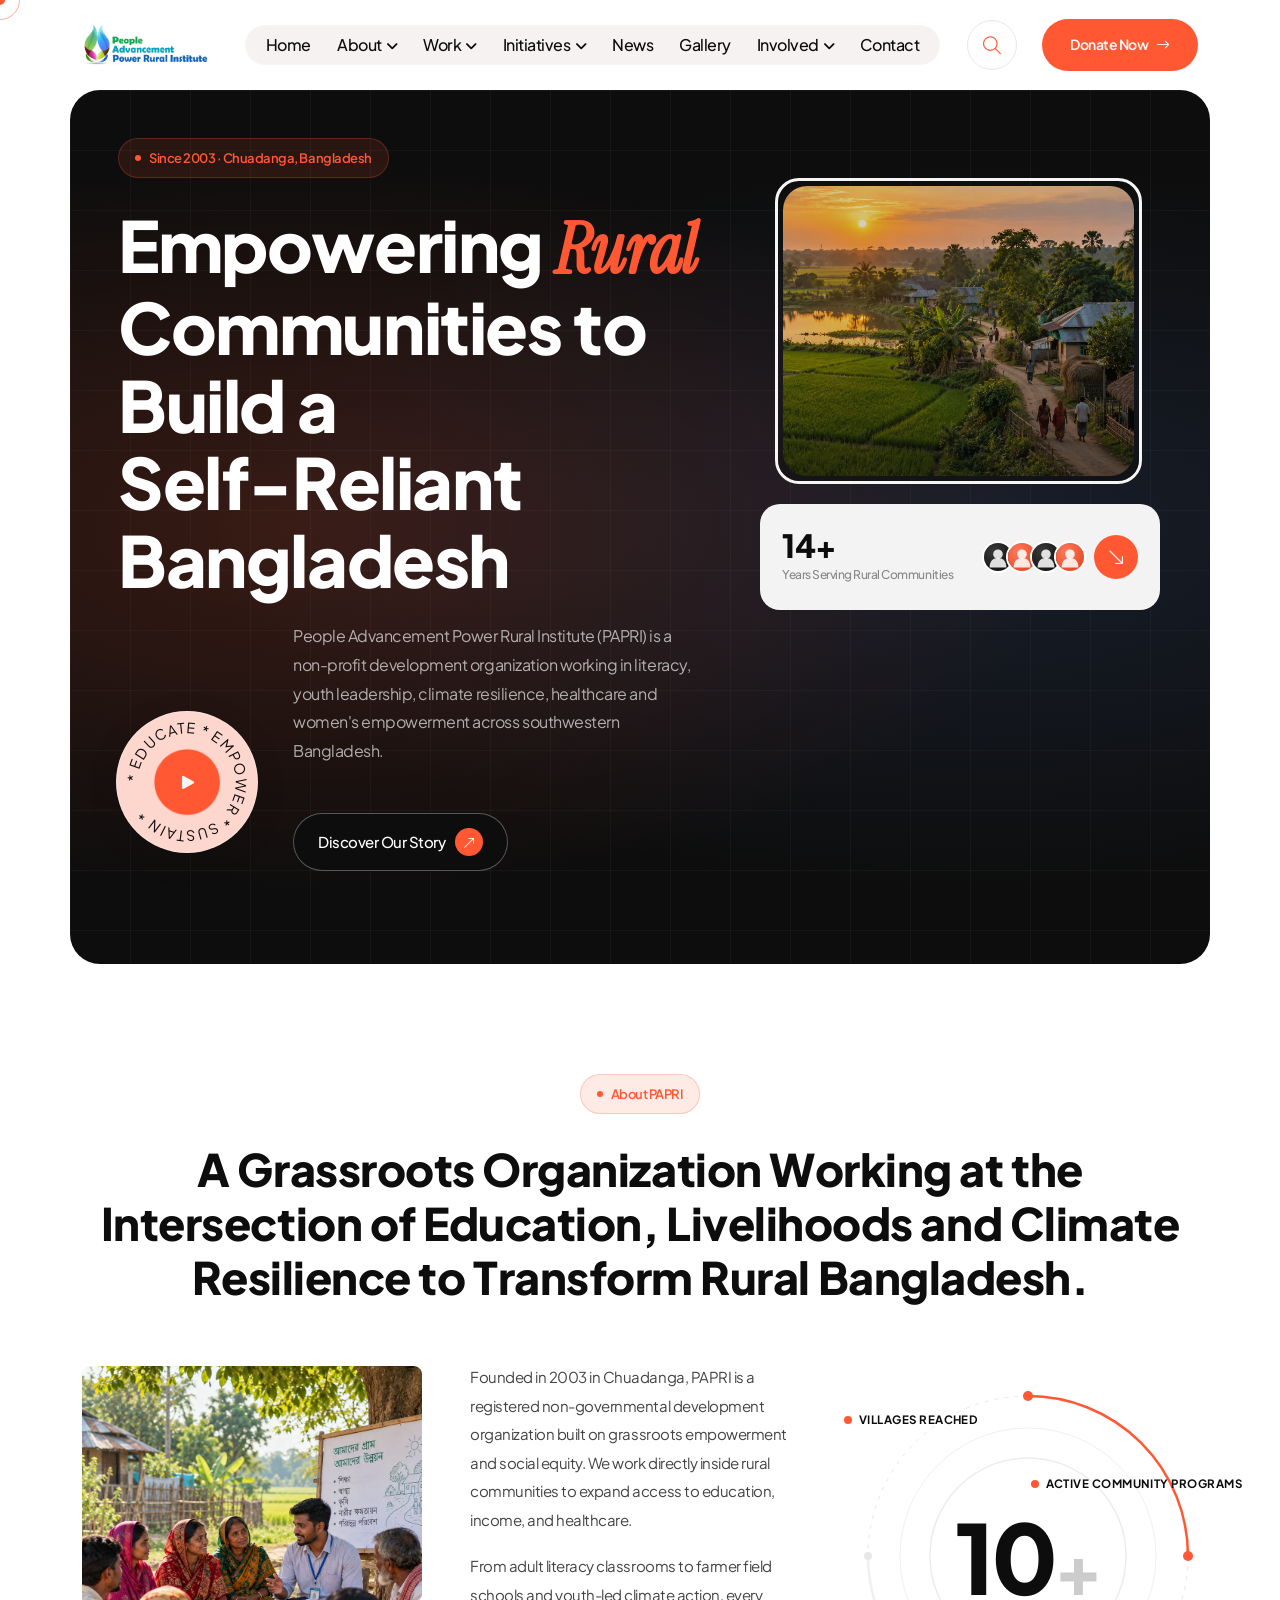
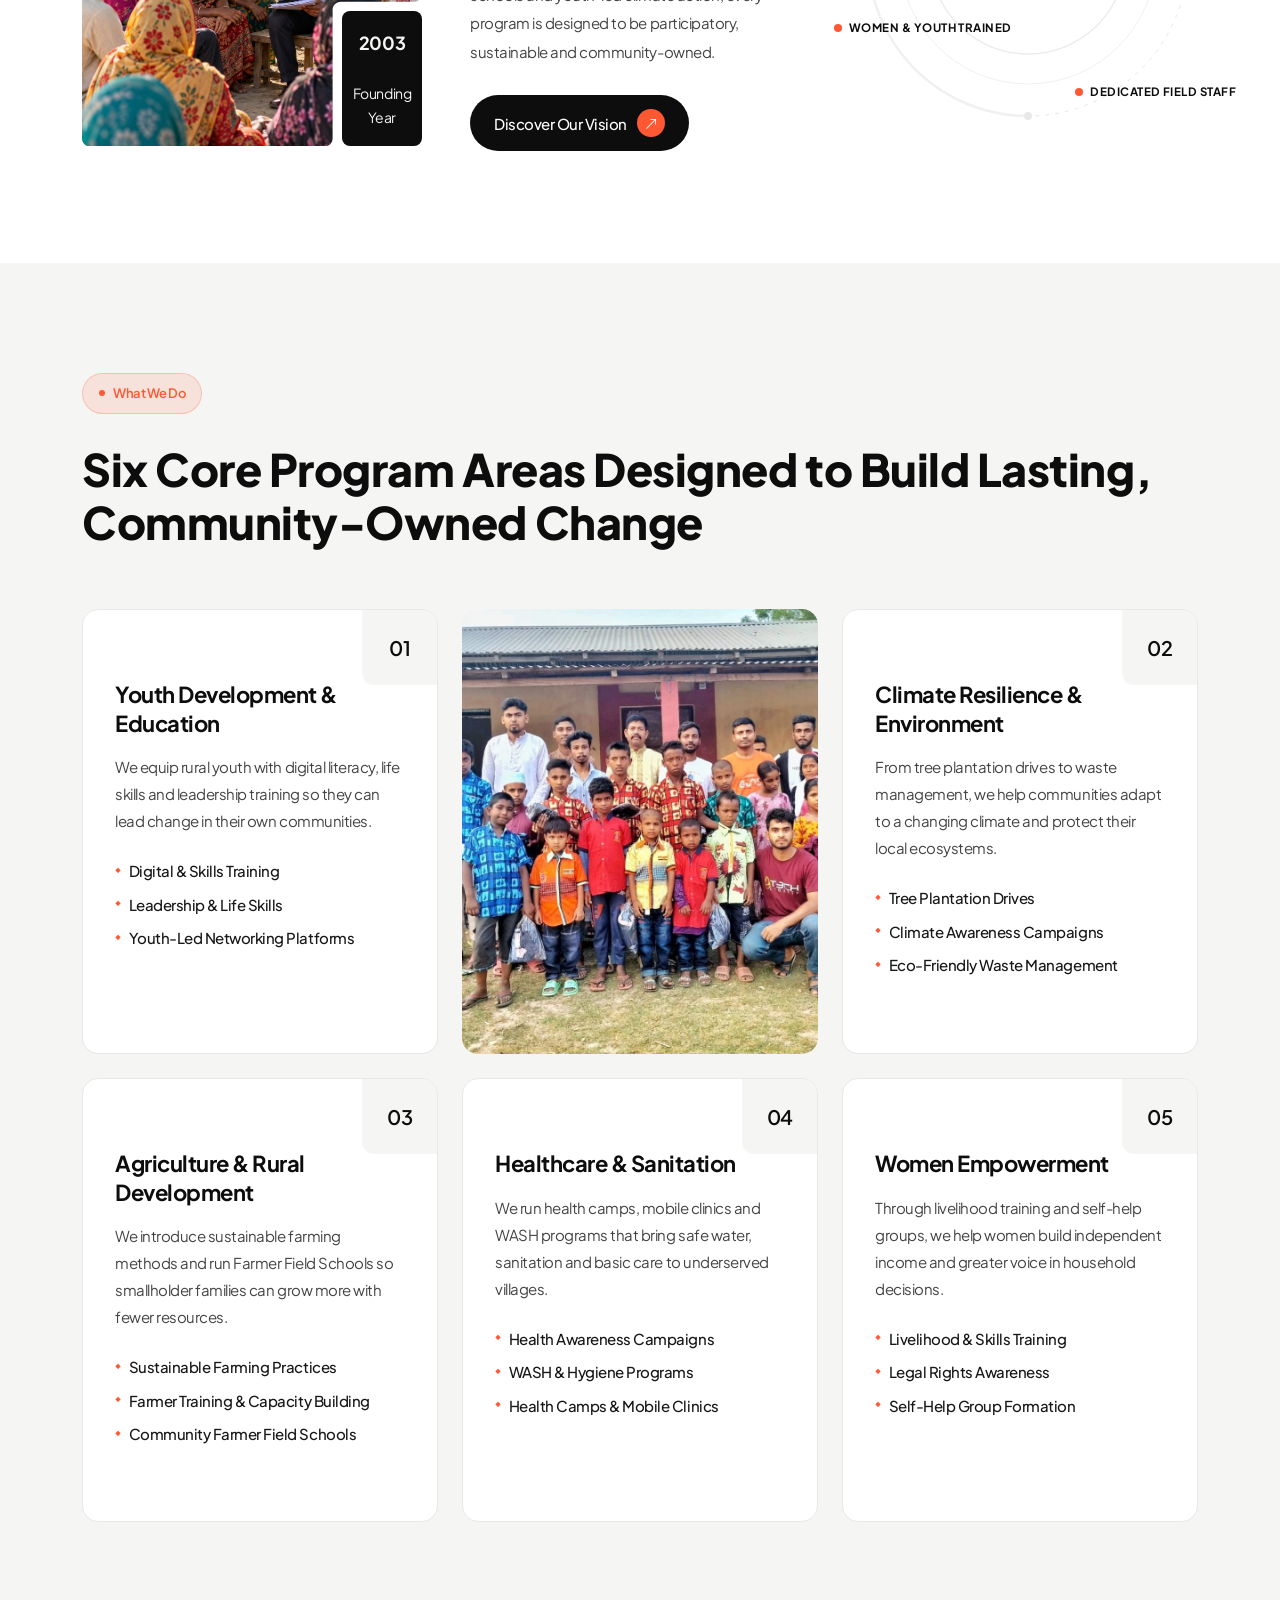
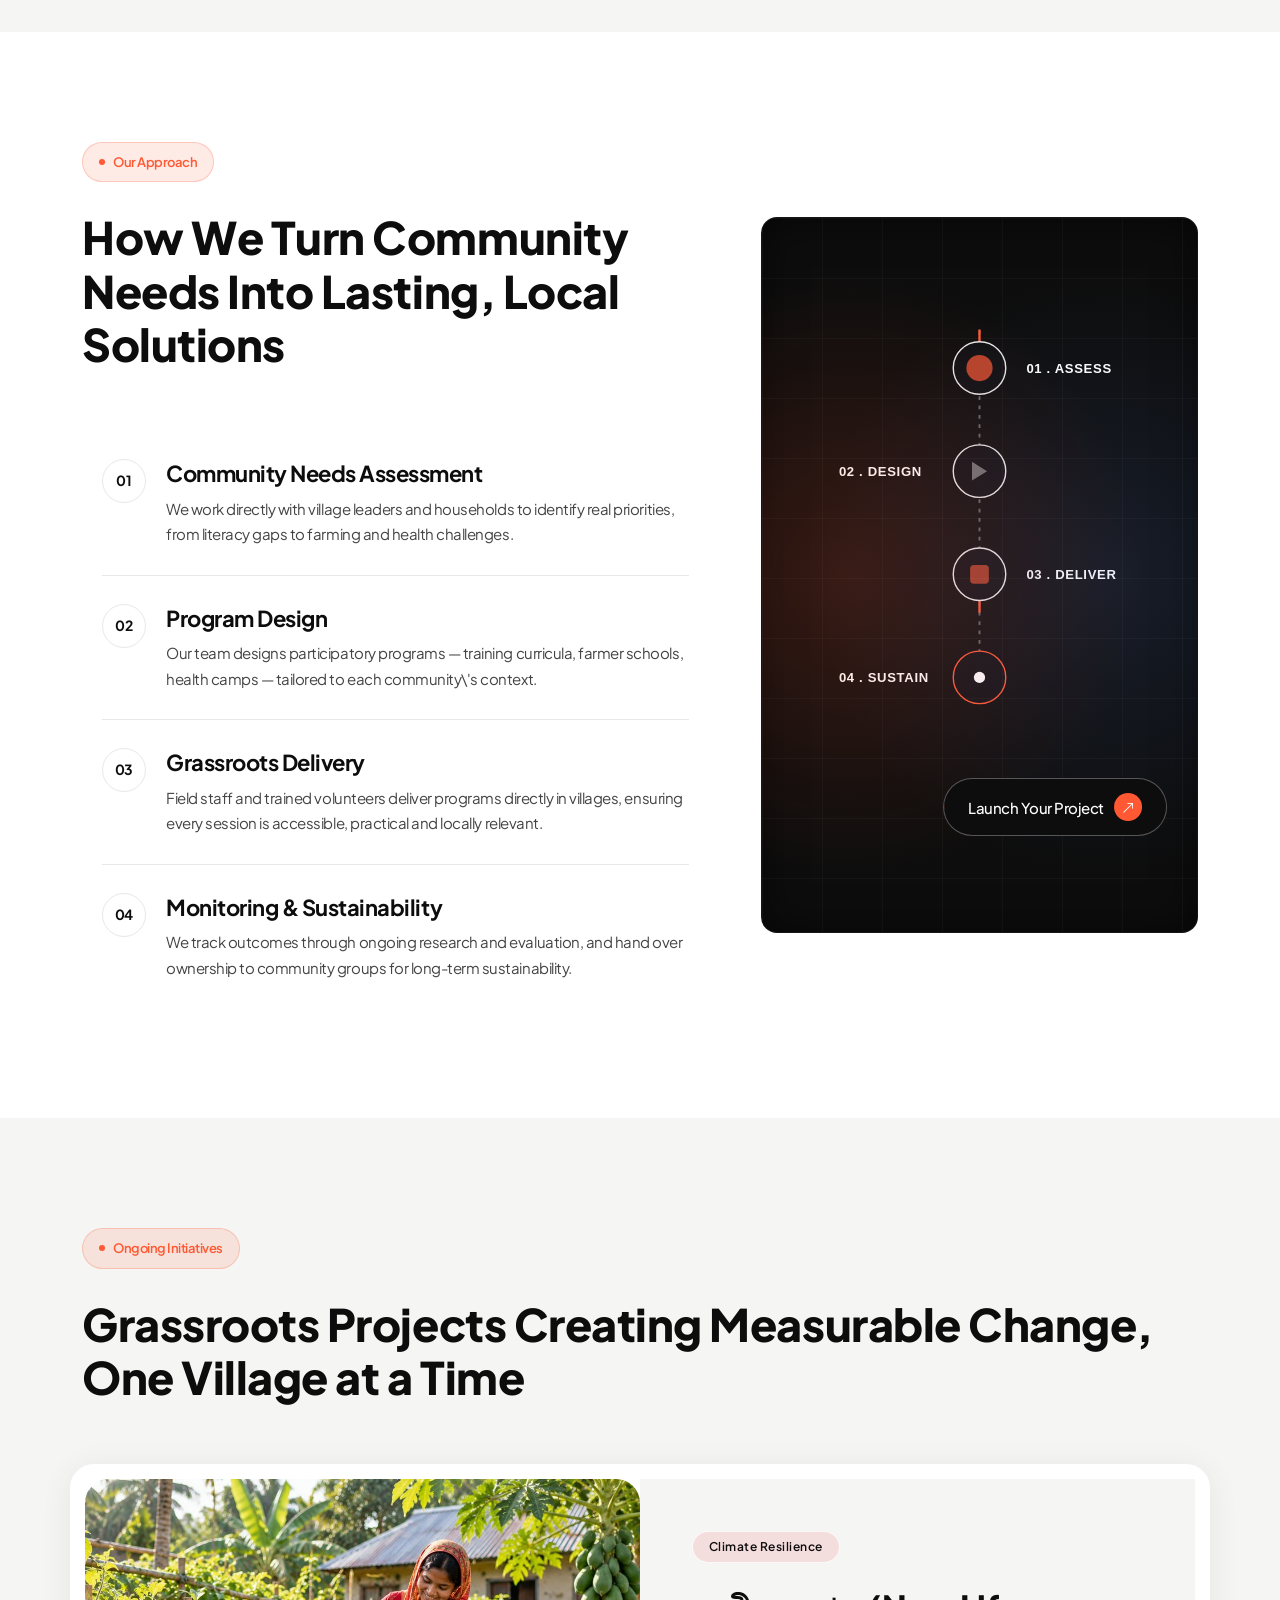
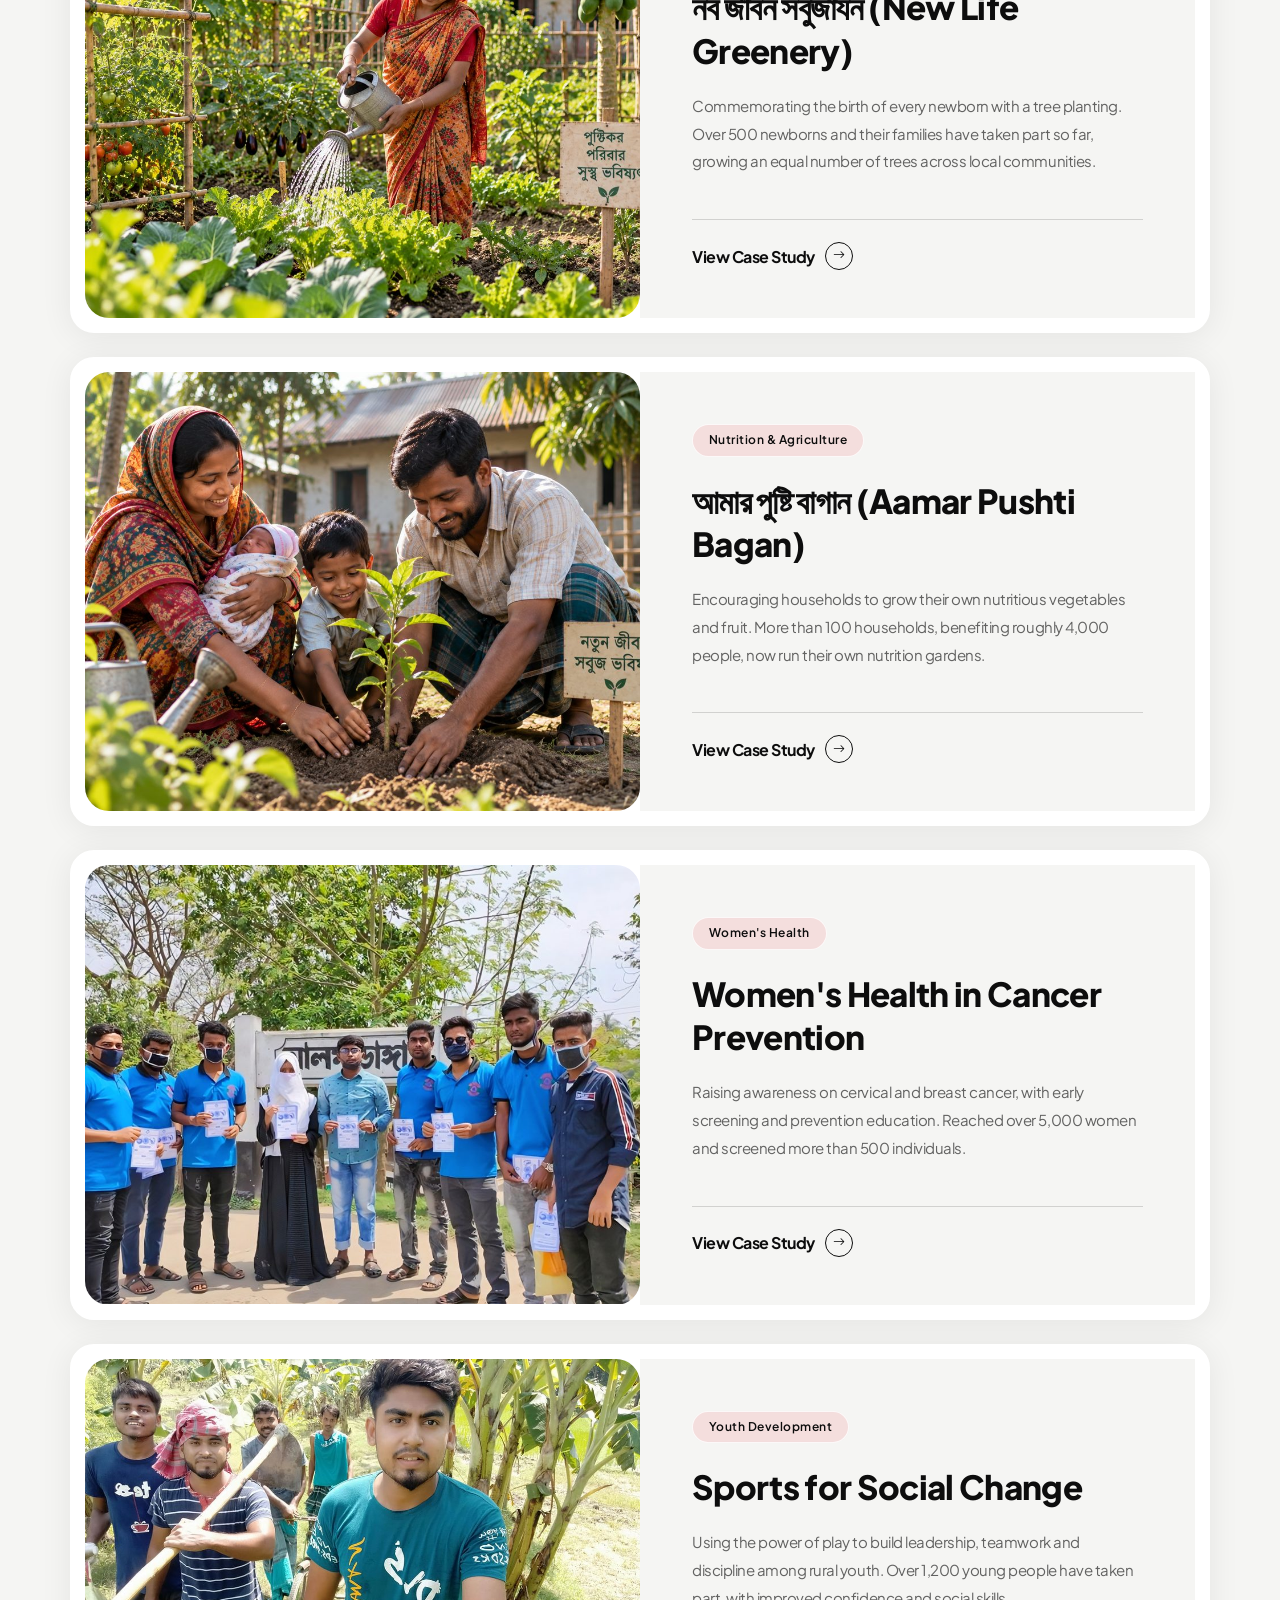
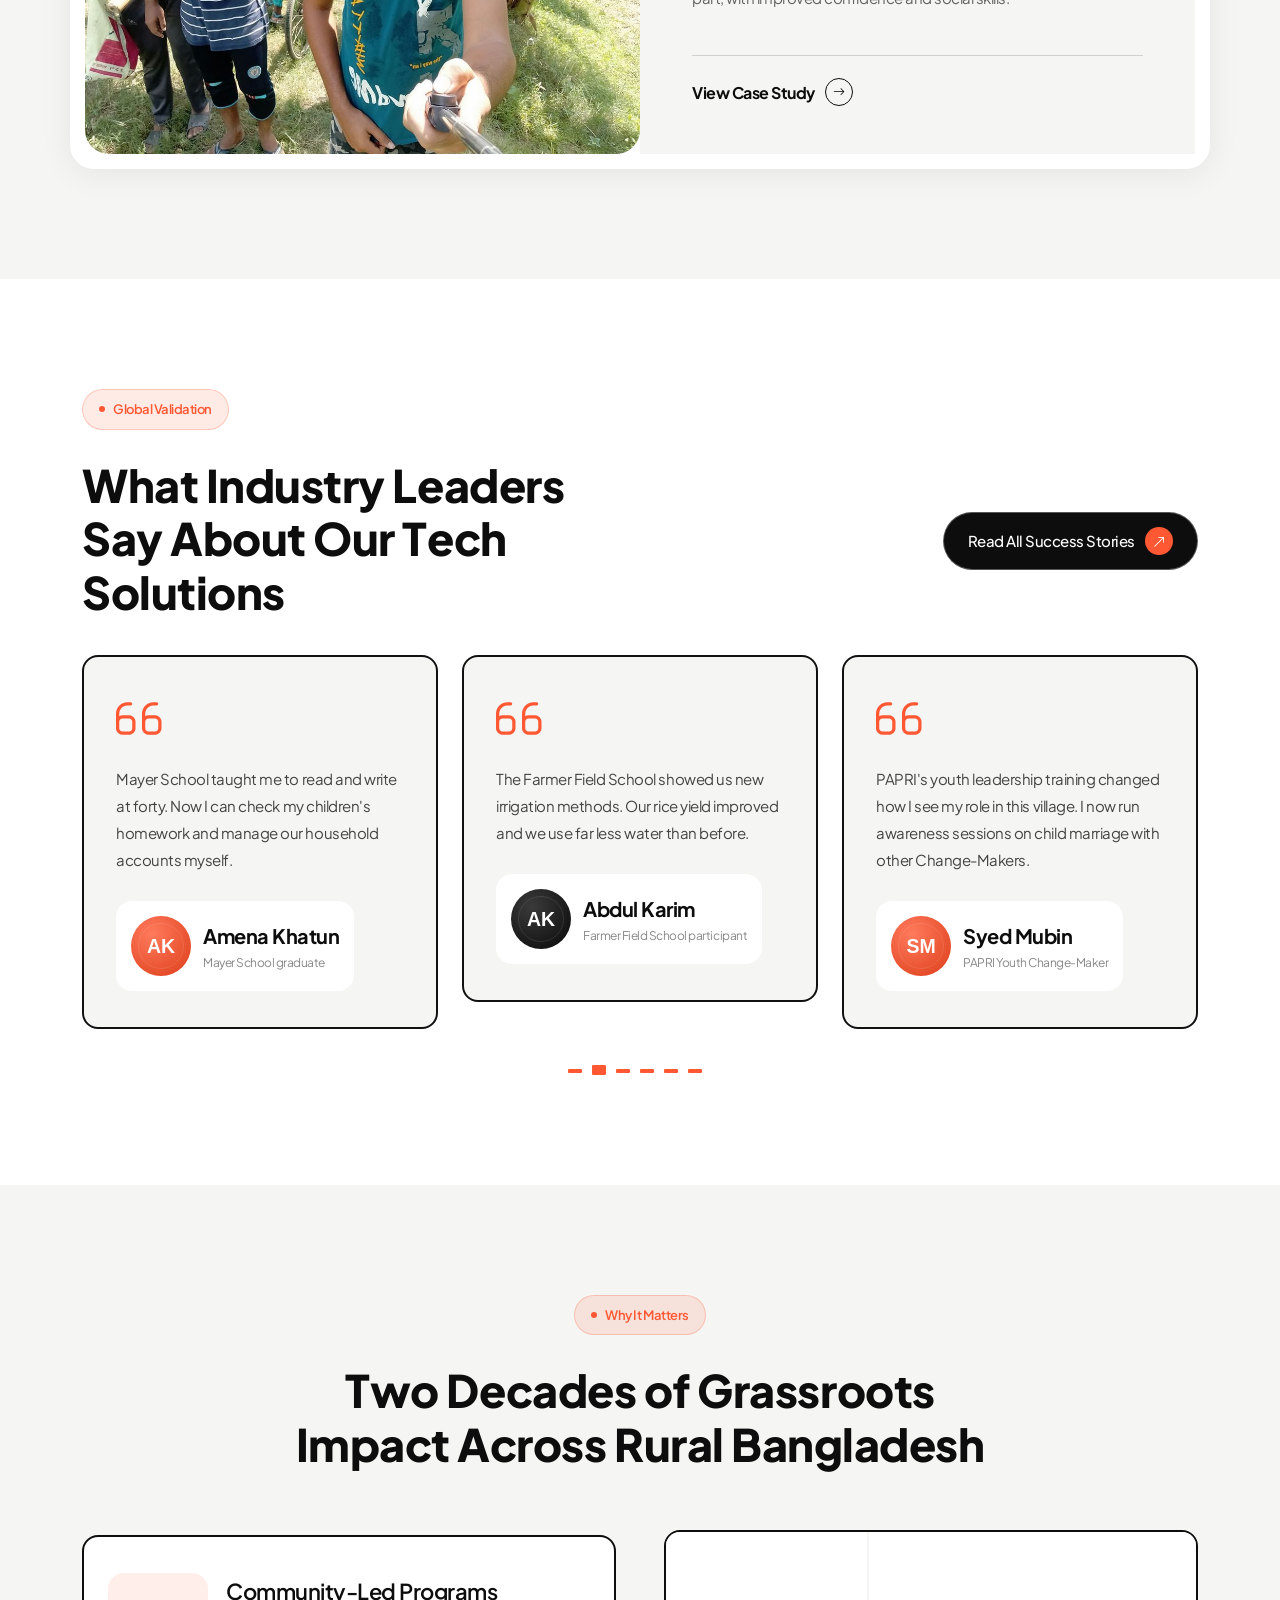
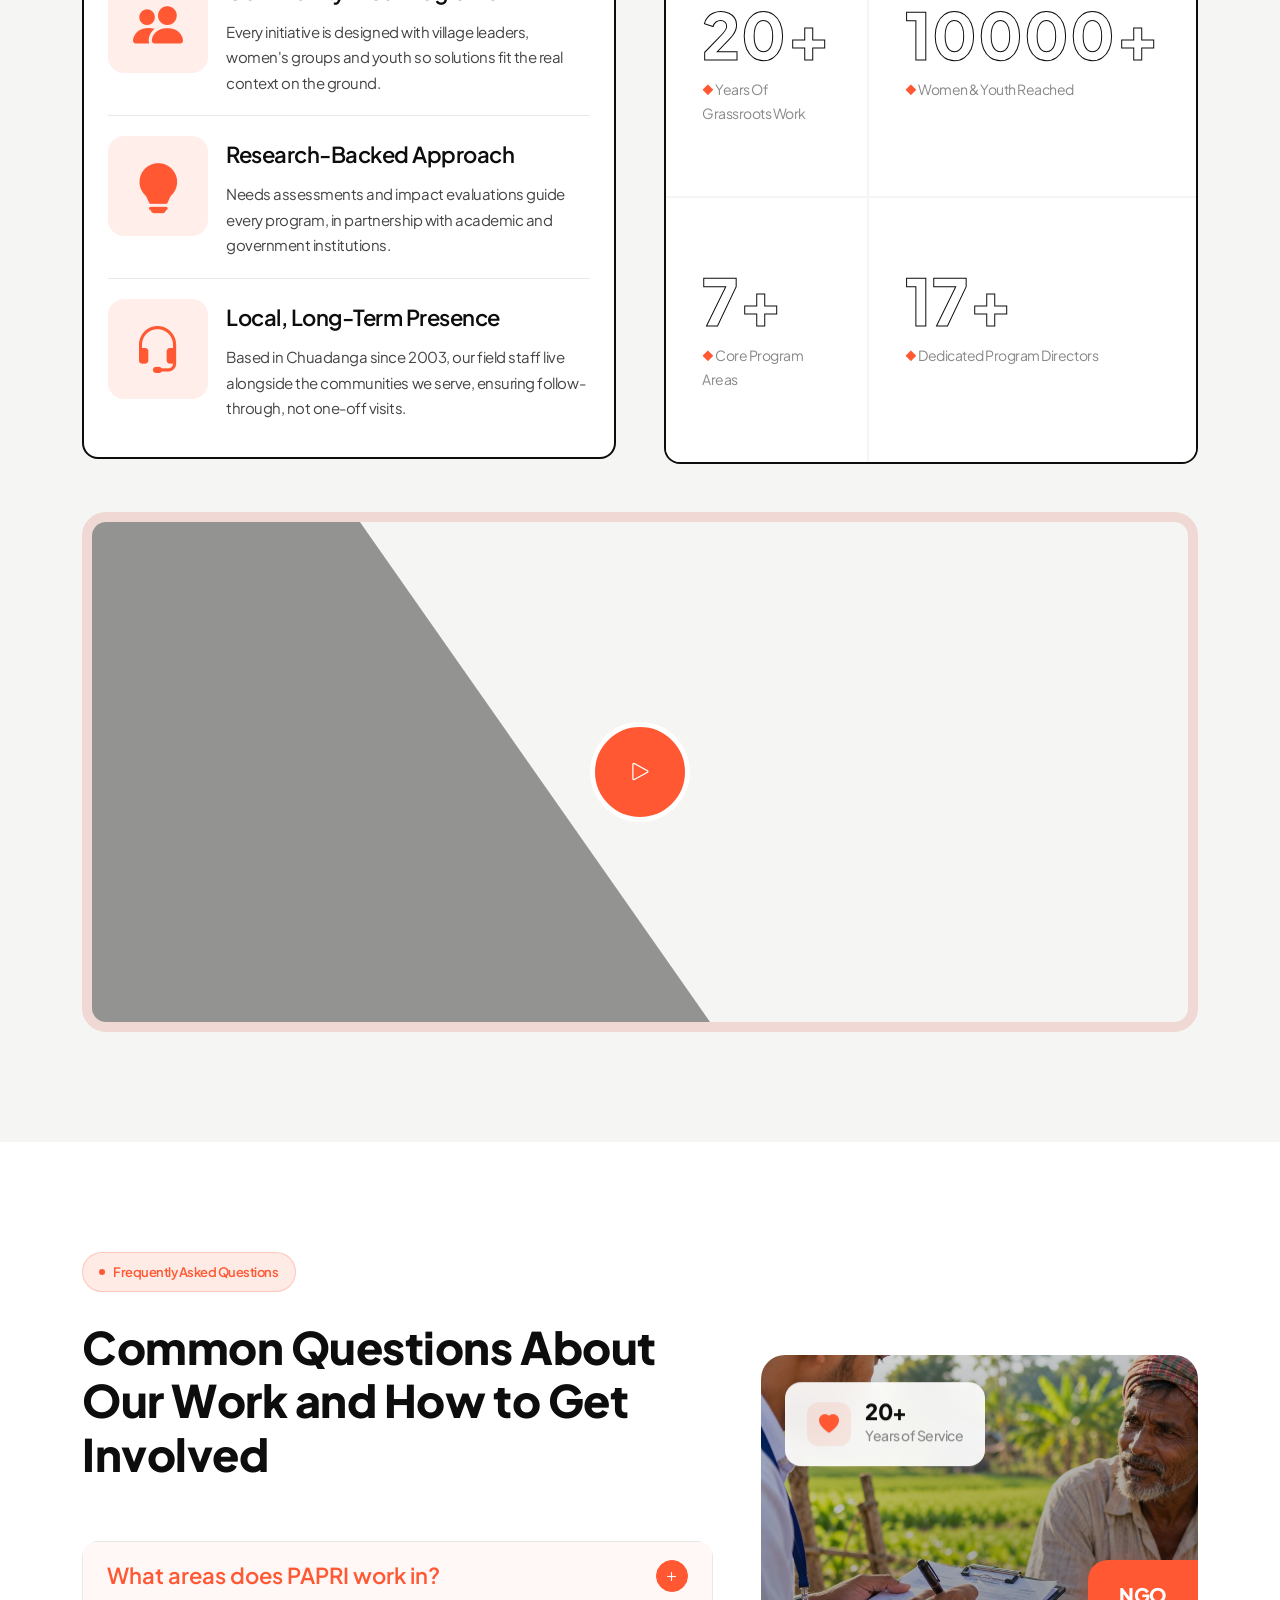
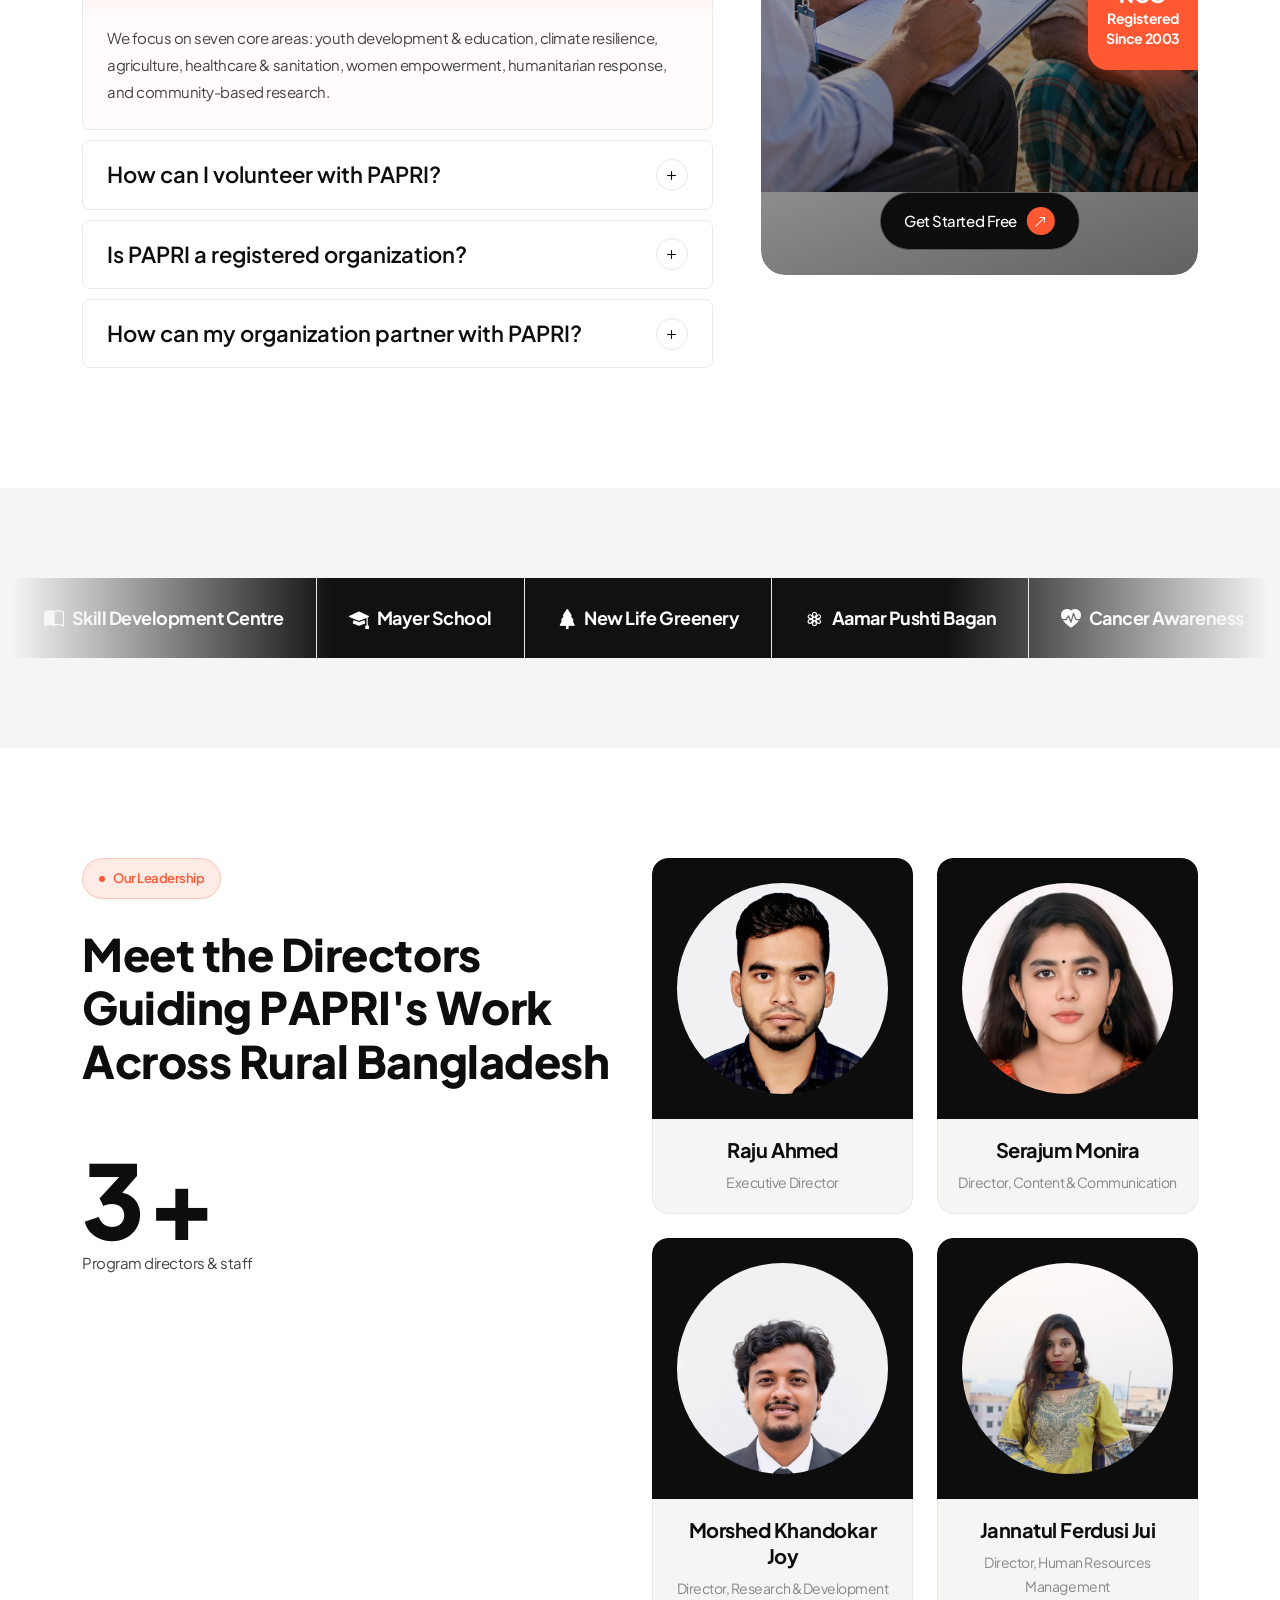
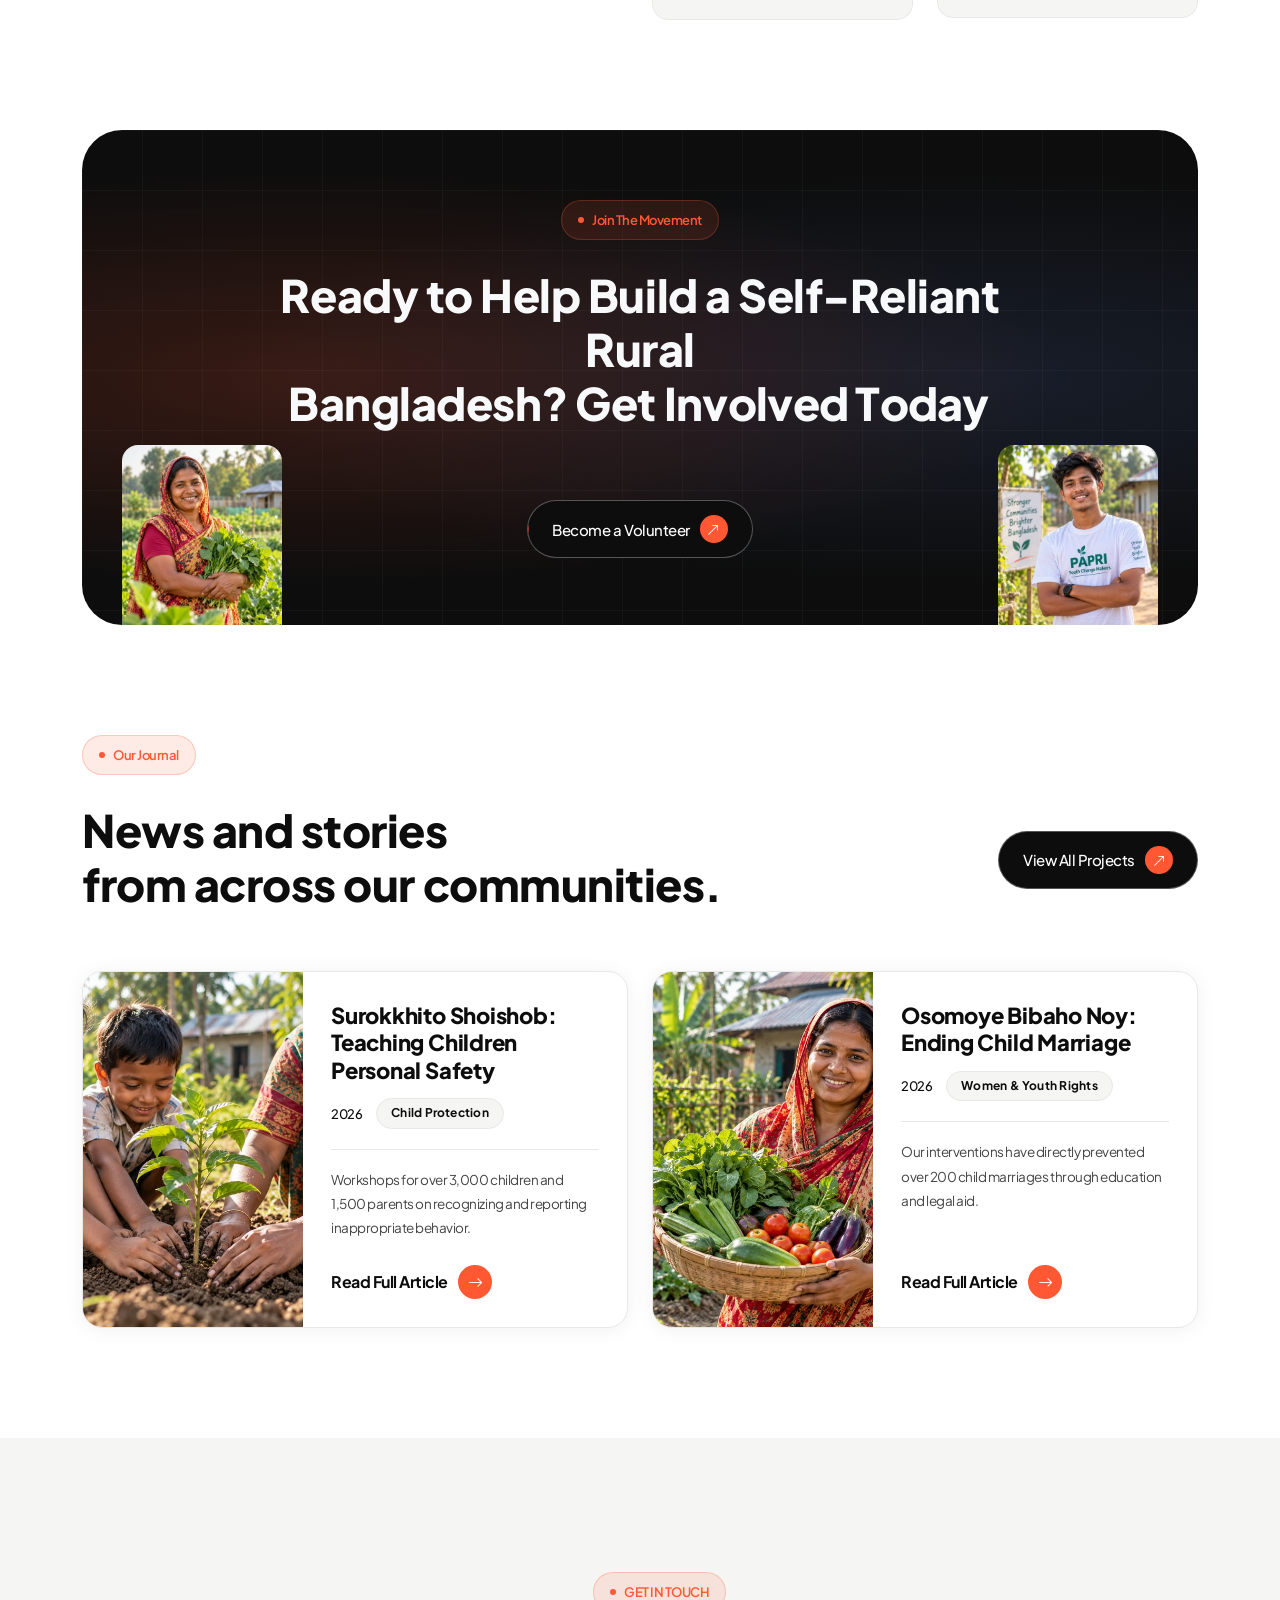
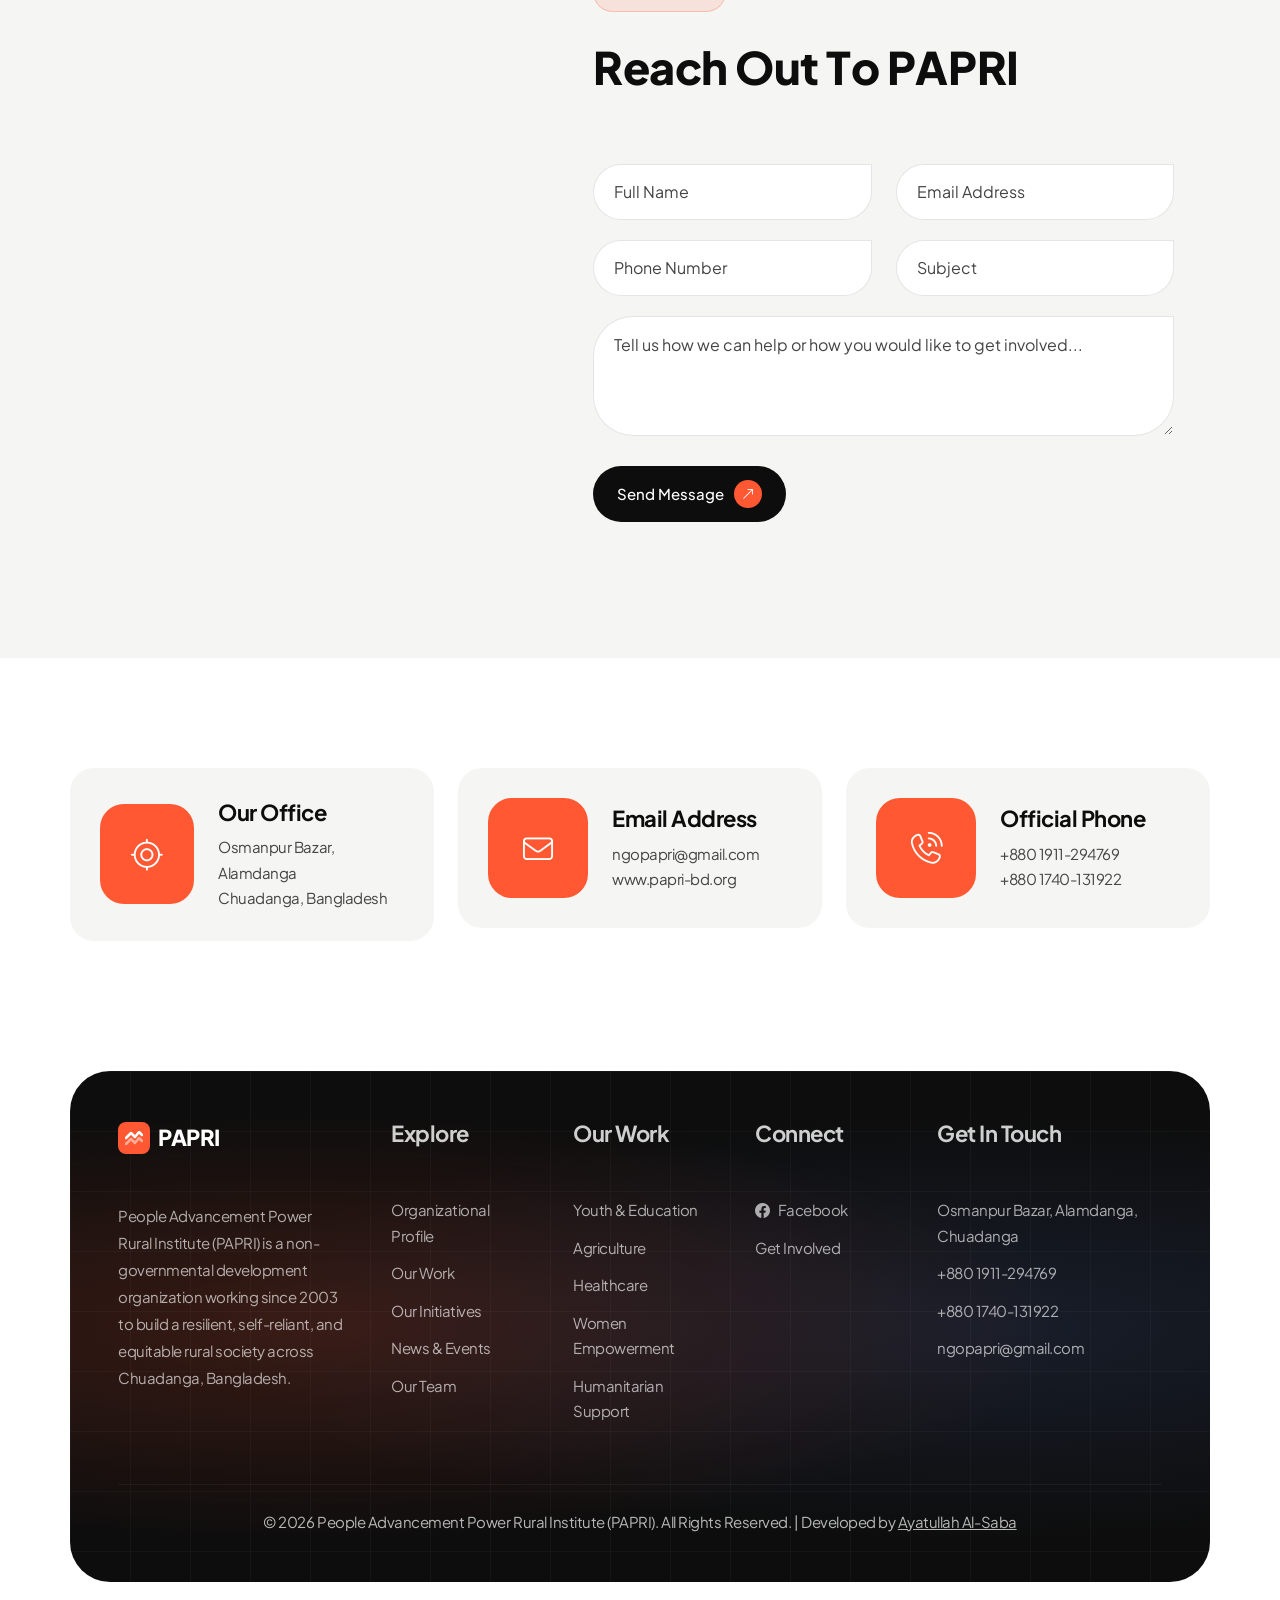
==== index.html @ f5c8bb8b "Final update" ====
<!DOCTYPE html>
<html lang="en">

	<head>
		<!-- Meta -->
		<meta charset="utf-8">
		<meta http-equiv="X-UA-Compatible" content="IE=edge">
		<meta name="viewport" content="width=device-width, initial-scale=1.0">

		<!-- The above 3 meta tags *must* come first in the head; any other head content must come *after* these tags -->

		<!-- SITE TITLE -->
		<title>PAPRI - People Advancement Power Rural Institute | Rural Development NGO, Chuadanga, Bangladesh</title>
		<!-- Favicon -->
		<link rel="shortcut icon" href="assets/img/logo/favicon.png" type="image/png">
		<!-- Latest Bootstrap min CSS -->
		<link rel="stylesheet" href="assets/css/plugin.min.css">
		<link rel="stylesheet" href="assets/fonts/all.min.css">
		<link rel="stylesheet" href="assets/fonts/bootstrap-icons.min.css">
		<link rel="stylesheet" href="assets/css/theme-spacing.min.css">
		<link rel="stylesheet" href="assets/css/style.css">
		<link rel="stylesheet" href="assets/css/responsive.css">
	</head>
	
<body>

	<!--START PAGE WRAPPER-->
	<div class="page-wrapper">
	
		<!-- START PRELOADER -->
		<div id="atf-preloader" class="atf-preloader is-active" aria-hidden="true">
			<div class="atf-preloader__inner">
				<!-- Spinner -->
				<div class="atf-preloader__spinner"></div>
				<!-- Brand Text -->
				<div class="atf-preloader__text">
					<span class="atf-preloader__letter" data-letter="L">L</span>
					<span class="atf-preloader__letter" data-letter="U">U</span>
					<span class="atf-preloader__letter" data-letter="X">X</span>
					<span class="atf-preloader__letter" data-letter="O">O</span>
					<span class="atf-preloader__letter" data-letter="R">R</span>
					<span class="atf-preloader__letter" data-letter="A">A</span>
				</div>	
				<!-- Loading Text -->
				<p class="atf-preloader__loading text-center">Loading...</p>	
			</div>
			<!-- Overlay -->
			<div class="atf-preloader__overlay">
				<div class="atf-preloader__col atf-preloader__col--left">
					<div class="atf-preloader__bg"></div>
				</div>
				<div class="atf-preloader__col atf-preloader__col--left">
					<div class="atf-preloader__bg"></div>
				</div>
				<div class="atf-preloader__col atf-preloader__col--right">
					<div class="atf-preloader__bg"></div>
				</div>
				<div class="atf-preloader__col atf-preloader__col--right">
					<div class="atf-preloader__bg"></div>
				</div>
			</div>
		</div>
		<!-- END PRELOADER	 -->
		
		<!-- CURSOR BODY START -->
		<div class="cursor_body">
			<div class="cursor-in"></div>
			<div class="cursor-out"></div>
		</div>		  
		<!-- CURSOR BODY END -->
		
		<!-- Scroll to top -->
		<div id="scroll-top"><i class="bi bi-arrow-up"></i></div>
				
		<!-- Start Hamburger area  -->
		<div class="atf-hamburger">
			<div class="atf-hamburger-wrapper">
				<div class="atf-hamburger-header d-flex justify-content-between align-items-center mb-50">
					<div class="atf-hamburger-logo">
					   <a href="index.html"><img src="assets/img/logo/logo.png" alt="PAPRI Logo"></a>
					</div>
					<div class="atf-hamburger-close">
					   <button class="atf-hamburger-close-toggle"><i class="fa fa-times"></i></button>
					</div>
				</div>
			 
				<div class="atf-hamburger-menu d-block d-xl-none mb-50">
					<nav></nav>
				</div>
			 

				<div class="atf-hamburger-info mb-50">
					<h3 class="atf-hamburger-sm-title">Our Office</h3>
					<span><a href="tel:+8801911294769"><i class="fa fa-phone me-2"></i> +880 1911-294769</a></span>
					<span><a href="mailto:ngopapri@gmail.com"><i class="fa fa-envelope me-2"></i> ngopapri@gmail.com</a></span>
					<span><a href="#"><i class="fas fa-map-marker-alt me-2"></i> Osmanpur Bazar, Alamdanga, Chuadanga, Bangladesh</a></span>
				</div>
			 
				<div class="atf-hamburger-social mb-50">
					<h3 class="atf-hamburger-sm-title">Follow Us</h3>
					<a href="https://www.facebook.com/profile.php?id=100067459734915"><i class="fab fa-facebook-f"></i></a>
					
				</div>
			</div>
		</div>
		
		<!-- Start Search Area -->
		<div class="atf-searching-area">
			<form class="atf-searching-form">
				<input type="text" name="#0" placeholder="Search ...">
				<button type="submit"><i class="fa-light fa-magnifying-glass"></i></button>
			</form>
		  <button type="button" class="atf-searching-close-btn"><i class="fa-light fa-xmark"></i></button>
		</div>
		<!-- Start Search Area -->

		<div class="atf-hamburger-overlay"></div>
		<!-- End Hamburger area  -->

		<!-- START HEADER SECTION-->
		<header class="atf-header-area">
			<div class="atf-site-header atf-style1 atf-sticky-header">
				<div class="container">
					<div class="row align-items-center">
						<div class="col-xl-2 col-lg-6 col-md-5 col-sm-6 col-6">
							<div class="atf-site-logo">
							   <a href="index.html"><img class="logo-black" src="assets/img/logo/logo.png" alt="PAPRI Logo"></a>
							   <a href="index.html"><img class="logo-white" src="assets/img/logo/logo.png" alt="PAPRI Logo"></a>
							</div>
						</div>
						
						<div class="col-xl-7 d-none d-xl-block">
							<div class="atf-main-menu d-flex justify-content-center">
								<nav class="atf-nav atf-mobile-menu-active atf-onepage-menu">
									<ul class="atf-nav-list">
										<li><a href="index.html">Home</a></li>
										<li class="menu-item-children"><a href="about.html">About</a>
											<ul class="sub-menu">
												<li><a href="about.html">Organizational Profile</a></li>
												<li><a href="about.html#director">Executive Director</a></li>
												<li><a href="team.html">Our Team</a></li>
												<li><a href="about.html#legal">Legal Status &amp; Registration</a></li>
											</ul>
										</li>
										<li class="menu-item-children"><a href="service.html">Work</a>
											<ul class="sub-menu">
												<li><a href="service.html#youth">Youth Development &amp; Education</a></li>
												<li><a href="service.html#climate">Climate Resilience &amp; Environment</a></li>
												<li><a href="service.html#agriculture">Agriculture &amp; Rural Development</a></li>
												<li><a href="service.html#health">Healthcare &amp; Sanitation</a></li>
												<li><a href="service.html#women">Women Empowerment</a></li>
												<li><a href="service.html#humanitarian">Humanitarian Support</a></li>
												<li><a href="service.html#research">Research &amp; Development</a></li>
											</ul>
										</li>
										<li class="menu-item-children"><a href="service-details.html">Initiatives</a>
											<ul class="sub-menu">
												<li><a href="service-details.html#skill">PAPRI Skill Development Centre</a></li>
												<li><a href="service-details.html#mayer">Mayer School</a></li>
											</ul>
										</li>
										<li><a href="blog.html">News</a></li>
										<li><a href="gallery.html">Gallery</a></li>
										<li class="menu-item-children"><a href="client.html">Involved</a>
											<ul class="sub-menu">
												<li><a href="client.html">PAPRI Youth Change-Makers</a></li>
												<li><a href="client.html#board">National Board of PYC</a></li>
												<li><a href="client.html#volunteer">Become a Volunteer</a></li>
											</ul>
										</li>
										<li><a href="contact.html">Contact</a></li>
									</ul>
								</nav>
							</div>
						</div><!-- END COL -->

						<div class="col-xl-3 col-lg-6 col-md-7 col-sm-6 col-6">
							<div class="atf-header-bottom-right d-flex align-items-center justify-content-end">
								<button type="button" class="atf-searching-btn style1 d-none d-md-block">
									<i class="fa-light fa-magnifying-glass"></i>
								 </button>

								<div class="atf-menu-btn d-flex align-items-center">
									<a href="contact.html" class="btn-primary-custom d-none d-md-inline-flex">Donate Now <i class="bi bi-arrow-right"></i></a>
								</div>
								<div class="atf-main-menu-bars d-block d-xl-none">
									<button class="atf-hamburger-toogle">
										<i class="fa-light fa-bars"></i>
									</button>
								</div>
							</div>
						</div><!-- END COL -->
					</div><!-- END ROW -->
				</div><!-- END CONTAINER -->
			</div>
		</header>
		<!-- END HEADER SECTION-->
			
		<main>
		
			<!-- ============ HERO ============ -->
			<section id="hero">
				<div class="container hero-content py-5 px-5 hero-bg-img hero-bg-gradient">
					<div class="row g-5">
						<div class="col-lg-7">
							<!-- 1. Hero Tagline -->
							<div class="hero-tag fade-up">
							  <span></span>
							  Since 2003 &middot; Chuadanga, Bangladesh
							</div>
							<!-- 2. Main Hero Heading -->
							<h1 class="hero-heading anime-style-3">
							  Empowering <em>Rural</em> Communities to Build a Self-Reliant Bangladesh
							</h1>
							<div class="hero-desc-area pl-175">
								<!-- 3. Hero Description -->
								<p class="hero-desc fade-up">
									People Advancement Power Rural Institute (PAPRI) is a non-profit development organization working in literacy, youth leadership, climate resilience, healthcare and women's empowerment across southwestern Bangladesh.
								</p>
								<!-- 4. Action Buttons -->
								<div class="hero-actions fade-up">
									<a href="about.html" class="atf-themes-btn hero-btn">
										Discover Our Story
										<span class="btn-icon"><i class="bi bi-arrow-up-right"></i></span>
									</a>
								</div>
							</div>
						</div>
				  
						<div class="col-lg-5">
							<div class="hero-visual">
								<div class="hero-img-wrap  spread zoom-out overflow-hidden position-relative">
									<img src="assets/img/bg/bg-3.jpg" alt="Rural community in Chuadanga, Bangladesh" loading="eager">
								</div>
							</div>
							<!-- 5. Floating Statistics Card -->
							<div class="hero-float-card fade-up">
								<div class="hero-float-shape d-flex align-items-center justify-content-between">
									<div class="hero-client">
										<span class="float-card-num counter-number">20</span><span class="float-card-num">+</span>
										<div class="float-card-label">Years Serving Rural Communities</div>
									</div>
									<div class="d-flex align-items-center gap-10">
										<div class="float-avatars">
											<img src="[data-uri]" alt="community member">
											<img src="[data-uri]" alt="community member">
											<img src="[data-uri]" alt="community member">
											<img src="[data-uri]" alt="community member">
										</div>
										<div class="icon-btn ms-2"><i class="bi bi-arrow-down-right"></i></div>
									</div>
								</div>
							</div>
						</div>
					  
						<!-- 6. Video Popup & Rotating Circular Text -->
						<a data-rel="lightcase" href="https://www.youtube.com/embed/vZE0j_WCRvI?si=nPgNeHUXqPnEN38R" class="iq-video popup-video mfp-iframe" aria-label="Watch PAPRI introduction video">
							<div class="hero_round_image d-none d-md-block">
								<div class="hero_round_text_area">
									<svg viewBox="0 0 200 200" class="about_round_text">
										<defs>
											<path id="roundarea2" d="M100,100 m-75,0 a75,75 0 1,1 150,0 a75,75 0 1,1 -150,0"></path>
										</defs>
										<text>
											<textPath xlink:href="#roundarea2" startOffset="0%">
												* EDUCATE * EMPOWER * SUSTAIN * </textPath>
										</text>
									</svg>
								</div>
								<span class="center-arrow">
									 <img class="position-relative" src="assets/img/shape/shape-2.png" alt="Play video">
									 <i class="fa-light fa-play"></i>
								</span>
							</div>
						</a>
					</div>
				</div>
			</section>

			<!-- ============ ABOUT ============ -->
			<section id="about" class="section-pad">
				<div class="container">
					<div class="row">
						<!-- 1. Section Title & Main Heading -->
						<div class="section-title text-center">
							<div class="eyebrow fade-up"><span></span>About PAPRI</div>
							<h2 class="section-heading anime-style-3">
							  A Grassroots Organization Working at the Intersection of Education, Livelihoods and Climate Resilience to Transform Rural Bangladesh.
							</h2>
						</div>
					</div>
					
					<div class="row align-items-center g-5 mb-5">
						<!-- 2. Visual Area with Badge -->
						<div class="col-md-6 col-lg-4 text-center fade-left">
							<div class="about-img-area">
							  <svg viewBox="0 0 502 562" class="about-svg">
								<defs>
								  <clipPath id="aboutClip">
									<path d="m502 336.17c0 6.63-5.37 12-12 12h-108c-6.63 0-12 5.38-12 12v189.83c0 6.63-5.37 12-12 12h-346c-6.63 0-12-5.37-12-12v-538c0-6.63 5.37-12 12-12h478c6.63 0 12 5.37 12 12z"/>
								  </clipPath>
								</defs>
								<image 
								  href="assets/img/about/about-1.jpg"
								  width="502"
								  height="562"
								  preserveAspectRatio="xMidYMid slice"
								  clip-path="url(#aboutClip)"
								/>
							  </svg>
							  <div class="about-badge">
								  <div class="about-badge-content">
									<!-- Changed dummy review counter -->
									<strong>2003</strong><br>Founding<br>Year
								  </div>
							  </div>
							</div>
						</div>
					
						<!-- 3. Core Description & Action -->
						<div class="col-md-6 col-lg-4 fade-up">
							<p class="about-text-desc">Founded in 2003 in Chuadanga, PAPRI is a registered non-governmental development organization built on grassroots empowerment and social equity. We work directly inside rural communities to expand access to education, income, and healthcare.</p>
							<p class="about-text-desc">From adult literacy classrooms to farmer field schools and youth-led climate action, every program is designed to be participatory, sustainable and community-owned.</p>
							<a href="about.html" class="atf-themes-btn" id="wwaBtnEl">
							  Discover Our Vision
							  <span class="btn-icon"><i class="bi bi-arrow-up-right"></i></span>
							</a>
						</div>
						
						<!-- 4. Interactive Statistics & Rings -->
						<div class="col-md-12 col-lg-4 text-center">
							<div class="wwa-circle-outer">
								<!-- SVG Ring Geometry -->
								<svg class="wwa-ring" viewBox="0 0 340 340" fill="none" xmlns="http://www.w3.org/2000/svg">
									<circle cx="170" cy="170" r="160" stroke="#e8e8e8" stroke-width="1" stroke-dasharray="4 6"/>
									<circle cx="170" cy="170" r="128" stroke="#f0f0f0" stroke-width="1"/>
									<circle cx="170" cy="170" r="98"  stroke="#ececec" stroke-width="1.5"/>
									<path d="M170 10 A160 160 0 0 1 330 170" stroke="#FF5833" stroke-width="2.5" stroke-linecap="round"/>
									<path d="M170 330 A160 160 0 0 1 10 170"  stroke="#f0f0f0" stroke-width="2.5" stroke-linecap="round"/>
									<circle cx="170" cy="10"  r="5" fill="#FF5833"/>
									<circle cx="330" cy="170" r="5" fill="#FF5833"/>
									<circle cx="170" cy="330" r="4" fill="#e8e8e8"/>
									<circle cx="10"  cy="170" r="4" fill="#e8e8e8"/>
								</svg>

								<!-- Center Counter -->
								<div class="wwa-big-num">
									<span class="n-main counter-number" id="bigNum">20</span><span class="n-plus">+</span>
								</div>

								<!-- Impact Stat Labels -->
								<div class="wwa-stat s1"><span class="dot"></span> Villages Reached</div>
								<div class="wwa-stat s2"><span class="dot"></span> Active Community Programs</div>
								<div class="wwa-stat s3"><span class="dot"></span> Women &amp; Youth Trained</div>
								<div class="wwa-stat s4"><span class="dot"></span> Dedicated Field Staff</div>
							</div>
						</div>
					</div>
				</div>
			</section>

			<!-- ============ SERVICES ============ -->
			<section id="services" class="section-pad">
				<div class="container">
					<div class="row g-4">
						<div class="section-title text-start">
							<div class="eyebrow fade-up"><span></span>What We Do</div>
							<h2 class="section-heading anime-style-3">
								Six Core Program Areas Designed to Build Lasting, Community-Owned Change
							</h2>
						</div>
					</div>
					
					<div class="row g-4">
						<!-- Service 01: Creative Branding & Design -->
						<div class="col-lg-4 col-md-6 fade-up">
							<div class="service-card h-100">
								<!-- 1. Text Content Area (Hidden on Hover) -->
								<div class="service-content-wrap">
									<div class="service-num">01</div>
									<h3>Youth Development &amp; Education</h3>
									<p>We equip rural youth with digital literacy, life skills and leadership training so they can lead change in their own communities.</p>
									<ul class="service-list">
										<li>Digital &amp; Skills Training</li>
										<li>Leadership &amp; Life Skills</li>
										<li>Youth-Led Networking Platforms</li>
									</ul>
								</div>

								<!-- 2. Reveal Image Area (Visible Only on Hover) -->
								<div class="service-center-img">
									<img src="assets/img/service/service-3.jpg" alt="Youth development and education programs">
									<div class="service-center-badge">
										<a href="service.html"><div class="icon-btn"><i class="bi bi-arrow-down-right"></i></div></a>
									</div>
								</div>
							</div>
						</div>


						<div class="col-lg-4 col-md-6 fade-up">
							<div class="service-center-thumb">
								<img src="assets/img/service/service-1.jpg" alt="PAPRI field team at work">
								<div class="service-center-badge-2">
									<a href="#"><div class="icon-btn"><i class="bi bi-arrow-down-right"></i></div></a>
								</div>
							</div>
						</div>

						<div class="col-lg-4 col-md-6 fade-up">
							<div class="service-card h-100">
								<div class="service-content-wrap">
									<div class="service-num">02</div>
									<h3>Climate Resilience &amp; Environment</h3>
									<p>From tree plantation drives to waste management, we help communities adapt to a changing climate and protect their local ecosystems.</p>
									<ul class="service-list">
										<li>Tree Plantation Drives</li>
										<li>Climate Awareness Campaigns</li>
										<li>Eco-Friendly Waste Management</li>
									</ul>
								</div>

								<div class="service-center-img">
									<img src="assets/img/service/service-2.jpg" alt="Tree plantation and climate resilience">
									<div class="service-center-badge">
										<a href="service.html"><div class="icon-btn"><i class="bi bi-arrow-down-right"></i></div></a>
									</div>
								</div>
							</div>
						</div>

						<!-- Service 04: Premium Web Development -->
						<div class="col-lg-4 col-md-6 fade-up">
							<div class="service-card h-100">
								<!-- 1. Text Content Area (Hidden on Hover) -->
								<div class="service-content-wrap">
									<div class="service-num">03</div>
									<h3>Agriculture &amp; Rural Development</h3>
									<p>We introduce sustainable farming methods and run Farmer Field Schools so smallholder families can grow more with fewer resources.</p>
									<ul class="service-list">
										<li>Sustainable Farming Practices</li>
										<li>Farmer Training &amp; Capacity Building</li>
										<li>Community Farmer Field Schools</li>
									</ul>
								</div>

								<!-- 2. Reveal Image Area (Visible Only on Hover) -->
								<div class="service-center-img">
									<img src="assets/img/service/service-4.jpg" alt="Sustainable agriculture and farmer training">
									<div class="service-center-badge">
										<a href="service.html"><div class="icon-btn"><i class="bi bi-arrow-down-right"></i></div></a>
									</div>
								</div>
							</div>
						</div>

						<div class="col-lg-4 col-md-6 fade-up">
							<div class="service-card h-100">
								<div class="service-content-wrap">
									<div class="service-num">04</div>
									<h3>Healthcare &amp; Sanitation</h3>
									<p>We run health camps, mobile clinics and WASH programs that bring safe water, sanitation and basic care to underserved villages.</p>
									<ul class="service-list">
										<li>Health Awareness Campaigns</li>
										<li>WASH &amp; Hygiene Programs</li>
										<li>Health Camps &amp; Mobile Clinics</li>
									</ul>
								</div>

								<div class="service-center-img">
									<img src="assets/img/service/service-5.jpg" alt="Rural healthcare and WASH programs">
									<div class="service-center-badge">
										<a href="service.html"><div class="icon-btn"><i class="bi bi-arrow-down-right"></i></div></a>
									</div>
								</div>
							</div>
						</div>

						<div class="col-lg-4 col-md-6 fade-up">
							<div class="service-card h-100">
								<div class="service-content-wrap">
									<div class="service-num">05</div>
									<h3>Women Empowerment</h3>
									<p>Through livelihood training and self-help groups, we help women build independent income and greater voice in household decisions.</p>
									<ul class="service-list">
										<li>Livelihood &amp; Skills Training</li>
										<li>Legal Rights Awareness</li>
										<li>Self-Help Group Formation</li>
									</ul>
								</div>

								<div class="service-center-img">
									<img src="assets/img/service/service-6.jpg" alt="Women empowerment and livelihood training">
									<div class="service-center-badge">
										<a href="service.html"><div class="icon-btn"><i class="bi bi-arrow-down-right"></i></div></a>
									</div>
								</div>
							</div>
						</div>
					</div>
				</div>
			</section>
			
			<!-- ============ HOW IT WORKS ============ -->
			<section id="how-it-works" class="section-pad">
				<div class="container">
					<div class="row g-5 align-items-center">
						<div class="col-lg-7 col-12 fade-left pe-lg-5">
							<div class="section-title text-start">
								<div class="eyebrow fade-up"><span></span>Our Approach</div>
								<h2 class="section-heading anime-style-3">
									How We Turn Community Needs Into Lasting, Local Solutions
								</h2>
							</div>
							
							<div class="process-steps">
								<div class="process-step">
									<div class="step-num">01</div>
									<div>
										<h3 class="step-title">Community Needs Assessment</h3>
										<div class="step-desc">We work directly with village leaders and households to identify real priorities, from literacy gaps to farming and health challenges.</div>
									</div>
								</div>
								
								<div class="process-step">
									<div class="step-num">02</div>
									<div>
										<h3 class="step-title">Program Design</h3>
										<div class="step-desc">Our team designs participatory programs &mdash; training curricula, farmer schools, health camps &mdash; tailored to each community\'s context.</div>
									</div>
								</div>
								
								<div class="process-step">
									<div class="step-num">03</div>
									<div>
										<h3 class="step-title">Grassroots Delivery</h3>
										<div class="step-desc">Field staff and trained volunteers deliver programs directly in villages, ensuring every session is accessible, practical and locally relevant.</div>
									</div>
								</div>
								
								<div class="process-step">
									<div class="step-num">04</div>
									<div>
										<h3 class="step-title">Monitoring &amp; Sustainability</h3>
										<div class="step-desc">We track outcomes through ongoing research and evaluation, and hand over ownership to community groups for long-term sustainability.</div>
									</div>
								</div>
							</div>
						</div>
						
						<div class="col-lg-5 col-12 fade-right">
							<div class="process-vector-wrapper">
								<svg class="process-svg-canvas" viewBox="0 0 400 500" fill="none" xmlns="http://www.w3.org/2000/svg">
									<path class="svg-flow-line" d="M200 40 V440" stroke="var(--border)" stroke-width="2" stroke-dasharray="4 6" opacity="0.4"/>
									<path class="svg-flow-pulse" d="M200 40 V440" stroke="var(--primary)" stroke-width="2.5" stroke-linecap="round"/>
									
									<circle cx="200" cy="80" r="28" fill="#0d0f12" stroke="var(--border)" stroke-width="1.5"/>
									<circle class="svg-pulse-node" cx="200" cy="80" r="14" fill="var(--primary)" opacity="0.7"/>
									<!-- SVG Text Matched with Step 01 -->
									<text x="250" y="85" fill="#ffffff" font-size="14" font-weight="700" letter-spacing="0.05em">01 . ASSESS</text>
									
									<circle cx="200" cy="190" r="28" fill="#0d0f12" stroke="var(--border)" stroke-width="1.5"/>
									<polygon points="192,180 208,190 192,200" fill="rgba(255,255,255,0.4)"/>
									<!-- SVG Text Matched with Step 02 -->
									<text x="50" y="195" fill="#ffffff" font-size="14" font-weight="700" letter-spacing="0.05em">02 . DESIGN</text>
									
									<circle cx="200" cy="300" r="28" fill="#0d0f12" stroke="var(--border)" stroke-width="1.5"/>
									<rect x="190" y="290" width="20" height="20" rx="4" fill="var(--primary)" opacity="0.6"/>
									<!-- SVG Text Matched with Step 03 -->
									<text x="250" y="305" fill="#ffffff" font-size="14" font-weight="700" letter-spacing="0.05em">03 . DELIVER</text>
									
									<circle cx="200" cy="410" r="28" fill="#0d0f12" stroke="var(--primary)" stroke-width="1.5"/>
									<circle cx="200" cy="410" r="6" fill="#ffffff"/>
									<!-- SVG Text Matched with Step 04 -->
									<text x="50" y="415" fill="#ffffff" font-size="14" font-weight="700" letter-spacing="0.05em">04 . SUSTAIN</text>
								</svg>

								<div class="process-btn-wrap">
									<div class="hero-actions fade-up">
										<a href="contact.html" class="atf-themes-btn hero-btn">
											Launch Your Project
											<span class="btn-icon"><i class="bi bi-arrow-up-right"></i></span>
										</a>
									</div>
								</div>
							</div>
						</div>
					</div>
				</div>
			</section>

			<!-- ============ PORTFOLIO ============ -->
			<section id="portfolio" class="section-pad">
				<div class="container">
					<div class="row g-4">
						<div class="section-title text-start">
							<div class="eyebrow fade-up"><span></span>Ongoing Initiatives</div>
							<h2 class="section-heading anime-style-3">
								Grassroots Projects Creating Measurable Change, One Village at a Time
							</h2>
						</div>
					</div>
					
					<div class="row g-4">
						<!-- Project 01: Predictive Analytics & AI Operations -->
						<div class="portfolio-card fade-up">
							<!-- LEFT: Image -->
							<div class="portfolio-img-side">
								<img src="assets/img/gallery/gallery-1.jpg" alt="New Life Greenery tree plantation project">
							</div>

							<!-- RIGHT: Content -->
							<div class="portfolio-content-side">
								<div>
									<!-- Category -->
									<span class="portfolio-category">Climate Resilience</span>

									<!-- Title -->
									<h2 class="portfolio-title">
										<a class="atf-title-hover" href="blog.html">&#2472;&#2476; &#2460;&#2496;&#2476;&#2472; &#2488;&#2476;&#2497;&#2460;&#2494;&#2479;&#2472; (New Life Greenery)</a>
									</h2>

									<!-- Description -->
									<p class="portfolio-desc">
										Commemorating the birth of every newborn with a tree planting. Over 500 newborns and their families have taken part so far, growing an equal number of trees across local communities.
									</p>
								</div>

								<!-- Read more link -->
								<a href="gallery.html" class="portfolio-link">
									View Case Study
									<span class="portfolio-arrow">
										<i class="bi bi-arrow-right"></i>
									</span>
								</a>
							</div>
						</div>

						<!-- Project 02: NLP & Large Language Models -->
						<div class="portfolio-card fade-up">
							<!-- LEFT: Image -->
							<div class="portfolio-img-side">
								<img src="assets/img/gallery/gallery-2.jpg" alt="Aamar Pushti Bagan nutrition garden project">
							</div>

							<!-- RIGHT: Content -->
							<div class="portfolio-content-side">
								<div>
									<!-- Category -->
									<span class="portfolio-category">Nutrition &amp; Agriculture</span>

									<!-- Title -->
									<h2 class="portfolio-title">
										<a class="atf-title-hover" href="blog.html">&#2438;&#2478;&#2494;&#2480; &#2474;&#2497;&#2487;&#2509;&#2463;&#2495; &#2476;&#2494;&#2455;&#2494;&#2472; (Aamar Pushti Bagan)</a>
									</h2>

									<!-- Description -->
									<p class="portfolio-desc">
										Encouraging households to grow their own nutritious vegetables and fruit. More than 100 households, benefiting roughly 4,000 people, now run their own nutrition gardens.
									</p>
								</div>

								<!-- Read more link -->
								<a href="gallery.html" class="portfolio-link">
									View Case Study
									<span class="portfolio-arrow">
										<i class="bi bi-arrow-right"></i>
									</span>
								</a>
							</div>
						</div>

						<!-- Project 03: Computer Vision & Automation -->
						<div class="portfolio-card fade-up">
							<!-- LEFT: Image -->
							<div class="portfolio-img-side">
								<img src="assets/img/gallery/gallery-3.jpg" alt="Women's cancer awareness and screening project">
							</div>

							<!-- RIGHT: Content -->
							<div class="portfolio-content-side">
								<div>
									<!-- Category -->
									<span class="portfolio-category">Women's Health</span>

									<!-- Title -->
									<h2 class="portfolio-title">
										<a class="atf-title-hover" href="blog.html">Women's Health in Cancer Prevention</a>
									</h2>

									<!-- Description -->
									<p class="portfolio-desc">
										Raising awareness on cervical and breast cancer, with early screening and prevention education. Reached over 5,000 women and screened more than 500 individuals.
									</p>
								</div>

								<!-- Read more link -->
								<a href="gallery.html" class="portfolio-link">
									View Case Study
									<span class="portfolio-arrow">
										<i class="bi bi-arrow-right"></i>
									</span>
								</a>
							</div>
						</div>

						<!-- Project 04: Big Data Frameworks -->
						<div class="portfolio-card fade-up">
							<!-- LEFT: Image -->
							<div class="portfolio-img-side">
								<img src="assets/img/gallery/gallery-4.jpg" alt="Sports for Social Change youth program">
							</div>

							<!-- RIGHT: Content -->
							<div class="portfolio-content-side">
								<div>
									<!-- Category -->
									<span class="portfolio-category">Youth Development</span>

									<!-- Title -->
									<h2 class="portfolio-title">
										<a class="atf-title-hover" href="blog.html">Sports for Social Change</a>
									</h2>

									<!-- Description -->
									<p class="portfolio-desc">
										Using the power of play to build leadership, teamwork and discipline among rural youth. Over 1,200 young people have taken part, with improved confidence and social skills.
									</p>
								</div>

								<!-- Read more link -->
								<a href="gallery.html" class="portfolio-link">
									View Case Study
									<span class="portfolio-arrow">
										<i class="bi bi-arrow-right"></i>
									</span>
								</a>
							</div>
						</div>
					</div>
				</div>
			</section>


			<!-- ============ TESTIMONIALS ============ -->
			<section id="testimonials" class="section-pad">
				<div class="container">
					<div class="row align-items-end">
						<div class="testi-heading ">
							<div class="section-title text-start">
								<div class="eyebrow fade-up"><span></span>Global Validation</div>
								<h2 class="section-heading anime-style-3">
									What Industry Leaders Say About Our Tech Solutions
								</h2>
							</div>
							<div class="testi-heading-btn text-lg-end text-start">
								<a href="client.html" class="atf-themes-btn hero-btn">
									Read All Success Stories
									<span class="btn-icon"><i class="bi bi-arrow-up-right"></i></span>
								</a>
							</div>
						</div>
					</div>
				
					<div class="row g-4 atf__client_slider_active slick-arrow-2" id="testi-row">
						<!-- Testimonial 1 -->
						<div class="col-md-4 fade-up">
							<div class="testimonial-card">
								<span class="quote-icon"><i class="fa-light fa-quote-left"></i></span>
								<p class="testimonial-text">The tailoring training gave me a skill and a small income of my own. For the first time I can help pay for my children's school fees.</p>
								<div class="testimonial-author">
									<img src="[data-uri]" alt="Rahima Begum">
									<div>
										<div class="author-name">Rahima Begum</div>
										<div class="author-role">Skill Development Centre trainee</div>
									</div>
								</div>
							</div>
						</div>

						<!-- Testimonial 2 -->
						<div class="col-md-4 fade-up">
							<div class="testimonial-card">
								<span class="quote-icon"><i class="fa-light fa-quote-left"></i></span>
								<p class="testimonial-text">Mayer School taught me to read and write at forty. Now I can check my children's homework and manage our household accounts myself.</p>
								<div class="testimonial-author">
									<img src="[data-uri]" alt="Amena Khatun">
									<div>
										<div class="author-name">Amena Khatun</div>
										<div class="author-role">Mayer School graduate</div>
									</div>
								</div>
							</div>
						</div>

						<!-- Testimonial 3 -->
						<div class="col-md-4 fade-up">
							<div class="testimonial-card">
								<span class="quote-icon"><i class="fa-light fa-quote-left"></i></span>
								<p class="testimonial-text">The Farmer Field School showed us new irrigation methods. Our rice yield improved and we use far less water than before.</p>
								<div class="testimonial-author">
									<img src="[data-uri]" alt="Abdul Karim">
									<div>
										<div class="author-name">Abdul Karim</div>
										<div class="author-role">Farmer Field School participant</div>
									</div>
								</div>
							</div>
						</div>

						<!-- Testimonial 4 -->
						<div class="col-md-4 fade-up">
							<div class="testimonial-card">
								<span class="quote-icon"><i class="fa-light fa-quote-left"></i></span>
								<p class="testimonial-text">PAPRI's youth leadership training changed how I see my role in this village. I now run awareness sessions on child marriage with other Change-Makers.</p>
								<div class="testimonial-author">
									<img src="[data-uri]" alt="Syed Mubin">
									<div>
										<div class="author-name">Syed Mubin</div>
										<div class="author-role">PAPRI Youth Change-Maker</div>
									</div>
								</div>
							</div>
						</div>

						<!-- Testimonial 5 -->
						<div class="col-md-4 fade-up">
							<div class="testimonial-card">
								<span class="quote-icon"><i class="fa-light fa-quote-left"></i></span>
								<p class="testimonial-text">The health camp caught my hypertension early. The volunteers explained everything patiently and followed up with us for months.</p>
								<div class="testimonial-author">
									<img src="[data-uri]" alt="Nurjahan Begum">
									<div>
										<div class="author-name">Nurjahan Begum</div>
										<div class="author-role">Health camp beneficiary</div>
									</div>
								</div>
							</div>
						</div>

						<!-- Testimonial 6 -->
						<div class="col-md-4 fade-up">
							<div class="testimonial-card">
								<span class="quote-icon"><i class="fa-light fa-quote-left"></i></span>
								<p class="testimonial-text">We planted five fruit trees through the Aamar Pushti Bagan project. My children now eat fresh fruit we grow ourselves.</p>
								<div class="testimonial-author">
									<img src="[data-uri]" alt="Fatema Akter">
									<div>
										<div class="author-name">Fatema Akter</div>
										<div class="author-role">Aamar Pushti Bagan participant</div>
									</div>
								</div>
							</div>
						</div>
					</div>
				</div>
			</section>

			<!-- ============ STATS / WHY CHOOSE US ============ -->
			<section id="stats" class="section-pad">
				<div class="container">
					<div class="row justify-content-center text-center">
						<div class="col-lg-8 fade-left">
							<!-- 1. Section Title & Main Heading -->
							<div class="section-title text-center">
								<div class="eyebrow fade-up"><span></span>Why It Matters</div>
								<h2 class="section-heading anime-style-3">
									Two Decades of Grassroots Impact Across Rural Bangladesh
								</h2>
							</div>
						</div>
					</div>
					<div class="row g-5 align-items-center">
						<div class="col-lg-6 col-12 fade-left">
							<div class="feature-area bg-white px-4 py-3 rounded-4">
								<div class="feature-item">
									<div class="feature-icon"><i class="bi bi-people-fill"></i></div>
									<div>
										<div class="feature-title">Community-Led Programs</div>
										<div class="feature-desc">Every initiative is designed with village leaders, women's groups and youth so solutions fit the real context on the ground.</div>
									</div>
								</div>
								<div class="feature-item">
									<div class="feature-icon"><i class="bi bi-lightbulb-fill"></i></div>
									<div>
										<div class="feature-title">Research-Backed Approach</div>
										<div class="feature-desc">Needs assessments and impact evaluations guide every program, in partnership with academic and government institutions.</div>
									</div>
								</div>
								<div class="feature-item">
									<div class="feature-icon"><i class="bi bi-headset"></i></div>
									<div>
										<div class="feature-title">Local, Long-Term Presence</div>
										<div class="feature-desc">Based in Chuadanga since 2003, our field staff live alongside the communities we serve, ensuring follow-through, not one-off visits.</div>
									</div>
								</div>
							</div>
						</div>
						<div class="col-lg-6 col-12 fade-right">
							<div class="stat-grid">
								<div class="stat-box">
									<div class="stat-number" data-target="20">0+</div>
									<div class="stat-label">Years of Grassroots Work</div>
								</div>
								<div class="stat-box">
									<div class="stat-number" data-target="10000" data-suffix="+">0</div>
									<div class="stat-label">Women &amp; Youth Reached</div>
								</div>
								<div class="stat-box">
									<div class="stat-number" data-target="7">0+</div>
									<div class="stat-label">Core Program Areas</div>
								</div>
								<div class="stat-box">
									<div class="stat-number" data-target="17">0+</div>
									<div class="stat-label">Dedicated Program Directors</div>
								</div>
							</div>
						</div>
						<div class="col-lg-12 fade-left">
							<div class="why-img video-area atf-cover-bg atf_attach_bg" style="background-image: url('assets/img/bg/bg-2.jpg');" aria-label="PAPRI field video">
								<div class="atf-animation-zoom1">
									<a class="atf-video-icon" href="https://www.youtube.com/embed/vZE0j_WCRvI?si=nPgNeHUXqPnEN38R" data-rel="lightcase"><i class="fa-light fa-play"></i></a>
								</div>
							</div>
						</div>
					</div>
				</div>
			</section>

			<!-- ============ FAQ ============ -->
			<section id="faq" class="section-pad bg-white">
				<div class="container">
					<div class="row g-5 align-items-center">
						<div class="col-lg-7 col-12 fade-left">
							<!-- Section Title & Main Heading -->
							<div class="section-title text-start">
								<div class="eyebrow fade-up"><span></span>Frequently Asked Questions</div>
								<h2 class="section-heading anime-style-3">
									Common Questions About Our Work and How to Get Involved
								</h2>
							</div>
							<div class="accordion-custom">
								<!-- FAQ Item 1 (Updated placeholder copy) -->
								<div class="accordion-item-custom">
									<button class="accordion-btn-custom open" data-target="faq1">
										What areas does PAPRI work in?
										<span class="accordion-icon"><i class="bi bi-plus"></i></span>
									</button>
									<div class="accordion-body-custom" id="faq1" style="display:block">
										We focus on seven core areas: youth development &amp; education, climate resilience, agriculture, healthcare &amp; sanitation, women empowerment, humanitarian response, and community-based research.
									</div>
								</div>
								<!-- FAQ Item 2 -->
								<div class="accordion-item-custom">
									<button class="accordion-btn-custom" data-target="faq2">
										How can I volunteer with PAPRI?
										<span class="accordion-icon"><i class="bi bi-plus"></i></span>
									</button>
									<div class="accordion-body-custom" id="faq2">
										Join as a PAPRI Youth Change-Maker or reach out through our Contact page. We welcome volunteers for awareness campaigns, tree plantation drives, health camps and youth programs.
									</div>
								</div>
								<!-- FAQ Item 3 -->
								<div class="accordion-item-custom">
									<button class="accordion-btn-custom" data-target="faq3">
										Is PAPRI a registered organization?
										<span class="accordion-icon"><i class="bi bi-plus"></i></span>
									</button>
									<div class="accordion-body-custom" id="faq3">
										Yes. PAPRI is registered under the Voluntary Social Welfare Agencies Ordinance, 1961, and the Societies Registration Act, 1860, under the Ministry of Social Welfare, Bangladesh.
									</div>
								</div>
								<!-- FAQ Item 4 -->
								<div class="accordion-item-custom">
									<button class="accordion-btn-custom" data-target="faq4">
										How can my organization partner with PAPRI?
										<span class="accordion-icon"><i class="bi bi-plus"></i></span>
									</button>
									<div class="accordion-body-custom" id="faq4">
										We collaborate with academic institutions, government agencies and development partners on joint research, training and field programs. Contact us to discuss a partnership.
									</div>
								</div>
							</div>
						</div>
						<div class="col-lg-5 col-12 fade-right">
							<div class="faq-img-block">
								<!-- Main photo -->
								<img src="assets/img/about/about-2.jpg" alt="PAPRI community program">
								<!-- Overlay -->
								<div class="faq-img-overlay"></div>
								<!-- Floating stat card -->
								<div class="faq-float-stat">
									<div class="stat-icon"><i class="bi bi-heart-fill"></i></div>
									<div>
										<div class="stat-num">20+</div>
										<div class="stat-lbl">Years of Service</div>
									</div>
								</div>
								<!-- Floating badge -->
								<div class="faq-float-badge">
									<strong>NGO</strong>Registered<br>Since 2003
								</div>
								<!-- CTA -->
								<div class="faq-img-cta">
									<a href="contact.html" class="atf-themes-btn hero-btn">
										Get Started Free
										<span class="btn-icon"><i class="bi bi-arrow-up-right"></i></span>
									</a>
								</div>
							</div>
						</div>
					</div>
				</div>
			</section>

			<!-- ============ CLIENT LOGOS TICKER ============ -->
			<div id="clients" class="section-pad-sm">
				<div class="container-fluid">
					<div class="ticker-wrap">
						<div class="ticker-track" id="ticker">
							<!-- Set 1 -->
							<div class="ticker-item"><i class="bi bi-book-half"></i>Skill Development Centre</div>
							<div class="ticker-item"><i class="bi bi-mortarboard-fill"></i>Mayer School</div>
							<div class="ticker-item"><i class="bi bi-tree-fill"></i>New Life Greenery</div>
							<div class="ticker-item"><i class="bi bi-flower3"></i>Aamar Pushti Bagan</div>
							<div class="ticker-item"><i class="bi bi-heart-pulse-fill"></i>Cancer Awareness</div>
							<div class="ticker-item"><i class="bi bi-shield-fill-check"></i>Surokkhito Shoishob</div>
							<div class="ticker-item"><i class="bi bi-people-fill"></i>PAPRI Youth Change-Makers</div>
							
							<!-- Set 2 (Duplicated for Seamless Infinite Loop Animation) -->
							<div class="ticker-item"><i class="bi bi-book-half"></i>Skill Development Centre</div>
							<div class="ticker-item"><i class="bi bi-mortarboard-fill"></i>Mayer School</div>
							<div class="ticker-item"><i class="bi bi-tree-fill"></i>New Life Greenery</div>
							<div class="ticker-item"><i class="bi bi-flower3"></i>Aamar Pushti Bagan</div>
							<div class="ticker-item"><i class="bi bi-heart-pulse-fill"></i>Cancer Awareness</div>
							<div class="ticker-item"><i class="bi bi-shield-fill-check"></i>Surokkhito Shoishob</div>
							<div class="ticker-item"><i class="bi bi-people-fill"></i>PAPRI Youth Change-Makers</div>
						</div>
					</div>
				</div>
			</div>

			<!-- ============ TEAM ============ -->
			<section id="team" class="section-pad">
				<div class="container">
					<div class="row g-4">
						<div class="col-lg-6 col-12 fade-up">
							<!-- Section Title & Main Heading -->
							<div class="section-title text-start team-intro">
								<div class="eyebrow fade-up"><span></span>Our Leadership</div>
								<h2 class="section-heading anime-style-3">
									Meet the Directors Guiding PAPRI's Work Across Rural Bangladesh
								</h2>
								<div class="team-big fade-left text-start">
									<span class="counter-number team-big-num">17</span> <span class="team-big-num">+</span> <p>Program directors &amp; staff</p>
								</div>
							</div>
						</div>
						
						<div class="col-lg-6 col-12 fade-up">
							<div class="row g-4">
								<!-- Member 1: AI Research Lead -->
								<div class="col-6 col-md-6 fade-up">
									<div class="team-card">
										<div class="team-img">
											<img src="assets/img/team/raju-ahmed.jpg" alt="Raju Ahmed">
										</div>
										<div class="team-role-tag">Leadership</div>
										<div class="team-card-body">
											<div class="team-name"><h3><a href="team.html">Raju Ahmed</a></h3></div>
											<div class="team-role">Executive Director</div>
										</div>
									</div>
								</div>
								
								<!-- Member 2: MLOps Engineer -->
								<div class="col-6 col-md-6 fade-up" style="animation-delay:.1s">
									<div class="team-card">
										<div class="team-img">
											<img src="assets/img/team/serajum-monira.jpg" alt="Serajum Monira">
										</div>
										<div class="team-role-tag">Content &amp; Communication</div>
										<div class="team-card-body">
											<div class="team-name"><h3><a href="team.html">Serajum Monira</a></h3></div>
											<div class="team-role">Director, Content &amp; Communication</div>
										</div>
									</div>
								</div>
								
								<!-- Member 3: Data Architect -->
								<div class="col-6 col-md-6 fade-up" style="animation-delay:.2s">
									<div class="team-card">
										<div class="team-img">
											<img src="assets/img/team/morshed-joy.jpg" alt="Morshed Khandokar Joy">
										</div>
										<div class="team-role-tag">Research</div>
										<div class="team-card-body">
											<div class="team-name"><h3><a href="team.html">Morshed Khandokar Joy</a></h3></div>
											<div class="team-role">Director, Research &amp; Development</div>
										</div>
									</div>
								</div>
								
								<!-- Member 4: Product Director -->
								<div class="col-6 col-md-6 fade-up" style="animation-delay:.3s">
									<div class="team-card">
										<div class="team-img">
											<img src="assets/img/team/jannatul-jui.jpg" alt="Jannatul Ferdusi Jui">
										</div>
										<div class="team-role-tag">Human Resources</div>
										<div class="team-card-body">
											<div class="team-name"><h3><a href="team.html">Jannatul Ferdusi Jui</a></h3></div>
											<div class="team-role">Director, Human Resources Management</div>
										</div>
									</div>
								</div>
							</div>
						</div>
					</div>
				</div>
			</section>

			<!-- ============ CTA BANNER ============ -->
			<section id="cta-banner">
				<div class="container">
					<div class="cta-inner">
						<div class="row justify-content-center text-center">
							<div class="col-lg-11 col-12">
								<!-- 1. Section Title & Main Heading -->
								<div class="section-title text-center">
									<div class="eyebrow fade-up"><span></span>Join The Movement</div>
									<h2 class="section-heading anime-style-3 text-light">
										Ready to Help Build a Self-Reliant Rural Bangladesh? Get Involved Today
									</h2>
									<!-- 4. Action Buttons -->
									<div class="cta-actions fade-up">
										<a href="client.html" class="atf-themes-btn hero-btn">
											Become a Volunteer
											<span class="btn-icon"><i class="bi bi-arrow-up-right"></i></span>
										</a>
									</div>
								</div>
							</div>
						</div>
						<!-- Dynamic Contextual Side Images -->
						<div class="cta-side-img left d-none d-lg-block">
							<img src="assets/img/choose/left-cta.jpg" alt="Rural community members in Chuadanga">
						</div>
						<div class="cta-side-img right d-none d-lg-block">
							<img src="assets/img/choose/right-cta.jpg" alt="PAPRI youth change-makers">
						</div>
					</div>
				</div>
			</section>

			<!-- ============ BLOG ============ -->
			<section id="blog" class="section-pad">
				<div class="container">
					<div class="blog-header">
						<div class="section-title text-start">
							<div class="eyebrow fade-up"><span></span>Our Journal</div>
							<h2 class="section-heading anime-style-3">
								News and stories<br>from across our communities.
							</h2>
						</div>
						<div class="testi-heading-btn text-lg-end text-start">
							<a href="blog.html" class="atf-themes-btn hero-btn">
								View All Projects
								<span class="btn-icon"><i class="bi bi-arrow-up-right"></i></span>
							</a>
						</div>
					</div>
					
					<div class="row g-4">
						<!-- Card 1 -->
						<div class="col-lg-6">
							<div class="blog-card" id="bc1">
								<div class="blog-card-img">
									<img src="assets/img/blog/blog-1.jpg" alt="Surokkhito Shoishob child protection program">
								</div>
								<div class="blog-card-body">
									<div>
										<h3 class="blog-card-title">
											<a class="atf-title-hover" href="blog.html">Surokkhito Shoishob: Teaching Children Personal Safety</a>
										</h3>
										<div class="blog-card-meta">
											<span class="blog-meta-date">2026</span>
											<span class="blog-meta-tag">Child Protection</span>
										</div>
										<div class="blog-card-divider"></div>
										<p class="blog-card-excerpt">Workshops for over 3,000 children and 1,500 parents on recognizing and reporting inappropriate behavior.</p>
									</div>
									<a href="blog.html" class="blog-card-link">
										Read Full Article
										<span class="link-arrow"><i class="bi bi-arrow-right"></i></span>
									</a>
								</div>
							</div>
						</div>

						<!-- Card 2 -->
						<div class="col-lg-6">
							<div class="blog-card" id="bc2">
								<div class="blog-card-img">
									<img src="assets/img/blog/blog-2.jpg" alt="Ending child marriage awareness campaign">
								</div>
								<div class="blog-card-body">
									<div>
										<h3 class="blog-card-title">
											<a class="atf-title-hover" href="blog.html">Osomoye Bibaho Noy: Ending Child Marriage</a>
										</h3>
										<div class="blog-card-meta">
											<span class="blog-meta-date">2026</span>
											<span class="blog-meta-tag">Women &amp; Youth Rights</span>
										</div>
										<div class="blog-card-divider"></div>
										<p class="blog-card-excerpt">Our interventions have directly prevented over 200 child marriages through education and legal aid.</p>
									</div>
									<a href="blog.html" class="blog-card-link">
										Read Full Article
										<span class="link-arrow"><i class="bi bi-arrow-right"></i></span>
									</a>
								</div>
							</div>
						</div>
					</div>
				</div>
			</section>
			
			<!-- START CONTACT -->
			<section id="contact" class="atf-contact-area p-relative section-pad">
				<div class="container">
					<div class="row align-items-center">
						<div class="col-lg-5 col-12 mb-lg-40">
							<div class="map">
								<iframe src="https://www.google.com/maps?q=Osmanpur+Bazar,+Alamdanga,+Chuadanga,+Bangladesh&output=embed"  allowfullscreen="" loading="lazy" referrerpolicy="no-referrer-when-downgrade"></iframe>
							</div>
						</div>
						<div class="col-lg-7 col-12 ps-xl-5">
							<form id="contact-form" action="mail.php" method="POST">
								<div class="atf-contact-form">
									<div class="row">
										<!-- Section Title & Main Heading -->
										<div class="section-title text-start team-intro">
											<div class="eyebrow fade-up"><span></span>GET IN TOUCH</div>
											<h2 class="section-heading anime-style-3">
											   Reach Out To PAPRI
											</h2>
										</div>
										<div class="row">
											<div class="col-xl-6 col-lg-6">
												<div class="atf_contact_input">
													<input id="name" type="text" name="name" placeholder="Full Name" required="required">
												</div>
											</div>
											<div class="col-xl-6 col-lg-6">
												<div class="atf_contact_input">
													<input id="mail" type="email" name="email" placeholder="Email Address" required="required">
												</div>
											</div>
											<div class="col-xl-6 col-lg-6">
												<div class="atf_contact_input">
													<input id="phone" type="text" name="phone" placeholder="Phone Number" required="required">
												</div>
											</div>
											<div class="col-xl-6 col-lg-6">
												<div class="atf_contact_input">    
													<input id="subject" type="text" name="subject" placeholder="Subject" required="required">
												</div>
											</div>
										</div>
										<div class="row">
											<div class="col-lg-12 col-xl-12">
												<div class="atf_contact_input">
													<textarea id="message" name="message" placeholder="Tell us how we can help or how you would like to get involved..." rows="4" required="required"></textarea>
												</div>
											</div>
										</div>
									</div><!-- END ROW -->
									<div class="col-lg-12 col-xl-12">
										<div class="atf-contact-btn text-start">
											<button type="submit" class="atf-themes-btn">Send Message
											<span class="btn-icon"><i class="bi bi-arrow-up-right"></i></span>
											</button>
										</div>
									</div>
								</div>
							</form>
							<p class="form-message mt-5"></p>
						</div><!--- END COL -->
					</div><!--- END ROW -->
				</div><!--- END CONTAINER -->
			</section>
			<!-- END CONTACT -->
			
			<!-- START ADDRESS  -->
			<div class="container section-pad">
				<div class="row">
					<div class="col-lg-4 col-md-6">
						<div class="atf-contact-details d-flex align-items-center gap-4 mb-20">
							<div class="atf-contact-icon">
								<i class="fa-light fa-location"></i>
							</div>
							<div class="atf-contact-address">
								<h3>Our Office</h3>
								<p>Osmanpur Bazar, Alamdanga<br>
								Chuadanga, Bangladesh</p>
							</div>
						</div>
					</div>
					<div class="col-lg-4 col-md-6">
						<div class="atf-contact-details d-flex align-items-center gap-4 mb-20">
							<div class="atf-contact-icon">
								<i class="fa-light fa-envelope"></i>
							</div>
							<div class="atf-contact-address">
								<h3>Email Address</h3>
								<p>ngopapri@gmail.com</p>
								<p>www.papri-bd.org</p>
							</div>
						</div>
					</div>
					<div class="col-lg-4 col-md-6">
						<div class="atf-contact-details d-flex align-items-center gap-4 mb-20">
							<div class="atf-contact-icon">
								<i class="fa-light fa-phone-volume"></i>
							</div>
							<div class="atf-contact-address">
								<h3>Official Phone</h3>
								<p>+880 1911-294769</p>
								<p>+880 1740-131922</p>
							</div>
						</div>
					</div><!--- END CONTACT -->
				</div>
			</div>
			<!-- END ADDRESS -->

		</main>

		<!-- ============ FOOTER ============ -->
		<footer id="footer">
			<div class="container footer-area px-5 py-5">
				<div class="row g-5">
					<!-- Brand Column -->
					<div class="col-lg-3 col-md-6">
						<div class="footer-brand">
							<div class="logo-icon"> 
								<svg width="18" height="14" viewBox="0 0 18 14" fill="none">
									<path d="M1 7L6 2L10 6L14 1L17 4" stroke="white" stroke-width="2.5" stroke-linecap="round" stroke-linejoin="round"/>
									<path d="M1 13L6 8L10 12L14 7L17 10" stroke="rgba(255,255,255,.5)" stroke-width="2.5" stroke-linecap="round" stroke-linejoin="round"/>
								</svg>
							</div>
							PAPRI 
						</div>
						<p class="footer-desc">People Advancement Power Rural Institute (PAPRI) is a non-governmental development organization working since 2003 to build a resilient, self-reliant, and equitable rural society across Chuadanga, Bangladesh.</p>
					</div>

					<!-- Quick Links Column -->
					<div class="col-lg-2 col-md-6">
						<div class="footer-col">
							<h3>Explore</h3>
							<ul class="footer-links">
								<li><a href="about.html">Organizational Profile</a></li>
								<li><a href="service.html">Our Work</a></li>
								<li><a href="service-details.html">Our Initiatives</a></li>
								<li><a href="blog.html">News &amp; Events</a></li>
								<li><a href="team.html">Our Team</a></li>
							</ul>
						</div>
					</div>

					<!-- Services Column -->
					<div class="col-lg-2 col-md-6">
						<div class="footer-col">
							<h3>Our Work</h3>
							<ul class="footer-links">
								<li><a href="service.html#youth">Youth &amp; Education</a></li>
								<li><a href="service.html#agriculture">Agriculture</a></li>
								<li><a href="service.html#health">Healthcare</a></li>
								<li><a href="service.html#women">Women Empowerment</a></li>
								<li><a href="service.html#humanitarian">Humanitarian Support</a></li>
							</ul>
						</div>
					</div>

					<!-- Social Media Column -->
					<div class="col-lg-2 col-md-6">
						<div class="footer-col">
							<h3>Connect</h3>
							<ul class="footer-links">
								<li><a href="https://www.facebook.com/profile.php?id=100067459734915"><i class="bi bi-facebook me-2"></i>Facebook</a></li>
								
								<li><a href="client.html">Get Involved</a></li>
							</ul>
						</div>
					</div>

					<!-- Contact Information Column -->
					<div class="col-lg-3 col-md-6">
						<div class="footer-col">
							<h3>Get in Touch</h3>
							<ul class="footer-links">
								<li><a href="https://maps.google.com/?q=Osmanpur+Bazar+Alamdanga+Chuadanga" target="_blank">Osmanpur Bazar, Alamdanga, Chuadanga</a></li>
								<li><a href="tel:+8801911294769">+880 1911-294769</a></li>
								<li><a href="tel:+8801740131922">+880 1740-131922</a></li>
								<li><a href="mailto:ngopapri@gmail.com">ngopapri@gmail.com</a></li>
							</ul>
						</div>
					</div>
				</div>

				<!-- Footer Bottom -->
				<hr class="footer-divider">
				<p class="footer-copy">&copy; 2026 People Advancement Power Rural Institute (PAPRI). All Rights Reserved. | Developed by <a href="#" style="color:inherit;text-decoration:underline;">Ayatullah Al-Saba</a></p>
			</div>
		</footer>
	
	</div>
	<!-- =============================================
	SCRIPTS
	============================================= -->
	<!-- Latest jQuery -->
	<script src="assets/js/jquery.min.js"></script>
	<script src="assets/js/bootstrap.bundle.min.js"></script>
	<script src="assets/js/plugin.min.js"></script>
	<script src="assets/js/gsap.js"></script>
	<script src="assets/js/form-contact.js"></script>
	<script src="assets/js/main.js"></script>
	<script src="assets/js/site-search.js"></script>

</body>
</html>
---- assets/css/plugin.min.css ----
@charset "UTF-8";/*!
 * Bootstrap  v5.3.8 (https://getbootstrap.com/)
 * Copyright 2011-2025 The Bootstrap Authors
 * Licensed under MIT (https://github.com/twbs/bootstrap/blob/main/LICENSE)
 */:root,[data-bs-theme=light]{--bs-blue:#0d6efd;--bs-indigo:#6610f2;--bs-purple:#6f42c1;--bs-pink:#d63384;--bs-red:#dc3545;--bs-orange:#fd7e14;--bs-yellow:#ffc107;--bs-green:#198754;--bs-teal:#20c997;--bs-cyan:#0dcaf0;--bs-black:#000;--bs-white:#fff;--bs-gray:#6c757d;--bs-gray-dark:#343a40;--bs-gray-100:#f8f9fa;--bs-gray-200:#e9ecef;--bs-gray-300:#dee2e6;--bs-gray-400:#ced4da;--bs-gray-500:#adb5bd;--bs-gray-600:#6c757d;--bs-gray-700:#495057;--bs-gray-800:#343a40;--bs-gray-900:#212529;--bs-primary:#0d6efd;--bs-secondary:#6c757d;--bs-success:#198754;--bs-info:#0dcaf0;--bs-warning:#ffc107;--bs-danger:#dc3545;--bs-light:#f8f9fa;--bs-dark:#212529;--bs-primary-rgb:13,110,253;--bs-secondary-rgb:108,117,125;--bs-success-rgb:25,135,84;--bs-info-rgb:13,202,240;--bs-warning-rgb:255,193,7;--bs-danger-rgb:220,53,69;--bs-light-rgb:248,249,250;--bs-dark-rgb:33,37,41;--bs-primary-text-emphasis:#052c65;--bs-secondary-text-emphasis:#2b2f32;--bs-success-text-emphasis:#0a3622;--bs-info-text-emphasis:#055160;--bs-warning-text-emphasis:#664d03;--bs-danger-text-emphasis:#58151c;--bs-light-text-emphasis:#495057;--bs-dark-text-emphasis:#495057;--bs-primary-bg-subtle:#cfe2ff;--bs-secondary-bg-subtle:#e2e3e5;--bs-success-bg-subtle:#d1e7dd;--bs-info-bg-subtle:#cff4fc;--bs-warning-bg-subtle:#fff3cd;--bs-danger-bg-subtle:#f8d7da;--bs-light-bg-subtle:#fcfcfd;--bs-dark-bg-subtle:#ced4da;--bs-primary-border-subtle:#9ec5fe;--bs-secondary-border-subtle:#c4c8cb;--bs-success-border-subtle:#a3cfbb;--bs-info-border-subtle:#9eeaf9;--bs-warning-border-subtle:#ffe69c;--bs-danger-border-subtle:#f1aeb5;--bs-light-border-subtle:#e9ecef;--bs-dark-border-subtle:#adb5bd;--bs-white-rgb:255,255,255;--bs-black-rgb:0,0,0;--bs-font-sans-serif:system-ui,-apple-system,"Segoe UI",Roboto,"Helvetica Neue","Noto Sans","Liberation Sans",Arial,sans-serif,"Apple Color Emoji","Segoe UI Emoji","Segoe UI Symbol","Noto Color Emoji";--bs-font-monospace:SFMono-Regular,Menlo,Monaco,Consolas,"Liberation Mono","Courier New",monospace;--bs-gradient:linear-gradient(180deg, rgba(255, 255, 255, 0.15), rgba(255, 255, 255, 0));--bs-body-font-family:var(--bs-font-sans-serif);--bs-body-font-size:1rem;--bs-body-font-weight:400;--bs-body-line-height:1.5;--bs-body-color:#212529;--bs-body-color-rgb:33,37,41;--bs-body-bg:#fff;--bs-body-bg-rgb:255,255,255;--bs-emphasis-color:#000;--bs-emphasis-color-rgb:0,0,0;--bs-secondary-color:rgba(33, 37, 41, 0.75);--bs-secondary-color-rgb:33,37,41;--bs-secondary-bg:#e9ecef;--bs-secondary-bg-rgb:233,236,239;--bs-tertiary-color:rgba(33, 37, 41, 0.5);--bs-tertiary-color-rgb:33,37,41;--bs-tertiary-bg:#f8f9fa;--bs-tertiary-bg-rgb:248,249,250;--bs-heading-color:inherit;--bs-link-color:#0d6efd;--bs-link-color-rgb:13,110,253;--bs-link-decoration:underline;--bs-link-hover-color:#0a58ca;--bs-link-hover-color-rgb:10,88,202;--bs-code-color:#d63384;--bs-highlight-color:#212529;--bs-highlight-bg:#fff3cd;--bs-border-width:1px;--bs-border-style:solid;--bs-border-color:#dee2e6;--bs-border-color-translucent:rgba(0, 0, 0, 0.175);--bs-border-radius:0.375rem;--bs-border-radius-sm:0.25rem;--bs-border-radius-lg:0.5rem;--bs-border-radius-xl:1rem;--bs-border-radius-xxl:2rem;--bs-border-radius-2xl:var(--bs-border-radius-xxl);--bs-border-radius-pill:50rem;--bs-box-shadow:0 0.5rem 1rem rgba(0, 0, 0, 0.15);--bs-box-shadow-sm:0 0.125rem 0.25rem rgba(0, 0, 0, 0.075);--bs-box-shadow-lg:0 1rem 3rem rgba(0, 0, 0, 0.175);--bs-box-shadow-inset:inset 0 1px 2px rgba(0, 0, 0, 0.075);--bs-focus-ring-width:0.25rem;--bs-focus-ring-opacity:0.25;--bs-focus-ring-color:rgba(13, 110, 253, 0.25);--bs-form-valid-color:#198754;--bs-form-valid-border-color:#198754;--bs-form-invalid-color:#dc3545;--bs-form-invalid-border-color:#dc3545}[data-bs-theme=dark]{color-scheme:dark;--bs-body-color:#dee2e6;--bs-body-color-rgb:222,226,230;--bs-body-bg:#212529;--bs-body-bg-rgb:33,37,41;--bs-emphasis-color:#fff;--bs-emphasis-color-rgb:255,255,255;--bs-secondary-color:rgba(222, 226, 230, 0.75);--bs-secondary-color-rgb:222,226,230;--bs-secondary-bg:#343a40;--bs-secondary-bg-rgb:52,58,64;--bs-tertiary-color:rgba(222, 226, 230, 0.5);--bs-tertiary-color-rgb:222,226,230;--bs-tertiary-bg:#2b3035;--bs-tertiary-bg-rgb:43,48,53;--bs-primary-text-emphasis:#6ea8fe;--bs-secondary-text-emphasis:#a7acb1;--bs-success-text-emphasis:#75b798;--bs-info-text-emphasis:#6edff6;--bs-warning-text-emphasis:#ffda6a;--bs-danger-text-emphasis:#ea868f;--bs-light-text-emphasis:#f8f9fa;--bs-dark-text-emphasis:#dee2e6;--bs-primary-bg-subtle:#031633;--bs-secondary-bg-subtle:#161719;--bs-success-bg-subtle:#051b11;--bs-info-bg-subtle:#032830;--bs-warning-bg-subtle:#332701;--bs-danger-bg-subtle:#2c0b0e;--bs-light-bg-subtle:#343a40;--bs-dark-bg-subtle:#1a1d20;--bs-primary-border-subtle:#084298;--bs-secondary-border-subtle:#41464b;--bs-success-border-subtle:#0f5132;--bs-info-border-subtle:#087990;--bs-warning-border-subtle:#997404;--bs-danger-border-subtle:#842029;--bs-light-border-subtle:#495057;--bs-dark-border-subtle:#343a40;--bs-heading-color:inherit;--bs-link-color:#6ea8fe;--bs-link-hover-color:#8bb9fe;--bs-link-color-rgb:110,168,254;--bs-link-hover-color-rgb:139,185,254;--bs-code-color:#e685b5;--bs-highlight-color:#dee2e6;--bs-highlight-bg:#664d03;--bs-border-color:#495057;--bs-border-color-translucent:rgba(255, 255, 255, 0.15);--bs-form-valid-color:#75b798;--bs-form-valid-border-color:#75b798;--bs-form-invalid-color:#ea868f;--bs-form-invalid-border-color:#ea868f}*,::after,::before{box-sizing:border-box}@media (prefers-reduced-motion:no-preference){:root{scroll-behavior:smooth}}body{margin:0;font-family:var(--bs-body-font-family);font-size:var(--bs-body-font-size);font-weight:var(--bs-body-font-weight);line-height:var(--bs-body-line-height);color:var(--bs-body-color);text-align:var(--bs-body-text-align);background-color:var(--bs-body-bg);-webkit-text-size-adjust:100%;-webkit-tap-highlight-color:transparent}hr{margin:1rem 0;color:inherit;border:0;border-top:var(--bs-border-width) solid;opacity:.25}.h1,.h2,.h3,.h4,.h5,.h6,h1,h2,h3,h4,h5,h6{margin-top:0;margin-bottom:.5rem;font-weight:500;line-height:1.2;color:var(--bs-heading-color)}.h1,h1{font-size:calc(1.375rem + 1.5vw)}@media (min-width:1200px){.h1,h1{font-size:2.5rem}}.h2,h2{font-size:calc(1.325rem + .9vw)}@media (min-width:1200px){.h2,h2{font-size:2rem}}.h3,h3{font-size:calc(1.3rem + .6vw)}@media (min-width:1200px){.h3,h3{font-size:1.75rem}}.h4,h4{font-size:calc(1.275rem + .3vw)}@media (min-width:1200px){.h4,h4{font-size:1.5rem}}.h5,h5{font-size:1.25rem}.h6,h6{font-size:1rem}p{margin-top:0;margin-bottom:1rem}abbr[title]{-webkit-text-decoration:underline dotted;text-decoration:underline dotted;cursor:help;-webkit-text-decoration-skip-ink:none;text-decoration-skip-ink:none}address{margin-bottom:1rem;font-style:normal;line-height:inherit}ol,ul{padding-left:2rem}dl,ol,ul{margin-top:0;margin-bottom:1rem}ol ol,ol ul,ul ol,ul ul{margin-bottom:0}dt{font-weight:700}dd{margin-bottom:.5rem;margin-left:0}blockquote{margin:0 0 1rem}b,strong{font-weight:bolder}.small,small{font-size:.875em}.mark,mark{padding:.1875em;color:var(--bs-highlight-color);background-color:var(--bs-highlight-bg)}sub,sup{position:relative;font-size:.75em;line-height:0;vertical-align:baseline}sub{bottom:-.25em}sup{top:-.5em}a{color:rgba(var(--bs-link-color-rgb),var(--bs-link-opacity,1));text-decoration:underline}a:hover{--bs-link-color-rgb:var(--bs-link-hover-color-rgb)}a:not([href]):not([class]),a:not([href]):not([class]):hover{color:inherit;text-decoration:none}code,kbd,pre,samp{font-family:var(--bs-font-monospace);font-size:1em}pre{display:block;margin-top:0;margin-bottom:1rem;overflow:auto;font-size:.875em}pre code{font-size:inherit;color:inherit;word-break:normal}code{font-size:.875em;color:var(--bs-code-color);word-wrap:break-word}a>code{color:inherit}kbd{padding:.1875rem .375rem;font-size:.875em;color:var(--bs-body-bg);background-color:var(--bs-body-color);border-radius:.25rem}kbd kbd{padding:0;font-size:1em}figure{margin:0 0 1rem}img,svg{vertical-align:middle}table{caption-side:bottom;border-collapse:collapse}caption{padding-top:.5rem;padding-bottom:.5rem;color:var(--bs-secondary-color);text-align:left}th{text-align:inherit;text-align:-webkit-match-parent}tbody,td,tfoot,th,thead,tr{border-color:inherit;border-style:solid;border-width:0}label{display:inline-block}button{border-radius:0}button:focus:not(:focus-visible){outline:0}button,input,optgroup,select,textarea{margin:0;font-family:inherit;font-size:inherit;line-height:inherit}button,select{text-transform:none}[role=button]{cursor:pointer}select{word-wrap:normal}select:disabled{opacity:1}[list]:not([type=date]):not([type=datetime-local]):not([type=month]):not([type=week]):not([type=time])::-webkit-calendar-picker-indicator{display:none!important}[type=button],[type=reset],[type=submit],button{-webkit-appearance:button}[type=button]:not(:disabled),[type=reset]:not(:disabled),[type=submit]:not(:disabled),button:not(:disabled){cursor:pointer}::-moz-focus-inner{padding:0;border-style:none}textarea{resize:vertical}fieldset{min-width:0;padding:0;margin:0;border:0}legend{float:left;width:100%;padding:0;margin-bottom:.5rem;line-height:inherit;font-size:calc(1.275rem + .3vw)}@media (min-width:1200px){legend{font-size:1.5rem}}legend+*{clear:left}::-webkit-datetime-edit-day-field,::-webkit-datetime-edit-fields-wrapper,::-webkit-datetime-edit-hour-field,::-webkit-datetime-edit-minute,::-webkit-datetime-edit-month-field,::-webkit-datetime-edit-text,::-webkit-datetime-edit-year-field{padding:0}::-webkit-inner-spin-button{height:auto}[type=search]{-webkit-appearance:textfield;outline-offset:-2px}[type=search]::-webkit-search-cancel-button{cursor:pointer;filter:grayscale(1)}::-webkit-search-decoration{-webkit-appearance:none}::-webkit-color-swatch-wrapper{padding:0}::-webkit-file-upload-button{font:inherit;-webkit-appearance:button}::file-selector-button{font:inherit;-webkit-appearance:button}output{display:inline-block}iframe{border:0}summary{display:list-item;cursor:pointer}progress{vertical-align:baseline}[hidden]{display:none!important}.lead{font-size:1.25rem;font-weight:300}.display-1{font-weight:300;line-height:1.2;font-size:calc(1.625rem + 4.5vw)}@media (min-width:1200px){.display-1{font-size:5rem}}.display-2{font-weight:300;line-height:1.2;font-size:calc(1.575rem + 3.9vw)}@media (min-width:1200px){.display-2{font-size:4.5rem}}.display-3{font-weight:300;line-height:1.2;font-size:calc(1.525rem + 3.3vw)}@media (min-width:1200px){.display-3{font-size:4rem}}.display-4{font-weight:300;line-height:1.2;font-size:calc(1.475rem + 2.7vw)}@media (min-width:1200px){.display-4{font-size:3.5rem}}.display-5{font-weight:300;line-height:1.2;font-size:calc(1.425rem + 2.1vw)}@media (min-width:1200px){.display-5{font-size:3rem}}.display-6{font-weight:300;line-height:1.2;font-size:calc(1.375rem + 1.5vw)}@media (min-width:1200px){.display-6{font-size:2.5rem}}.list-unstyled{padding-left:0;list-style:none}.list-inline{padding-left:0;list-style:none}.list-inline-item{display:inline-block}.list-inline-item:not(:last-child){margin-right:.5rem}.initialism{font-size:.875em;text-transform:uppercase}.blockquote{margin-bottom:1rem;font-size:1.25rem}.blockquote>:last-child{margin-bottom:0}.blockquote-footer{margin-top:-1rem;margin-bottom:1rem;font-size:.875em;color:#6c757d}.blockquote-footer::before{content:"— "}.img-fluid{max-width:100%;height:auto}.img-thumbnail{padding:.25rem;background-color:var(--bs-body-bg);border:var(--bs-border-width) solid var(--bs-border-color);border-radius:var(--bs-border-radius);max-width:100%;height:auto}.figure{display:inline-block}.figure-img{margin-bottom:.5rem;line-height:1}.figure-caption{font-size:.875em;color:var(--bs-secondary-color)}.container,.container-fluid,.container-lg,.container-md,.container-sm,.container-xl,.container-xxl{--bs-gutter-x:1.5rem;--bs-gutter-y:0;width:100%;padding-right:calc(var(--bs-gutter-x) * .5);padding-left:calc(var(--bs-gutter-x) * .5);margin-right:auto;margin-left:auto}@media (min-width:576px){.container,.container-sm{max-width:540px}}@media (min-width:768px){.container,.container-md,.container-sm{max-width:720px}}@media (min-width:992px){.container,.container-lg,.container-md,.container-sm{max-width:960px}}@media (min-width:1200px){.container,.container-lg,.container-md,.container-sm,.container-xl{max-width:1140px}}@media (min-width:1400px){.container,.container-lg,.container-md,.container-sm,.container-xl,.container-xxl{max-width:1320px}}:root{--bs-breakpoint-xs:0;--bs-breakpoint-sm:576px;--bs-breakpoint-md:768px;--bs-breakpoint-lg:992px;--bs-breakpoint-xl:1200px;--bs-breakpoint-xxl:1400px}.row{--bs-gutter-x:1.5rem;--bs-gutter-y:0;display:flex;flex-wrap:wrap;margin-top:calc(-1 * var(--bs-gutter-y));margin-right:calc(-.5 * var(--bs-gutter-x));margin-left:calc(-.5 * var(--bs-gutter-x))}.row>*{flex-shrink:0;width:100%;max-width:100%;padding-right:calc(var(--bs-gutter-x) * .5);padding-left:calc(var(--bs-gutter-x) * .5);margin-top:var(--bs-gutter-y)}.col{flex:1 0 0}.row-cols-auto>*{flex:0 0 auto;width:auto}.row-cols-1>*{flex:0 0 auto;width:100%}.row-cols-2>*{flex:0 0 auto;width:50%}.row-cols-3>*{flex:0 0 auto;width:33.33333333%}.row-cols-4>*{flex:0 0 auto;width:25%}.row-cols-5>*{flex:0 0 auto;width:20%}.row-cols-6>*{flex:0 0 auto;width:16.66666667%}.col-auto{flex:0 0 auto;width:auto}.col-1{flex:0 0 auto;width:8.33333333%}.col-2{flex:0 0 auto;width:16.66666667%}.col-3{flex:0 0 auto;width:25%}.col-4{flex:0 0 auto;width:33.33333333%}.col-5{flex:0 0 auto;width:41.66666667%}.col-6{flex:0 0 auto;width:50%}.col-7{flex:0 0 auto;width:58.33333333%}.col-8{flex:0 0 auto;width:66.66666667%}.col-9{flex:0 0 auto;width:75%}.col-10{flex:0 0 auto;width:83.33333333%}.col-11{flex:0 0 auto;width:91.66666667%}.col-12{flex:0 0 auto;width:100%}.offset-1{margin-left:8.33333333%}.offset-2{margin-left:16.66666667%}.offset-3{margin-left:25%}.offset-4{margin-left:33.33333333%}.offset-5{margin-left:41.66666667%}.offset-6{margin-left:50%}.offset-7{margin-left:58.33333333%}.offset-8{margin-left:66.66666667%}.offset-9{margin-left:75%}.offset-10{margin-left:83.33333333%}.offset-11{margin-left:91.66666667%}.g-0,.gx-0{--bs-gutter-x:0}.g-0,.gy-0{--bs-gutter-y:0}.g-1,.gx-1{--bs-gutter-x:0.25rem}.g-1,.gy-1{--bs-gutter-y:0.25rem}.g-2,.gx-2{--bs-gutter-x:0.5rem}.g-2,.gy-2{--bs-gutter-y:0.5rem}.g-3,.gx-3{--bs-gutter-x:1rem}.g-3,.gy-3{--bs-gutter-y:1rem}.g-4,.gx-4{--bs-gutter-x:1.5rem}.g-4,.gy-4{--bs-gutter-y:1.5rem}.g-5,.gx-5{--bs-gutter-x:3rem}.g-5,.gy-5{--bs-gutter-y:3rem}@media (min-width:576px){.col-sm{flex:1 0 0}.row-cols-sm-auto>*{flex:0 0 auto;width:auto}.row-cols-sm-1>*{flex:0 0 auto;width:100%}.row-cols-sm-2>*{flex:0 0 auto;width:50%}.row-cols-sm-3>*{flex:0 0 auto;width:33.33333333%}.row-cols-sm-4>*{flex:0 0 auto;width:25%}.row-cols-sm-5>*{flex:0 0 auto;width:20%}.row-cols-sm-6>*{flex:0 0 auto;width:16.66666667%}.col-sm-auto{flex:0 0 auto;width:auto}.col-sm-1{flex:0 0 auto;width:8.33333333%}.col-sm-2{flex:0 0 auto;width:16.66666667%}.col-sm-3{flex:0 0 auto;width:25%}.col-sm-4{flex:0 0 auto;width:33.33333333%}.col-sm-5{flex:0 0 auto;width:41.66666667%}.col-sm-6{flex:0 0 auto;width:50%}.col-sm-7{flex:0 0 auto;width:58.33333333%}.col-sm-8{flex:0 0 auto;width:66.66666667%}.col-sm-9{flex:0 0 auto;width:75%}.col-sm-10{flex:0 0 auto;width:83.33333333%}.col-sm-11{flex:0 0 auto;width:91.66666667%}.col-sm-12{flex:0 0 auto;width:100%}.offset-sm-0{margin-left:0}.offset-sm-1{margin-left:8.33333333%}.offset-sm-2{margin-left:16.66666667%}.offset-sm-3{margin-left:25%}.offset-sm-4{margin-left:33.33333333%}.offset-sm-5{margin-left:41.66666667%}.offset-sm-6{margin-left:50%}.offset-sm-7{margin-left:58.33333333%}.offset-sm-8{margin-left:66.66666667%}.offset-sm-9{margin-left:75%}.offset-sm-10{margin-left:83.33333333%}.offset-sm-11{margin-left:91.66666667%}.g-sm-0,.gx-sm-0{--bs-gutter-x:0}.g-sm-0,.gy-sm-0{--bs-gutter-y:0}.g-sm-1,.gx-sm-1{--bs-gutter-x:0.25rem}.g-sm-1,.gy-sm-1{--bs-gutter-y:0.25rem}.g-sm-2,.gx-sm-2{--bs-gutter-x:0.5rem}.g-sm-2,.gy-sm-2{--bs-gutter-y:0.5rem}.g-sm-3,.gx-sm-3{--bs-gutter-x:1rem}.g-sm-3,.gy-sm-3{--bs-gutter-y:1rem}.g-sm-4,.gx-sm-4{--bs-gutter-x:1.5rem}.g-sm-4,.gy-sm-4{--bs-gutter-y:1.5rem}.g-sm-5,.gx-sm-5{--bs-gutter-x:3rem}.g-sm-5,.gy-sm-5{--bs-gutter-y:3rem}}@media (min-width:768px){.col-md{flex:1 0 0}.row-cols-md-auto>*{flex:0 0 auto;width:auto}.row-cols-md-1>*{flex:0 0 auto;width:100%}.row-cols-md-2>*{flex:0 0 auto;width:50%}.row-cols-md-3>*{flex:0 0 auto;width:33.33333333%}.row-cols-md-4>*{flex:0 0 auto;width:25%}.row-cols-md-5>*{flex:0 0 auto;width:20%}.row-cols-md-6>*{flex:0 0 auto;width:16.66666667%}.col-md-auto{flex:0 0 auto;width:auto}.col-md-1{flex:0 0 auto;width:8.33333333%}.col-md-2{flex:0 0 auto;width:16.66666667%}.col-md-3{flex:0 0 auto;width:25%}.col-md-4{flex:0 0 auto;width:33.33333333%}.col-md-5{flex:0 0 auto;width:41.66666667%}.col-md-6{flex:0 0 auto;width:50%}.col-md-7{flex:0 0 auto;width:58.33333333%}.col-md-8{flex:0 0 auto;width:66.66666667%}.col-md-9{flex:0 0 auto;width:75%}.col-md-10{flex:0 0 auto;width:83.33333333%}.col-md-11{flex:0 0 auto;width:91.66666667%}.col-md-12{flex:0 0 auto;width:100%}.offset-md-0{margin-left:0}.offset-md-1{margin-left:8.33333333%}.offset-md-2{margin-left:16.66666667%}.offset-md-3{margin-left:25%}.offset-md-4{margin-left:33.33333333%}.offset-md-5{margin-left:41.66666667%}.offset-md-6{margin-left:50%}.offset-md-7{margin-left:58.33333333%}.offset-md-8{margin-left:66.66666667%}.offset-md-9{margin-left:75%}.offset-md-10{margin-left:83.33333333%}.offset-md-11{margin-left:91.66666667%}.g-md-0,.gx-md-0{--bs-gutter-x:0}.g-md-0,.gy-md-0{--bs-gutter-y:0}.g-md-1,.gx-md-1{--bs-gutter-x:0.25rem}.g-md-1,.gy-md-1{--bs-gutter-y:0.25rem}.g-md-2,.gx-md-2{--bs-gutter-x:0.5rem}.g-md-2,.gy-md-2{--bs-gutter-y:0.5rem}.g-md-3,.gx-md-3{--bs-gutter-x:1rem}.g-md-3,.gy-md-3{--bs-gutter-y:1rem}.g-md-4,.gx-md-4{--bs-gutter-x:1.5rem}.g-md-4,.gy-md-4{--bs-gutter-y:1.5rem}.g-md-5,.gx-md-5{--bs-gutter-x:3rem}.g-md-5,.gy-md-5{--bs-gutter-y:3rem}}@media (min-width:992px){.col-lg{flex:1 0 0}.row-cols-lg-auto>*{flex:0 0 auto;width:auto}.row-cols-lg-1>*{flex:0 0 auto;width:100%}.row-cols-lg-2>*{flex:0 0 auto;width:50%}.row-cols-lg-3>*{flex:0 0 auto;width:33.33333333%}.row-cols-lg-4>*{flex:0 0 auto;width:25%}.row-cols-lg-5>*{flex:0 0 auto;width:20%}.row-cols-lg-6>*{flex:0 0 auto;width:16.66666667%}.col-lg-auto{flex:0 0 auto;width:auto}.col-lg-1{flex:0 0 auto;width:8.33333333%}.col-lg-2{flex:0 0 auto;width:16.66666667%}.col-lg-3{flex:0 0 auto;width:25%}.col-lg-4{flex:0 0 auto;width:33.33333333%}.col-lg-5{flex:0 0 auto;width:41.66666667%}.col-lg-6{flex:0 0 auto;width:50%}.col-lg-7{flex:0 0 auto;width:58.33333333%}.col-lg-8{flex:0 0 auto;width:66.66666667%}.col-lg-9{flex:0 0 auto;width:75%}.col-lg-10{flex:0 0 auto;width:83.33333333%}.col-lg-11{flex:0 0 auto;width:91.66666667%}.col-lg-12{flex:0 0 auto;width:100%}.offset-lg-0{margin-left:0}.offset-lg-1{margin-left:8.33333333%}.offset-lg-2{margin-left:16.66666667%}.offset-lg-3{margin-left:25%}.offset-lg-4{margin-left:33.33333333%}.offset-lg-5{margin-left:41.66666667%}.offset-lg-6{margin-left:50%}.offset-lg-7{margin-left:58.33333333%}.offset-lg-8{margin-left:66.66666667%}.offset-lg-9{margin-left:75%}.offset-lg-10{margin-left:83.33333333%}.offset-lg-11{margin-left:91.66666667%}.g-lg-0,.gx-lg-0{--bs-gutter-x:0}.g-lg-0,.gy-lg-0{--bs-gutter-y:0}.g-lg-1,.gx-lg-1{--bs-gutter-x:0.25rem}.g-lg-1,.gy-lg-1{--bs-gutter-y:0.25rem}.g-lg-2,.gx-lg-2{--bs-gutter-x:0.5rem}.g-lg-2,.gy-lg-2{--bs-gutter-y:0.5rem}.g-lg-3,.gx-lg-3{--bs-gutter-x:1rem}.g-lg-3,.gy-lg-3{--bs-gutter-y:1rem}.g-lg-4,.gx-lg-4{--bs-gutter-x:1.5rem}.g-lg-4,.gy-lg-4{--bs-gutter-y:1.5rem}.g-lg-5,.gx-lg-5{--bs-gutter-x:3rem}.g-lg-5,.gy-lg-5{--bs-gutter-y:3rem}}@media (min-width:1200px){.col-xl{flex:1 0 0}.row-cols-xl-auto>*{flex:0 0 auto;width:auto}.row-cols-xl-1>*{flex:0 0 auto;width:100%}.row-cols-xl-2>*{flex:0 0 auto;width:50%}.row-cols-xl-3>*{flex:0 0 auto;width:33.33333333%}.row-cols-xl-4>*{flex:0 0 auto;width:25%}.row-cols-xl-5>*{flex:0 0 auto;width:20%}.row-cols-xl-6>*{flex:0 0 auto;width:16.66666667%}.col-xl-auto{flex:0 0 auto;width:auto}.col-xl-1{flex:0 0 auto;width:8.33333333%}.col-xl-2{flex:0 0 auto;width:16.66666667%}.col-xl-3{flex:0 0 auto;width:25%}.col-xl-4{flex:0 0 auto;width:33.33333333%}.col-xl-5{flex:0 0 auto;width:41.66666667%}.col-xl-6{flex:0 0 auto;width:50%}.col-xl-7{flex:0 0 auto;width:58.33333333%}.col-xl-8{flex:0 0 auto;width:66.66666667%}.col-xl-9{flex:0 0 auto;width:75%}.col-xl-10{flex:0 0 auto;width:83.33333333%}.col-xl-11{flex:0 0 auto;width:91.66666667%}.col-xl-12{flex:0 0 auto;width:100%}.offset-xl-0{margin-left:0}.offset-xl-1{margin-left:8.33333333%}.offset-xl-2{margin-left:16.66666667%}.offset-xl-3{margin-left:25%}.offset-xl-4{margin-left:33.33333333%}.offset-xl-5{margin-left:41.66666667%}.offset-xl-6{margin-left:50%}.offset-xl-7{margin-left:58.33333333%}.offset-xl-8{margin-left:66.66666667%}.offset-xl-9{margin-left:75%}.offset-xl-10{margin-left:83.33333333%}.offset-xl-11{margin-left:91.66666667%}.g-xl-0,.gx-xl-0{--bs-gutter-x:0}.g-xl-0,.gy-xl-0{--bs-gutter-y:0}.g-xl-1,.gx-xl-1{--bs-gutter-x:0.25rem}.g-xl-1,.gy-xl-1{--bs-gutter-y:0.25rem}.g-xl-2,.gx-xl-2{--bs-gutter-x:0.5rem}.g-xl-2,.gy-xl-2{--bs-gutter-y:0.5rem}.g-xl-3,.gx-xl-3{--bs-gutter-x:1rem}.g-xl-3,.gy-xl-3{--bs-gutter-y:1rem}.g-xl-4,.gx-xl-4{--bs-gutter-x:1.5rem}.g-xl-4,.gy-xl-4{--bs-gutter-y:1.5rem}.g-xl-5,.gx-xl-5{--bs-gutter-x:3rem}.g-xl-5,.gy-xl-5{--bs-gutter-y:3rem}}@media (min-width:1400px){.col-xxl{flex:1 0 0}.row-cols-xxl-auto>*{flex:0 0 auto;width:auto}.row-cols-xxl-1>*{flex:0 0 auto;width:100%}.row-cols-xxl-2>*{flex:0 0 auto;width:50%}.row-cols-xxl-3>*{flex:0 0 auto;width:33.33333333%}.row-cols-xxl-4>*{flex:0 0 auto;width:25%}.row-cols-xxl-5>*{flex:0 0 auto;width:20%}.row-cols-xxl-6>*{flex:0 0 auto;width:16.66666667%}.col-xxl-auto{flex:0 0 auto;width:auto}.col-xxl-1{flex:0 0 auto;width:8.33333333%}.col-xxl-2{flex:0 0 auto;width:16.66666667%}.col-xxl-3{flex:0 0 auto;width:25%}.col-xxl-4{flex:0 0 auto;width:33.33333333%}.col-xxl-5{flex:0 0 auto;width:41.66666667%}.col-xxl-6{flex:0 0 auto;width:50%}.col-xxl-7{flex:0 0 auto;width:58.33333333%}.col-xxl-8{flex:0 0 auto;width:66.66666667%}.col-xxl-9{flex:0 0 auto;width:75%}.col-xxl-10{flex:0 0 auto;width:83.33333333%}.col-xxl-11{flex:0 0 auto;width:91.66666667%}.col-xxl-12{flex:0 0 auto;width:100%}.offset-xxl-0{margin-left:0}.offset-xxl-1{margin-left:8.33333333%}.offset-xxl-2{margin-left:16.66666667%}.offset-xxl-3{margin-left:25%}.offset-xxl-4{margin-left:33.33333333%}.offset-xxl-5{margin-left:41.66666667%}.offset-xxl-6{margin-left:50%}.offset-xxl-7{margin-left:58.33333333%}.offset-xxl-8{margin-left:66.66666667%}.offset-xxl-9{margin-left:75%}.offset-xxl-10{margin-left:83.33333333%}.offset-xxl-11{margin-left:91.66666667%}.g-xxl-0,.gx-xxl-0{--bs-gutter-x:0}.g-xxl-0,.gy-xxl-0{--bs-gutter-y:0}.g-xxl-1,.gx-xxl-1{--bs-gutter-x:0.25rem}.g-xxl-1,.gy-xxl-1{--bs-gutter-y:0.25rem}.g-xxl-2,.gx-xxl-2{--bs-gutter-x:0.5rem}.g-xxl-2,.gy-xxl-2{--bs-gutter-y:0.5rem}.g-xxl-3,.gx-xxl-3{--bs-gutter-x:1rem}.g-xxl-3,.gy-xxl-3{--bs-gutter-y:1rem}.g-xxl-4,.gx-xxl-4{--bs-gutter-x:1.5rem}.g-xxl-4,.gy-xxl-4{--bs-gutter-y:1.5rem}.g-xxl-5,.gx-xxl-5{--bs-gutter-x:3rem}.g-xxl-5,.gy-xxl-5{--bs-gutter-y:3rem}}.table{--bs-table-color-type:initial;--bs-table-bg-type:initial;--bs-table-color-state:initial;--bs-table-bg-state:initial;--bs-table-color:var(--bs-emphasis-color);--bs-table-bg:var(--bs-body-bg);--bs-table-border-color:var(--bs-border-color);--bs-table-accent-bg:transparent;--bs-table-striped-color:var(--bs-emphasis-color);--bs-table-striped-bg:rgba(var(--bs-emphasis-color-rgb), 0.05);--bs-table-active-color:var(--bs-emphasis-color);--bs-table-active-bg:rgba(var(--bs-emphasis-color-rgb), 0.1);--bs-table-hover-color:var(--bs-emphasis-color);--bs-table-hover-bg:rgba(var(--bs-emphasis-color-rgb), 0.075);width:100%;margin-bottom:1rem;vertical-align:top;border-color:var(--bs-table-border-color)}.table>:not(caption)>*>*{padding:.5rem .5rem;color:var(--bs-table-color-state,var(--bs-table-color-type,var(--bs-table-color)));background-color:var(--bs-table-bg);border-bottom-width:var(--bs-border-width);box-shadow:inset 0 0 0 9999px var(--bs-table-bg-state,var(--bs-table-bg-type,var(--bs-table-accent-bg)))}.table>tbody{vertical-align:inherit}.table>thead{vertical-align:bottom}.table-group-divider{border-top:calc(var(--bs-border-width) * 2) solid currentcolor}.caption-top{caption-side:top}.table-sm>:not(caption)>*>*{padding:.25rem .25rem}.table-bordered>:not(caption)>*{border-width:var(--bs-border-width) 0}.table-bordered>:not(caption)>*>*{border-width:0 var(--bs-border-width)}.table-borderless>:not(caption)>*>*{border-bottom-width:0}.table-borderless>:not(:first-child){border-top-width:0}.table-striped>tbody>tr:nth-of-type(odd)>*{--bs-table-color-type:var(--bs-table-striped-color);--bs-table-bg-type:var(--bs-table-striped-bg)}.table-striped-columns>:not(caption)>tr>:nth-child(2n){--bs-table-color-type:var(--bs-table-striped-color);--bs-table-bg-type:var(--bs-table-striped-bg)}.table-active{--bs-table-color-state:var(--bs-table-active-color);--bs-table-bg-state:var(--bs-table-active-bg)}.table-hover>tbody>tr:hover>*{--bs-table-color-state:var(--bs-table-hover-color);--bs-table-bg-state:var(--bs-table-hover-bg)}.table-primary{--bs-table-color:#000;--bs-table-bg:#cfe2ff;--bs-table-border-color:#a6b5cc;--bs-table-striped-bg:#c5d7f2;--bs-table-striped-color:#000;--bs-table-active-bg:#bacbe6;--bs-table-active-color:#000;--bs-table-hover-bg:#bfd1ec;--bs-table-hover-color:#000;color:var(--bs-table-color);border-color:var(--bs-table-border-color)}.table-secondary{--bs-table-color:#000;--bs-table-bg:#e2e3e5;--bs-table-border-color:#b5b6b7;--bs-table-striped-bg:#d7d8da;--bs-table-striped-color:#000;--bs-table-active-bg:#cbccce;--bs-table-active-color:#000;--bs-table-hover-bg:#d1d2d4;--bs-table-hover-color:#000;color:var(--bs-table-color);border-color:var(--bs-table-border-color)}.table-success{--bs-table-color:#000;--bs-table-bg:#d1e7dd;--bs-table-border-color:#a7b9b1;--bs-table-striped-bg:#c7dbd2;--bs-table-striped-color:#000;--bs-table-active-bg:#bcd0c7;--bs-table-active-color:#000;--bs-table-hover-bg:#c1d6cc;--bs-table-hover-color:#000;color:var(--bs-table-color);border-color:var(--bs-table-border-color)}.table-info{--bs-table-color:#000;--bs-table-bg:#cff4fc;--bs-table-border-color:#a6c3ca;--bs-table-striped-bg:#c5e8ef;--bs-table-striped-color:#000;--bs-table-active-bg:#badce3;--bs-table-active-color:#000;--bs-table-hover-bg:#bfe2e9;--bs-table-hover-color:#000;color:var(--bs-table-color);border-color:var(--bs-table-border-color)}.table-warning{--bs-table-color:#000;--bs-table-bg:#fff3cd;--bs-table-border-color:#ccc2a4;--bs-table-striped-bg:#f2e7c3;--bs-table-striped-color:#000;--bs-table-active-bg:#e6dbb9;--bs-table-active-color:#000;--bs-table-hover-bg:#ece1be;--bs-table-hover-color:#000;color:var(--bs-table-color);border-color:var(--bs-table-border-color)}.table-danger{--bs-table-color:#000;--bs-table-bg:#f8d7da;--bs-table-border-color:#c6acae;--bs-table-striped-bg:#eccccf;--bs-table-striped-color:#000;--bs-table-active-bg:#dfc2c4;--bs-table-active-color:#000;--bs-table-hover-bg:#e5c7ca;--bs-table-hover-color:#000;color:var(--bs-table-color);border-color:var(--bs-table-border-color)}.table-light{--bs-table-color:#000;--bs-table-bg:#f8f9fa;--bs-table-border-color:#c6c7c8;--bs-table-striped-bg:#ecedee;--bs-table-striped-color:#000;--bs-table-active-bg:#dfe0e1;--bs-table-active-color:#000;--bs-table-hover-bg:#e5e6e7;--bs-table-hover-color:#000;color:var(--bs-table-color);border-color:var(--bs-table-border-color)}.table-dark{--bs-table-color:#fff;--bs-table-bg:#212529;--bs-table-border-color:#4d5154;--bs-table-striped-bg:#2c3034;--bs-table-striped-color:#fff;--bs-table-active-bg:#373b3e;--bs-table-active-color:#fff;--bs-table-hover-bg:#323539;--bs-table-hover-color:#fff;color:var(--bs-table-color);border-color:var(--bs-table-border-color)}.table-responsive{overflow-x:auto;-webkit-overflow-scrolling:touch}@media (max-width:575.98px){.table-responsive-sm{overflow-x:auto;-webkit-overflow-scrolling:touch}}@media (max-width:767.98px){.table-responsive-md{overflow-x:auto;-webkit-overflow-scrolling:touch}}@media (max-width:991.98px){.table-responsive-lg{overflow-x:auto;-webkit-overflow-scrolling:touch}}@media (max-width:1199.98px){.table-responsive-xl{overflow-x:auto;-webkit-overflow-scrolling:touch}}@media (max-width:1399.98px){.table-responsive-xxl{overflow-x:auto;-webkit-overflow-scrolling:touch}}.form-label{margin-bottom:.5rem}.col-form-label{padding-top:calc(.375rem + var(--bs-border-width));padding-bottom:calc(.375rem + var(--bs-border-width));margin-bottom:0;font-size:inherit;line-height:1.5}.col-form-label-lg{padding-top:calc(.5rem + var(--bs-border-width));padding-bottom:calc(.5rem + var(--bs-border-width));font-size:1.25rem}.col-form-label-sm{padding-top:calc(.25rem + var(--bs-border-width));padding-bottom:calc(.25rem + var(--bs-border-width));font-size:.875rem}.form-text{margin-top:.25rem;font-size:.875em;color:var(--bs-secondary-color)}.form-control{display:block;width:100%;padding:.375rem .75rem;font-size:1rem;font-weight:400;line-height:1.5;color:var(--bs-body-color);-webkit-appearance:none;-moz-appearance:none;appearance:none;background-color:var(--bs-body-bg);background-clip:padding-box;border:var(--bs-border-width) solid var(--bs-border-color);border-radius:var(--bs-border-radius);transition:border-color .15s ease-in-out,box-shadow .15s ease-in-out}@media (prefers-reduced-motion:reduce){.form-control{transition:none}}.form-control[type=file]{overflow:hidden}.form-control[type=file]:not(:disabled):not([readonly]){cursor:pointer}.form-control:focus{color:var(--bs-body-color);background-color:var(--bs-body-bg);border-color:#86b7fe;outline:0;box-shadow:0 0 0 .25rem rgba(13,110,253,.25)}.form-control::-webkit-date-and-time-value{min-width:85px;height:1.5em;margin:0}.form-control::-webkit-datetime-edit{display:block;padding:0}.form-control::placeholder{color:var(--bs-secondary-color);opacity:1}.form-control:disabled{background-color:var(--bs-secondary-bg);opacity:1}.form-control::-webkit-file-upload-button{padding:.375rem .75rem;margin:-.375rem -.75rem;-webkit-margin-end:.75rem;margin-inline-end:.75rem;color:var(--bs-body-color);background-color:var(--bs-tertiary-bg);pointer-events:none;border-color:inherit;border-style:solid;border-width:0;border-inline-end-width:var(--bs-border-width);border-radius:0;-webkit-transition:color .15s ease-in-out,background-color .15s ease-in-out,border-color .15s ease-in-out,box-shadow .15s ease-in-out;transition:color .15s ease-in-out,background-color .15s ease-in-out,border-color .15s ease-in-out,box-shadow .15s ease-in-out}.form-control::file-selector-button{padding:.375rem .75rem;margin:-.375rem -.75rem;-webkit-margin-end:.75rem;margin-inline-end:.75rem;color:var(--bs-body-color);background-color:var(--bs-tertiary-bg);pointer-events:none;border-color:inherit;border-style:solid;border-width:0;border-inline-end-width:var(--bs-border-width);border-radius:0;transition:color .15s ease-in-out,background-color .15s ease-in-out,border-color .15s ease-in-out,box-shadow .15s ease-in-out}@media (prefers-reduced-motion:reduce){.form-control::-webkit-file-upload-button{-webkit-transition:none;transition:none}.form-control::file-selector-button{transition:none}}.form-control:hover:not(:disabled):not([readonly])::-webkit-file-upload-button{background-color:var(--bs-secondary-bg)}.form-control:hover:not(:disabled):not([readonly])::file-selector-button{background-color:var(--bs-secondary-bg)}.form-control-plaintext{display:block;width:100%;padding:.375rem 0;margin-bottom:0;line-height:1.5;color:var(--bs-body-color);background-color:transparent;border:solid transparent;border-width:var(--bs-border-width) 0}.form-control-plaintext:focus{outline:0}.form-control-plaintext.form-control-lg,.form-control-plaintext.form-control-sm{padding-right:0;padding-left:0}.form-control-sm{min-height:calc(1.5em + .5rem + calc(var(--bs-border-width) * 2));padding:.25rem .5rem;font-size:.875rem;border-radius:var(--bs-border-radius-sm)}.form-control-sm::-webkit-file-upload-button{padding:.25rem .5rem;margin:-.25rem -.5rem;-webkit-margin-end:.5rem;margin-inline-end:.5rem}.form-control-sm::file-selector-button{padding:.25rem .5rem;margin:-.25rem -.5rem;-webkit-margin-end:.5rem;margin-inline-end:.5rem}.form-control-lg{min-height:calc(1.5em + 1rem + calc(var(--bs-border-width) * 2));padding:.5rem 1rem;font-size:1.25rem;border-radius:var(--bs-border-radius-lg)}.form-control-lg::-webkit-file-upload-button{padding:.5rem 1rem;margin:-.5rem -1rem;-webkit-margin-end:1rem;margin-inline-end:1rem}.form-control-lg::file-selector-button{padding:.5rem 1rem;margin:-.5rem -1rem;-webkit-margin-end:1rem;margin-inline-end:1rem}textarea.form-control{min-height:calc(1.5em + .75rem + calc(var(--bs-border-width) * 2))}textarea.form-control-sm{min-height:calc(1.5em + .5rem + calc(var(--bs-border-width) * 2))}textarea.form-control-lg{min-height:calc(1.5em + 1rem + calc(var(--bs-border-width) * 2))}.form-control-color{width:3rem;height:calc(1.5em + .75rem + calc(var(--bs-border-width) * 2));padding:.375rem}.form-control-color:not(:disabled):not([readonly]){cursor:pointer}.form-control-color::-moz-color-swatch{border:0!important;border-radius:var(--bs-border-radius)}.form-control-color::-webkit-color-swatch{border:0!important;border-radius:var(--bs-border-radius)}.form-control-color.form-control-sm{height:calc(1.5em + .5rem + calc(var(--bs-border-width) * 2))}.form-control-color.form-control-lg{height:calc(1.5em + 1rem + calc(var(--bs-border-width) * 2))}.form-select{--bs-form-select-bg-img:url("data:image/svg+xml,%3csvg xmlns='http://www.w3.org/2000/svg' viewBox='0 0 16 16'%3e%3cpath fill='none' stroke='%23343a40' stroke-linecap='round' stroke-linejoin='round' stroke-width='2' d='m2 5 6 6 6-6'/%3e%3c/svg%3e");display:block;width:100%;padding:.375rem 2.25rem .375rem .75rem;font-size:1rem;font-weight:400;line-height:1.5;color:var(--bs-body-color);-webkit-appearance:none;-moz-appearance:none;appearance:none;background-color:var(--bs-body-bg);background-image:var(--bs-form-select-bg-img),var(--bs-form-select-bg-icon,none);background-repeat:no-repeat;background-position:right .75rem center;background-size:16px 12px;border:var(--bs-border-width) solid var(--bs-border-color);border-radius:var(--bs-border-radius);transition:border-color .15s ease-in-out,box-shadow .15s ease-in-out}@media (prefers-reduced-motion:reduce){.form-select{transition:none}}.form-select:focus{border-color:#86b7fe;outline:0;box-shadow:0 0 0 .25rem rgba(13,110,253,.25)}.form-select[multiple],.form-select[size]:not([size="1"]){padding-right:.75rem;background-image:none}.form-select:disabled{background-color:var(--bs-secondary-bg)}.form-select:-moz-focusring{color:transparent;text-shadow:0 0 0 var(--bs-body-color)}.form-select-sm{padding-top:.25rem;padding-bottom:.25rem;padding-left:.5rem;font-size:.875rem;border-radius:var(--bs-border-radius-sm)}.form-select-lg{padding-top:.5rem;padding-bottom:.5rem;padding-left:1rem;font-size:1.25rem;border-radius:var(--bs-border-radius-lg)}[data-bs-theme=dark] .form-select{--bs-form-select-bg-img:url("data:image/svg+xml,%3csvg xmlns='http://www.w3.org/2000/svg' viewBox='0 0 16 16'%3e%3cpath fill='none' stroke='%23dee2e6' stroke-linecap='round' stroke-linejoin='round' stroke-width='2' d='m2 5 6 6 6-6'/%3e%3c/svg%3e")}.form-check{display:block;min-height:1.5rem;padding-left:1.5em;margin-bottom:.125rem}.form-check .form-check-input{float:left;margin-left:-1.5em}.form-check-reverse{padding-right:1.5em;padding-left:0;text-align:right}.form-check-reverse .form-check-input{float:right;margin-right:-1.5em;margin-left:0}.form-check-input{--bs-form-check-bg:var(--bs-body-bg);flex-shrink:0;width:1em;height:1em;margin-top:.25em;vertical-align:top;-webkit-appearance:none;-moz-appearance:none;appearance:none;background-color:var(--bs-form-check-bg);background-image:var(--bs-form-check-bg-image);background-repeat:no-repeat;background-position:center;background-size:contain;border:var(--bs-border-width) solid var(--bs-border-color);-webkit-print-color-adjust:exact;color-adjust:exact;print-color-adjust:exact}.form-check-input[type=checkbox]{border-radius:.25em}.form-check-input[type=radio]{border-radius:50%}.form-check-input:active{filter:brightness(90%)}.form-check-input:focus{border-color:#86b7fe;outline:0;box-shadow:0 0 0 .25rem rgba(13,110,253,.25)}.form-check-input:checked{background-color:#0d6efd;border-color:#0d6efd}.form-check-input:checked[type=checkbox]{--bs-form-check-bg-image:url("data:image/svg+xml,%3csvg xmlns='http://www.w3.org/2000/svg' viewBox='0 0 20 20'%3e%3cpath fill='none' stroke='%23fff' stroke-linecap='round' stroke-linejoin='round' stroke-width='3' d='m6 10 3 3 6-6'/%3e%3c/svg%3e")}.form-check-input:checked[type=radio]{--bs-form-check-bg-image:url("data:image/svg+xml,%3csvg xmlns='http://www.w3.org/2000/svg' viewBox='-4 -4 8 8'%3e%3ccircle r='2' fill='%23fff'/%3e%3c/svg%3e")}.form-check-input[type=checkbox]:indeterminate{background-color:#0d6efd;border-color:#0d6efd;--bs-form-check-bg-image:url("data:image/svg+xml,%3csvg xmlns='http://www.w3.org/2000/svg' viewBox='0 0 20 20'%3e%3cpath fill='none' stroke='%23fff' stroke-linecap='round' stroke-linejoin='round' stroke-width='3' d='M6 10h8'/%3e%3c/svg%3e")}.form-check-input:disabled{pointer-events:none;filter:none;opacity:.5}.form-check-input:disabled~.form-check-label,.form-check-input[disabled]~.form-check-label{cursor:default;opacity:.5}.form-switch{padding-left:2.5em}.form-switch .form-check-input{--bs-form-switch-bg:url("data:image/svg+xml,%3csvg xmlns='http://www.w3.org/2000/svg' viewBox='-4 -4 8 8'%3e%3ccircle r='3' fill='rgba%280, 0, 0, 0.25%29'/%3e%3c/svg%3e");width:2em;margin-left:-2.5em;background-image:var(--bs-form-switch-bg);background-position:left center;border-radius:2em;transition:background-position .15s ease-in-out}@media (prefers-reduced-motion:reduce){.form-switch .form-check-input{transition:none}}.form-switch .form-check-input:focus{--bs-form-switch-bg:url("data:image/svg+xml,%3csvg xmlns='http://www.w3.org/2000/svg' viewBox='-4 -4 8 8'%3e%3ccircle r='3' fill='%2386b7fe'/%3e%3c/svg%3e")}.form-switch .form-check-input:checked{background-position:right center;--bs-form-switch-bg:url("data:image/svg+xml,%3csvg xmlns='http://www.w3.org/2000/svg' viewBox='-4 -4 8 8'%3e%3ccircle r='3' fill='%23fff'/%3e%3c/svg%3e")}.form-switch.form-check-reverse{padding-right:2.5em;padding-left:0}.form-switch.form-check-reverse .form-check-input{margin-right:-2.5em;margin-left:0}.form-check-inline{display:inline-block;margin-right:1rem}.btn-check{position:absolute;clip:rect(0,0,0,0);pointer-events:none}.btn-check:disabled+.btn,.btn-check[disabled]+.btn{pointer-events:none;filter:none;opacity:.65}[data-bs-theme=dark] .form-switch .form-check-input:not(:checked):not(:focus){--bs-form-switch-bg:url("data:image/svg+xml,%3csvg xmlns='http://www.w3.org/2000/svg' viewBox='-4 -4 8 8'%3e%3ccircle r='3' fill='rgba%28255, 255, 255, 0.25%29'/%3e%3c/svg%3e")}.form-range{width:100%;height:1.5rem;padding:0;-webkit-appearance:none;-moz-appearance:none;appearance:none;background-color:transparent}.form-range:focus{outline:0}.form-range:focus::-webkit-slider-thumb{box-shadow:0 0 0 1px #fff,0 0 0 .25rem rgba(13,110,253,.25)}.form-range:focus::-moz-range-thumb{box-shadow:0 0 0 1px #fff,0 0 0 .25rem rgba(13,110,253,.25)}.form-range::-moz-focus-outer{border:0}.form-range::-webkit-slider-thumb{width:1rem;height:1rem;margin-top:-.25rem;-webkit-appearance:none;appearance:none;background-color:#0d6efd;border:0;border-radius:1rem;-webkit-transition:background-color .15s ease-in-out,border-color .15s ease-in-out,box-shadow .15s ease-in-out;transition:background-color .15s ease-in-out,border-color .15s ease-in-out,box-shadow .15s ease-in-out}@media (prefers-reduced-motion:reduce){.form-range::-webkit-slider-thumb{-webkit-transition:none;transition:none}}.form-range::-webkit-slider-thumb:active{background-color:#b6d4fe}.form-range::-webkit-slider-runnable-track{width:100%;height:.5rem;color:transparent;cursor:pointer;background-color:var(--bs-secondary-bg);border-color:transparent;border-radius:1rem}.form-range::-moz-range-thumb{width:1rem;height:1rem;-moz-appearance:none;appearance:none;background-color:#0d6efd;border:0;border-radius:1rem;-moz-transition:background-color .15s ease-in-out,border-color .15s ease-in-out,box-shadow .15s ease-in-out;transition:background-color .15s ease-in-out,border-color .15s ease-in-out,box-shadow .15s ease-in-out}@media (prefers-reduced-motion:reduce){.form-range::-moz-range-thumb{-moz-transition:none;transition:none}}.form-range::-moz-range-thumb:active{background-color:#b6d4fe}.form-range::-moz-range-track{width:100%;height:.5rem;color:transparent;cursor:pointer;background-color:var(--bs-secondary-bg);border-color:transparent;border-radius:1rem}.form-range:disabled{pointer-events:none}.form-range:disabled::-webkit-slider-thumb{background-color:var(--bs-secondary-color)}.form-range:disabled::-moz-range-thumb{background-color:var(--bs-secondary-color)}.form-floating{position:relative}.form-floating>.form-control,.form-floating>.form-control-plaintext,.form-floating>.form-select{height:calc(3.5rem + calc(var(--bs-border-width) * 2));min-height:calc(3.5rem + calc(var(--bs-border-width) * 2));line-height:1.25}.form-floating>label{position:absolute;top:0;left:0;z-index:2;max-width:100%;height:100%;padding:1rem .75rem;overflow:hidden;color:rgba(var(--bs-body-color-rgb),.65);text-align:start;text-overflow:ellipsis;white-space:nowrap;pointer-events:none;border:var(--bs-border-width) solid transparent;transform-origin:0 0;transition:opacity .1s ease-in-out,transform .1s ease-in-out}@media (prefers-reduced-motion:reduce){.form-floating>label{transition:none}}.form-floating>.form-control,.form-floating>.form-control-plaintext{padding:1rem .75rem}.form-floating>.form-control-plaintext::placeholder,.form-floating>.form-control::placeholder{color:transparent}.form-floating>.form-control-plaintext:focus,.form-floating>.form-control-plaintext:not(:placeholder-shown),.form-floating>.form-control:focus,.form-floating>.form-control:not(:placeholder-shown){padding-top:1.625rem;padding-bottom:.625rem}.form-floating>.form-control-plaintext:-webkit-autofill,.form-floating>.form-control:-webkit-autofill{padding-top:1.625rem;padding-bottom:.625rem}.form-floating>.form-select{padding-top:1.625rem;padding-bottom:.625rem;padding-left:.75rem}.form-floating>.form-control-plaintext~label,.form-floating>.form-control:focus~label,.form-floating>.form-control:not(:placeholder-shown)~label,.form-floating>.form-select~label{transform:scale(.85) translateY(-.5rem) translateX(.15rem)}.form-floating>.form-control:-webkit-autofill~label{transform:scale(.85) translateY(-.5rem) translateX(.15rem)}.form-floating>textarea:focus~label::after,.form-floating>textarea:not(:placeholder-shown)~label::after{position:absolute;inset:1rem 0.375rem;z-index:-1;height:1.5em;content:"";background-color:var(--bs-body-bg);border-radius:var(--bs-border-radius)}.form-floating>textarea:disabled~label::after{background-color:var(--bs-secondary-bg)}.form-floating>.form-control-plaintext~label{border-width:var(--bs-border-width) 0}.form-floating>.form-control:disabled~label,.form-floating>:disabled~label{color:#6c757d}.input-group{position:relative;display:flex;flex-wrap:wrap;align-items:stretch;width:100%}.input-group>.form-control,.input-group>.form-floating,.input-group>.form-select{position:relative;flex:1 1 auto;width:1%;min-width:0}.input-group>.form-control:focus,.input-group>.form-floating:focus-within,.input-group>.form-select:focus{z-index:5}.input-group .btn{position:relative;z-index:2}.input-group .btn:focus{z-index:5}.input-group-text{display:flex;align-items:center;padding:.375rem .75rem;font-size:1rem;font-weight:400;line-height:1.5;color:var(--bs-body-color);text-align:center;white-space:nowrap;background-color:var(--bs-tertiary-bg);border:var(--bs-border-width) solid var(--bs-border-color);border-radius:var(--bs-border-radius)}.input-group-lg>.btn,.input-group-lg>.form-control,.input-group-lg>.form-select,.input-group-lg>.input-group-text{padding:.5rem 1rem;font-size:1.25rem;border-radius:var(--bs-border-radius-lg)}.input-group-sm>.btn,.input-group-sm>.form-control,.input-group-sm>.form-select,.input-group-sm>.input-group-text{padding:.25rem .5rem;font-size:.875rem;border-radius:var(--bs-border-radius-sm)}.input-group-lg>.form-select,.input-group-sm>.form-select{padding-right:3rem}.input-group:not(.has-validation)>.dropdown-toggle:nth-last-child(n+3),.input-group:not(.has-validation)>.form-floating:not(:last-child)>.form-control,.input-group:not(.has-validation)>.form-floating:not(:last-child)>.form-select,.input-group:not(.has-validation)>:not(:last-child):not(.dropdown-toggle):not(.dropdown-menu):not(.form-floating){border-top-right-radius:0;border-bottom-right-radius:0}.input-group.has-validation>.dropdown-toggle:nth-last-child(n+4),.input-group.has-validation>.form-floating:nth-last-child(n+3)>.form-control,.input-group.has-validation>.form-floating:nth-last-child(n+3)>.form-select,.input-group.has-validation>:nth-last-child(n+3):not(.dropdown-toggle):not(.dropdown-menu):not(.form-floating){border-top-right-radius:0;border-bottom-right-radius:0}.input-group>:not(:first-child):not(.dropdown-menu):not(.valid-tooltip):not(.valid-feedback):not(.invalid-tooltip):not(.invalid-feedback){margin-left:calc(-1 * var(--bs-border-width));border-top-left-radius:0;border-bottom-left-radius:0}.input-group>.form-floating:not(:first-child)>.form-control,.input-group>.form-floating:not(:first-child)>.form-select{border-top-left-radius:0;border-bottom-left-radius:0}.valid-feedback{display:none;width:100%;margin-top:.25rem;font-size:.875em;color:var(--bs-form-valid-color)}.valid-tooltip{position:absolute;top:100%;z-index:5;display:none;max-width:100%;padding:.25rem .5rem;margin-top:.1rem;font-size:.875rem;color:#fff;background-color:var(--bs-success);border-radius:var(--bs-border-radius)}.is-valid~.valid-feedback,.is-valid~.valid-tooltip,.was-validated :valid~.valid-feedback,.was-validated :valid~.valid-tooltip{display:block}.form-control.is-valid,.was-validated .form-control:valid{border-color:var(--bs-form-valid-border-color);padding-right:calc(1.5em + .75rem);background-image:url("data:image/svg+xml,%3csvg xmlns='http://www.w3.org/2000/svg' viewBox='0 0 8 8'%3e%3cpath fill='%23198754' d='M2.3 6.73.6 4.53c-.4-1.04.46-1.4 1.1-.8l1.1 1.4 3.4-3.8c.6-.63 1.6-.27 1.2.7l-4 4.6c-.43.5-.8.4-1.1.1'/%3e%3c/svg%3e");background-repeat:no-repeat;background-position:right calc(.375em + .1875rem) center;background-size:calc(.75em + .375rem) calc(.75em + .375rem)}.form-control.is-valid:focus,.was-validated .form-control:valid:focus{border-color:var(--bs-form-valid-border-color);box-shadow:0 0 0 .25rem rgba(var(--bs-success-rgb),.25)}.was-validated textarea.form-control:valid,textarea.form-control.is-valid{padding-right:calc(1.5em + .75rem);background-position:top calc(.375em + .1875rem) right calc(.375em + .1875rem)}.form-select.is-valid,.was-validated .form-select:valid{border-color:var(--bs-form-valid-border-color)}.form-select.is-valid:not([multiple]):not([size]),.form-select.is-valid:not([multiple])[size="1"],.was-validated .form-select:valid:not([multiple]):not([size]),.was-validated .form-select:valid:not([multiple])[size="1"]{--bs-form-select-bg-icon:url("data:image/svg+xml,%3csvg xmlns='http://www.w3.org/2000/svg' viewBox='0 0 8 8'%3e%3cpath fill='%23198754' d='M2.3 6.73.6 4.53c-.4-1.04.46-1.4 1.1-.8l1.1 1.4 3.4-3.8c.6-.63 1.6-.27 1.2.7l-4 4.6c-.43.5-.8.4-1.1.1'/%3e%3c/svg%3e");padding-right:4.125rem;background-position:right .75rem center,center right 2.25rem;background-size:16px 12px,calc(.75em + .375rem) calc(.75em + .375rem)}.form-select.is-valid:focus,.was-validated .form-select:valid:focus{border-color:var(--bs-form-valid-border-color);box-shadow:0 0 0 .25rem rgba(var(--bs-success-rgb),.25)}.form-control-color.is-valid,.was-validated .form-control-color:valid{width:calc(3rem + calc(1.5em + .75rem))}.form-check-input.is-valid,.was-validated .form-check-input:valid{border-color:var(--bs-form-valid-border-color)}.form-check-input.is-valid:checked,.was-validated .form-check-input:valid:checked{background-color:var(--bs-form-valid-color)}.form-check-input.is-valid:focus,.was-validated .form-check-input:valid:focus{box-shadow:0 0 0 .25rem rgba(var(--bs-success-rgb),.25)}.form-check-input.is-valid~.form-check-label,.was-validated .form-check-input:valid~.form-check-label{color:var(--bs-form-valid-color)}.form-check-inline .form-check-input~.valid-feedback{margin-left:.5em}.input-group>.form-control:not(:focus).is-valid,.input-group>.form-floating:not(:focus-within).is-valid,.input-group>.form-select:not(:focus).is-valid,.was-validated .input-group>.form-control:not(:focus):valid,.was-validated .input-group>.form-floating:not(:focus-within):valid,.was-validated .input-group>.form-select:not(:focus):valid{z-index:3}.invalid-feedback{display:none;width:100%;margin-top:.25rem;font-size:.875em;color:var(--bs-form-invalid-color)}.invalid-tooltip{position:absolute;top:100%;z-index:5;display:none;max-width:100%;padding:.25rem .5rem;margin-top:.1rem;font-size:.875rem;color:#fff;background-color:var(--bs-danger);border-radius:var(--bs-border-radius)}.is-invalid~.invalid-feedback,.is-invalid~.invalid-tooltip,.was-validated :invalid~.invalid-feedback,.was-validated :invalid~.invalid-tooltip{display:block}.form-control.is-invalid,.was-validated .form-control:invalid{border-color:var(--bs-form-invalid-border-color);padding-right:calc(1.5em + .75rem);background-image:url("data:image/svg+xml,%3csvg xmlns='http://www.w3.org/2000/svg' viewBox='0 0 12 12' width='12' height='12' fill='none' stroke='%23dc3545'%3e%3ccircle cx='6' cy='6' r='4.5'/%3e%3cpath stroke-linejoin='round' d='M5.8 3.6h.4L6 6.5z'/%3e%3ccircle cx='6' cy='8.2' r='.6' fill='%23dc3545' stroke='none'/%3e%3c/svg%3e");background-repeat:no-repeat;background-position:right calc(.375em + .1875rem) center;background-size:calc(.75em + .375rem) calc(.75em + .375rem)}.form-control.is-invalid:focus,.was-validated .form-control:invalid:focus{border-color:var(--bs-form-invalid-border-color);box-shadow:0 0 0 .25rem rgba(var(--bs-danger-rgb),.25)}.was-validated textarea.form-control:invalid,textarea.form-control.is-invalid{padding-right:calc(1.5em + .75rem);background-position:top calc(.375em + .1875rem) right calc(.375em + .1875rem)}.form-select.is-invalid,.was-validated .form-select:invalid{border-color:var(--bs-form-invalid-border-color)}.form-select.is-invalid:not([multiple]):not([size]),.form-select.is-invalid:not([multiple])[size="1"],.was-validated .form-select:invalid:not([multiple]):not([size]),.was-validated .form-select:invalid:not([multiple])[size="1"]{--bs-form-select-bg-icon:url("data:image/svg+xml,%3csvg xmlns='http://www.w3.org/2000/svg' viewBox='0 0 12 12' width='12' height='12' fill='none' stroke='%23dc3545'%3e%3ccircle cx='6' cy='6' r='4.5'/%3e%3cpath stroke-linejoin='round' d='M5.8 3.6h.4L6 6.5z'/%3e%3ccircle cx='6' cy='8.2' r='.6' fill='%23dc3545' stroke='none'/%3e%3c/svg%3e");padding-right:4.125rem;background-position:right .75rem center,center right 2.25rem;background-size:16px 12px,calc(.75em + .375rem) calc(.75em + .375rem)}.form-select.is-invalid:focus,.was-validated .form-select:invalid:focus{border-color:var(--bs-form-invalid-border-color);box-shadow:0 0 0 .25rem rgba(var(--bs-danger-rgb),.25)}.form-control-color.is-invalid,.was-validated .form-control-color:invalid{width:calc(3rem + calc(1.5em + .75rem))}.form-check-input.is-invalid,.was-validated .form-check-input:invalid{border-color:var(--bs-form-invalid-border-color)}.form-check-input.is-invalid:checked,.was-validated .form-check-input:invalid:checked{background-color:var(--bs-form-invalid-color)}.form-check-input.is-invalid:focus,.was-validated .form-check-input:invalid:focus{box-shadow:0 0 0 .25rem rgba(var(--bs-danger-rgb),.25)}.form-check-input.is-invalid~.form-check-label,.was-validated .form-check-input:invalid~.form-check-label{color:var(--bs-form-invalid-color)}.form-check-inline .form-check-input~.invalid-feedback{margin-left:.5em}.input-group>.form-control:not(:focus).is-invalid,.input-group>.form-floating:not(:focus-within).is-invalid,.input-group>.form-select:not(:focus).is-invalid,.was-validated .input-group>.form-control:not(:focus):invalid,.was-validated .input-group>.form-floating:not(:focus-within):invalid,.was-validated .input-group>.form-select:not(:focus):invalid{z-index:4}.btn{--bs-btn-padding-x:0.75rem;--bs-btn-padding-y:0.375rem;--bs-btn-font-family: ;--bs-btn-font-size:1rem;--bs-btn-font-weight:400;--bs-btn-line-height:1.5;--bs-btn-color:var(--bs-body-color);--bs-btn-bg:transparent;--bs-btn-border-width:var(--bs-border-width);--bs-btn-border-color:transparent;--bs-btn-border-radius:var(--bs-border-radius);--bs-btn-hover-border-color:transparent;--bs-btn-box-shadow:inset 0 1px 0 rgba(255, 255, 255, 0.15),0 1px 1px rgba(0, 0, 0, 0.075);--bs-btn-disabled-opacity:0.65;--bs-btn-focus-box-shadow:0 0 0 0.25rem rgba(var(--bs-btn-focus-shadow-rgb), .5);display:inline-block;padding:var(--bs-btn-padding-y) var(--bs-btn-padding-x);font-family:var(--bs-btn-font-family);font-size:var(--bs-btn-font-size);font-weight:var(--bs-btn-font-weight);line-height:var(--bs-btn-line-height);color:var(--bs-btn-color);text-align:center;text-decoration:none;vertical-align:middle;cursor:pointer;-webkit-user-select:none;-moz-user-select:none;user-select:none;border:var(--bs-btn-border-width) solid var(--bs-btn-border-color);border-radius:var(--bs-btn-border-radius);background-color:var(--bs-btn-bg);transition:color .15s ease-in-out,background-color .15s ease-in-out,border-color .15s ease-in-out,box-shadow .15s ease-in-out}@media (prefers-reduced-motion:reduce){.btn{transition:none}}.btn:hover{color:var(--bs-btn-hover-color);background-color:var(--bs-btn-hover-bg);border-color:var(--bs-btn-hover-border-color)}.btn-check+.btn:hover{color:var(--bs-btn-color);background-color:var(--bs-btn-bg);border-color:var(--bs-btn-border-color)}.btn:focus-visible{color:var(--bs-btn-hover-color);background-color:var(--bs-btn-hover-bg);border-color:var(--bs-btn-hover-border-color);outline:0;box-shadow:var(--bs-btn-focus-box-shadow)}.btn-check:focus-visible+.btn{border-color:var(--bs-btn-hover-border-color);outline:0;box-shadow:var(--bs-btn-focus-box-shadow)}.btn-check:checked+.btn,.btn.active,.btn.show,.btn:first-child:active,:not(.btn-check)+.btn:active{color:var(--bs-btn-active-color);background-color:var(--bs-btn-active-bg);border-color:var(--bs-btn-active-border-color)}.btn-check:checked+.btn:focus-visible,.btn.active:focus-visible,.btn.show:focus-visible,.btn:first-child:active:focus-visible,:not(.btn-check)+.btn:active:focus-visible{box-shadow:var(--bs-btn-focus-box-shadow)}.btn-check:checked:focus-visible+.btn{box-shadow:var(--bs-btn-focus-box-shadow)}.btn.disabled,.btn:disabled,fieldset:disabled .btn{color:var(--bs-btn-disabled-color);pointer-events:none;background-color:var(--bs-btn-disabled-bg);border-color:var(--bs-btn-disabled-border-color);opacity:var(--bs-btn-disabled-opacity)}.btn-primary{--bs-btn-color:#fff;--bs-btn-bg:#0d6efd;--bs-btn-border-color:#0d6efd;--bs-btn-hover-color:#fff;--bs-btn-hover-bg:#0b5ed7;--bs-btn-hover-border-color:#0a58ca;--bs-btn-focus-shadow-rgb:49,132,253;--bs-btn-active-color:#fff;--bs-btn-active-bg:#0a58ca;--bs-btn-active-border-color:#0a53be;--bs-btn-active-shadow:inset 0 3px 5px rgba(0, 0, 0, 0.125);--bs-btn-disabled-color:#fff;--bs-btn-disabled-bg:#0d6efd;--bs-btn-disabled-border-color:#0d6efd}.btn-secondary{--bs-btn-color:#fff;--bs-btn-bg:#6c757d;--bs-btn-border-color:#6c757d;--bs-btn-hover-color:#fff;--bs-btn-hover-bg:#5c636a;--bs-btn-hover-border-color:#565e64;--bs-btn-focus-shadow-rgb:130,138,145;--bs-btn-active-color:#fff;--bs-btn-active-bg:#565e64;--bs-btn-active-border-color:#51585e;--bs-btn-active-shadow:inset 0 3px 5px rgba(0, 0, 0, 0.125);--bs-btn-disabled-color:#fff;--bs-btn-disabled-bg:#6c757d;--bs-btn-disabled-border-color:#6c757d}.btn-success{--bs-btn-color:#fff;--bs-btn-bg:#198754;--bs-btn-border-color:#198754;--bs-btn-hover-color:#fff;--bs-btn-hover-bg:#157347;--bs-btn-hover-border-color:#146c43;--bs-btn-focus-shadow-rgb:60,153,110;--bs-btn-active-color:#fff;--bs-btn-active-bg:#146c43;--bs-btn-active-border-color:#13653f;--bs-btn-active-shadow:inset 0 3px 5px rgba(0, 0, 0, 0.125);--bs-btn-disabled-color:#fff;--bs-btn-disabled-bg:#198754;--bs-btn-disabled-border-color:#198754}.btn-info{--bs-btn-color:#000;--bs-btn-bg:#0dcaf0;--bs-btn-border-color:#0dcaf0;--bs-btn-hover-color:#000;--bs-btn-hover-bg:#31d2f2;--bs-btn-hover-border-color:#25cff2;--bs-btn-focus-shadow-rgb:11,172,204;--bs-btn-active-color:#000;--bs-btn-active-bg:#3dd5f3;--bs-btn-active-border-color:#25cff2;--bs-btn-active-shadow:inset 0 3px 5px rgba(0, 0, 0, 0.125);--bs-btn-disabled-color:#000;--bs-btn-disabled-bg:#0dcaf0;--bs-btn-disabled-border-color:#0dcaf0}.btn-warning{--bs-btn-color:#000;--bs-btn-bg:#ffc107;--bs-btn-border-color:#ffc107;--bs-btn-hover-color:#000;--bs-btn-hover-bg:#ffca2c;--bs-btn-hover-border-color:#ffc720;--bs-btn-focus-shadow-rgb:217,164,6;--bs-btn-active-color:#000;--bs-btn-active-bg:#ffcd39;--bs-btn-active-border-color:#ffc720;--bs-btn-active-shadow:inset 0 3px 5px rgba(0, 0, 0, 0.125);--bs-btn-disabled-color:#000;--bs-btn-disabled-bg:#ffc107;--bs-btn-disabled-border-color:#ffc107}.btn-danger{--bs-btn-color:#fff;--bs-btn-bg:#dc3545;--bs-btn-border-color:#dc3545;--bs-btn-hover-color:#fff;--bs-btn-hover-bg:#bb2d3b;--bs-btn-hover-border-color:#b02a37;--bs-btn-focus-shadow-rgb:225,83,97;--bs-btn-active-color:#fff;--bs-btn-active-bg:#b02a37;--bs-btn-active-border-color:#a52834;--bs-btn-active-shadow:inset 0 3px 5px rgba(0, 0, 0, 0.125);--bs-btn-disabled-color:#fff;--bs-btn-disabled-bg:#dc3545;--bs-btn-disabled-border-color:#dc3545}.btn-light{--bs-btn-color:#000;--bs-btn-bg:#f8f9fa;--bs-btn-border-color:#f8f9fa;--bs-btn-hover-color:#000;--bs-btn-hover-bg:#d3d4d5;--bs-btn-hover-border-color:#c6c7c8;--bs-btn-focus-shadow-rgb:211,212,213;--bs-btn-active-color:#000;--bs-btn-active-bg:#c6c7c8;--bs-btn-active-border-color:#babbbc;--bs-btn-active-shadow:inset 0 3px 5px rgba(0, 0, 0, 0.125);--bs-btn-disabled-color:#000;--bs-btn-disabled-bg:#f8f9fa;--bs-btn-disabled-border-color:#f8f9fa}.btn-dark{--bs-btn-color:#fff;--bs-btn-bg:#212529;--bs-btn-border-color:#212529;--bs-btn-hover-color:#fff;--bs-btn-hover-bg:#424649;--bs-btn-hover-border-color:#373b3e;--bs-btn-focus-shadow-rgb:66,70,73;--bs-btn-active-color:#fff;--bs-btn-active-bg:#4d5154;--bs-btn-active-border-color:#373b3e;--bs-btn-active-shadow:inset 0 3px 5px rgba(0, 0, 0, 0.125);--bs-btn-disabled-color:#fff;--bs-btn-disabled-bg:#212529;--bs-btn-disabled-border-color:#212529}.btn-outline-primary{--bs-btn-color:#0d6efd;--bs-btn-border-color:#0d6efd;--bs-btn-hover-color:#fff;--bs-btn-hover-bg:#0d6efd;--bs-btn-hover-border-color:#0d6efd;--bs-btn-focus-shadow-rgb:13,110,253;--bs-btn-active-color:#fff;--bs-btn-active-bg:#0d6efd;--bs-btn-active-border-color:#0d6efd;--bs-btn-active-shadow:inset 0 3px 5px rgba(0, 0, 0, 0.125);--bs-btn-disabled-color:#0d6efd;--bs-btn-disabled-bg:transparent;--bs-btn-disabled-border-color:#0d6efd;--bs-gradient:none}.btn-outline-secondary{--bs-btn-color:#6c757d;--bs-btn-border-color:#6c757d;--bs-btn-hover-color:#fff;--bs-btn-hover-bg:#6c757d;--bs-btn-hover-border-color:#6c757d;--bs-btn-focus-shadow-rgb:108,117,125;--bs-btn-active-color:#fff;--bs-btn-active-bg:#6c757d;--bs-btn-active-border-color:#6c757d;--bs-btn-active-shadow:inset 0 3px 5px rgba(0, 0, 0, 0.125);--bs-btn-disabled-color:#6c757d;--bs-btn-disabled-bg:transparent;--bs-btn-disabled-border-color:#6c757d;--bs-gradient:none}.btn-outline-success{--bs-btn-color:#198754;--bs-btn-border-color:#198754;--bs-btn-hover-color:#fff;--bs-btn-hover-bg:#198754;--bs-btn-hover-border-color:#198754;--bs-btn-focus-shadow-rgb:25,135,84;--bs-btn-active-color:#fff;--bs-btn-active-bg:#198754;--bs-btn-active-border-color:#198754;--bs-btn-active-shadow:inset 0 3px 5px rgba(0, 0, 0, 0.125);--bs-btn-disabled-color:#198754;--bs-btn-disabled-bg:transparent;--bs-btn-disabled-border-color:#198754;--bs-gradient:none}.btn-outline-info{--bs-btn-color:#0dcaf0;--bs-btn-border-color:#0dcaf0;--bs-btn-hover-color:#000;--bs-btn-hover-bg:#0dcaf0;--bs-btn-hover-border-color:#0dcaf0;--bs-btn-focus-shadow-rgb:13,202,240;--bs-btn-active-color:#000;--bs-btn-active-bg:#0dcaf0;--bs-btn-active-border-color:#0dcaf0;--bs-btn-active-shadow:inset 0 3px 5px rgba(0, 0, 0, 0.125);--bs-btn-disabled-color:#0dcaf0;--bs-btn-disabled-bg:transparent;--bs-btn-disabled-border-color:#0dcaf0;--bs-gradient:none}.btn-outline-warning{--bs-btn-color:#ffc107;--bs-btn-border-color:#ffc107;--bs-btn-hover-color:#000;--bs-btn-hover-bg:#ffc107;--bs-btn-hover-border-color:#ffc107;--bs-btn-focus-shadow-rgb:255,193,7;--bs-btn-active-color:#000;--bs-btn-active-bg:#ffc107;--bs-btn-active-border-color:#ffc107;--bs-btn-active-shadow:inset 0 3px 5px rgba(0, 0, 0, 0.125);--bs-btn-disabled-color:#ffc107;--bs-btn-disabled-bg:transparent;--bs-btn-disabled-border-color:#ffc107;--bs-gradient:none}.btn-outline-danger{--bs-btn-color:#dc3545;--bs-btn-border-color:#dc3545;--bs-btn-hover-color:#fff;--bs-btn-hover-bg:#dc3545;--bs-btn-hover-border-color:#dc3545;--bs-btn-focus-shadow-rgb:220,53,69;--bs-btn-active-color:#fff;--bs-btn-active-bg:#dc3545;--bs-btn-active-border-color:#dc3545;--bs-btn-active-shadow:inset 0 3px 5px rgba(0, 0, 0, 0.125);--bs-btn-disabled-color:#dc3545;--bs-btn-disabled-bg:transparent;--bs-btn-disabled-border-color:#dc3545;--bs-gradient:none}.btn-outline-light{--bs-btn-color:#f8f9fa;--bs-btn-border-color:#f8f9fa;--bs-btn-hover-color:#000;--bs-btn-hover-bg:#f8f9fa;--bs-btn-hover-border-color:#f8f9fa;--bs-btn-focus-shadow-rgb:248,249,250;--bs-btn-active-color:#000;--bs-btn-active-bg:#f8f9fa;--bs-btn-active-border-color:#f8f9fa;--bs-btn-active-shadow:inset 0 3px 5px rgba(0, 0, 0, 0.125);--bs-btn-disabled-color:#f8f9fa;--bs-btn-disabled-bg:transparent;--bs-btn-disabled-border-color:#f8f9fa;--bs-gradient:none}.btn-outline-dark{--bs-btn-color:#212529;--bs-btn-border-color:#212529;--bs-btn-hover-color:#fff;--bs-btn-hover-bg:#212529;--bs-btn-hover-border-color:#212529;--bs-btn-focus-shadow-rgb:33,37,41;--bs-btn-active-color:#fff;--bs-btn-active-bg:#212529;--bs-btn-active-border-color:#212529;--bs-btn-active-shadow:inset 0 3px 5px rgba(0, 0, 0, 0.125);--bs-btn-disabled-color:#212529;--bs-btn-disabled-bg:transparent;--bs-btn-disabled-border-color:#212529;--bs-gradient:none}.btn-link{--bs-btn-font-weight:400;--bs-btn-color:var(--bs-link-color);--bs-btn-bg:transparent;--bs-btn-border-color:transparent;--bs-btn-hover-color:var(--bs-link-hover-color);--bs-btn-hover-border-color:transparent;--bs-btn-active-color:var(--bs-link-hover-color);--bs-btn-active-border-color:transparent;--bs-btn-disabled-color:#6c757d;--bs-btn-disabled-border-color:transparent;--bs-btn-box-shadow:0 0 0 #000;--bs-btn-focus-shadow-rgb:49,132,253;text-decoration:underline}.btn-link:focus-visible{color:var(--bs-btn-color)}.btn-link:hover{color:var(--bs-btn-hover-color)}.btn-group-lg>.btn,.btn-lg{--bs-btn-padding-y:0.5rem;--bs-btn-padding-x:1rem;--bs-btn-font-size:1.25rem;--bs-btn-border-radius:var(--bs-border-radius-lg)}.btn-group-sm>.btn,.btn-sm{--bs-btn-padding-y:0.25rem;--bs-btn-padding-x:0.5rem;--bs-btn-font-size:0.875rem;--bs-btn-border-radius:var(--bs-border-radius-sm)}.fade{transition:opacity .15s linear}@media (prefers-reduced-motion:reduce){.fade{transition:none}}.fade:not(.show){opacity:0}.collapse:not(.show){display:none}.collapsing{height:0;overflow:hidden;transition:height .35s ease}@media (prefers-reduced-motion:reduce){.collapsing{transition:none}}.collapsing.collapse-horizontal{width:0;height:auto;transition:width .35s ease}@media (prefers-reduced-motion:reduce){.collapsing.collapse-horizontal{transition:none}}.dropdown,.dropdown-center,.dropend,.dropstart,.dropup,.dropup-center{position:relative}.dropdown-toggle{white-space:nowrap}.dropdown-toggle::after{display:inline-block;margin-left:.255em;vertical-align:.255em;content:"";border-top:.3em solid;border-right:.3em solid transparent;border-bottom:0;border-left:.3em solid transparent}.dropdown-toggle:empty::after{margin-left:0}.dropdown-menu{--bs-dropdown-zindex:1000;--bs-dropdown-min-width:10rem;--bs-dropdown-padding-x:0;--bs-dropdown-padding-y:0.5rem;--bs-dropdown-spacer:0.125rem;--bs-dropdown-font-size:1rem;--bs-dropdown-color:var(--bs-body-color);--bs-dropdown-bg:var(--bs-body-bg);--bs-dropdown-border-color:var(--bs-border-color-translucent);--bs-dropdown-border-radius:var(--bs-border-radius);--bs-dropdown-border-width:var(--bs-border-width);--bs-dropdown-inner-border-radius:calc(var(--bs-border-radius) - var(--bs-border-width));--bs-dropdown-divider-bg:var(--bs-border-color-translucent);--bs-dropdown-divider-margin-y:0.5rem;--bs-dropdown-box-shadow:var(--bs-box-shadow);--bs-dropdown-link-color:var(--bs-body-color);--bs-dropdown-link-hover-color:var(--bs-body-color);--bs-dropdown-link-hover-bg:var(--bs-tertiary-bg);--bs-dropdown-link-active-color:#fff;--bs-dropdown-link-active-bg:#0d6efd;--bs-dropdown-link-disabled-color:var(--bs-tertiary-color);--bs-dropdown-item-padding-x:1rem;--bs-dropdown-item-padding-y:0.25rem;--bs-dropdown-header-color:#6c757d;--bs-dropdown-header-padding-x:1rem;--bs-dropdown-header-padding-y:0.5rem;position:absolute;z-index:var(--bs-dropdown-zindex);display:none;min-width:var(--bs-dropdown-min-width);padding:var(--bs-dropdown-padding-y) var(--bs-dropdown-padding-x);margin:0;font-size:var(--bs-dropdown-font-size);color:var(--bs-dropdown-color);text-align:left;list-style:none;background-color:var(--bs-dropdown-bg);background-clip:padding-box;border:var(--bs-dropdown-border-width) solid var(--bs-dropdown-border-color);border-radius:var(--bs-dropdown-border-radius)}.dropdown-menu[data-bs-popper]{top:100%;left:0;margin-top:var(--bs-dropdown-spacer)}.dropdown-menu-start{--bs-position:start}.dropdown-menu-start[data-bs-popper]{right:auto;left:0}.dropdown-menu-end{--bs-position:end}.dropdown-menu-end[data-bs-popper]{right:0;left:auto}@media (min-width:576px){.dropdown-menu-sm-start{--bs-position:start}.dropdown-menu-sm-start[data-bs-popper]{right:auto;left:0}.dropdown-menu-sm-end{--bs-position:end}.dropdown-menu-sm-end[data-bs-popper]{right:0;left:auto}}@media (min-width:768px){.dropdown-menu-md-start{--bs-position:start}.dropdown-menu-md-start[data-bs-popper]{right:auto;left:0}.dropdown-menu-md-end{--bs-position:end}.dropdown-menu-md-end[data-bs-popper]{right:0;left:auto}}@media (min-width:992px){.dropdown-menu-lg-start{--bs-position:start}.dropdown-menu-lg-start[data-bs-popper]{right:auto;left:0}.dropdown-menu-lg-end{--bs-position:end}.dropdown-menu-lg-end[data-bs-popper]{right:0;left:auto}}@media (min-width:1200px){.dropdown-menu-xl-start{--bs-position:start}.dropdown-menu-xl-start[data-bs-popper]{right:auto;left:0}.dropdown-menu-xl-end{--bs-position:end}.dropdown-menu-xl-end[data-bs-popper]{right:0;left:auto}}@media (min-width:1400px){.dropdown-menu-xxl-start{--bs-position:start}.dropdown-menu-xxl-start[data-bs-popper]{right:auto;left:0}.dropdown-menu-xxl-end{--bs-position:end}.dropdown-menu-xxl-end[data-bs-popper]{right:0;left:auto}}.dropup .dropdown-menu[data-bs-popper]{top:auto;bottom:100%;margin-top:0;margin-bottom:var(--bs-dropdown-spacer)}.dropup .dropdown-toggle::after{display:inline-block;margin-left:.255em;vertical-align:.255em;content:"";border-top:0;border-right:.3em solid transparent;border-bottom:.3em solid;border-left:.3em solid transparent}.dropup .dropdown-toggle:empty::after{margin-left:0}.dropend .dropdown-menu[data-bs-popper]{top:0;right:auto;left:100%;margin-top:0;margin-left:var(--bs-dropdown-spacer)}.dropend .dropdown-toggle::after{display:inline-block;margin-left:.255em;vertical-align:.255em;content:"";border-top:.3em solid transparent;border-right:0;border-bottom:.3em solid transparent;border-left:.3em solid}.dropend .dropdown-toggle:empty::after{margin-left:0}.dropend .dropdown-toggle::after{vertical-align:0}.dropstart .dropdown-menu[data-bs-popper]{top:0;right:100%;left:auto;margin-top:0;margin-right:var(--bs-dropdown-spacer)}.dropstart .dropdown-toggle::after{display:inline-block;margin-left:.255em;vertical-align:.255em;content:""}.dropstart .dropdown-toggle::after{display:none}.dropstart .dropdown-toggle::before{display:inline-block;margin-right:.255em;vertical-align:.255em;content:"";border-top:.3em solid transparent;border-right:.3em solid;border-bottom:.3em solid transparent}.dropstart .dropdown-toggle:empty::after{margin-left:0}.dropstart .dropdown-toggle::before{vertical-align:0}.dropdown-divider{height:0;margin:var(--bs-dropdown-divider-margin-y) 0;overflow:hidden;border-top:1px solid var(--bs-dropdown-divider-bg);opacity:1}.dropdown-item{display:block;width:100%;padding:var(--bs-dropdown-item-padding-y) var(--bs-dropdown-item-padding-x);clear:both;font-weight:400;color:var(--bs-dropdown-link-color);text-align:inherit;text-decoration:none;white-space:nowrap;background-color:transparent;border:0;border-radius:var(--bs-dropdown-item-border-radius,0)}.dropdown-item:focus,.dropdown-item:hover{color:var(--bs-dropdown-link-hover-color);background-color:var(--bs-dropdown-link-hover-bg)}.dropdown-item.active,.dropdown-item:active{color:var(--bs-dropdown-link-active-color);text-decoration:none;background-color:var(--bs-dropdown-link-active-bg)}.dropdown-item.disabled,.dropdown-item:disabled{color:var(--bs-dropdown-link-disabled-color);pointer-events:none;background-color:transparent}.dropdown-menu.show{display:block}.dropdown-header{display:block;padding:var(--bs-dropdown-header-padding-y) var(--bs-dropdown-header-padding-x);margin-bottom:0;font-size:.875rem;color:var(--bs-dropdown-header-color);white-space:nowrap}.dropdown-item-text{display:block;padding:var(--bs-dropdown-item-padding-y) var(--bs-dropdown-item-padding-x);color:var(--bs-dropdown-link-color)}.dropdown-menu-dark{--bs-dropdown-color:#dee2e6;--bs-dropdown-bg:#343a40;--bs-dropdown-border-color:var(--bs-border-color-translucent);--bs-dropdown-box-shadow: ;--bs-dropdown-link-color:#dee2e6;--bs-dropdown-link-hover-color:#fff;--bs-dropdown-divider-bg:var(--bs-border-color-translucent);--bs-dropdown-link-hover-bg:rgba(255, 255, 255, 0.15);--bs-dropdown-link-active-color:#fff;--bs-dropdown-link-active-bg:#0d6efd;--bs-dropdown-link-disabled-color:#adb5bd;--bs-dropdown-header-color:#adb5bd}.btn-group,.btn-group-vertical{position:relative;display:inline-flex;vertical-align:middle}.btn-group-vertical>.btn,.btn-group>.btn{position:relative;flex:1 1 auto}.btn-group-vertical>.btn-check:checked+.btn,.btn-group-vertical>.btn-check:focus+.btn,.btn-group-vertical>.btn.active,.btn-group-vertical>.btn:active,.btn-group-vertical>.btn:focus,.btn-group-vertical>.btn:hover,.btn-group>.btn-check:checked+.btn,.btn-group>.btn-check:focus+.btn,.btn-group>.btn.active,.btn-group>.btn:active,.btn-group>.btn:focus,.btn-group>.btn:hover{z-index:1}.btn-toolbar{display:flex;flex-wrap:wrap;justify-content:flex-start}.btn-toolbar .input-group{width:auto}.btn-group{border-radius:var(--bs-border-radius)}.btn-group>.btn-group:not(:first-child),.btn-group>:not(.btn-check:first-child)+.btn{margin-left:calc(-1 * var(--bs-border-width))}.btn-group>.btn-group:not(:last-child)>.btn,.btn-group>.btn.dropdown-toggle-split:first-child,.btn-group>.btn:not(:last-child):not(.dropdown-toggle){border-top-right-radius:0;border-bottom-right-radius:0}.btn-group>.btn-group:not(:first-child)>.btn,.btn-group>.btn:nth-child(n+3),.btn-group>:not(.btn-check)+.btn{border-top-left-radius:0;border-bottom-left-radius:0}.dropdown-toggle-split{padding-right:.5625rem;padding-left:.5625rem}.dropdown-toggle-split::after,.dropend .dropdown-toggle-split::after,.dropup .dropdown-toggle-split::after{margin-left:0}.dropstart .dropdown-toggle-split::before{margin-right:0}.btn-group-sm>.btn+.dropdown-toggle-split,.btn-sm+.dropdown-toggle-split{padding-right:.375rem;padding-left:.375rem}.btn-group-lg>.btn+.dropdown-toggle-split,.btn-lg+.dropdown-toggle-split{padding-right:.75rem;padding-left:.75rem}.btn-group-vertical{flex-direction:column;align-items:flex-start;justify-content:center}.btn-group-vertical>.btn,.btn-group-vertical>.btn-group{width:100%}.btn-group-vertical>.btn-group:not(:first-child),.btn-group-vertical>.btn:not(:first-child){margin-top:calc(-1 * var(--bs-border-width))}.btn-group-vertical>.btn-group:not(:last-child)>.btn,.btn-group-vertical>.btn:not(:last-child):not(.dropdown-toggle){border-bottom-right-radius:0;border-bottom-left-radius:0}.btn-group-vertical>.btn-group:not(:first-child)>.btn,.btn-group-vertical>.btn:nth-child(n+3),.btn-group-vertical>:not(.btn-check)+.btn{border-top-left-radius:0;border-top-right-radius:0}.nav{--bs-nav-link-padding-x:1rem;--bs-nav-link-padding-y:0.5rem;--bs-nav-link-font-weight: ;--bs-nav-link-color:var(--bs-link-color);--bs-nav-link-hover-color:var(--bs-link-hover-color);--bs-nav-link-disabled-color:var(--bs-secondary-color);display:flex;flex-wrap:wrap;padding-left:0;margin-bottom:0;list-style:none}.nav-link{display:block;padding:var(--bs-nav-link-padding-y) var(--bs-nav-link-padding-x);font-size:var(--bs-nav-link-font-size);font-weight:var(--bs-nav-link-font-weight);color:var(--bs-nav-link-color);text-decoration:none;background:0 0;border:0;transition:color .15s ease-in-out,background-color .15s ease-in-out,border-color .15s ease-in-out}@media (prefers-reduced-motion:reduce){.nav-link{transition:none}}.nav-link:focus,.nav-link:hover{color:var(--bs-nav-link-hover-color)}.nav-link:focus-visible{outline:0;box-shadow:0 0 0 .25rem rgba(13,110,253,.25)}.nav-link.disabled,.nav-link:disabled{color:var(--bs-nav-link-disabled-color);pointer-events:none;cursor:default}.nav-tabs{--bs-nav-tabs-border-width:var(--bs-border-width);--bs-nav-tabs-border-color:var(--bs-border-color);--bs-nav-tabs-border-radius:var(--bs-border-radius);--bs-nav-tabs-link-hover-border-color:var(--bs-secondary-bg) var(--bs-secondary-bg) var(--bs-border-color);--bs-nav-tabs-link-active-color:var(--bs-emphasis-color);--bs-nav-tabs-link-active-bg:var(--bs-body-bg);--bs-nav-tabs-link-active-border-color:var(--bs-border-color) var(--bs-border-color) var(--bs-body-bg);border-bottom:var(--bs-nav-tabs-border-width) solid var(--bs-nav-tabs-border-color)}.nav-tabs .nav-link{margin-bottom:calc(-1 * var(--bs-nav-tabs-border-width));border:var(--bs-nav-tabs-border-width) solid transparent;border-top-left-radius:var(--bs-nav-tabs-border-radius);border-top-right-radius:var(--bs-nav-tabs-border-radius)}.nav-tabs .nav-link:focus,.nav-tabs .nav-link:hover{isolation:isolate;border-color:var(--bs-nav-tabs-link-hover-border-color)}.nav-tabs .nav-item.show .nav-link,.nav-tabs .nav-link.active{color:var(--bs-nav-tabs-link-active-color);background-color:var(--bs-nav-tabs-link-active-bg);border-color:var(--bs-nav-tabs-link-active-border-color)}.nav-tabs .dropdown-menu{margin-top:calc(-1 * var(--bs-nav-tabs-border-width));border-top-left-radius:0;border-top-right-radius:0}.nav-pills{--bs-nav-pills-border-radius:var(--bs-border-radius);--bs-nav-pills-link-active-color:#fff;--bs-nav-pills-link-active-bg:#0d6efd}.nav-pills .nav-link{border-radius:var(--bs-nav-pills-border-radius)}.nav-pills .nav-link.active,.nav-pills .show>.nav-link{color:var(--bs-nav-pills-link-active-color);background-color:var(--bs-nav-pills-link-active-bg)}.nav-underline{--bs-nav-underline-gap:1rem;--bs-nav-underline-border-width:0.125rem;--bs-nav-underline-link-active-color:var(--bs-emphasis-color);gap:var(--bs-nav-underline-gap)}.nav-underline .nav-link{padding-right:0;padding-left:0;border-bottom:var(--bs-nav-underline-border-width) solid transparent}.nav-underline .nav-link:focus,.nav-underline .nav-link:hover{border-bottom-color:currentcolor}.nav-underline .nav-link.active,.nav-underline .show>.nav-link{font-weight:700;color:var(--bs-nav-underline-link-active-color);border-bottom-color:currentcolor}.nav-fill .nav-item,.nav-fill>.nav-link{flex:1 1 auto;text-align:center}.nav-justified .nav-item,.nav-justified>.nav-link{flex-grow:1;flex-basis:0;text-align:center}.nav-fill .nav-item .nav-link,.nav-justified .nav-item .nav-link{width:100%}.tab-content>.tab-pane{display:none}.tab-content>.active{display:block}.navbar{--bs-navbar-padding-x:0;--bs-navbar-padding-y:0.5rem;--bs-navbar-color:rgba(var(--bs-emphasis-color-rgb), 0.65);--bs-navbar-hover-color:rgba(var(--bs-emphasis-color-rgb), 0.8);--bs-navbar-disabled-color:rgba(var(--bs-emphasis-color-rgb), 0.3);--bs-navbar-active-color:rgba(var(--bs-emphasis-color-rgb), 1);--bs-navbar-brand-padding-y:0.3125rem;--bs-navbar-brand-margin-end:1rem;--bs-navbar-brand-font-size:1.25rem;--bs-navbar-brand-color:rgba(var(--bs-emphasis-color-rgb), 1);--bs-navbar-brand-hover-color:rgba(var(--bs-emphasis-color-rgb), 1);--bs-navbar-nav-link-padding-x:0.5rem;--bs-navbar-toggler-padding-y:0.25rem;--bs-navbar-toggler-padding-x:0.75rem;--bs-navbar-toggler-font-size:1.25rem;--bs-navbar-toggler-icon-bg:url("data:image/svg+xml,%3csvg xmlns='http://www.w3.org/2000/svg' viewBox='0 0 30 30'%3e%3cpath stroke='rgba%2833, 37, 41, 0.75%29' stroke-linecap='round' stroke-miterlimit='10' stroke-width='2' d='M4 7h22M4 15h22M4 23h22'/%3e%3c/svg%3e");--bs-navbar-toggler-border-color:rgba(var(--bs-emphasis-color-rgb), 0.15);--bs-navbar-toggler-border-radius:var(--bs-border-radius);--bs-navbar-toggler-focus-width:0.25rem;--bs-navbar-toggler-transition:box-shadow 0.15s ease-in-out;position:relative;display:flex;flex-wrap:wrap;align-items:center;justify-content:space-between;padding:var(--bs-navbar-padding-y) var(--bs-navbar-padding-x)}.navbar>.container,.navbar>.container-fluid,.navbar>.container-lg,.navbar>.container-md,.navbar>.container-sm,.navbar>.container-xl,.navbar>.container-xxl{display:flex;flex-wrap:inherit;align-items:center;justify-content:space-between}.navbar-brand{padding-top:var(--bs-navbar-brand-padding-y);padding-bottom:var(--bs-navbar-brand-padding-y);margin-right:var(--bs-navbar-brand-margin-end);font-size:var(--bs-navbar-brand-font-size);color:var(--bs-navbar-brand-color);text-decoration:none;white-space:nowrap}.navbar-brand:focus,.navbar-brand:hover{color:var(--bs-navbar-brand-hover-color)}.navbar-nav{--bs-nav-link-padding-x:0;--bs-nav-link-padding-y:0.5rem;--bs-nav-link-font-weight: ;--bs-nav-link-color:var(--bs-navbar-color);--bs-nav-link-hover-color:var(--bs-navbar-hover-color);--bs-nav-link-disabled-color:var(--bs-navbar-disabled-color);display:flex;flex-direction:column;padding-left:0;margin-bottom:0;list-style:none}.navbar-nav .nav-link.active,.navbar-nav .nav-link.show{color:var(--bs-navbar-active-color)}.navbar-nav .dropdown-menu{position:static}.navbar-text{padding-top:.5rem;padding-bottom:.5rem;color:var(--bs-navbar-color)}.navbar-text a,.navbar-text a:focus,.navbar-text a:hover{color:var(--bs-navbar-active-color)}.navbar-collapse{flex-grow:1;flex-basis:100%;align-items:center}.navbar-toggler{padding:var(--bs-navbar-toggler-padding-y) var(--bs-navbar-toggler-padding-x);font-size:var(--bs-navbar-toggler-font-size);line-height:1;color:var(--bs-navbar-color);background-color:transparent;border:var(--bs-border-width) solid var(--bs-navbar-toggler-border-color);border-radius:var(--bs-navbar-toggler-border-radius);transition:var(--bs-navbar-toggler-transition)}@media (prefers-reduced-motion:reduce){.navbar-toggler{transition:none}}.navbar-toggler:hover{text-decoration:none}.navbar-toggler:focus{text-decoration:none;outline:0;box-shadow:0 0 0 var(--bs-navbar-toggler-focus-width)}.navbar-toggler-icon{display:inline-block;width:1.5em;height:1.5em;vertical-align:middle;background-image:var(--bs-navbar-toggler-icon-bg);background-repeat:no-repeat;background-position:center;background-size:100%}.navbar-nav-scroll{max-height:var(--bs-scroll-height,75vh);overflow-y:auto}@media (min-width:576px){.navbar-expand-sm{flex-wrap:nowrap;justify-content:flex-start}.navbar-expand-sm .navbar-nav{flex-direction:row}.navbar-expand-sm .navbar-nav .dropdown-menu{position:absolute}.navbar-expand-sm .navbar-nav .nav-link{padding-right:var(--bs-navbar-nav-link-padding-x);padding-left:var(--bs-navbar-nav-link-padding-x)}.navbar-expand-sm .navbar-nav-scroll{overflow:visible}.navbar-expand-sm .navbar-collapse{display:flex!important;flex-basis:auto}.navbar-expand-sm .navbar-toggler{display:none}.navbar-expand-sm .offcanvas{position:static;z-index:auto;flex-grow:1;width:auto!important;height:auto!important;visibility:visible!important;background-color:transparent!important;border:0!important;transform:none!important;transition:none}.navbar-expand-sm .offcanvas .offcanvas-header{display:none}.navbar-expand-sm .offcanvas .offcanvas-body{display:flex;flex-grow:0;padding:0;overflow-y:visible}}@media (min-width:768px){.navbar-expand-md{flex-wrap:nowrap;justify-content:flex-start}.navbar-expand-md .navbar-nav{flex-direction:row}.navbar-expand-md .navbar-nav .dropdown-menu{position:absolute}.navbar-expand-md .navbar-nav .nav-link{padding-right:var(--bs-navbar-nav-link-padding-x);padding-left:var(--bs-navbar-nav-link-padding-x)}.navbar-expand-md .navbar-nav-scroll{overflow:visible}.navbar-expand-md .navbar-collapse{display:flex!important;flex-basis:auto}.navbar-expand-md .navbar-toggler{display:none}.navbar-expand-md .offcanvas{position:static;z-index:auto;flex-grow:1;width:auto!important;height:auto!important;visibility:visible!important;background-color:transparent!important;border:0!important;transform:none!important;transition:none}.navbar-expand-md .offcanvas .offcanvas-header{display:none}.navbar-expand-md .offcanvas .offcanvas-body{display:flex;flex-grow:0;padding:0;overflow-y:visible}}@media (min-width:992px){.navbar-expand-lg{flex-wrap:nowrap;justify-content:flex-start}.navbar-expand-lg .navbar-nav{flex-direction:row}.navbar-expand-lg .navbar-nav .dropdown-menu{position:absolute}.navbar-expand-lg .navbar-nav .nav-link{padding-right:var(--bs-navbar-nav-link-padding-x);padding-left:var(--bs-navbar-nav-link-padding-x)}.navbar-expand-lg .navbar-nav-scroll{overflow:visible}.navbar-expand-lg .navbar-collapse{display:flex!important;flex-basis:auto}.navbar-expand-lg .navbar-toggler{display:none}.navbar-expand-lg .offcanvas{position:static;z-index:auto;flex-grow:1;width:auto!important;height:auto!important;visibility:visible!important;background-color:transparent!important;border:0!important;transform:none!important;transition:none}.navbar-expand-lg .offcanvas .offcanvas-header{display:none}.navbar-expand-lg .offcanvas .offcanvas-body{display:flex;flex-grow:0;padding:0;overflow-y:visible}}@media (min-width:1200px){.navbar-expand-xl{flex-wrap:nowrap;justify-content:flex-start}.navbar-expand-xl .navbar-nav{flex-direction:row}.navbar-expand-xl .navbar-nav .dropdown-menu{position:absolute}.navbar-expand-xl .navbar-nav .nav-link{padding-right:var(--bs-navbar-nav-link-padding-x);padding-left:var(--bs-navbar-nav-link-padding-x)}.navbar-expand-xl .navbar-nav-scroll{overflow:visible}.navbar-expand-xl .navbar-collapse{display:flex!important;flex-basis:auto}.navbar-expand-xl .navbar-toggler{display:none}.navbar-expand-xl .offcanvas{position:static;z-index:auto;flex-grow:1;width:auto!important;height:auto!important;visibility:visible!important;background-color:transparent!important;border:0!important;transform:none!important;transition:none}.navbar-expand-xl .offcanvas .offcanvas-header{display:none}.navbar-expand-xl .offcanvas .offcanvas-body{display:flex;flex-grow:0;padding:0;overflow-y:visible}}@media (min-width:1400px){.navbar-expand-xxl{flex-wrap:nowrap;justify-content:flex-start}.navbar-expand-xxl .navbar-nav{flex-direction:row}.navbar-expand-xxl .navbar-nav .dropdown-menu{position:absolute}.navbar-expand-xxl .navbar-nav .nav-link{padding-right:var(--bs-navbar-nav-link-padding-x);padding-left:var(--bs-navbar-nav-link-padding-x)}.navbar-expand-xxl .navbar-nav-scroll{overflow:visible}.navbar-expand-xxl .navbar-collapse{display:flex!important;flex-basis:auto}.navbar-expand-xxl .navbar-toggler{display:none}.navbar-expand-xxl .offcanvas{position:static;z-index:auto;flex-grow:1;width:auto!important;height:auto!important;visibility:visible!important;background-color:transparent!important;border:0!important;transform:none!important;transition:none}.navbar-expand-xxl .offcanvas .offcanvas-header{display:none}.navbar-expand-xxl .offcanvas .offcanvas-body{display:flex;flex-grow:0;padding:0;overflow-y:visible}}.navbar-expand{flex-wrap:nowrap;justify-content:flex-start}.navbar-expand .navbar-nav{flex-direction:row}.navbar-expand .navbar-nav .dropdown-menu{position:absolute}.navbar-expand .navbar-nav .nav-link{padding-right:var(--bs-navbar-nav-link-padding-x);padding-left:var(--bs-navbar-nav-link-padding-x)}.navbar-expand .navbar-nav-scroll{overflow:visible}.navbar-expand .navbar-collapse{display:flex!important;flex-basis:auto}.navbar-expand .navbar-toggler{display:none}.navbar-expand .offcanvas{position:static;z-index:auto;flex-grow:1;width:auto!important;height:auto!important;visibility:visible!important;background-color:transparent!important;border:0!important;transform:none!important;transition:none}.navbar-expand .offcanvas .offcanvas-header{display:none}.navbar-expand .offcanvas .offcanvas-body{display:flex;flex-grow:0;padding:0;overflow-y:visible}.navbar-dark,.navbar[data-bs-theme=dark]{--bs-navbar-color:rgba(255, 255, 255, 0.55);--bs-navbar-hover-color:rgba(255, 255, 255, 0.75);--bs-navbar-disabled-color:rgba(255, 255, 255, 0.25);--bs-navbar-active-color:#fff;--bs-navbar-brand-color:#fff;--bs-navbar-brand-hover-color:#fff;--bs-navbar-toggler-border-color:rgba(255, 255, 255, 0.1);--bs-navbar-toggler-icon-bg:url("data:image/svg+xml,%3csvg xmlns='http://www.w3.org/2000/svg' viewBox='0 0 30 30'%3e%3cpath stroke='rgba%28255, 255, 255, 0.55%29' stroke-linecap='round' stroke-miterlimit='10' stroke-width='2' d='M4 7h22M4 15h22M4 23h22'/%3e%3c/svg%3e")}[data-bs-theme=dark] .navbar-toggler-icon{--bs-navbar-toggler-icon-bg:url("data:image/svg+xml,%3csvg xmlns='http://www.w3.org/2000/svg' viewBox='0 0 30 30'%3e%3cpath stroke='rgba%28255, 255, 255, 0.55%29' stroke-linecap='round' stroke-miterlimit='10' stroke-width='2' d='M4 7h22M4 15h22M4 23h22'/%3e%3c/svg%3e")}.card{--bs-card-spacer-y:1rem;--bs-card-spacer-x:1rem;--bs-card-title-spacer-y:0.5rem;--bs-card-title-color: ;--bs-card-subtitle-color: ;--bs-card-border-width:var(--bs-border-width);--bs-card-border-color:var(--bs-border-color-translucent);--bs-card-border-radius:var(--bs-border-radius);--bs-card-box-shadow: ;--bs-card-inner-border-radius:calc(var(--bs-border-radius) - (var(--bs-border-width)));--bs-card-cap-padding-y:0.5rem;--bs-card-cap-padding-x:1rem;--bs-card-cap-bg:rgba(var(--bs-body-color-rgb), 0.03);--bs-card-cap-color: ;--bs-card-height: ;--bs-card-color: ;--bs-card-bg:var(--bs-body-bg);--bs-card-img-overlay-padding:1rem;--bs-card-group-margin:0.75rem;position:relative;display:flex;flex-direction:column;min-width:0;height:var(--bs-card-height);color:var(--bs-body-color);word-wrap:break-word;background-color:var(--bs-card-bg);background-clip:border-box;border:var(--bs-card-border-width) solid var(--bs-card-border-color);border-radius:var(--bs-card-border-radius)}.card>hr{margin-right:0;margin-left:0}.card>.list-group{border-top:inherit;border-bottom:inherit}.card>.list-group:first-child{border-top-width:0;border-top-left-radius:var(--bs-card-inner-border-radius);border-top-right-radius:var(--bs-card-inner-border-radius)}.card>.list-group:last-child{border-bottom-width:0;border-bottom-right-radius:var(--bs-card-inner-border-radius);border-bottom-left-radius:var(--bs-card-inner-border-radius)}.card>.card-header+.list-group,.card>.list-group+.card-footer{border-top:0}.card-body{flex:1 1 auto;padding:var(--bs-card-spacer-y) var(--bs-card-spacer-x);color:var(--bs-card-color)}.card-title{margin-bottom:var(--bs-card-title-spacer-y);color:var(--bs-card-title-color)}.card-subtitle{margin-top:calc(-.5 * var(--bs-card-title-spacer-y));margin-bottom:0;color:var(--bs-card-subtitle-color)}.card-text:last-child{margin-bottom:0}.card-link+.card-link{margin-left:var(--bs-card-spacer-x)}.card-header{padding:var(--bs-card-cap-padding-y) var(--bs-card-cap-padding-x);margin-bottom:0;color:var(--bs-card-cap-color);background-color:var(--bs-card-cap-bg);border-bottom:var(--bs-card-border-width) solid var(--bs-card-border-color)}.card-header:first-child{border-radius:var(--bs-card-inner-border-radius) var(--bs-card-inner-border-radius) 0 0}.card-footer{padding:var(--bs-card-cap-padding-y) var(--bs-card-cap-padding-x);color:var(--bs-card-cap-color);background-color:var(--bs-card-cap-bg);border-top:var(--bs-card-border-width) solid var(--bs-card-border-color)}.card-footer:last-child{border-radius:0 0 var(--bs-card-inner-border-radius) var(--bs-card-inner-border-radius)}.card-header-tabs{margin-right:calc(-.5 * var(--bs-card-cap-padding-x));margin-bottom:calc(-1 * var(--bs-card-cap-padding-y));margin-left:calc(-.5 * var(--bs-card-cap-padding-x));border-bottom:0}.card-header-tabs .nav-link.active{background-color:var(--bs-card-bg);border-bottom-color:var(--bs-card-bg)}.card-header-pills{margin-right:calc(-.5 * var(--bs-card-cap-padding-x));margin-left:calc(-.5 * var(--bs-card-cap-padding-x))}.card-img-overlay{position:absolute;top:0;right:0;bottom:0;left:0;padding:var(--bs-card-img-overlay-padding);border-radius:var(--bs-card-inner-border-radius)}.card-img,.card-img-bottom,.card-img-top{width:100%}.card-img,.card-img-top{border-top-left-radius:var(--bs-card-inner-border-radius);border-top-right-radius:var(--bs-card-inner-border-radius)}.card-img,.card-img-bottom{border-bottom-right-radius:var(--bs-card-inner-border-radius);border-bottom-left-radius:var(--bs-card-inner-border-radius)}.card-group>.card{margin-bottom:var(--bs-card-group-margin)}@media (min-width:576px){.card-group{display:flex;flex-flow:row wrap}.card-group>.card{flex:1 0 0;margin-bottom:0}.card-group>.card+.card{margin-left:0;border-left:0}.card-group>.card:not(:last-child){border-top-right-radius:0;border-bottom-right-radius:0}.card-group>.card:not(:last-child)>.card-header,.card-group>.card:not(:last-child)>.card-img-top{border-top-right-radius:0}.card-group>.card:not(:last-child)>.card-footer,.card-group>.card:not(:last-child)>.card-img-bottom{border-bottom-right-radius:0}.card-group>.card:not(:first-child){border-top-left-radius:0;border-bottom-left-radius:0}.card-group>.card:not(:first-child)>.card-header,.card-group>.card:not(:first-child)>.card-img-top{border-top-left-radius:0}.card-group>.card:not(:first-child)>.card-footer,.card-group>.card:not(:first-child)>.card-img-bottom{border-bottom-left-radius:0}}.accordion{--bs-accordion-color:var(--bs-body-color);--bs-accordion-bg:var(--bs-body-bg);--bs-accordion-transition:color 0.15s ease-in-out,background-color 0.15s ease-in-out,border-color 0.15s ease-in-out,box-shadow 0.15s ease-in-out,border-radius 0.15s ease;--bs-accordion-border-color:var(--bs-border-color);--bs-accordion-border-width:var(--bs-border-width);--bs-accordion-border-radius:var(--bs-border-radius);--bs-accordion-inner-border-radius:calc(var(--bs-border-radius) - (var(--bs-border-width)));--bs-accordion-btn-padding-x:1.25rem;--bs-accordion-btn-padding-y:1rem;--bs-accordion-btn-color:var(--bs-body-color);--bs-accordion-btn-bg:var(--bs-accordion-bg);--bs-accordion-btn-icon:url("data:image/svg+xml,%3csvg xmlns='http://www.w3.org/2000/svg' viewBox='0 0 16 16' fill='none' stroke='%23212529' stroke-linecap='round' stroke-linejoin='round'%3e%3cpath d='m2 5 6 6 6-6'/%3e%3c/svg%3e");--bs-accordion-btn-icon-width:1.25rem;--bs-accordion-btn-icon-transform:rotate(-180deg);--bs-accordion-btn-icon-transition:transform 0.2s ease-in-out;--bs-accordion-btn-active-icon:url("data:image/svg+xml,%3csvg xmlns='http://www.w3.org/2000/svg' viewBox='0 0 16 16' fill='none' stroke='%23052c65' stroke-linecap='round' stroke-linejoin='round'%3e%3cpath d='m2 5 6 6 6-6'/%3e%3c/svg%3e");--bs-accordion-btn-focus-box-shadow:0 0 0 0.25rem rgba(13, 110, 253, 0.25);--bs-accordion-body-padding-x:1.25rem;--bs-accordion-body-padding-y:1rem;--bs-accordion-active-color:var(--bs-primary-text-emphasis);--bs-accordion-active-bg:var(--bs-primary-bg-subtle)}.accordion-button{position:relative;display:flex;align-items:center;width:100%;padding:var(--bs-accordion-btn-padding-y) var(--bs-accordion-btn-padding-x);font-size:1rem;color:var(--bs-accordion-btn-color);text-align:left;background-color:var(--bs-accordion-btn-bg);border:0;border-radius:0;overflow-anchor:none;transition:var(--bs-accordion-transition)}@media (prefers-reduced-motion:reduce){.accordion-button{transition:none}}.accordion-button:not(.collapsed){color:var(--bs-accordion-active-color);background-color:var(--bs-accordion-active-bg);box-shadow:inset 0 calc(-1 * var(--bs-accordion-border-width)) 0 var(--bs-accordion-border-color)}.accordion-button:not(.collapsed)::after{background-image:var(--bs-accordion-btn-active-icon);transform:var(--bs-accordion-btn-icon-transform)}.accordion-button::after{flex-shrink:0;width:var(--bs-accordion-btn-icon-width);height:var(--bs-accordion-btn-icon-width);margin-left:auto;content:"";background-image:var(--bs-accordion-btn-icon);background-repeat:no-repeat;background-size:var(--bs-accordion-btn-icon-width);transition:var(--bs-accordion-btn-icon-transition)}@media (prefers-reduced-motion:reduce){.accordion-button::after{transition:none}}.accordion-button:hover{z-index:2}.accordion-button:focus{z-index:3;outline:0;box-shadow:var(--bs-accordion-btn-focus-box-shadow)}.accordion-header{margin-bottom:0}.accordion-item{color:var(--bs-accordion-color);background-color:var(--bs-accordion-bg);border:var(--bs-accordion-border-width) solid var(--bs-accordion-border-color)}.accordion-item:first-of-type{border-top-left-radius:var(--bs-accordion-border-radius);border-top-right-radius:var(--bs-accordion-border-radius)}.accordion-item:first-of-type>.accordion-header .accordion-button{border-top-left-radius:var(--bs-accordion-inner-border-radius);border-top-right-radius:var(--bs-accordion-inner-border-radius)}.accordion-item:not(:first-of-type){border-top:0}.accordion-item:last-of-type{border-bottom-right-radius:var(--bs-accordion-border-radius);border-bottom-left-radius:var(--bs-accordion-border-radius)}.accordion-item:last-of-type>.accordion-header .accordion-button.collapsed{border-bottom-right-radius:var(--bs-accordion-inner-border-radius);border-bottom-left-radius:var(--bs-accordion-inner-border-radius)}.accordion-item:last-of-type>.accordion-collapse{border-bottom-right-radius:var(--bs-accordion-border-radius);border-bottom-left-radius:var(--bs-accordion-border-radius)}.accordion-body{padding:var(--bs-accordion-body-padding-y) var(--bs-accordion-body-padding-x)}.accordion-flush>.accordion-item{border-right:0;border-left:0;border-radius:0}.accordion-flush>.accordion-item:first-child{border-top:0}.accordion-flush>.accordion-item:last-child{border-bottom:0}.accordion-flush>.accordion-item>.accordion-collapse,.accordion-flush>.accordion-item>.accordion-header .accordion-button,.accordion-flush>.accordion-item>.accordion-header .accordion-button.collapsed{border-radius:0}[data-bs-theme=dark] .accordion-button::after{--bs-accordion-btn-icon:url("data:image/svg+xml,%3csvg xmlns='http://www.w3.org/2000/svg' viewBox='0 0 16 16' fill='%236ea8fe'%3e%3cpath fill-rule='evenodd' d='M1.646 4.646a.5.5 0 0 1 .708 0L8 10.293l5.646-5.647a.5.5 0 0 1 .708.708l-6 6a.5.5 0 0 1-.708 0l-6-6a.5.5 0 0 1 0-.708'/%3e%3c/svg%3e");--bs-accordion-btn-active-icon:url("data:image/svg+xml,%3csvg xmlns='http://www.w3.org/2000/svg' viewBox='0 0 16 16' fill='%236ea8fe'%3e%3cpath fill-rule='evenodd' d='M1.646 4.646a.5.5 0 0 1 .708 0L8 10.293l5.646-5.647a.5.5 0 0 1 .708.708l-6 6a.5.5 0 0 1-.708 0l-6-6a.5.5 0 0 1 0-.708'/%3e%3c/svg%3e")}.breadcrumb{--bs-breadcrumb-padding-x:0;--bs-breadcrumb-padding-y:0;--bs-breadcrumb-margin-bottom:1rem;--bs-breadcrumb-bg: ;--bs-breadcrumb-border-radius: ;--bs-breadcrumb-divider-color:var(--bs-secondary-color);--bs-breadcrumb-item-padding-x:0.5rem;--bs-breadcrumb-item-active-color:var(--bs-secondary-color);display:flex;flex-wrap:wrap;padding:var(--bs-breadcrumb-padding-y) var(--bs-breadcrumb-padding-x);margin-bottom:var(--bs-breadcrumb-margin-bottom);font-size:var(--bs-breadcrumb-font-size);list-style:none;background-color:var(--bs-breadcrumb-bg);border-radius:var(--bs-breadcrumb-border-radius)}.breadcrumb-item+.breadcrumb-item{padding-left:var(--bs-breadcrumb-item-padding-x)}.breadcrumb-item+.breadcrumb-item::before{float:left;padding-right:var(--bs-breadcrumb-item-padding-x);color:var(--bs-breadcrumb-divider-color);content:var(--bs-breadcrumb-divider, "/")}.breadcrumb-item.active{color:var(--bs-breadcrumb-item-active-color)}.pagination{--bs-pagination-padding-x:0.75rem;--bs-pagination-padding-y:0.375rem;--bs-pagination-font-size:1rem;--bs-pagination-color:var(--bs-link-color);--bs-pagination-bg:var(--bs-body-bg);--bs-pagination-border-width:var(--bs-border-width);--bs-pagination-border-color:var(--bs-border-color);--bs-pagination-border-radius:var(--bs-border-radius);--bs-pagination-hover-color:var(--bs-link-hover-color);--bs-pagination-hover-bg:var(--bs-tertiary-bg);--bs-pagination-hover-border-color:var(--bs-border-color);--bs-pagination-focus-color:var(--bs-link-hover-color);--bs-pagination-focus-bg:var(--bs-secondary-bg);--bs-pagination-focus-box-shadow:0 0 0 0.25rem rgba(13, 110, 253, 0.25);--bs-pagination-active-color:#fff;--bs-pagination-active-bg:#0d6efd;--bs-pagination-active-border-color:#0d6efd;--bs-pagination-disabled-color:var(--bs-secondary-color);--bs-pagination-disabled-bg:var(--bs-secondary-bg);--bs-pagination-disabled-border-color:var(--bs-border-color);display:flex;padding-left:0;list-style:none}.page-link{position:relative;display:block;padding:var(--bs-pagination-padding-y) var(--bs-pagination-padding-x);font-size:var(--bs-pagination-font-size);color:var(--bs-pagination-color);text-decoration:none;background-color:var(--bs-pagination-bg);border:var(--bs-pagination-border-width) solid var(--bs-pagination-border-color);transition:color .15s ease-in-out,background-color .15s ease-in-out,border-color .15s ease-in-out,box-shadow .15s ease-in-out}@media (prefers-reduced-motion:reduce){.page-link{transition:none}}.page-link:hover{z-index:2;color:var(--bs-pagination-hover-color);background-color:var(--bs-pagination-hover-bg);border-color:var(--bs-pagination-hover-border-color)}.page-link:focus{z-index:3;color:var(--bs-pagination-focus-color);background-color:var(--bs-pagination-focus-bg);outline:0;box-shadow:var(--bs-pagination-focus-box-shadow)}.active>.page-link,.page-link.active{z-index:3;color:var(--bs-pagination-active-color);background-color:var(--bs-pagination-active-bg);border-color:var(--bs-pagination-active-border-color)}.disabled>.page-link,.page-link.disabled{color:var(--bs-pagination-disabled-color);pointer-events:none;background-color:var(--bs-pagination-disabled-bg);border-color:var(--bs-pagination-disabled-border-color)}.page-item:not(:first-child) .page-link{margin-left:calc(-1 * var(--bs-border-width))}.page-item:first-child .page-link{border-top-left-radius:var(--bs-pagination-border-radius);border-bottom-left-radius:var(--bs-pagination-border-radius)}.page-item:last-child .page-link{border-top-right-radius:var(--bs-pagination-border-radius);border-bottom-right-radius:var(--bs-pagination-border-radius)}.pagination-lg{--bs-pagination-padding-x:1.5rem;--bs-pagination-padding-y:0.75rem;--bs-pagination-font-size:1.25rem;--bs-pagination-border-radius:var(--bs-border-radius-lg)}.pagination-sm{--bs-pagination-padding-x:0.5rem;--bs-pagination-padding-y:0.25rem;--bs-pagination-font-size:0.875rem;--bs-pagination-border-radius:var(--bs-border-radius-sm)}.badge{--bs-badge-padding-x:0.65em;--bs-badge-padding-y:0.35em;--bs-badge-font-size:0.75em;--bs-badge-font-weight:700;--bs-badge-color:#fff;--bs-badge-border-radius:var(--bs-border-radius);display:inline-block;padding:var(--bs-badge-padding-y) var(--bs-badge-padding-x);font-size:var(--bs-badge-font-size);font-weight:var(--bs-badge-font-weight);line-height:1;color:var(--bs-badge-color);text-align:center;white-space:nowrap;vertical-align:baseline;border-radius:var(--bs-badge-border-radius)}.badge:empty{display:none}.btn .badge{position:relative;top:-1px}.alert{--bs-alert-bg:transparent;--bs-alert-padding-x:1rem;--bs-alert-padding-y:1rem;--bs-alert-margin-bottom:1rem;--bs-alert-color:inherit;--bs-alert-border-color:transparent;--bs-alert-border:var(--bs-border-width) solid var(--bs-alert-border-color);--bs-alert-border-radius:var(--bs-border-radius);--bs-alert-link-color:inherit;position:relative;padding:var(--bs-alert-padding-y) var(--bs-alert-padding-x);margin-bottom:var(--bs-alert-margin-bottom);color:var(--bs-alert-color);background-color:var(--bs-alert-bg);border:var(--bs-alert-border);border-radius:var(--bs-alert-border-radius)}.alert-heading{color:inherit}.alert-link{font-weight:700;color:var(--bs-alert-link-color)}.alert-dismissible{padding-right:3rem}.alert-dismissible .btn-close{position:absolute;top:0;right:0;z-index:2;padding:1.25rem 1rem}.alert-primary{--bs-alert-color:var(--bs-primary-text-emphasis);--bs-alert-bg:var(--bs-primary-bg-subtle);--bs-alert-border-color:var(--bs-primary-border-subtle);--bs-alert-link-color:var(--bs-primary-text-emphasis)}.alert-secondary{--bs-alert-color:var(--bs-secondary-text-emphasis);--bs-alert-bg:var(--bs-secondary-bg-subtle);--bs-alert-border-color:var(--bs-secondary-border-subtle);--bs-alert-link-color:var(--bs-secondary-text-emphasis)}.alert-success{--bs-alert-color:var(--bs-success-text-emphasis);--bs-alert-bg:var(--bs-success-bg-subtle);--bs-alert-border-color:var(--bs-success-border-subtle);--bs-alert-link-color:var(--bs-success-text-emphasis)}.alert-info{--bs-alert-color:var(--bs-info-text-emphasis);--bs-alert-bg:var(--bs-info-bg-subtle);--bs-alert-border-color:var(--bs-info-border-subtle);--bs-alert-link-color:var(--bs-info-text-emphasis)}.alert-warning{--bs-alert-color:var(--bs-warning-text-emphasis);--bs-alert-bg:var(--bs-warning-bg-subtle);--bs-alert-border-color:var(--bs-warning-border-subtle);--bs-alert-link-color:var(--bs-warning-text-emphasis)}.alert-danger{--bs-alert-color:var(--bs-danger-text-emphasis);--bs-alert-bg:var(--bs-danger-bg-subtle);--bs-alert-border-color:var(--bs-danger-border-subtle);--bs-alert-link-color:var(--bs-danger-text-emphasis)}.alert-light{--bs-alert-color:var(--bs-light-text-emphasis);--bs-alert-bg:var(--bs-light-bg-subtle);--bs-alert-border-color:var(--bs-light-border-subtle);--bs-alert-link-color:var(--bs-light-text-emphasis)}.alert-dark{--bs-alert-color:var(--bs-dark-text-emphasis);--bs-alert-bg:var(--bs-dark-bg-subtle);--bs-alert-border-color:var(--bs-dark-border-subtle);--bs-alert-link-color:var(--bs-dark-text-emphasis)}@keyframes progress-bar-stripes{0%{background-position-x:var(--bs-progress-height)}}.progress,.progress-stacked{--bs-progress-height:1rem;--bs-progress-font-size:0.75rem;--bs-progress-bg:var(--bs-secondary-bg);--bs-progress-border-radius:var(--bs-border-radius);--bs-progress-box-shadow:var(--bs-box-shadow-inset);--bs-progress-bar-color:#fff;--bs-progress-bar-bg:#0d6efd;--bs-progress-bar-transition:width 0.6s ease;display:flex;height:var(--bs-progress-height);overflow:hidden;font-size:var(--bs-progress-font-size);background-color:var(--bs-progress-bg);border-radius:var(--bs-progress-border-radius)}.progress-bar{display:flex;flex-direction:column;justify-content:center;overflow:hidden;color:var(--bs-progress-bar-color);text-align:center;white-space:nowrap;background-color:var(--bs-progress-bar-bg);transition:var(--bs-progress-bar-transition)}@media (prefers-reduced-motion:reduce){.progress-bar{transition:none}}.progress-bar-striped{background-image:linear-gradient(45deg,rgba(255,255,255,.15) 25%,transparent 25%,transparent 50%,rgba(255,255,255,.15) 50%,rgba(255,255,255,.15) 75%,transparent 75%,transparent);background-size:var(--bs-progress-height) var(--bs-progress-height)}.progress-stacked>.progress{overflow:visible}.progress-stacked>.progress>.progress-bar{width:100%}.progress-bar-animated{animation:1s linear infinite progress-bar-stripes}@media (prefers-reduced-motion:reduce){.progress-bar-animated{animation:none}}.list-group{--bs-list-group-color:var(--bs-body-color);--bs-list-group-bg:var(--bs-body-bg);--bs-list-group-border-color:var(--bs-border-color);--bs-list-group-border-width:var(--bs-border-width);--bs-list-group-border-radius:var(--bs-border-radius);--bs-list-group-item-padding-x:1rem;--bs-list-group-item-padding-y:0.5rem;--bs-list-group-action-color:var(--bs-secondary-color);--bs-list-group-action-hover-color:var(--bs-emphasis-color);--bs-list-group-action-hover-bg:var(--bs-tertiary-bg);--bs-list-group-action-active-color:var(--bs-body-color);--bs-list-group-action-active-bg:var(--bs-secondary-bg);--bs-list-group-disabled-color:var(--bs-secondary-color);--bs-list-group-disabled-bg:var(--bs-body-bg);--bs-list-group-active-color:#fff;--bs-list-group-active-bg:#0d6efd;--bs-list-group-active-border-color:#0d6efd;display:flex;flex-direction:column;padding-left:0;margin-bottom:0;border-radius:var(--bs-list-group-border-radius)}.list-group-numbered{list-style-type:none;counter-reset:section}.list-group-numbered>.list-group-item::before{content:counters(section, ".") ". ";counter-increment:section}.list-group-item{position:relative;display:block;padding:var(--bs-list-group-item-padding-y) var(--bs-list-group-item-padding-x);color:var(--bs-list-group-color);text-decoration:none;background-color:var(--bs-list-group-bg);border:var(--bs-list-group-border-width) solid var(--bs-list-group-border-color)}.list-group-item:first-child{border-top-left-radius:inherit;border-top-right-radius:inherit}.list-group-item:last-child{border-bottom-right-radius:inherit;border-bottom-left-radius:inherit}.list-group-item.disabled,.list-group-item:disabled{color:var(--bs-list-group-disabled-color);pointer-events:none;background-color:var(--bs-list-group-disabled-bg)}.list-group-item.active{z-index:2;color:var(--bs-list-group-active-color);background-color:var(--bs-list-group-active-bg);border-color:var(--bs-list-group-active-border-color)}.list-group-item+.list-group-item{border-top-width:0}.list-group-item+.list-group-item.active{margin-top:calc(-1 * var(--bs-list-group-border-width));border-top-width:var(--bs-list-group-border-width)}.list-group-item-action{width:100%;color:var(--bs-list-group-action-color);text-align:inherit}.list-group-item-action:not(.active):focus,.list-group-item-action:not(.active):hover{z-index:1;color:var(--bs-list-group-action-hover-color);text-decoration:none;background-color:var(--bs-list-group-action-hover-bg)}.list-group-item-action:not(.active):active{color:var(--bs-list-group-action-active-color);background-color:var(--bs-list-group-action-active-bg)}.list-group-horizontal{flex-direction:row}.list-group-horizontal>.list-group-item:first-child:not(:last-child){border-bottom-left-radius:var(--bs-list-group-border-radius);border-top-right-radius:0}.list-group-horizontal>.list-group-item:last-child:not(:first-child){border-top-right-radius:var(--bs-list-group-border-radius);border-bottom-left-radius:0}.list-group-horizontal>.list-group-item.active{margin-top:0}.list-group-horizontal>.list-group-item+.list-group-item{border-top-width:var(--bs-list-group-border-width);border-left-width:0}.list-group-horizontal>.list-group-item+.list-group-item.active{margin-left:calc(-1 * var(--bs-list-group-border-width));border-left-width:var(--bs-list-group-border-width)}@media (min-width:576px){.list-group-horizontal-sm{flex-direction:row}.list-group-horizontal-sm>.list-group-item:first-child:not(:last-child){border-bottom-left-radius:var(--bs-list-group-border-radius);border-top-right-radius:0}.list-group-horizontal-sm>.list-group-item:last-child:not(:first-child){border-top-right-radius:var(--bs-list-group-border-radius);border-bottom-left-radius:0}.list-group-horizontal-sm>.list-group-item.active{margin-top:0}.list-group-horizontal-sm>.list-group-item+.list-group-item{border-top-width:var(--bs-list-group-border-width);border-left-width:0}.list-group-horizontal-sm>.list-group-item+.list-group-item.active{margin-left:calc(-1 * var(--bs-list-group-border-width));border-left-width:var(--bs-list-group-border-width)}}@media (min-width:768px){.list-group-horizontal-md{flex-direction:row}.list-group-horizontal-md>.list-group-item:first-child:not(:last-child){border-bottom-left-radius:var(--bs-list-group-border-radius);border-top-right-radius:0}.list-group-horizontal-md>.list-group-item:last-child:not(:first-child){border-top-right-radius:var(--bs-list-group-border-radius);border-bottom-left-radius:0}.list-group-horizontal-md>.list-group-item.active{margin-top:0}.list-group-horizontal-md>.list-group-item+.list-group-item{border-top-width:var(--bs-list-group-border-width);border-left-width:0}.list-group-horizontal-md>.list-group-item+.list-group-item.active{margin-left:calc(-1 * var(--bs-list-group-border-width));border-left-width:var(--bs-list-group-border-width)}}@media (min-width:992px){.list-group-horizontal-lg{flex-direction:row}.list-group-horizontal-lg>.list-group-item:first-child:not(:last-child){border-bottom-left-radius:var(--bs-list-group-border-radius);border-top-right-radius:0}.list-group-horizontal-lg>.list-group-item:last-child:not(:first-child){border-top-right-radius:var(--bs-list-group-border-radius);border-bottom-left-radius:0}.list-group-horizontal-lg>.list-group-item.active{margin-top:0}.list-group-horizontal-lg>.list-group-item+.list-group-item{border-top-width:var(--bs-list-group-border-width);border-left-width:0}.list-group-horizontal-lg>.list-group-item+.list-group-item.active{margin-left:calc(-1 * var(--bs-list-group-border-width));border-left-width:var(--bs-list-group-border-width)}}@media (min-width:1200px){.list-group-horizontal-xl{flex-direction:row}.list-group-horizontal-xl>.list-group-item:first-child:not(:last-child){border-bottom-left-radius:var(--bs-list-group-border-radius);border-top-right-radius:0}.list-group-horizontal-xl>.list-group-item:last-child:not(:first-child){border-top-right-radius:var(--bs-list-group-border-radius);border-bottom-left-radius:0}.list-group-horizontal-xl>.list-group-item.active{margin-top:0}.list-group-horizontal-xl>.list-group-item+.list-group-item{border-top-width:var(--bs-list-group-border-width);border-left-width:0}.list-group-horizontal-xl>.list-group-item+.list-group-item.active{margin-left:calc(-1 * var(--bs-list-group-border-width));border-left-width:var(--bs-list-group-border-width)}}@media (min-width:1400px){.list-group-horizontal-xxl{flex-direction:row}.list-group-horizontal-xxl>.list-group-item:first-child:not(:last-child){border-bottom-left-radius:var(--bs-list-group-border-radius);border-top-right-radius:0}.list-group-horizontal-xxl>.list-group-item:last-child:not(:first-child){border-top-right-radius:var(--bs-list-group-border-radius);border-bottom-left-radius:0}.list-group-horizontal-xxl>.list-group-item.active{margin-top:0}.list-group-horizontal-xxl>.list-group-item+.list-group-item{border-top-width:var(--bs-list-group-border-width);border-left-width:0}.list-group-horizontal-xxl>.list-group-item+.list-group-item.active{margin-left:calc(-1 * var(--bs-list-group-border-width));border-left-width:var(--bs-list-group-border-width)}}.list-group-flush{border-radius:0}.list-group-flush>.list-group-item{border-width:0 0 var(--bs-list-group-border-width)}.list-group-flush>.list-group-item:last-child{border-bottom-width:0}.list-group-item-primary{--bs-list-group-color:var(--bs-primary-text-emphasis);--bs-list-group-bg:var(--bs-primary-bg-subtle);--bs-list-group-border-color:var(--bs-primary-border-subtle);--bs-list-group-action-hover-color:var(--bs-emphasis-color);--bs-list-group-action-hover-bg:var(--bs-primary-border-subtle);--bs-list-group-action-active-color:var(--bs-emphasis-color);--bs-list-group-action-active-bg:var(--bs-primary-border-subtle);--bs-list-group-active-color:var(--bs-primary-bg-subtle);--bs-list-group-active-bg:var(--bs-primary-text-emphasis);--bs-list-group-active-border-color:var(--bs-primary-text-emphasis)}.list-group-item-secondary{--bs-list-group-color:var(--bs-secondary-text-emphasis);--bs-list-group-bg:var(--bs-secondary-bg-subtle);--bs-list-group-border-color:var(--bs-secondary-border-subtle);--bs-list-group-action-hover-color:var(--bs-emphasis-color);--bs-list-group-action-hover-bg:var(--bs-secondary-border-subtle);--bs-list-group-action-active-color:var(--bs-emphasis-color);--bs-list-group-action-active-bg:var(--bs-secondary-border-subtle);--bs-list-group-active-color:var(--bs-secondary-bg-subtle);--bs-list-group-active-bg:var(--bs-secondary-text-emphasis);--bs-list-group-active-border-color:var(--bs-secondary-text-emphasis)}.list-group-item-success{--bs-list-group-color:var(--bs-success-text-emphasis);--bs-list-group-bg:var(--bs-success-bg-subtle);--bs-list-group-border-color:var(--bs-success-border-subtle);--bs-list-group-action-hover-color:var(--bs-emphasis-color);--bs-list-group-action-hover-bg:var(--bs-success-border-subtle);--bs-list-group-action-active-color:var(--bs-emphasis-color);--bs-list-group-action-active-bg:var(--bs-success-border-subtle);--bs-list-group-active-color:var(--bs-success-bg-subtle);--bs-list-group-active-bg:var(--bs-success-text-emphasis);--bs-list-group-active-border-color:var(--bs-success-text-emphasis)}.list-group-item-info{--bs-list-group-color:var(--bs-info-text-emphasis);--bs-list-group-bg:var(--bs-info-bg-subtle);--bs-list-group-border-color:var(--bs-info-border-subtle);--bs-list-group-action-hover-color:var(--bs-emphasis-color);--bs-list-group-action-hover-bg:var(--bs-info-border-subtle);--bs-list-group-action-active-color:var(--bs-emphasis-color);--bs-list-group-action-active-bg:var(--bs-info-border-subtle);--bs-list-group-active-color:var(--bs-info-bg-subtle);--bs-list-group-active-bg:var(--bs-info-text-emphasis);--bs-list-group-active-border-color:var(--bs-info-text-emphasis)}.list-group-item-warning{--bs-list-group-color:var(--bs-warning-text-emphasis);--bs-list-group-bg:var(--bs-warning-bg-subtle);--bs-list-group-border-color:var(--bs-warning-border-subtle);--bs-list-group-action-hover-color:var(--bs-emphasis-color);--bs-list-group-action-hover-bg:var(--bs-warning-border-subtle);--bs-list-group-action-active-color:var(--bs-emphasis-color);--bs-list-group-action-active-bg:var(--bs-warning-border-subtle);--bs-list-group-active-color:var(--bs-warning-bg-subtle);--bs-list-group-active-bg:var(--bs-warning-text-emphasis);--bs-list-group-active-border-color:var(--bs-warning-text-emphasis)}.list-group-item-danger{--bs-list-group-color:var(--bs-danger-text-emphasis);--bs-list-group-bg:var(--bs-danger-bg-subtle);--bs-list-group-border-color:var(--bs-danger-border-subtle);--bs-list-group-action-hover-color:var(--bs-emphasis-color);--bs-list-group-action-hover-bg:var(--bs-danger-border-subtle);--bs-list-group-action-active-color:var(--bs-emphasis-color);--bs-list-group-action-active-bg:var(--bs-danger-border-subtle);--bs-list-group-active-color:var(--bs-danger-bg-subtle);--bs-list-group-active-bg:var(--bs-danger-text-emphasis);--bs-list-group-active-border-color:var(--bs-danger-text-emphasis)}.list-group-item-light{--bs-list-group-color:var(--bs-light-text-emphasis);--bs-list-group-bg:var(--bs-light-bg-subtle);--bs-list-group-border-color:var(--bs-light-border-subtle);--bs-list-group-action-hover-color:var(--bs-emphasis-color);--bs-list-group-action-hover-bg:var(--bs-light-border-subtle);--bs-list-group-action-active-color:var(--bs-emphasis-color);--bs-list-group-action-active-bg:var(--bs-light-border-subtle);--bs-list-group-active-color:var(--bs-light-bg-subtle);--bs-list-group-active-bg:var(--bs-light-text-emphasis);--bs-list-group-active-border-color:var(--bs-light-text-emphasis)}.list-group-item-dark{--bs-list-group-color:var(--bs-dark-text-emphasis);--bs-list-group-bg:var(--bs-dark-bg-subtle);--bs-list-group-border-color:var(--bs-dark-border-subtle);--bs-list-group-action-hover-color:var(--bs-emphasis-color);--bs-list-group-action-hover-bg:var(--bs-dark-border-subtle);--bs-list-group-action-active-color:var(--bs-emphasis-color);--bs-list-group-action-active-bg:var(--bs-dark-border-subtle);--bs-list-group-active-color:var(--bs-dark-bg-subtle);--bs-list-group-active-bg:var(--bs-dark-text-emphasis);--bs-list-group-active-border-color:var(--bs-dark-text-emphasis)}.btn-close{--bs-btn-close-color:#000;--bs-btn-close-bg:url("data:image/svg+xml,%3csvg xmlns='http://www.w3.org/2000/svg' viewBox='0 0 16 16' fill='%23000'%3e%3cpath d='M.293.293a1 1 0 0 1 1.414 0L8 6.586 14.293.293a1 1 0 1 1 1.414 1.414L9.414 8l6.293 6.293a1 1 0 0 1-1.414 1.414L8 9.414l-6.293 6.293a1 1 0 0 1-1.414-1.414L6.586 8 .293 1.707a1 1 0 0 1 0-1.414'/%3e%3c/svg%3e");--bs-btn-close-opacity:0.5;--bs-btn-close-hover-opacity:0.75;--bs-btn-close-focus-shadow:0 0 0 0.25rem rgba(13, 110, 253, 0.25);--bs-btn-close-focus-opacity:1;--bs-btn-close-disabled-opacity:0.25;box-sizing:content-box;width:1em;height:1em;padding:.25em .25em;color:var(--bs-btn-close-color);background:transparent var(--bs-btn-close-bg) center/1em auto no-repeat;filter:var(--bs-btn-close-filter);border:0;border-radius:.375rem;opacity:var(--bs-btn-close-opacity)}.btn-close:hover{color:var(--bs-btn-close-color);text-decoration:none;opacity:var(--bs-btn-close-hover-opacity)}.btn-close:focus{outline:0;box-shadow:var(--bs-btn-close-focus-shadow);opacity:var(--bs-btn-close-focus-opacity)}.btn-close.disabled,.btn-close:disabled{pointer-events:none;-webkit-user-select:none;-moz-user-select:none;user-select:none;opacity:var(--bs-btn-close-disabled-opacity)}.btn-close-white{--bs-btn-close-filter:invert(1) grayscale(100%) brightness(200%)}:root,[data-bs-theme=light]{--bs-btn-close-filter: }[data-bs-theme=dark]{--bs-btn-close-filter:invert(1) grayscale(100%) brightness(200%)}.toast{--bs-toast-zindex:1090;--bs-toast-padding-x:0.75rem;--bs-toast-padding-y:0.5rem;--bs-toast-spacing:1.5rem;--bs-toast-max-width:350px;--bs-toast-font-size:0.875rem;--bs-toast-color: ;--bs-toast-bg:rgba(var(--bs-body-bg-rgb), 0.85);--bs-toast-border-width:var(--bs-border-width);--bs-toast-border-color:var(--bs-border-color-translucent);--bs-toast-border-radius:var(--bs-border-radius);--bs-toast-box-shadow:var(--bs-box-shadow);--bs-toast-header-color:var(--bs-secondary-color);--bs-toast-header-bg:rgba(var(--bs-body-bg-rgb), 0.85);--bs-toast-header-border-color:var(--bs-border-color-translucent);width:var(--bs-toast-max-width);max-width:100%;font-size:var(--bs-toast-font-size);color:var(--bs-toast-color);pointer-events:auto;background-color:var(--bs-toast-bg);background-clip:padding-box;border:var(--bs-toast-border-width) solid var(--bs-toast-border-color);box-shadow:var(--bs-toast-box-shadow);border-radius:var(--bs-toast-border-radius)}.toast.showing{opacity:0}.toast:not(.show){display:none}.toast-container{--bs-toast-zindex:1090;position:absolute;z-index:var(--bs-toast-zindex);width:-webkit-max-content;width:-moz-max-content;width:max-content;max-width:100%;pointer-events:none}.toast-container>:not(:last-child){margin-bottom:var(--bs-toast-spacing)}.toast-header{display:flex;align-items:center;padding:var(--bs-toast-padding-y) var(--bs-toast-padding-x);color:var(--bs-toast-header-color);background-color:var(--bs-toast-header-bg);background-clip:padding-box;border-bottom:var(--bs-toast-border-width) solid var(--bs-toast-header-border-color);border-top-left-radius:calc(var(--bs-toast-border-radius) - var(--bs-toast-border-width));border-top-right-radius:calc(var(--bs-toast-border-radius) - var(--bs-toast-border-width))}.toast-header .btn-close{margin-right:calc(-.5 * var(--bs-toast-padding-x));margin-left:var(--bs-toast-padding-x)}.toast-body{padding:var(--bs-toast-padding-x);word-wrap:break-word}.modal{--bs-modal-zindex:1055;--bs-modal-width:500px;--bs-modal-padding:1rem;--bs-modal-margin:0.5rem;--bs-modal-color:var(--bs-body-color);--bs-modal-bg:var(--bs-body-bg);--bs-modal-border-color:var(--bs-border-color-translucent);--bs-modal-border-width:var(--bs-border-width);--bs-modal-border-radius:var(--bs-border-radius-lg);--bs-modal-box-shadow:var(--bs-box-shadow-sm);--bs-modal-inner-border-radius:calc(var(--bs-border-radius-lg) - (var(--bs-border-width)));--bs-modal-header-padding-x:1rem;--bs-modal-header-padding-y:1rem;--bs-modal-header-padding:1rem 1rem;--bs-modal-header-border-color:var(--bs-border-color);--bs-modal-header-border-width:var(--bs-border-width);--bs-modal-title-line-height:1.5;--bs-modal-footer-gap:0.5rem;--bs-modal-footer-bg: ;--bs-modal-footer-border-color:var(--bs-border-color);--bs-modal-footer-border-width:var(--bs-border-width);position:fixed;top:0;left:0;z-index:var(--bs-modal-zindex);display:none;width:100%;height:100%;overflow-x:hidden;overflow-y:auto;outline:0}.modal-dialog{position:relative;width:auto;margin:var(--bs-modal-margin);pointer-events:none}.modal.fade .modal-dialog{transform:translate(0,-50px);transition:transform .3s ease-out}@media (prefers-reduced-motion:reduce){.modal.fade .modal-dialog{transition:none}}.modal.show .modal-dialog{transform:none}.modal.modal-static .modal-dialog{transform:scale(1.02)}.modal-dialog-scrollable{height:calc(100% - var(--bs-modal-margin) * 2)}.modal-dialog-scrollable .modal-content{max-height:100%;overflow:hidden}.modal-dialog-scrollable .modal-body{overflow-y:auto}.modal-dialog-centered{display:flex;align-items:center;min-height:calc(100% - var(--bs-modal-margin) * 2)}.modal-content{position:relative;display:flex;flex-direction:column;width:100%;color:var(--bs-modal-color);pointer-events:auto;background-color:var(--bs-modal-bg);background-clip:padding-box;border:var(--bs-modal-border-width) solid var(--bs-modal-border-color);border-radius:var(--bs-modal-border-radius);outline:0}.modal-backdrop{--bs-backdrop-zindex:1050;--bs-backdrop-bg:#000;--bs-backdrop-opacity:0.5;position:fixed;top:0;left:0;z-index:var(--bs-backdrop-zindex);width:100vw;height:100vh;background-color:var(--bs-backdrop-bg)}.modal-backdrop.fade{opacity:0}.modal-backdrop.show{opacity:var(--bs-backdrop-opacity)}.modal-header{display:flex;flex-shrink:0;align-items:center;padding:var(--bs-modal-header-padding);border-bottom:var(--bs-modal-header-border-width) solid var(--bs-modal-header-border-color);border-top-left-radius:var(--bs-modal-inner-border-radius);border-top-right-radius:var(--bs-modal-inner-border-radius)}.modal-header .btn-close{padding:calc(var(--bs-modal-header-padding-y) * .5) calc(var(--bs-modal-header-padding-x) * .5);margin-top:calc(-.5 * var(--bs-modal-header-padding-y));margin-right:calc(-.5 * var(--bs-modal-header-padding-x));margin-bottom:calc(-.5 * var(--bs-modal-header-padding-y));margin-left:auto}.modal-title{margin-bottom:0;line-height:var(--bs-modal-title-line-height)}.modal-body{position:relative;flex:1 1 auto;padding:var(--bs-modal-padding)}.modal-footer{display:flex;flex-shrink:0;flex-wrap:wrap;align-items:center;justify-content:flex-end;padding:calc(var(--bs-modal-padding) - var(--bs-modal-footer-gap) * .5);background-color:var(--bs-modal-footer-bg);border-top:var(--bs-modal-footer-border-width) solid var(--bs-modal-footer-border-color);border-bottom-right-radius:var(--bs-modal-inner-border-radius);border-bottom-left-radius:var(--bs-modal-inner-border-radius)}.modal-footer>*{margin:calc(var(--bs-modal-footer-gap) * .5)}@media (min-width:576px){.modal{--bs-modal-margin:1.75rem;--bs-modal-box-shadow:var(--bs-box-shadow)}.modal-dialog{max-width:var(--bs-modal-width);margin-right:auto;margin-left:auto}.modal-sm{--bs-modal-width:300px}}@media (min-width:992px){.modal-lg,.modal-xl{--bs-modal-width:800px}}@media (min-width:1200px){.modal-xl{--bs-modal-width:1140px}}.modal-fullscreen{width:100vw;max-width:none;height:100%;margin:0}.modal-fullscreen .modal-content{height:100%;border:0;border-radius:0}.modal-fullscreen .modal-footer,.modal-fullscreen .modal-header{border-radius:0}.modal-fullscreen .modal-body{overflow-y:auto}@media (max-width:575.98px){.modal-fullscreen-sm-down{width:100vw;max-width:none;height:100%;margin:0}.modal-fullscreen-sm-down .modal-content{height:100%;border:0;border-radius:0}.modal-fullscreen-sm-down .modal-footer,.modal-fullscreen-sm-down .modal-header{border-radius:0}.modal-fullscreen-sm-down .modal-body{overflow-y:auto}}@media (max-width:767.98px){.modal-fullscreen-md-down{width:100vw;max-width:none;height:100%;margin:0}.modal-fullscreen-md-down .modal-content{height:100%;border:0;border-radius:0}.modal-fullscreen-md-down .modal-footer,.modal-fullscreen-md-down .modal-header{border-radius:0}.modal-fullscreen-md-down .modal-body{overflow-y:auto}}@media (max-width:991.98px){.modal-fullscreen-lg-down{width:100vw;max-width:none;height:100%;margin:0}.modal-fullscreen-lg-down .modal-content{height:100%;border:0;border-radius:0}.modal-fullscreen-lg-down .modal-footer,.modal-fullscreen-lg-down .modal-header{border-radius:0}.modal-fullscreen-lg-down .modal-body{overflow-y:auto}}@media (max-width:1199.98px){.modal-fullscreen-xl-down{width:100vw;max-width:none;height:100%;margin:0}.modal-fullscreen-xl-down .modal-content{height:100%;border:0;border-radius:0}.modal-fullscreen-xl-down .modal-footer,.modal-fullscreen-xl-down .modal-header{border-radius:0}.modal-fullscreen-xl-down .modal-body{overflow-y:auto}}@media (max-width:1399.98px){.modal-fullscreen-xxl-down{width:100vw;max-width:none;height:100%;margin:0}.modal-fullscreen-xxl-down .modal-content{height:100%;border:0;border-radius:0}.modal-fullscreen-xxl-down .modal-footer,.modal-fullscreen-xxl-down .modal-header{border-radius:0}.modal-fullscreen-xxl-down .modal-body{overflow-y:auto}}.tooltip{--bs-tooltip-zindex:1080;--bs-tooltip-max-width:200px;--bs-tooltip-padding-x:0.5rem;--bs-tooltip-padding-y:0.25rem;--bs-tooltip-margin: ;--bs-tooltip-font-size:0.875rem;--bs-tooltip-color:var(--bs-body-bg);--bs-tooltip-bg:var(--bs-emphasis-color);--bs-tooltip-border-radius:var(--bs-border-radius);--bs-tooltip-opacity:0.9;--bs-tooltip-arrow-width:0.8rem;--bs-tooltip-arrow-height:0.4rem;z-index:var(--bs-tooltip-zindex);display:block;margin:var(--bs-tooltip-margin);font-family:var(--bs-font-sans-serif);font-style:normal;font-weight:400;line-height:1.5;text-align:left;text-align:start;text-decoration:none;text-shadow:none;text-transform:none;letter-spacing:normal;word-break:normal;white-space:normal;word-spacing:normal;line-break:auto;font-size:var(--bs-tooltip-font-size);word-wrap:break-word;opacity:0}.tooltip.show{opacity:var(--bs-tooltip-opacity)}.tooltip .tooltip-arrow{display:block;width:var(--bs-tooltip-arrow-width);height:var(--bs-tooltip-arrow-height)}.tooltip .tooltip-arrow::before{position:absolute;content:"";border-color:transparent;border-style:solid}.bs-tooltip-auto[data-popper-placement^=top] .tooltip-arrow,.bs-tooltip-top .tooltip-arrow{bottom:calc(-1 * var(--bs-tooltip-arrow-height))}.bs-tooltip-auto[data-popper-placement^=top] .tooltip-arrow::before,.bs-tooltip-top .tooltip-arrow::before{top:-1px;border-width:var(--bs-tooltip-arrow-height) calc(var(--bs-tooltip-arrow-width) * .5) 0;border-top-color:var(--bs-tooltip-bg)}.bs-tooltip-auto[data-popper-placement^=right] .tooltip-arrow,.bs-tooltip-end .tooltip-arrow{left:calc(-1 * var(--bs-tooltip-arrow-height));width:var(--bs-tooltip-arrow-height);height:var(--bs-tooltip-arrow-width)}.bs-tooltip-auto[data-popper-placement^=right] .tooltip-arrow::before,.bs-tooltip-end .tooltip-arrow::before{right:-1px;border-width:calc(var(--bs-tooltip-arrow-width) * .5) var(--bs-tooltip-arrow-height) calc(var(--bs-tooltip-arrow-width) * .5) 0;border-right-color:var(--bs-tooltip-bg)}.bs-tooltip-auto[data-popper-placement^=bottom] .tooltip-arrow,.bs-tooltip-bottom .tooltip-arrow{top:calc(-1 * var(--bs-tooltip-arrow-height))}.bs-tooltip-auto[data-popper-placement^=bottom] .tooltip-arrow::before,.bs-tooltip-bottom .tooltip-arrow::before{bottom:-1px;border-width:0 calc(var(--bs-tooltip-arrow-width) * .5) var(--bs-tooltip-arrow-height);border-bottom-color:var(--bs-tooltip-bg)}.bs-tooltip-auto[data-popper-placement^=left] .tooltip-arrow,.bs-tooltip-start .tooltip-arrow{right:calc(-1 * var(--bs-tooltip-arrow-height));width:var(--bs-tooltip-arrow-height);height:var(--bs-tooltip-arrow-width)}.bs-tooltip-auto[data-popper-placement^=left] .tooltip-arrow::before,.bs-tooltip-start .tooltip-arrow::before{left:-1px;border-width:calc(var(--bs-tooltip-arrow-width) * .5) 0 calc(var(--bs-tooltip-arrow-width) * .5) var(--bs-tooltip-arrow-height);border-left-color:var(--bs-tooltip-bg)}.tooltip-inner{max-width:var(--bs-tooltip-max-width);padding:var(--bs-tooltip-padding-y) var(--bs-tooltip-padding-x);color:var(--bs-tooltip-color);text-align:center;background-color:var(--bs-tooltip-bg);border-radius:var(--bs-tooltip-border-radius)}.popover{--bs-popover-zindex:1070;--bs-popover-max-width:276px;--bs-popover-font-size:0.875rem;--bs-popover-bg:var(--bs-body-bg);--bs-popover-border-width:var(--bs-border-width);--bs-popover-border-color:var(--bs-border-color-translucent);--bs-popover-border-radius:var(--bs-border-radius-lg);--bs-popover-inner-border-radius:calc(var(--bs-border-radius-lg) - var(--bs-border-width));--bs-popover-box-shadow:var(--bs-box-shadow);--bs-popover-header-padding-x:1rem;--bs-popover-header-padding-y:0.5rem;--bs-popover-header-font-size:1rem;--bs-popover-header-color:inherit;--bs-popover-header-bg:var(--bs-secondary-bg);--bs-popover-body-padding-x:1rem;--bs-popover-body-padding-y:1rem;--bs-popover-body-color:var(--bs-body-color);--bs-popover-arrow-width:1rem;--bs-popover-arrow-height:0.5rem;--bs-popover-arrow-border:var(--bs-popover-border-color);z-index:var(--bs-popover-zindex);display:block;max-width:var(--bs-popover-max-width);font-family:var(--bs-font-sans-serif);font-style:normal;font-weight:400;line-height:1.5;text-align:left;text-align:start;text-decoration:none;text-shadow:none;text-transform:none;letter-spacing:normal;word-break:normal;white-space:normal;word-spacing:normal;line-break:auto;font-size:var(--bs-popover-font-size);word-wrap:break-word;background-color:var(--bs-popover-bg);background-clip:padding-box;border:var(--bs-popover-border-width) solid var(--bs-popover-border-color);border-radius:var(--bs-popover-border-radius)}.popover .popover-arrow{display:block;width:var(--bs-popover-arrow-width);height:var(--bs-popover-arrow-height)}.popover .popover-arrow::after,.popover .popover-arrow::before{position:absolute;display:block;content:"";border-color:transparent;border-style:solid;border-width:0}.bs-popover-auto[data-popper-placement^=top]>.popover-arrow,.bs-popover-top>.popover-arrow{bottom:calc(-1 * (var(--bs-popover-arrow-height)) - var(--bs-popover-border-width))}.bs-popover-auto[data-popper-placement^=top]>.popover-arrow::after,.bs-popover-auto[data-popper-placement^=top]>.popover-arrow::before,.bs-popover-top>.popover-arrow::after,.bs-popover-top>.popover-arrow::before{border-width:var(--bs-popover-arrow-height) calc(var(--bs-popover-arrow-width) * .5) 0}.bs-popover-auto[data-popper-placement^=top]>.popover-arrow::before,.bs-popover-top>.popover-arrow::before{bottom:0;border-top-color:var(--bs-popover-arrow-border)}.bs-popover-auto[data-popper-placement^=top]>.popover-arrow::after,.bs-popover-top>.popover-arrow::after{bottom:var(--bs-popover-border-width);border-top-color:var(--bs-popover-bg)}.bs-popover-auto[data-popper-placement^=right]>.popover-arrow,.bs-popover-end>.popover-arrow{left:calc(-1 * (var(--bs-popover-arrow-height)) - var(--bs-popover-border-width));width:var(--bs-popover-arrow-height);height:var(--bs-popover-arrow-width)}.bs-popover-auto[data-popper-placement^=right]>.popover-arrow::after,.bs-popover-auto[data-popper-placement^=right]>.popover-arrow::before,.bs-popover-end>.popover-arrow::after,.bs-popover-end>.popover-arrow::before{border-width:calc(var(--bs-popover-arrow-width) * .5) var(--bs-popover-arrow-height) calc(var(--bs-popover-arrow-width) * .5) 0}.bs-popover-auto[data-popper-placement^=right]>.popover-arrow::before,.bs-popover-end>.popover-arrow::before{left:0;border-right-color:var(--bs-popover-arrow-border)}.bs-popover-auto[data-popper-placement^=right]>.popover-arrow::after,.bs-popover-end>.popover-arrow::after{left:var(--bs-popover-border-width);border-right-color:var(--bs-popover-bg)}.bs-popover-auto[data-popper-placement^=bottom]>.popover-arrow,.bs-popover-bottom>.popover-arrow{top:calc(-1 * (var(--bs-popover-arrow-height)) - var(--bs-popover-border-width))}.bs-popover-auto[data-popper-placement^=bottom]>.popover-arrow::after,.bs-popover-auto[data-popper-placement^=bottom]>.popover-arrow::before,.bs-popover-bottom>.popover-arrow::after,.bs-popover-bottom>.popover-arrow::before{border-width:0 calc(var(--bs-popover-arrow-width) * .5) var(--bs-popover-arrow-height)}.bs-popover-auto[data-popper-placement^=bottom]>.popover-arrow::before,.bs-popover-bottom>.popover-arrow::before{top:0;border-bottom-color:var(--bs-popover-arrow-border)}.bs-popover-auto[data-popper-placement^=bottom]>.popover-arrow::after,.bs-popover-bottom>.popover-arrow::after{top:var(--bs-popover-border-width);border-bottom-color:var(--bs-popover-bg)}.bs-popover-auto[data-popper-placement^=bottom] .popover-header::before,.bs-popover-bottom .popover-header::before{position:absolute;top:0;left:50%;display:block;width:var(--bs-popover-arrow-width);margin-left:calc(-.5 * var(--bs-popover-arrow-width));content:"";border-bottom:var(--bs-popover-border-width) solid var(--bs-popover-header-bg)}.bs-popover-auto[data-popper-placement^=left]>.popover-arrow,.bs-popover-start>.popover-arrow{right:calc(-1 * (var(--bs-popover-arrow-height)) - var(--bs-popover-border-width));width:var(--bs-popover-arrow-height);height:var(--bs-popover-arrow-width)}.bs-popover-auto[data-popper-placement^=left]>.popover-arrow::after,.bs-popover-auto[data-popper-placement^=left]>.popover-arrow::before,.bs-popover-start>.popover-arrow::after,.bs-popover-start>.popover-arrow::before{border-width:calc(var(--bs-popover-arrow-width) * .5) 0 calc(var(--bs-popover-arrow-width) * .5) var(--bs-popover-arrow-height)}.bs-popover-auto[data-popper-placement^=left]>.popover-arrow::before,.bs-popover-start>.popover-arrow::before{right:0;border-left-color:var(--bs-popover-arrow-border)}.bs-popover-auto[data-popper-placement^=left]>.popover-arrow::after,.bs-popover-start>.popover-arrow::after{right:var(--bs-popover-border-width);border-left-color:var(--bs-popover-bg)}.popover-header{padding:var(--bs-popover-header-padding-y) var(--bs-popover-header-padding-x);margin-bottom:0;font-size:var(--bs-popover-header-font-size);color:var(--bs-popover-header-color);background-color:var(--bs-popover-header-bg);border-bottom:var(--bs-popover-border-width) solid var(--bs-popover-border-color);border-top-left-radius:var(--bs-popover-inner-border-radius);border-top-right-radius:var(--bs-popover-inner-border-radius)}.popover-header:empty{display:none}.popover-body{padding:var(--bs-popover-body-padding-y) var(--bs-popover-body-padding-x);color:var(--bs-popover-body-color)}.carousel{position:relative}.carousel.pointer-event{touch-action:pan-y}.carousel-inner{position:relative;width:100%;overflow:hidden}.carousel-inner::after{display:block;clear:both;content:""}.carousel-item{position:relative;display:none;float:left;width:100%;margin-right:-100%;-webkit-backface-visibility:hidden;backface-visibility:hidden;transition:transform .6s ease-in-out}@media (prefers-reduced-motion:reduce){.carousel-item{transition:none}}.carousel-item-next,.carousel-item-prev,.carousel-item.active{display:block}.active.carousel-item-end,.carousel-item-next:not(.carousel-item-start){transform:translateX(100%)}.active.carousel-item-start,.carousel-item-prev:not(.carousel-item-end){transform:translateX(-100%)}.carousel-fade .carousel-item{opacity:0;transition-property:opacity;transform:none}.carousel-fade .carousel-item-next.carousel-item-start,.carousel-fade .carousel-item-prev.carousel-item-end,.carousel-fade .carousel-item.active{z-index:1;opacity:1}.carousel-fade .active.carousel-item-end,.carousel-fade .active.carousel-item-start{z-index:0;opacity:0;transition:opacity 0s .6s}@media (prefers-reduced-motion:reduce){.carousel-fade .active.carousel-item-end,.carousel-fade .active.carousel-item-start{transition:none}}.carousel-control-next,.carousel-control-prev{position:absolute;top:0;bottom:0;z-index:1;display:flex;align-items:center;justify-content:center;width:15%;padding:0;color:#fff;text-align:center;background:0 0;filter:var(--bs-carousel-control-icon-filter);border:0;opacity:.5;transition:opacity .15s ease}@media (prefers-reduced-motion:reduce){.carousel-control-next,.carousel-control-prev{transition:none}}.carousel-control-next:focus,.carousel-control-next:hover,.carousel-control-prev:focus,.carousel-control-prev:hover{color:#fff;text-decoration:none;outline:0;opacity:.9}.carousel-control-prev{left:0}.carousel-control-next{right:0}.carousel-control-next-icon,.carousel-control-prev-icon{display:inline-block;width:2rem;height:2rem;background-repeat:no-repeat;background-position:50%;background-size:100% 100%}.carousel-control-prev-icon{background-image:url("data:image/svg+xml,%3csvg xmlns='http://www.w3.org/2000/svg' viewBox='0 0 16 16' fill='%23fff'%3e%3cpath d='M11.354 1.646a.5.5 0 0 1 0 .708L5.707 8l5.647 5.646a.5.5 0 0 1-.708.708l-6-6a.5.5 0 0 1 0-.708l6-6a.5.5 0 0 1 .708 0'/%3e%3c/svg%3e")}.carousel-control-next-icon{background-image:url("data:image/svg+xml,%3csvg xmlns='http://www.w3.org/2000/svg' viewBox='0 0 16 16' fill='%23fff'%3e%3cpath d='M4.646 1.646a.5.5 0 0 1 .708 0l6 6a.5.5 0 0 1 0 .708l-6 6a.5.5 0 0 1-.708-.708L10.293 8 4.646 2.354a.5.5 0 0 1 0-.708'/%3e%3c/svg%3e")}.carousel-indicators{position:absolute;right:0;bottom:0;left:0;z-index:2;display:flex;justify-content:center;padding:0;margin-right:15%;margin-bottom:1rem;margin-left:15%}.carousel-indicators [data-bs-target]{box-sizing:content-box;flex:0 1 auto;width:30px;height:3px;padding:0;margin-right:3px;margin-left:3px;text-indent:-999px;cursor:pointer;background-color:var(--bs-carousel-indicator-active-bg);background-clip:padding-box;border:0;border-top:10px solid transparent;border-bottom:10px solid transparent;opacity:.5;transition:opacity .6s ease}@media (prefers-reduced-motion:reduce){.carousel-indicators [data-bs-target]{transition:none}}.carousel-indicators .active{opacity:1}.carousel-caption{position:absolute;right:15%;bottom:1.25rem;left:15%;padding-top:1.25rem;padding-bottom:1.25rem;color:var(--bs-carousel-caption-color);text-align:center}.carousel-dark{--bs-carousel-indicator-active-bg:#000;--bs-carousel-caption-color:#000;--bs-carousel-control-icon-filter:invert(1) grayscale(100)}:root,[data-bs-theme=light]{--bs-carousel-indicator-active-bg:#fff;--bs-carousel-caption-color:#fff;--bs-carousel-control-icon-filter: }[data-bs-theme=dark]{--bs-carousel-indicator-active-bg:#000;--bs-carousel-caption-color:#000;--bs-carousel-control-icon-filter:invert(1) grayscale(100)}.spinner-border,.spinner-grow{display:inline-block;flex-shrink:0;width:var(--bs-spinner-width);height:var(--bs-spinner-height);vertical-align:var(--bs-spinner-vertical-align);border-radius:50%;animation:var(--bs-spinner-animation-speed) linear infinite var(--bs-spinner-animation-name)}@keyframes spinner-border{to{transform:rotate(360deg)}}.spinner-border{--bs-spinner-width:2rem;--bs-spinner-height:2rem;--bs-spinner-vertical-align:-0.125em;--bs-spinner-border-width:0.25em;--bs-spinner-animation-speed:0.75s;--bs-spinner-animation-name:spinner-border;border:var(--bs-spinner-border-width) solid currentcolor;border-right-color:transparent}.spinner-border-sm{--bs-spinner-width:1rem;--bs-spinner-height:1rem;--bs-spinner-border-width:0.2em}@keyframes spinner-grow{0%{transform:scale(0)}50%{opacity:1;transform:none}}.spinner-grow{--bs-spinner-width:2rem;--bs-spinner-height:2rem;--bs-spinner-vertical-align:-0.125em;--bs-spinner-animation-speed:0.75s;--bs-spinner-animation-name:spinner-grow;background-color:currentcolor;opacity:0}.spinner-grow-sm{--bs-spinner-width:1rem;--bs-spinner-height:1rem}@media (prefers-reduced-motion:reduce){.spinner-border,.spinner-grow{--bs-spinner-animation-speed:1.5s}}.offcanvas,.offcanvas-lg,.offcanvas-md,.offcanvas-sm,.offcanvas-xl,.offcanvas-xxl{--bs-offcanvas-zindex:1045;--bs-offcanvas-width:400px;--bs-offcanvas-height:30vh;--bs-offcanvas-padding-x:1rem;--bs-offcanvas-padding-y:1rem;--bs-offcanvas-color:var(--bs-body-color);--bs-offcanvas-bg:var(--bs-body-bg);--bs-offcanvas-border-width:var(--bs-border-width);--bs-offcanvas-border-color:var(--bs-border-color-translucent);--bs-offcanvas-box-shadow:var(--bs-box-shadow-sm);--bs-offcanvas-transition:transform 0.3s ease-in-out;--bs-offcanvas-title-line-height:1.5}@media (max-width:575.98px){.offcanvas-sm{position:fixed;bottom:0;z-index:var(--bs-offcanvas-zindex);display:flex;flex-direction:column;max-width:100%;color:var(--bs-offcanvas-color);visibility:hidden;background-color:var(--bs-offcanvas-bg);background-clip:padding-box;outline:0;transition:var(--bs-offcanvas-transition)}}@media (max-width:575.98px) and (prefers-reduced-motion:reduce){.offcanvas-sm{transition:none}}@media (max-width:575.98px){.offcanvas-sm.offcanvas-start{top:0;left:0;width:var(--bs-offcanvas-width);border-right:var(--bs-offcanvas-border-width) solid var(--bs-offcanvas-border-color);transform:translateX(-100%)}.offcanvas-sm.offcanvas-end{top:0;right:0;width:var(--bs-offcanvas-width);border-left:var(--bs-offcanvas-border-width) solid var(--bs-offcanvas-border-color);transform:translateX(100%)}.offcanvas-sm.offcanvas-top{top:0;right:0;left:0;height:var(--bs-offcanvas-height);max-height:100%;border-bottom:var(--bs-offcanvas-border-width) solid var(--bs-offcanvas-border-color);transform:translateY(-100%)}.offcanvas-sm.offcanvas-bottom{right:0;left:0;height:var(--bs-offcanvas-height);max-height:100%;border-top:var(--bs-offcanvas-border-width) solid var(--bs-offcanvas-border-color);transform:translateY(100%)}.offcanvas-sm.show:not(.hiding),.offcanvas-sm.showing{transform:none}.offcanvas-sm.hiding,.offcanvas-sm.show,.offcanvas-sm.showing{visibility:visible}}@media (min-width:576px){.offcanvas-sm{--bs-offcanvas-height:auto;--bs-offcanvas-border-width:0;background-color:transparent!important}.offcanvas-sm .offcanvas-header{display:none}.offcanvas-sm .offcanvas-body{display:flex;flex-grow:0;padding:0;overflow-y:visible;background-color:transparent!important}}@media (max-width:767.98px){.offcanvas-md{position:fixed;bottom:0;z-index:var(--bs-offcanvas-zindex);display:flex;flex-direction:column;max-width:100%;color:var(--bs-offcanvas-color);visibility:hidden;background-color:var(--bs-offcanvas-bg);background-clip:padding-box;outline:0;transition:var(--bs-offcanvas-transition)}}@media (max-width:767.98px) and (prefers-reduced-motion:reduce){.offcanvas-md{transition:none}}@media (max-width:767.98px){.offcanvas-md.offcanvas-start{top:0;left:0;width:var(--bs-offcanvas-width);border-right:var(--bs-offcanvas-border-width) solid var(--bs-offcanvas-border-color);transform:translateX(-100%)}.offcanvas-md.offcanvas-end{top:0;right:0;width:var(--bs-offcanvas-width);border-left:var(--bs-offcanvas-border-width) solid var(--bs-offcanvas-border-color);transform:translateX(100%)}.offcanvas-md.offcanvas-top{top:0;right:0;left:0;height:var(--bs-offcanvas-height);max-height:100%;border-bottom:var(--bs-offcanvas-border-width) solid var(--bs-offcanvas-border-color);transform:translateY(-100%)}.offcanvas-md.offcanvas-bottom{right:0;left:0;height:var(--bs-offcanvas-height);max-height:100%;border-top:var(--bs-offcanvas-border-width) solid var(--bs-offcanvas-border-color);transform:translateY(100%)}.offcanvas-md.show:not(.hiding),.offcanvas-md.showing{transform:none}.offcanvas-md.hiding,.offcanvas-md.show,.offcanvas-md.showing{visibility:visible}}@media (min-width:768px){.offcanvas-md{--bs-offcanvas-height:auto;--bs-offcanvas-border-width:0;background-color:transparent!important}.offcanvas-md .offcanvas-header{display:none}.offcanvas-md .offcanvas-body{display:flex;flex-grow:0;padding:0;overflow-y:visible;background-color:transparent!important}}@media (max-width:991.98px){.offcanvas-lg{position:fixed;bottom:0;z-index:var(--bs-offcanvas-zindex);display:flex;flex-direction:column;max-width:100%;color:var(--bs-offcanvas-color);visibility:hidden;background-color:var(--bs-offcanvas-bg);background-clip:padding-box;outline:0;transition:var(--bs-offcanvas-transition)}}@media (max-width:991.98px) and (prefers-reduced-motion:reduce){.offcanvas-lg{transition:none}}@media (max-width:991.98px){.offcanvas-lg.offcanvas-start{top:0;left:0;width:var(--bs-offcanvas-width);border-right:var(--bs-offcanvas-border-width) solid var(--bs-offcanvas-border-color);transform:translateX(-100%)}.offcanvas-lg.offcanvas-end{top:0;right:0;width:var(--bs-offcanvas-width);border-left:var(--bs-offcanvas-border-width) solid var(--bs-offcanvas-border-color);transform:translateX(100%)}.offcanvas-lg.offcanvas-top{top:0;right:0;left:0;height:var(--bs-offcanvas-height);max-height:100%;border-bottom:var(--bs-offcanvas-border-width) solid var(--bs-offcanvas-border-color);transform:translateY(-100%)}.offcanvas-lg.offcanvas-bottom{right:0;left:0;height:var(--bs-offcanvas-height);max-height:100%;border-top:var(--bs-offcanvas-border-width) solid var(--bs-offcanvas-border-color);transform:translateY(100%)}.offcanvas-lg.show:not(.hiding),.offcanvas-lg.showing{transform:none}.offcanvas-lg.hiding,.offcanvas-lg.show,.offcanvas-lg.showing{visibility:visible}}@media (min-width:992px){.offcanvas-lg{--bs-offcanvas-height:auto;--bs-offcanvas-border-width:0;background-color:transparent!important}.offcanvas-lg .offcanvas-header{display:none}.offcanvas-lg .offcanvas-body{display:flex;flex-grow:0;padding:0;overflow-y:visible;background-color:transparent!important}}@media (max-width:1199.98px){.offcanvas-xl{position:fixed;bottom:0;z-index:var(--bs-offcanvas-zindex);display:flex;flex-direction:column;max-width:100%;color:var(--bs-offcanvas-color);visibility:hidden;background-color:var(--bs-offcanvas-bg);background-clip:padding-box;outline:0;transition:var(--bs-offcanvas-transition)}}@media (max-width:1199.98px) and (prefers-reduced-motion:reduce){.offcanvas-xl{transition:none}}@media (max-width:1199.98px){.offcanvas-xl.offcanvas-start{top:0;left:0;width:var(--bs-offcanvas-width);border-right:var(--bs-offcanvas-border-width) solid var(--bs-offcanvas-border-color);transform:translateX(-100%)}.offcanvas-xl.offcanvas-end{top:0;right:0;width:var(--bs-offcanvas-width);border-left:var(--bs-offcanvas-border-width) solid var(--bs-offcanvas-border-color);transform:translateX(100%)}.offcanvas-xl.offcanvas-top{top:0;right:0;left:0;height:var(--bs-offcanvas-height);max-height:100%;border-bottom:var(--bs-offcanvas-border-width) solid var(--bs-offcanvas-border-color);transform:translateY(-100%)}.offcanvas-xl.offcanvas-bottom{right:0;left:0;height:var(--bs-offcanvas-height);max-height:100%;border-top:var(--bs-offcanvas-border-width) solid var(--bs-offcanvas-border-color);transform:translateY(100%)}.offcanvas-xl.show:not(.hiding),.offcanvas-xl.showing{transform:none}.offcanvas-xl.hiding,.offcanvas-xl.show,.offcanvas-xl.showing{visibility:visible}}@media (min-width:1200px){.offcanvas-xl{--bs-offcanvas-height:auto;--bs-offcanvas-border-width:0;background-color:transparent!important}.offcanvas-xl .offcanvas-header{display:none}.offcanvas-xl .offcanvas-body{display:flex;flex-grow:0;padding:0;overflow-y:visible;background-color:transparent!important}}@media (max-width:1399.98px){.offcanvas-xxl{position:fixed;bottom:0;z-index:var(--bs-offcanvas-zindex);display:flex;flex-direction:column;max-width:100%;color:var(--bs-offcanvas-color);visibility:hidden;background-color:var(--bs-offcanvas-bg);background-clip:padding-box;outline:0;transition:var(--bs-offcanvas-transition)}}@media (max-width:1399.98px) and (prefers-reduced-motion:reduce){.offcanvas-xxl{transition:none}}@media (max-width:1399.98px){.offcanvas-xxl.offcanvas-start{top:0;left:0;width:var(--bs-offcanvas-width);border-right:var(--bs-offcanvas-border-width) solid var(--bs-offcanvas-border-color);transform:translateX(-100%)}.offcanvas-xxl.offcanvas-end{top:0;right:0;width:var(--bs-offcanvas-width);border-left:var(--bs-offcanvas-border-width) solid var(--bs-offcanvas-border-color);transform:translateX(100%)}.offcanvas-xxl.offcanvas-top{top:0;right:0;left:0;height:var(--bs-offcanvas-height);max-height:100%;border-bottom:var(--bs-offcanvas-border-width) solid var(--bs-offcanvas-border-color);transform:translateY(-100%)}.offcanvas-xxl.offcanvas-bottom{right:0;left:0;height:var(--bs-offcanvas-height);max-height:100%;border-top:var(--bs-offcanvas-border-width) solid var(--bs-offcanvas-border-color);transform:translateY(100%)}.offcanvas-xxl.show:not(.hiding),.offcanvas-xxl.showing{transform:none}.offcanvas-xxl.hiding,.offcanvas-xxl.show,.offcanvas-xxl.showing{visibility:visible}}@media (min-width:1400px){.offcanvas-xxl{--bs-offcanvas-height:auto;--bs-offcanvas-border-width:0;background-color:transparent!important}.offcanvas-xxl .offcanvas-header{display:none}.offcanvas-xxl .offcanvas-body{display:flex;flex-grow:0;padding:0;overflow-y:visible;background-color:transparent!important}}.offcanvas{position:fixed;bottom:0;z-index:var(--bs-offcanvas-zindex);display:flex;flex-direction:column;max-width:100%;color:var(--bs-offcanvas-color);visibility:hidden;background-color:var(--bs-offcanvas-bg);background-clip:padding-box;outline:0;transition:var(--bs-offcanvas-transition)}@media (prefers-reduced-motion:reduce){.offcanvas{transition:none}}.offcanvas.offcanvas-start{top:0;left:0;width:var(--bs-offcanvas-width);border-right:var(--bs-offcanvas-border-width) solid var(--bs-offcanvas-border-color);transform:translateX(-100%)}.offcanvas.offcanvas-end{top:0;right:0;width:var(--bs-offcanvas-width);border-left:var(--bs-offcanvas-border-width) solid var(--bs-offcanvas-border-color);transform:translateX(100%)}.offcanvas.offcanvas-top{top:0;right:0;left:0;height:var(--bs-offcanvas-height);max-height:100%;border-bottom:var(--bs-offcanvas-border-width) solid var(--bs-offcanvas-border-color);transform:translateY(-100%)}.offcanvas.offcanvas-bottom{right:0;left:0;height:var(--bs-offcanvas-height);max-height:100%;border-top:var(--bs-offcanvas-border-width) solid var(--bs-offcanvas-border-color);transform:translateY(100%)}.offcanvas.show:not(.hiding),.offcanvas.showing{transform:none}.offcanvas.hiding,.offcanvas.show,.offcanvas.showing{visibility:visible}.offcanvas-backdrop{position:fixed;top:0;left:0;z-index:1040;width:100vw;height:100vh;background-color:#000}.offcanvas-backdrop.fade{opacity:0}.offcanvas-backdrop.show{opacity:.5}.offcanvas-header{display:flex;align-items:center;padding:var(--bs-offcanvas-padding-y) var(--bs-offcanvas-padding-x)}.offcanvas-header .btn-close{padding:calc(var(--bs-offcanvas-padding-y) * .5) calc(var(--bs-offcanvas-padding-x) * .5);margin-top:calc(-.5 * var(--bs-offcanvas-padding-y));margin-right:calc(-.5 * var(--bs-offcanvas-padding-x));margin-bottom:calc(-.5 * var(--bs-offcanvas-padding-y));margin-left:auto}.offcanvas-title{margin-bottom:0;line-height:var(--bs-offcanvas-title-line-height)}.offcanvas-body{flex-grow:1;padding:var(--bs-offcanvas-padding-y) var(--bs-offcanvas-padding-x);overflow-y:auto}.placeholder{display:inline-block;min-height:1em;vertical-align:middle;cursor:wait;background-color:currentcolor;opacity:.5}.placeholder.btn::before{display:inline-block;content:""}.placeholder-xs{min-height:.6em}.placeholder-sm{min-height:.8em}.placeholder-lg{min-height:1.2em}.placeholder-glow .placeholder{animation:placeholder-glow 2s ease-in-out infinite}@keyframes placeholder-glow{50%{opacity:.2}}.placeholder-wave{-webkit-mask-image:linear-gradient(130deg,#000 55%,rgba(0,0,0,0.8) 75%,#000 95%);mask-image:linear-gradient(130deg,#000 55%,rgba(0,0,0,0.8) 75%,#000 95%);-webkit-mask-size:200% 100%;mask-size:200% 100%;animation:placeholder-wave 2s linear infinite}@keyframes placeholder-wave{100%{-webkit-mask-position:-200% 0%;mask-position:-200% 0%}}.clearfix::after{display:block;clear:both;content:""}.text-bg-primary{color:#fff!important;background-color:RGBA(var(--bs-primary-rgb),var(--bs-bg-opacity,1))!important}.text-bg-secondary{color:#fff!important;background-color:RGBA(var(--bs-secondary-rgb),var(--bs-bg-opacity,1))!important}.text-bg-success{color:#fff!important;background-color:RGBA(var(--bs-success-rgb),var(--bs-bg-opacity,1))!important}.text-bg-info{color:#000!important;background-color:RGBA(var(--bs-info-rgb),var(--bs-bg-opacity,1))!important}.text-bg-warning{color:#000!important;background-color:RGBA(var(--bs-warning-rgb),var(--bs-bg-opacity,1))!important}.text-bg-danger{color:#fff!important;background-color:RGBA(var(--bs-danger-rgb),var(--bs-bg-opacity,1))!important}.text-bg-light{color:#000!important;background-color:RGBA(var(--bs-light-rgb),var(--bs-bg-opacity,1))!important}.text-bg-dark{color:#fff!important;background-color:RGBA(var(--bs-dark-rgb),var(--bs-bg-opacity,1))!important}.link-primary{color:RGBA(var(--bs-primary-rgb),var(--bs-link-opacity,1))!important;-webkit-text-decoration-color:RGBA(var(--bs-primary-rgb),var(--bs-link-underline-opacity,1))!important;text-decoration-color:RGBA(var(--bs-primary-rgb),var(--bs-link-underline-opacity,1))!important}.link-primary:focus,.link-primary:hover{color:RGBA(10,88,202,var(--bs-link-opacity,1))!important;-webkit-text-decoration-color:RGBA(10,88,202,var(--bs-link-underline-opacity,1))!important;text-decoration-color:RGBA(10,88,202,var(--bs-link-underline-opacity,1))!important}.link-secondary{color:RGBA(var(--bs-secondary-rgb),var(--bs-link-opacity,1))!important;-webkit-text-decoration-color:RGBA(var(--bs-secondary-rgb),var(--bs-link-underline-opacity,1))!important;text-decoration-color:RGBA(var(--bs-secondary-rgb),var(--bs-link-underline-opacity,1))!important}.link-secondary:focus,.link-secondary:hover{color:RGBA(86,94,100,var(--bs-link-opacity,1))!important;-webkit-text-decoration-color:RGBA(86,94,100,var(--bs-link-underline-opacity,1))!important;text-decoration-color:RGBA(86,94,100,var(--bs-link-underline-opacity,1))!important}.link-success{color:RGBA(var(--bs-success-rgb),var(--bs-link-opacity,1))!important;-webkit-text-decoration-color:RGBA(var(--bs-success-rgb),var(--bs-link-underline-opacity,1))!important;text-decoration-color:RGBA(var(--bs-success-rgb),var(--bs-link-underline-opacity,1))!important}.link-success:focus,.link-success:hover{color:RGBA(20,108,67,var(--bs-link-opacity,1))!important;-webkit-text-decoration-color:RGBA(20,108,67,var(--bs-link-underline-opacity,1))!important;text-decoration-color:RGBA(20,108,67,var(--bs-link-underline-opacity,1))!important}.link-info{color:RGBA(var(--bs-info-rgb),var(--bs-link-opacity,1))!important;-webkit-text-decoration-color:RGBA(var(--bs-info-rgb),var(--bs-link-underline-opacity,1))!important;text-decoration-color:RGBA(var(--bs-info-rgb),var(--bs-link-underline-opacity,1))!important}.link-info:focus,.link-info:hover{color:RGBA(61,213,243,var(--bs-link-opacity,1))!important;-webkit-text-decoration-color:RGBA(61,213,243,var(--bs-link-underline-opacity,1))!important;text-decoration-color:RGBA(61,213,243,var(--bs-link-underline-opacity,1))!important}.link-warning{color:RGBA(var(--bs-warning-rgb),var(--bs-link-opacity,1))!important;-webkit-text-decoration-color:RGBA(var(--bs-warning-rgb),var(--bs-link-underline-opacity,1))!important;text-decoration-color:RGBA(var(--bs-warning-rgb),var(--bs-link-underline-opacity,1))!important}.link-warning:focus,.link-warning:hover{color:RGBA(255,205,57,var(--bs-link-opacity,1))!important;-webkit-text-decoration-color:RGBA(255,205,57,var(--bs-link-underline-opacity,1))!important;text-decoration-color:RGBA(255,205,57,var(--bs-link-underline-opacity,1))!important}.link-danger{color:RGBA(var(--bs-danger-rgb),var(--bs-link-opacity,1))!important;-webkit-text-decoration-color:RGBA(var(--bs-danger-rgb),var(--bs-link-underline-opacity,1))!important;text-decoration-color:RGBA(var(--bs-danger-rgb),var(--bs-link-underline-opacity,1))!important}.link-danger:focus,.link-danger:hover{color:RGBA(176,42,55,var(--bs-link-opacity,1))!important;-webkit-text-decoration-color:RGBA(176,42,55,var(--bs-link-underline-opacity,1))!important;text-decoration-color:RGBA(176,42,55,var(--bs-link-underline-opacity,1))!important}.link-light{color:RGBA(var(--bs-light-rgb),var(--bs-link-opacity,1))!important;-webkit-text-decoration-color:RGBA(var(--bs-light-rgb),var(--bs-link-underline-opacity,1))!important;text-decoration-color:RGBA(var(--bs-light-rgb),var(--bs-link-underline-opacity,1))!important}.link-light:focus,.link-light:hover{color:RGBA(249,250,251,var(--bs-link-opacity,1))!important;-webkit-text-decoration-color:RGBA(249,250,251,var(--bs-link-underline-opacity,1))!important;text-decoration-color:RGBA(249,250,251,var(--bs-link-underline-opacity,1))!important}.link-dark{color:RGBA(var(--bs-dark-rgb),var(--bs-link-opacity,1))!important;-webkit-text-decoration-color:RGBA(var(--bs-dark-rgb),var(--bs-link-underline-opacity,1))!important;text-decoration-color:RGBA(var(--bs-dark-rgb),var(--bs-link-underline-opacity,1))!important}.link-dark:focus,.link-dark:hover{color:RGBA(26,30,33,var(--bs-link-opacity,1))!important;-webkit-text-decoration-color:RGBA(26,30,33,var(--bs-link-underline-opacity,1))!important;text-decoration-color:RGBA(26,30,33,var(--bs-link-underline-opacity,1))!important}.link-body-emphasis{color:RGBA(var(--bs-emphasis-color-rgb),var(--bs-link-opacity,1))!important;-webkit-text-decoration-color:RGBA(var(--bs-emphasis-color-rgb),var(--bs-link-underline-opacity,1))!important;text-decoration-color:RGBA(var(--bs-emphasis-color-rgb),var(--bs-link-underline-opacity,1))!important}.link-body-emphasis:focus,.link-body-emphasis:hover{color:RGBA(var(--bs-emphasis-color-rgb),var(--bs-link-opacity,.75))!important;-webkit-text-decoration-color:RGBA(var(--bs-emphasis-color-rgb),var(--bs-link-underline-opacity,0.75))!important;text-decoration-color:RGBA(var(--bs-emphasis-color-rgb),var(--bs-link-underline-opacity,0.75))!important}.focus-ring:focus{outline:0;box-shadow:var(--bs-focus-ring-x,0) var(--bs-focus-ring-y,0) var(--bs-focus-ring-blur,0) var(--bs-focus-ring-width) var(--bs-focus-ring-color)}.icon-link{display:inline-flex;gap:.375rem;align-items:center;-webkit-text-decoration-color:rgba(var(--bs-link-color-rgb),var(--bs-link-opacity,0.5));text-decoration-color:rgba(var(--bs-link-color-rgb),var(--bs-link-opacity,0.5));text-underline-offset:0.25em;-webkit-backface-visibility:hidden;backface-visibility:hidden}.icon-link>.bi{flex-shrink:0;width:1em;height:1em;fill:currentcolor;transition:.2s ease-in-out transform}@media (prefers-reduced-motion:reduce){.icon-link>.bi{transition:none}}.icon-link-hover:focus-visible>.bi,.icon-link-hover:hover>.bi{transform:var(--bs-icon-link-transform,translate3d(.25em,0,0))}.ratio{position:relative;width:100%}.ratio::before{display:block;padding-top:var(--bs-aspect-ratio);content:""}.ratio>*{position:absolute;top:0;left:0;width:100%;height:100%}.ratio-1x1{--bs-aspect-ratio:100%}.ratio-4x3{--bs-aspect-ratio:75%}.ratio-16x9{--bs-aspect-ratio:56.25%}.ratio-21x9{--bs-aspect-ratio:42.8571428571%}.fixed-top{position:fixed;top:0;right:0;left:0;z-index:1030}.fixed-bottom{position:fixed;right:0;bottom:0;left:0;z-index:1030}.sticky-top{position:-webkit-sticky;position:sticky;top:0;z-index:1020}.sticky-bottom{position:-webkit-sticky;position:sticky;bottom:0;z-index:1020}@media (min-width:576px){.sticky-sm-top{position:-webkit-sticky;position:sticky;top:0;z-index:1020}.sticky-sm-bottom{position:-webkit-sticky;position:sticky;bottom:0;z-index:1020}}@media (min-width:768px){.sticky-md-top{position:-webkit-sticky;position:sticky;top:0;z-index:1020}.sticky-md-bottom{position:-webkit-sticky;position:sticky;bottom:0;z-index:1020}}@media (min-width:992px){.sticky-lg-top{position:-webkit-sticky;position:sticky;top:0;z-index:1020}.sticky-lg-bottom{position:-webkit-sticky;position:sticky;bottom:0;z-index:1020}}@media (min-width:1200px){.sticky-xl-top{position:-webkit-sticky;position:sticky;top:0;z-index:1020}.sticky-xl-bottom{position:-webkit-sticky;position:sticky;bottom:0;z-index:1020}}@media (min-width:1400px){.sticky-xxl-top{position:-webkit-sticky;position:sticky;top:0;z-index:1020}.sticky-xxl-bottom{position:-webkit-sticky;position:sticky;bottom:0;z-index:1020}}.hstack{display:flex;flex-direction:row;align-items:center;align-self:stretch}.vstack{display:flex;flex:1 1 auto;flex-direction:column;align-self:stretch}.visually-hidden,.visually-hidden-focusable:not(:focus):not(:focus-within){width:1px!important;height:1px!important;padding:0!important;margin:-1px!important;overflow:hidden!important;clip:rect(0,0,0,0)!important;white-space:nowrap!important;border:0!important}.visually-hidden-focusable:not(:focus):not(:focus-within):not(caption),.visually-hidden:not(caption){position:absolute!important}.visually-hidden *,.visually-hidden-focusable:not(:focus):not(:focus-within) *{overflow:hidden!important}.stretched-link::after{position:absolute;top:0;right:0;bottom:0;left:0;z-index:1;content:""}.text-truncate{overflow:hidden;text-overflow:ellipsis;white-space:nowrap}.vr{display:inline-block;align-self:stretch;width:var(--bs-border-width);min-height:1em;background-color:currentcolor;opacity:.25}.align-baseline{vertical-align:baseline!important}.align-top{vertical-align:top!important}.align-middle{vertical-align:middle!important}.align-bottom{vertical-align:bottom!important}.align-text-bottom{vertical-align:text-bottom!important}.align-text-top{vertical-align:text-top!important}.float-start{float:left!important}.float-end{float:right!important}.float-none{float:none!important}.object-fit-contain{-o-object-fit:contain!important;object-fit:contain!important}.object-fit-cover{-o-object-fit:cover!important;object-fit:cover!important}.object-fit-fill{-o-object-fit:fill!important;object-fit:fill!important}.object-fit-scale{-o-object-fit:scale-down!important;object-fit:scale-down!important}.object-fit-none{-o-object-fit:none!important;object-fit:none!important}.opacity-0{opacity:0!important}.opacity-25{opacity:.25!important}.opacity-50{opacity:.5!important}.opacity-75{opacity:.75!important}.opacity-100{opacity:1!important}.overflow-auto{overflow:auto!important}.overflow-hidden{overflow:hidden!important}.overflow-visible{overflow:visible!important}.overflow-scroll{overflow:scroll!important}.overflow-x-auto{overflow-x:auto!important}.overflow-x-hidden{overflow-x:hidden!important}.overflow-x-visible{overflow-x:visible!important}.overflow-x-scroll{overflow-x:scroll!important}.overflow-y-auto{overflow-y:auto!important}.overflow-y-hidden{overflow-y:hidden!important}.overflow-y-visible{overflow-y:visible!important}.overflow-y-scroll{overflow-y:scroll!important}.d-inline{display:inline!important}.d-inline-block{display:inline-block!important}.d-block{display:block!important}.d-grid{display:grid!important}.d-inline-grid{display:inline-grid!important}.d-table{display:table!important}.d-table-row{display:table-row!important}.d-table-cell{display:table-cell!important}.d-flex{display:flex!important}.d-inline-flex{display:inline-flex!important}.d-none{display:none!important}.shadow{box-shadow:var(--bs-box-shadow)!important}.shadow-sm{box-shadow:var(--bs-box-shadow-sm)!important}.shadow-lg{box-shadow:var(--bs-box-shadow-lg)!important}.shadow-none{box-shadow:none!important}.focus-ring-primary{--bs-focus-ring-color:rgba(var(--bs-primary-rgb), var(--bs-focus-ring-opacity))}.focus-ring-secondary{--bs-focus-ring-color:rgba(var(--bs-secondary-rgb), var(--bs-focus-ring-opacity))}.focus-ring-success{--bs-focus-ring-color:rgba(var(--bs-success-rgb), var(--bs-focus-ring-opacity))}.focus-ring-info{--bs-focus-ring-color:rgba(var(--bs-info-rgb), var(--bs-focus-ring-opacity))}.focus-ring-warning{--bs-focus-ring-color:rgba(var(--bs-warning-rgb), var(--bs-focus-ring-opacity))}.focus-ring-danger{--bs-focus-ring-color:rgba(var(--bs-danger-rgb), var(--bs-focus-ring-opacity))}.focus-ring-light{--bs-focus-ring-color:rgba(var(--bs-light-rgb), var(--bs-focus-ring-opacity))}.focus-ring-dark{--bs-focus-ring-color:rgba(var(--bs-dark-rgb), var(--bs-focus-ring-opacity))}.position-static{position:static!important}.position-relative{position:relative!important}.position-absolute{position:absolute!important}.position-fixed{position:fixed!important}.position-sticky{position:-webkit-sticky!important;position:sticky!important}.top-0{top:0!important}.top-50{top:50%!important}.top-100{top:100%!important}.bottom-0{bottom:0!important}.bottom-50{bottom:50%!important}.bottom-100{bottom:100%!important}.start-0{left:0!important}.start-50{left:50%!important}.start-100{left:100%!important}.end-0{right:0!important}.end-50{right:50%!important}.end-100{right:100%!important}.translate-middle{transform:translate(-50%,-50%)!important}.translate-middle-x{transform:translateX(-50%)!important}.translate-middle-y{transform:translateY(-50%)!important}.border{border:var(--bs-border-width) var(--bs-border-style) var(--bs-border-color)!important}.border-0{border:0!important}.border-top{border-top:var(--bs-border-width) var(--bs-border-style) var(--bs-border-color)!important}.border-top-0{border-top:0!important}.border-end{border-right:var(--bs-border-width) var(--bs-border-style) var(--bs-border-color)!important}.border-end-0{border-right:0!important}.border-bottom{border-bottom:var(--bs-border-width) var(--bs-border-style) var(--bs-border-color)!important}.border-bottom-0{border-bottom:0!important}.border-start{border-left:var(--bs-border-width) var(--bs-border-style) var(--bs-border-color)!important}.border-start-0{border-left:0!important}.border-primary{--bs-border-opacity:1;border-color:rgba(var(--bs-primary-rgb),var(--bs-border-opacity))!important}.border-secondary{--bs-border-opacity:1;border-color:rgba(var(--bs-secondary-rgb),var(--bs-border-opacity))!important}.border-success{--bs-border-opacity:1;border-color:rgba(var(--bs-success-rgb),var(--bs-border-opacity))!important}.border-info{--bs-border-opacity:1;border-color:rgba(var(--bs-info-rgb),var(--bs-border-opacity))!important}.border-warning{--bs-border-opacity:1;border-color:rgba(var(--bs-warning-rgb),var(--bs-border-opacity))!important}.border-danger{--bs-border-opacity:1;border-color:rgba(var(--bs-danger-rgb),var(--bs-border-opacity))!important}.border-light{--bs-border-opacity:1;border-color:rgba(var(--bs-light-rgb),var(--bs-border-opacity))!important}.border-dark{--bs-border-opacity:1;border-color:rgba(var(--bs-dark-rgb),var(--bs-border-opacity))!important}.border-black{--bs-border-opacity:1;border-color:rgba(var(--bs-black-rgb),var(--bs-border-opacity))!important}.border-white{--bs-border-opacity:1;border-color:rgba(var(--bs-white-rgb),var(--bs-border-opacity))!important}.border-primary-subtle{border-color:var(--bs-primary-border-subtle)!important}.border-secondary-subtle{border-color:var(--bs-secondary-border-subtle)!important}.border-success-subtle{border-color:var(--bs-success-border-subtle)!important}.border-info-subtle{border-color:var(--bs-info-border-subtle)!important}.border-warning-subtle{border-color:var(--bs-warning-border-subtle)!important}.border-danger-subtle{border-color:var(--bs-danger-border-subtle)!important}.border-light-subtle{border-color:var(--bs-light-border-subtle)!important}.border-dark-subtle{border-color:var(--bs-dark-border-subtle)!important}.border-1{border-width:1px!important}.border-2{border-width:2px!important}.border-3{border-width:3px!important}.border-4{border-width:4px!important}.border-5{border-width:5px!important}.border-opacity-10{--bs-border-opacity:0.1}.border-opacity-25{--bs-border-opacity:0.25}.border-opacity-50{--bs-border-opacity:0.5}.border-opacity-75{--bs-border-opacity:0.75}.border-opacity-100{--bs-border-opacity:1}.w-25{width:25%!important}.w-50{width:50%!important}.w-75{width:75%!important}.w-100{width:100%!important}.w-auto{width:auto!important}.mw-100{max-width:100%!important}.vw-100{width:100vw!important}.min-vw-100{min-width:100vw!important}.h-25{height:25%!important}.h-50{height:50%!important}.h-75{height:75%!important}.h-100{height:100%!important}.h-auto{height:auto!important}.mh-100{max-height:100%!important}.vh-100{height:100vh!important}.min-vh-100{min-height:100vh!important}.flex-fill{flex:1 1 auto!important}.flex-row{flex-direction:row!important}.flex-column{flex-direction:column!important}.flex-row-reverse{flex-direction:row-reverse!important}.flex-column-reverse{flex-direction:column-reverse!important}.flex-grow-0{flex-grow:0!important}.flex-grow-1{flex-grow:1!important}.flex-shrink-0{flex-shrink:0!important}.flex-shrink-1{flex-shrink:1!important}.flex-wrap{flex-wrap:wrap!important}.flex-nowrap{flex-wrap:nowrap!important}.flex-wrap-reverse{flex-wrap:wrap-reverse!important}.justify-content-start{justify-content:flex-start!important}.justify-content-end{justify-content:flex-end!important}.justify-content-center{justify-content:center!important}.justify-content-between{justify-content:space-between!important}.justify-content-around{justify-content:space-around!important}.justify-content-evenly{justify-content:space-evenly!important}.align-items-start{align-items:flex-start!important}.align-items-end{align-items:flex-end!important}.align-items-center{align-items:center!important}.align-items-baseline{align-items:baseline!important}.align-items-stretch{align-items:stretch!important}.align-content-start{align-content:flex-start!important}.align-content-end{align-content:flex-end!important}.align-content-center{align-content:center!important}.align-content-between{align-content:space-between!important}.align-content-around{align-content:space-around!important}.align-content-stretch{align-content:stretch!important}.align-self-auto{align-self:auto!important}.align-self-start{align-self:flex-start!important}.align-self-end{align-self:flex-end!important}.align-self-center{align-self:center!important}.align-self-baseline{align-self:baseline!important}.align-self-stretch{align-self:stretch!important}.order-first{order:-1!important}.order-0{order:0!important}.order-1{order:1!important}.order-2{order:2!important}.order-3{order:3!important}.order-4{order:4!important}.order-5{order:5!important}.order-last{order:6!important}.m-0{margin:0!important}.m-1{margin:.25rem!important}.m-2{margin:.5rem!important}.m-3{margin:1rem!important}.m-4{margin:1.5rem!important}.m-5{margin:3rem!important}.m-auto{margin:auto!important}.mx-0{margin-right:0!important;margin-left:0!important}.mx-1{margin-right:.25rem!important;margin-left:.25rem!important}.mx-2{margin-right:.5rem!important;margin-left:.5rem!important}.mx-3{margin-right:1rem!important;margin-left:1rem!important}.mx-4{margin-right:1.5rem!important;margin-left:1.5rem!important}.mx-5{margin-right:3rem!important;margin-left:3rem!important}.mx-auto{margin-right:auto!important;margin-left:auto!important}.my-0{margin-top:0!important;margin-bottom:0!important}.my-1{margin-top:.25rem!important;margin-bottom:.25rem!important}.my-2{margin-top:.5rem!important;margin-bottom:.5rem!important}.my-3{margin-top:1rem!important;margin-bottom:1rem!important}.my-4{margin-top:1.5rem!important;margin-bottom:1.5rem!important}.my-5{margin-top:3rem!important;margin-bottom:3rem!important}.my-auto{margin-top:auto!important;margin-bottom:auto!important}.mt-0{margin-top:0!important}.mt-1{margin-top:.25rem!important}.mt-2{margin-top:.5rem!important}.mt-3{margin-top:1rem!important}.mt-4{margin-top:1.5rem!important}.mt-5{margin-top:3rem!important}.mt-auto{margin-top:auto!important}.me-0{margin-right:0!important}.me-1{margin-right:.25rem!important}.me-2{margin-right:.5rem!important}.me-3{margin-right:1rem!important}.me-4{margin-right:1.5rem!important}.me-5{margin-right:3rem!important}.me-auto{margin-right:auto!important}.mb-0{margin-bottom:0!important}.mb-1{margin-bottom:.25rem!important}.mb-2{margin-bottom:.5rem!important}.mb-3{margin-bottom:1rem!important}.mb-4{margin-bottom:1.5rem!important}.mb-5{margin-bottom:3rem!important}.mb-auto{margin-bottom:auto!important}.ms-0{margin-left:0!important}.ms-1{margin-left:.25rem!important}.ms-2{margin-left:.5rem!important}.ms-3{margin-left:1rem!important}.ms-4{margin-left:1.5rem!important}.ms-5{margin-left:3rem!important}.ms-auto{margin-left:auto!important}.p-0{padding:0!important}.p-1{padding:.25rem!important}.p-2{padding:.5rem!important}.p-3{padding:1rem!important}.p-4{padding:1.5rem!important}.p-5{padding:3rem!important}.px-0{padding-right:0!important;padding-left:0!important}.px-1{padding-right:.25rem!important;padding-left:.25rem!important}.px-2{padding-right:.5rem!important;padding-left:.5rem!important}.px-3{padding-right:1rem!important;padding-left:1rem!important}.px-4{padding-right:1.5rem!important;padding-left:1.5rem!important}.px-5{padding-right:3rem!important;padding-left:3rem!important}.py-0{padding-top:0!important;padding-bottom:0!important}.py-1{padding-top:.25rem!important;padding-bottom:.25rem!important}.py-2{padding-top:.5rem!important;padding-bottom:.5rem!important}.py-3{padding-top:1rem!important;padding-bottom:1rem!important}.py-4{padding-top:1.5rem!important;padding-bottom:1.5rem!important}.py-5{padding-top:3rem!important;padding-bottom:3rem!important}.pt-0{padding-top:0!important}.pt-1{padding-top:.25rem!important}.pt-2{padding-top:.5rem!important}.pt-3{padding-top:1rem!important}.pt-4{padding-top:1.5rem!important}.pt-5{padding-top:3rem!important}.pe-0{padding-right:0!important}.pe-1{padding-right:.25rem!important}.pe-2{padding-right:.5rem!important}.pe-3{padding-right:1rem!important}.pe-4{padding-right:1.5rem!important}.pe-5{padding-right:3rem!important}.pb-0{padding-bottom:0!important}.pb-1{padding-bottom:.25rem!important}.pb-2{padding-bottom:.5rem!important}.pb-3{padding-bottom:1rem!important}.pb-4{padding-bottom:1.5rem!important}.pb-5{padding-bottom:3rem!important}.ps-0{padding-left:0!important}.ps-1{padding-left:.25rem!important}.ps-2{padding-left:.5rem!important}.ps-3{padding-left:1rem!important}.ps-4{padding-left:1.5rem!important}.ps-5{padding-left:3rem!important}.gap-0{gap:0!important}.gap-1{gap:.25rem!important}.gap-2{gap:.5rem!important}.gap-3{gap:1rem!important}.gap-4{gap:1.5rem!important}.gap-5{gap:3rem!important}.row-gap-0{row-gap:0!important}.row-gap-1{row-gap:.25rem!important}.row-gap-2{row-gap:.5rem!important}.row-gap-3{row-gap:1rem!important}.row-gap-4{row-gap:1.5rem!important}.row-gap-5{row-gap:3rem!important}.column-gap-0{-moz-column-gap:0!important;column-gap:0!important}.column-gap-1{-moz-column-gap:0.25rem!important;column-gap:.25rem!important}.column-gap-2{-moz-column-gap:0.5rem!important;column-gap:.5rem!important}.column-gap-3{-moz-column-gap:1rem!important;column-gap:1rem!important}.column-gap-4{-moz-column-gap:1.5rem!important;column-gap:1.5rem!important}.column-gap-5{-moz-column-gap:3rem!important;column-gap:3rem!important}.font-monospace{font-family:var(--bs-font-monospace)!important}.fs-1{font-size:calc(1.375rem + 1.5vw)!important}.fs-2{font-size:calc(1.325rem + .9vw)!important}.fs-3{font-size:calc(1.3rem + .6vw)!important}.fs-4{font-size:calc(1.275rem + .3vw)!important}.fs-5{font-size:1.25rem!important}.fs-6{font-size:1rem!important}.fst-italic{font-style:italic!important}.fst-normal{font-style:normal!important}.fw-lighter{font-weight:lighter!important}.fw-light{font-weight:300!important}.fw-normal{font-weight:400!important}.fw-medium{font-weight:500!important}.fw-semibold{font-weight:600!important}.fw-bold{font-weight:700!important}.fw-bolder{font-weight:bolder!important}.lh-1{line-height:1!important}.lh-sm{line-height:1.25!important}.lh-base{line-height:1.5!important}.lh-lg{line-height:2!important}.text-start{text-align:left!important}.text-end{text-align:right!important}.text-center{text-align:center!important}.text-decoration-none{text-decoration:none!important}.text-decoration-underline{text-decoration:underline!important}.text-decoration-line-through{text-decoration:line-through!important}.text-lowercase{text-transform:lowercase!important}.text-uppercase{text-transform:uppercase!important}.text-capitalize{text-transform:capitalize!important}.text-wrap{white-space:normal!important}.text-nowrap{white-space:nowrap!important}.text-break{word-wrap:break-word!important;word-break:break-word!important}.text-primary{--bs-text-opacity:1;color:rgba(var(--bs-primary-rgb),var(--bs-text-opacity))!important}.text-secondary{--bs-text-opacity:1;color:rgba(var(--bs-secondary-rgb),var(--bs-text-opacity))!important}.text-success{--bs-text-opacity:1;color:rgba(var(--bs-success-rgb),var(--bs-text-opacity))!important}.text-info{--bs-text-opacity:1;color:rgba(var(--bs-info-rgb),var(--bs-text-opacity))!important}.text-warning{--bs-text-opacity:1;color:rgba(var(--bs-warning-rgb),var(--bs-text-opacity))!important}.text-danger{--bs-text-opacity:1;color:rgba(var(--bs-danger-rgb),var(--bs-text-opacity))!important}.text-light{--bs-text-opacity:1;color:rgba(var(--bs-light-rgb),var(--bs-text-opacity))!important}.text-dark{--bs-text-opacity:1;color:rgba(var(--bs-dark-rgb),var(--bs-text-opacity))!important}.text-black{--bs-text-opacity:1;color:rgba(var(--bs-black-rgb),var(--bs-text-opacity))!important}.text-white{--bs-text-opacity:1;color:rgba(var(--bs-white-rgb),var(--bs-text-opacity))!important}.text-body{--bs-text-opacity:1;color:rgba(var(--bs-body-color-rgb),var(--bs-text-opacity))!important}.text-muted{--bs-text-opacity:1;color:var(--bs-secondary-color)!important}.text-black-50{--bs-text-opacity:1;color:rgba(0,0,0,.5)!important}.text-white-50{--bs-text-opacity:1;color:rgba(255,255,255,.5)!important}.text-body-secondary{--bs-text-opacity:1;color:var(--bs-secondary-color)!important}.text-body-tertiary{--bs-text-opacity:1;color:var(--bs-tertiary-color)!important}.text-body-emphasis{--bs-text-opacity:1;color:var(--bs-emphasis-color)!important}.text-reset{--bs-text-opacity:1;color:inherit!important}.text-opacity-25{--bs-text-opacity:0.25}.text-opacity-50{--bs-text-opacity:0.5}.text-opacity-75{--bs-text-opacity:0.75}.text-opacity-100{--bs-text-opacity:1}.text-primary-emphasis{color:var(--bs-primary-text-emphasis)!important}.text-secondary-emphasis{color:var(--bs-secondary-text-emphasis)!important}.text-success-emphasis{color:var(--bs-success-text-emphasis)!important}.text-info-emphasis{color:var(--bs-info-text-emphasis)!important}.text-warning-emphasis{color:var(--bs-warning-text-emphasis)!important}.text-danger-emphasis{color:var(--bs-danger-text-emphasis)!important}.text-light-emphasis{color:var(--bs-light-text-emphasis)!important}.text-dark-emphasis{color:var(--bs-dark-text-emphasis)!important}.link-opacity-10{--bs-link-opacity:0.1}.link-opacity-10-hover:hover{--bs-link-opacity:0.1}.link-opacity-25{--bs-link-opacity:0.25}.link-opacity-25-hover:hover{--bs-link-opacity:0.25}.link-opacity-50{--bs-link-opacity:0.5}.link-opacity-50-hover:hover{--bs-link-opacity:0.5}.link-opacity-75{--bs-link-opacity:0.75}.link-opacity-75-hover:hover{--bs-link-opacity:0.75}.link-opacity-100{--bs-link-opacity:1}.link-opacity-100-hover:hover{--bs-link-opacity:1}.link-offset-1{text-underline-offset:0.125em!important}.link-offset-1-hover:hover{text-underline-offset:0.125em!important}.link-offset-2{text-underline-offset:0.25em!important}.link-offset-2-hover:hover{text-underline-offset:0.25em!important}.link-offset-3{text-underline-offset:0.375em!important}.link-offset-3-hover:hover{text-underline-offset:0.375em!important}.link-underline-primary{--bs-link-underline-opacity:1;-webkit-text-decoration-color:rgba(var(--bs-primary-rgb),var(--bs-link-underline-opacity))!important;text-decoration-color:rgba(var(--bs-primary-rgb),var(--bs-link-underline-opacity))!important}.link-underline-secondary{--bs-link-underline-opacity:1;-webkit-text-decoration-color:rgba(var(--bs-secondary-rgb),var(--bs-link-underline-opacity))!important;text-decoration-color:rgba(var(--bs-secondary-rgb),var(--bs-link-underline-opacity))!important}.link-underline-success{--bs-link-underline-opacity:1;-webkit-text-decoration-color:rgba(var(--bs-success-rgb),var(--bs-link-underline-opacity))!important;text-decoration-color:rgba(var(--bs-success-rgb),var(--bs-link-underline-opacity))!important}.link-underline-info{--bs-link-underline-opacity:1;-webkit-text-decoration-color:rgba(var(--bs-info-rgb),var(--bs-link-underline-opacity))!important;text-decoration-color:rgba(var(--bs-info-rgb),var(--bs-link-underline-opacity))!important}.link-underline-warning{--bs-link-underline-opacity:1;-webkit-text-decoration-color:rgba(var(--bs-warning-rgb),var(--bs-link-underline-opacity))!important;text-decoration-color:rgba(var(--bs-warning-rgb),var(--bs-link-underline-opacity))!important}.link-underline-danger{--bs-link-underline-opacity:1;-webkit-text-decoration-color:rgba(var(--bs-danger-rgb),var(--bs-link-underline-opacity))!important;text-decoration-color:rgba(var(--bs-danger-rgb),var(--bs-link-underline-opacity))!important}.link-underline-light{--bs-link-underline-opacity:1;-webkit-text-decoration-color:rgba(var(--bs-light-rgb),var(--bs-link-underline-opacity))!important;text-decoration-color:rgba(var(--bs-light-rgb),var(--bs-link-underline-opacity))!important}.link-underline-dark{--bs-link-underline-opacity:1;-webkit-text-decoration-color:rgba(var(--bs-dark-rgb),var(--bs-link-underline-opacity))!important;text-decoration-color:rgba(var(--bs-dark-rgb),var(--bs-link-underline-opacity))!important}.link-underline{--bs-link-underline-opacity:1;-webkit-text-decoration-color:rgba(var(--bs-link-color-rgb),var(--bs-link-underline-opacity,1))!important;text-decoration-color:rgba(var(--bs-link-color-rgb),var(--bs-link-underline-opacity,1))!important}.link-underline-opacity-0{--bs-link-underline-opacity:0}.link-underline-opacity-0-hover:hover{--bs-link-underline-opacity:0}.link-underline-opacity-10{--bs-link-underline-opacity:0.1}.link-underline-opacity-10-hover:hover{--bs-link-underline-opacity:0.1}.link-underline-opacity-25{--bs-link-underline-opacity:0.25}.link-underline-opacity-25-hover:hover{--bs-link-underline-opacity:0.25}.link-underline-opacity-50{--bs-link-underline-opacity:0.5}.link-underline-opacity-50-hover:hover{--bs-link-underline-opacity:0.5}.link-underline-opacity-75{--bs-link-underline-opacity:0.75}.link-underline-opacity-75-hover:hover{--bs-link-underline-opacity:0.75}.link-underline-opacity-100{--bs-link-underline-opacity:1}.link-underline-opacity-100-hover:hover{--bs-link-underline-opacity:1}.bg-primary{--bs-bg-opacity:1;background-color:rgba(var(--bs-primary-rgb),var(--bs-bg-opacity))!important}.bg-secondary{--bs-bg-opacity:1;background-color:rgba(var(--bs-secondary-rgb),var(--bs-bg-opacity))!important}.bg-success{--bs-bg-opacity:1;background-color:rgba(var(--bs-success-rgb),var(--bs-bg-opacity))!important}.bg-info{--bs-bg-opacity:1;background-color:rgba(var(--bs-info-rgb),var(--bs-bg-opacity))!important}.bg-warning{--bs-bg-opacity:1;background-color:rgba(var(--bs-warning-rgb),var(--bs-bg-opacity))!important}.bg-danger{--bs-bg-opacity:1;background-color:rgba(var(--bs-danger-rgb),var(--bs-bg-opacity))!important}.bg-light{--bs-bg-opacity:1;background-color:rgba(var(--bs-light-rgb),var(--bs-bg-opacity))!important}.bg-dark{--bs-bg-opacity:1;background-color:rgba(var(--bs-dark-rgb),var(--bs-bg-opacity))!important}.bg-black{--bs-bg-opacity:1;background-color:rgba(var(--bs-black-rgb),var(--bs-bg-opacity))!important}.bg-white{--bs-bg-opacity:1;background-color:rgba(var(--bs-white-rgb),var(--bs-bg-opacity))!important}.bg-body{--bs-bg-opacity:1;background-color:rgba(var(--bs-body-bg-rgb),var(--bs-bg-opacity))!important}.bg-transparent{--bs-bg-opacity:1;background-color:transparent!important}.bg-body-secondary{--bs-bg-opacity:1;background-color:rgba(var(--bs-secondary-bg-rgb),var(--bs-bg-opacity))!important}.bg-body-tertiary{--bs-bg-opacity:1;background-color:rgba(var(--bs-tertiary-bg-rgb),var(--bs-bg-opacity))!important}.bg-opacity-10{--bs-bg-opacity:0.1}.bg-opacity-25{--bs-bg-opacity:0.25}.bg-opacity-50{--bs-bg-opacity:0.5}.bg-opacity-75{--bs-bg-opacity:0.75}.bg-opacity-100{--bs-bg-opacity:1}.bg-primary-subtle{background-color:var(--bs-primary-bg-subtle)!important}.bg-secondary-subtle{background-color:var(--bs-secondary-bg-subtle)!important}.bg-success-subtle{background-color:var(--bs-success-bg-subtle)!important}.bg-info-subtle{background-color:var(--bs-info-bg-subtle)!important}.bg-warning-subtle{background-color:var(--bs-warning-bg-subtle)!important}.bg-danger-subtle{background-color:var(--bs-danger-bg-subtle)!important}.bg-light-subtle{background-color:var(--bs-light-bg-subtle)!important}.bg-dark-subtle{background-color:var(--bs-dark-bg-subtle)!important}.bg-gradient{background-image:var(--bs-gradient)!important}.user-select-all{-webkit-user-select:all!important;-moz-user-select:all!important;user-select:all!important}.user-select-auto{-webkit-user-select:auto!important;-moz-user-select:auto!important;user-select:auto!important}.user-select-none{-webkit-user-select:none!important;-moz-user-select:none!important;user-select:none!important}.pe-none{pointer-events:none!important}.pe-auto{pointer-events:auto!important}.rounded{border-radius:var(--bs-border-radius)!important}.rounded-0{border-radius:0!important}.rounded-1{border-radius:var(--bs-border-radius-sm)!important}.rounded-2{border-radius:var(--bs-border-radius)!important}.rounded-3{border-radius:var(--bs-border-radius-lg)!important}.rounded-4{border-radius:var(--bs-border-radius-xl)!important}.rounded-5{border-radius:var(--bs-border-radius-xxl)!important}.rounded-circle{border-radius:50%!important}.rounded-pill{border-radius:var(--bs-border-radius-pill)!important}.rounded-top{border-top-left-radius:var(--bs-border-radius)!important;border-top-right-radius:var(--bs-border-radius)!important}.rounded-top-0{border-top-left-radius:0!important;border-top-right-radius:0!important}.rounded-top-1{border-top-left-radius:var(--bs-border-radius-sm)!important;border-top-right-radius:var(--bs-border-radius-sm)!important}.rounded-top-2{border-top-left-radius:var(--bs-border-radius)!important;border-top-right-radius:var(--bs-border-radius)!important}.rounded-top-3{border-top-left-radius:var(--bs-border-radius-lg)!important;border-top-right-radius:var(--bs-border-radius-lg)!important}.rounded-top-4{border-top-left-radius:var(--bs-border-radius-xl)!important;border-top-right-radius:var(--bs-border-radius-xl)!important}.rounded-top-5{border-top-left-radius:var(--bs-border-radius-xxl)!important;border-top-right-radius:var(--bs-border-radius-xxl)!important}.rounded-top-circle{border-top-left-radius:50%!important;border-top-right-radius:50%!important}.rounded-top-pill{border-top-left-radius:var(--bs-border-radius-pill)!important;border-top-right-radius:var(--bs-border-radius-pill)!important}.rounded-end{border-top-right-radius:var(--bs-border-radius)!important;border-bottom-right-radius:var(--bs-border-radius)!important}.rounded-end-0{border-top-right-radius:0!important;border-bottom-right-radius:0!important}.rounded-end-1{border-top-right-radius:var(--bs-border-radius-sm)!important;border-bottom-right-radius:var(--bs-border-radius-sm)!important}.rounded-end-2{border-top-right-radius:var(--bs-border-radius)!important;border-bottom-right-radius:var(--bs-border-radius)!important}.rounded-end-3{border-top-right-radius:var(--bs-border-radius-lg)!important;border-bottom-right-radius:var(--bs-border-radius-lg)!important}.rounded-end-4{border-top-right-radius:var(--bs-border-radius-xl)!important;border-bottom-right-radius:var(--bs-border-radius-xl)!important}.rounded-end-5{border-top-right-radius:var(--bs-border-radius-xxl)!important;border-bottom-right-radius:var(--bs-border-radius-xxl)!important}.rounded-end-circle{border-top-right-radius:50%!important;border-bottom-right-radius:50%!important}.rounded-end-pill{border-top-right-radius:var(--bs-border-radius-pill)!important;border-bottom-right-radius:var(--bs-border-radius-pill)!important}.rounded-bottom{border-bottom-right-radius:var(--bs-border-radius)!important;border-bottom-left-radius:var(--bs-border-radius)!important}.rounded-bottom-0{border-bottom-right-radius:0!important;border-bottom-left-radius:0!important}.rounded-bottom-1{border-bottom-right-radius:var(--bs-border-radius-sm)!important;border-bottom-left-radius:var(--bs-border-radius-sm)!important}.rounded-bottom-2{border-bottom-right-radius:var(--bs-border-radius)!important;border-bottom-left-radius:var(--bs-border-radius)!important}.rounded-bottom-3{border-bottom-right-radius:var(--bs-border-radius-lg)!important;border-bottom-left-radius:var(--bs-border-radius-lg)!important}.rounded-bottom-4{border-bottom-right-radius:var(--bs-border-radius-xl)!important;border-bottom-left-radius:var(--bs-border-radius-xl)!important}.rounded-bottom-5{border-bottom-right-radius:var(--bs-border-radius-xxl)!important;border-bottom-left-radius:var(--bs-border-radius-xxl)!important}.rounded-bottom-circle{border-bottom-right-radius:50%!important;border-bottom-left-radius:50%!important}.rounded-bottom-pill{border-bottom-right-radius:var(--bs-border-radius-pill)!important;border-bottom-left-radius:var(--bs-border-radius-pill)!important}.rounded-start{border-bottom-left-radius:var(--bs-border-radius)!important;border-top-left-radius:var(--bs-border-radius)!important}.rounded-start-0{border-bottom-left-radius:0!important;border-top-left-radius:0!important}.rounded-start-1{border-bottom-left-radius:var(--bs-border-radius-sm)!important;border-top-left-radius:var(--bs-border-radius-sm)!important}.rounded-start-2{border-bottom-left-radius:var(--bs-border-radius)!important;border-top-left-radius:var(--bs-border-radius)!important}.rounded-start-3{border-bottom-left-radius:var(--bs-border-radius-lg)!important;border-top-left-radius:var(--bs-border-radius-lg)!important}.rounded-start-4{border-bottom-left-radius:var(--bs-border-radius-xl)!important;border-top-left-radius:var(--bs-border-radius-xl)!important}.rounded-start-5{border-bottom-left-radius:var(--bs-border-radius-xxl)!important;border-top-left-radius:var(--bs-border-radius-xxl)!important}.rounded-start-circle{border-bottom-left-radius:50%!important;border-top-left-radius:50%!important}.rounded-start-pill{border-bottom-left-radius:var(--bs-border-radius-pill)!important;border-top-left-radius:var(--bs-border-radius-pill)!important}.visible{visibility:visible!important}.invisible{visibility:hidden!important}.z-n1{z-index:-1!important}.z-0{z-index:0!important}.z-1{z-index:1!important}.z-2{z-index:2!important}.z-3{z-index:3!important}@media (min-width:576px){.float-sm-start{float:left!important}.float-sm-end{float:right!important}.float-sm-none{float:none!important}.object-fit-sm-contain{-o-object-fit:contain!important;object-fit:contain!important}.object-fit-sm-cover{-o-object-fit:cover!important;object-fit:cover!important}.object-fit-sm-fill{-o-object-fit:fill!important;object-fit:fill!important}.object-fit-sm-scale{-o-object-fit:scale-down!important;object-fit:scale-down!important}.object-fit-sm-none{-o-object-fit:none!important;object-fit:none!important}.d-sm-inline{display:inline!important}.d-sm-inline-block{display:inline-block!important}.d-sm-block{display:block!important}.d-sm-grid{display:grid!important}.d-sm-inline-grid{display:inline-grid!important}.d-sm-table{display:table!important}.d-sm-table-row{display:table-row!important}.d-sm-table-cell{display:table-cell!important}.d-sm-flex{display:flex!important}.d-sm-inline-flex{display:inline-flex!important}.d-sm-none{display:none!important}.flex-sm-fill{flex:1 1 auto!important}.flex-sm-row{flex-direction:row!important}.flex-sm-column{flex-direction:column!important}.flex-sm-row-reverse{flex-direction:row-reverse!important}.flex-sm-column-reverse{flex-direction:column-reverse!important}.flex-sm-grow-0{flex-grow:0!important}.flex-sm-grow-1{flex-grow:1!important}.flex-sm-shrink-0{flex-shrink:0!important}.flex-sm-shrink-1{flex-shrink:1!important}.flex-sm-wrap{flex-wrap:wrap!important}.flex-sm-nowrap{flex-wrap:nowrap!important}.flex-sm-wrap-reverse{flex-wrap:wrap-reverse!important}.justify-content-sm-start{justify-content:flex-start!important}.justify-content-sm-end{justify-content:flex-end!important}.justify-content-sm-center{justify-content:center!important}.justify-content-sm-between{justify-content:space-between!important}.justify-content-sm-around{justify-content:space-around!important}.justify-content-sm-evenly{justify-content:space-evenly!important}.align-items-sm-start{align-items:flex-start!important}.align-items-sm-end{align-items:flex-end!important}.align-items-sm-center{align-items:center!important}.align-items-sm-baseline{align-items:baseline!important}.align-items-sm-stretch{align-items:stretch!important}.align-content-sm-start{align-content:flex-start!important}.align-content-sm-end{align-content:flex-end!important}.align-content-sm-center{align-content:center!important}.align-content-sm-between{align-content:space-between!important}.align-content-sm-around{align-content:space-around!important}.align-content-sm-stretch{align-content:stretch!important}.align-self-sm-auto{align-self:auto!important}.align-self-sm-start{align-self:flex-start!important}.align-self-sm-end{align-self:flex-end!important}.align-self-sm-center{align-self:center!important}.align-self-sm-baseline{align-self:baseline!important}.align-self-sm-stretch{align-self:stretch!important}.order-sm-first{order:-1!important}.order-sm-0{order:0!important}.order-sm-1{order:1!important}.order-sm-2{order:2!important}.order-sm-3{order:3!important}.order-sm-4{order:4!important}.order-sm-5{order:5!important}.order-sm-last{order:6!important}.m-sm-0{margin:0!important}.m-sm-1{margin:.25rem!important}.m-sm-2{margin:.5rem!important}.m-sm-3{margin:1rem!important}.m-sm-4{margin:1.5rem!important}.m-sm-5{margin:3rem!important}.m-sm-auto{margin:auto!important}.mx-sm-0{margin-right:0!important;margin-left:0!important}.mx-sm-1{margin-right:.25rem!important;margin-left:.25rem!important}.mx-sm-2{margin-right:.5rem!important;margin-left:.5rem!important}.mx-sm-3{margin-right:1rem!important;margin-left:1rem!important}.mx-sm-4{margin-right:1.5rem!important;margin-left:1.5rem!important}.mx-sm-5{margin-right:3rem!important;margin-left:3rem!important}.mx-sm-auto{margin-right:auto!important;margin-left:auto!important}.my-sm-0{margin-top:0!important;margin-bottom:0!important}.my-sm-1{margin-top:.25rem!important;margin-bottom:.25rem!important}.my-sm-2{margin-top:.5rem!important;margin-bottom:.5rem!important}.my-sm-3{margin-top:1rem!important;margin-bottom:1rem!important}.my-sm-4{margin-top:1.5rem!important;margin-bottom:1.5rem!important}.my-sm-5{margin-top:3rem!important;margin-bottom:3rem!important}.my-sm-auto{margin-top:auto!important;margin-bottom:auto!important}.mt-sm-0{margin-top:0!important}.mt-sm-1{margin-top:.25rem!important}.mt-sm-2{margin-top:.5rem!important}.mt-sm-3{margin-top:1rem!important}.mt-sm-4{margin-top:1.5rem!important}.mt-sm-5{margin-top:3rem!important}.mt-sm-auto{margin-top:auto!important}.me-sm-0{margin-right:0!important}.me-sm-1{margin-right:.25rem!important}.me-sm-2{margin-right:.5rem!important}.me-sm-3{margin-right:1rem!important}.me-sm-4{margin-right:1.5rem!important}.me-sm-5{margin-right:3rem!important}.me-sm-auto{margin-right:auto!important}.mb-sm-0{margin-bottom:0!important}.mb-sm-1{margin-bottom:.25rem!important}.mb-sm-2{margin-bottom:.5rem!important}.mb-sm-3{margin-bottom:1rem!important}.mb-sm-4{margin-bottom:1.5rem!important}.mb-sm-5{margin-bottom:3rem!important}.mb-sm-auto{margin-bottom:auto!important}.ms-sm-0{margin-left:0!important}.ms-sm-1{margin-left:.25rem!important}.ms-sm-2{margin-left:.5rem!important}.ms-sm-3{margin-left:1rem!important}.ms-sm-4{margin-left:1.5rem!important}.ms-sm-5{margin-left:3rem!important}.ms-sm-auto{margin-left:auto!important}.p-sm-0{padding:0!important}.p-sm-1{padding:.25rem!important}.p-sm-2{padding:.5rem!important}.p-sm-3{padding:1rem!important}.p-sm-4{padding:1.5rem!important}.p-sm-5{padding:3rem!important}.px-sm-0{padding-right:0!important;padding-left:0!important}.px-sm-1{padding-right:.25rem!important;padding-left:.25rem!important}.px-sm-2{padding-right:.5rem!important;padding-left:.5rem!important}.px-sm-3{padding-right:1rem!important;padding-left:1rem!important}.px-sm-4{padding-right:1.5rem!important;padding-left:1.5rem!important}.px-sm-5{padding-right:3rem!important;padding-left:3rem!important}.py-sm-0{padding-top:0!important;padding-bottom:0!important}.py-sm-1{padding-top:.25rem!important;padding-bottom:.25rem!important}.py-sm-2{padding-top:.5rem!important;padding-bottom:.5rem!important}.py-sm-3{padding-top:1rem!important;padding-bottom:1rem!important}.py-sm-4{padding-top:1.5rem!important;padding-bottom:1.5rem!important}.py-sm-5{padding-top:3rem!important;padding-bottom:3rem!important}.pt-sm-0{padding-top:0!important}.pt-sm-1{padding-top:.25rem!important}.pt-sm-2{padding-top:.5rem!important}.pt-sm-3{padding-top:1rem!important}.pt-sm-4{padding-top:1.5rem!important}.pt-sm-5{padding-top:3rem!important}.pe-sm-0{padding-right:0!important}.pe-sm-1{padding-right:.25rem!important}.pe-sm-2{padding-right:.5rem!important}.pe-sm-3{padding-right:1rem!important}.pe-sm-4{padding-right:1.5rem!important}.pe-sm-5{padding-right:3rem!important}.pb-sm-0{padding-bottom:0!important}.pb-sm-1{padding-bottom:.25rem!important}.pb-sm-2{padding-bottom:.5rem!important}.pb-sm-3{padding-bottom:1rem!important}.pb-sm-4{padding-bottom:1.5rem!important}.pb-sm-5{padding-bottom:3rem!important}.ps-sm-0{padding-left:0!important}.ps-sm-1{padding-left:.25rem!important}.ps-sm-2{padding-left:.5rem!important}.ps-sm-3{padding-left:1rem!important}.ps-sm-4{padding-left:1.5rem!important}.ps-sm-5{padding-left:3rem!important}.gap-sm-0{gap:0!important}.gap-sm-1{gap:.25rem!important}.gap-sm-2{gap:.5rem!important}.gap-sm-3{gap:1rem!important}.gap-sm-4{gap:1.5rem!important}.gap-sm-5{gap:3rem!important}.row-gap-sm-0{row-gap:0!important}.row-gap-sm-1{row-gap:.25rem!important}.row-gap-sm-2{row-gap:.5rem!important}.row-gap-sm-3{row-gap:1rem!important}.row-gap-sm-4{row-gap:1.5rem!important}.row-gap-sm-5{row-gap:3rem!important}.column-gap-sm-0{-moz-column-gap:0!important;column-gap:0!important}.column-gap-sm-1{-moz-column-gap:0.25rem!important;column-gap:.25rem!important}.column-gap-sm-2{-moz-column-gap:0.5rem!important;column-gap:.5rem!important}.column-gap-sm-3{-moz-column-gap:1rem!important;column-gap:1rem!important}.column-gap-sm-4{-moz-column-gap:1.5rem!important;column-gap:1.5rem!important}.column-gap-sm-5{-moz-column-gap:3rem!important;column-gap:3rem!important}.text-sm-start{text-align:left!important}.text-sm-end{text-align:right!important}.text-sm-center{text-align:center!important}}@media (min-width:768px){.float-md-start{float:left!important}.float-md-end{float:right!important}.float-md-none{float:none!important}.object-fit-md-contain{-o-object-fit:contain!important;object-fit:contain!important}.object-fit-md-cover{-o-object-fit:cover!important;object-fit:cover!important}.object-fit-md-fill{-o-object-fit:fill!important;object-fit:fill!important}.object-fit-md-scale{-o-object-fit:scale-down!important;object-fit:scale-down!important}.object-fit-md-none{-o-object-fit:none!important;object-fit:none!important}.d-md-inline{display:inline!important}.d-md-inline-block{display:inline-block!important}.d-md-block{display:block!important}.d-md-grid{display:grid!important}.d-md-inline-grid{display:inline-grid!important}.d-md-table{display:table!important}.d-md-table-row{display:table-row!important}.d-md-table-cell{display:table-cell!important}.d-md-flex{display:flex!important}.d-md-inline-flex{display:inline-flex!important}.d-md-none{display:none!important}.flex-md-fill{flex:1 1 auto!important}.flex-md-row{flex-direction:row!important}.flex-md-column{flex-direction:column!important}.flex-md-row-reverse{flex-direction:row-reverse!important}.flex-md-column-reverse{flex-direction:column-reverse!important}.flex-md-grow-0{flex-grow:0!important}.flex-md-grow-1{flex-grow:1!important}.flex-md-shrink-0{flex-shrink:0!important}.flex-md-shrink-1{flex-shrink:1!important}.flex-md-wrap{flex-wrap:wrap!important}.flex-md-nowrap{flex-wrap:nowrap!important}.flex-md-wrap-reverse{flex-wrap:wrap-reverse!important}.justify-content-md-start{justify-content:flex-start!important}.justify-content-md-end{justify-content:flex-end!important}.justify-content-md-center{justify-content:center!important}.justify-content-md-between{justify-content:space-between!important}.justify-content-md-around{justify-content:space-around!important}.justify-content-md-evenly{justify-content:space-evenly!important}.align-items-md-start{align-items:flex-start!important}.align-items-md-end{align-items:flex-end!important}.align-items-md-center{align-items:center!important}.align-items-md-baseline{align-items:baseline!important}.align-items-md-stretch{align-items:stretch!important}.align-content-md-start{align-content:flex-start!important}.align-content-md-end{align-content:flex-end!important}.align-content-md-center{align-content:center!important}.align-content-md-between{align-content:space-between!important}.align-content-md-around{align-content:space-around!important}.align-content-md-stretch{align-content:stretch!important}.align-self-md-auto{align-self:auto!important}.align-self-md-start{align-self:flex-start!important}.align-self-md-end{align-self:flex-end!important}.align-self-md-center{align-self:center!important}.align-self-md-baseline{align-self:baseline!important}.align-self-md-stretch{align-self:stretch!important}.order-md-first{order:-1!important}.order-md-0{order:0!important}.order-md-1{order:1!important}.order-md-2{order:2!important}.order-md-3{order:3!important}.order-md-4{order:4!important}.order-md-5{order:5!important}.order-md-last{order:6!important}.m-md-0{margin:0!important}.m-md-1{margin:.25rem!important}.m-md-2{margin:.5rem!important}.m-md-3{margin:1rem!important}.m-md-4{margin:1.5rem!important}.m-md-5{margin:3rem!important}.m-md-auto{margin:auto!important}.mx-md-0{margin-right:0!important;margin-left:0!important}.mx-md-1{margin-right:.25rem!important;margin-left:.25rem!important}.mx-md-2{margin-right:.5rem!important;margin-left:.5rem!important}.mx-md-3{margin-right:1rem!important;margin-left:1rem!important}.mx-md-4{margin-right:1.5rem!important;margin-left:1.5rem!important}.mx-md-5{margin-right:3rem!important;margin-left:3rem!important}.mx-md-auto{margin-right:auto!important;margin-left:auto!important}.my-md-0{margin-top:0!important;margin-bottom:0!important}.my-md-1{margin-top:.25rem!important;margin-bottom:.25rem!important}.my-md-2{margin-top:.5rem!important;margin-bottom:.5rem!important}.my-md-3{margin-top:1rem!important;margin-bottom:1rem!important}.my-md-4{margin-top:1.5rem!important;margin-bottom:1.5rem!important}.my-md-5{margin-top:3rem!important;margin-bottom:3rem!important}.my-md-auto{margin-top:auto!important;margin-bottom:auto!important}.mt-md-0{margin-top:0!important}.mt-md-1{margin-top:.25rem!important}.mt-md-2{margin-top:.5rem!important}.mt-md-3{margin-top:1rem!important}.mt-md-4{margin-top:1.5rem!important}.mt-md-5{margin-top:3rem!important}.mt-md-auto{margin-top:auto!important}.me-md-0{margin-right:0!important}.me-md-1{margin-right:.25rem!important}.me-md-2{margin-right:.5rem!important}.me-md-3{margin-right:1rem!important}.me-md-4{margin-right:1.5rem!important}.me-md-5{margin-right:3rem!important}.me-md-auto{margin-right:auto!important}.mb-md-0{margin-bottom:0!important}.mb-md-1{margin-bottom:.25rem!important}.mb-md-2{margin-bottom:.5rem!important}.mb-md-3{margin-bottom:1rem!important}.mb-md-4{margin-bottom:1.5rem!important}.mb-md-5{margin-bottom:3rem!important}.mb-md-auto{margin-bottom:auto!important}.ms-md-0{margin-left:0!important}.ms-md-1{margin-left:.25rem!important}.ms-md-2{margin-left:.5rem!important}.ms-md-3{margin-left:1rem!important}.ms-md-4{margin-left:1.5rem!important}.ms-md-5{margin-left:3rem!important}.ms-md-auto{margin-left:auto!important}.p-md-0{padding:0!important}.p-md-1{padding:.25rem!important}.p-md-2{padding:.5rem!important}.p-md-3{padding:1rem!important}.p-md-4{padding:1.5rem!important}.p-md-5{padding:3rem!important}.px-md-0{padding-right:0!important;padding-left:0!important}.px-md-1{padding-right:.25rem!important;padding-left:.25rem!important}.px-md-2{padding-right:.5rem!important;padding-left:.5rem!important}.px-md-3{padding-right:1rem!important;padding-left:1rem!important}.px-md-4{padding-right:1.5rem!important;padding-left:1.5rem!important}.px-md-5{padding-right:3rem!important;padding-left:3rem!important}.py-md-0{padding-top:0!important;padding-bottom:0!important}.py-md-1{padding-top:.25rem!important;padding-bottom:.25rem!important}.py-md-2{padding-top:.5rem!important;padding-bottom:.5rem!important}.py-md-3{padding-top:1rem!important;padding-bottom:1rem!important}.py-md-4{padding-top:1.5rem!important;padding-bottom:1.5rem!important}.py-md-5{padding-top:3rem!important;padding-bottom:3rem!important}.pt-md-0{padding-top:0!important}.pt-md-1{padding-top:.25rem!important}.pt-md-2{padding-top:.5rem!important}.pt-md-3{padding-top:1rem!important}.pt-md-4{padding-top:1.5rem!important}.pt-md-5{padding-top:3rem!important}.pe-md-0{padding-right:0!important}.pe-md-1{padding-right:.25rem!important}.pe-md-2{padding-right:.5rem!important}.pe-md-3{padding-right:1rem!important}.pe-md-4{padding-right:1.5rem!important}.pe-md-5{padding-right:3rem!important}.pb-md-0{padding-bottom:0!important}.pb-md-1{padding-bottom:.25rem!important}.pb-md-2{padding-bottom:.5rem!important}.pb-md-3{padding-bottom:1rem!important}.pb-md-4{padding-bottom:1.5rem!important}.pb-md-5{padding-bottom:3rem!important}.ps-md-0{padding-left:0!important}.ps-md-1{padding-left:.25rem!important}.ps-md-2{padding-left:.5rem!important}.ps-md-3{padding-left:1rem!important}.ps-md-4{padding-left:1.5rem!important}.ps-md-5{padding-left:3rem!important}.gap-md-0{gap:0!important}.gap-md-1{gap:.25rem!important}.gap-md-2{gap:.5rem!important}.gap-md-3{gap:1rem!important}.gap-md-4{gap:1.5rem!important}.gap-md-5{gap:3rem!important}.row-gap-md-0{row-gap:0!important}.row-gap-md-1{row-gap:.25rem!important}.row-gap-md-2{row-gap:.5rem!important}.row-gap-md-3{row-gap:1rem!important}.row-gap-md-4{row-gap:1.5rem!important}.row-gap-md-5{row-gap:3rem!important}.column-gap-md-0{-moz-column-gap:0!important;column-gap:0!important}.column-gap-md-1{-moz-column-gap:0.25rem!important;column-gap:.25rem!important}.column-gap-md-2{-moz-column-gap:0.5rem!important;column-gap:.5rem!important}.column-gap-md-3{-moz-column-gap:1rem!important;column-gap:1rem!important}.column-gap-md-4{-moz-column-gap:1.5rem!important;column-gap:1.5rem!important}.column-gap-md-5{-moz-column-gap:3rem!important;column-gap:3rem!important}.text-md-start{text-align:left!important}.text-md-end{text-align:right!important}.text-md-center{text-align:center!important}}@media (min-width:992px){.float-lg-start{float:left!important}.float-lg-end{float:right!important}.float-lg-none{float:none!important}.object-fit-lg-contain{-o-object-fit:contain!important;object-fit:contain!important}.object-fit-lg-cover{-o-object-fit:cover!important;object-fit:cover!important}.object-fit-lg-fill{-o-object-fit:fill!important;object-fit:fill!important}.object-fit-lg-scale{-o-object-fit:scale-down!important;object-fit:scale-down!important}.object-fit-lg-none{-o-object-fit:none!important;object-fit:none!important}.d-lg-inline{display:inline!important}.d-lg-inline-block{display:inline-block!important}.d-lg-block{display:block!important}.d-lg-grid{display:grid!important}.d-lg-inline-grid{display:inline-grid!important}.d-lg-table{display:table!important}.d-lg-table-row{display:table-row!important}.d-lg-table-cell{display:table-cell!important}.d-lg-flex{display:flex!important}.d-lg-inline-flex{display:inline-flex!important}.d-lg-none{display:none!important}.flex-lg-fill{flex:1 1 auto!important}.flex-lg-row{flex-direction:row!important}.flex-lg-column{flex-direction:column!important}.flex-lg-row-reverse{flex-direction:row-reverse!important}.flex-lg-column-reverse{flex-direction:column-reverse!important}.flex-lg-grow-0{flex-grow:0!important}.flex-lg-grow-1{flex-grow:1!important}.flex-lg-shrink-0{flex-shrink:0!important}.flex-lg-shrink-1{flex-shrink:1!important}.flex-lg-wrap{flex-wrap:wrap!important}.flex-lg-nowrap{flex-wrap:nowrap!important}.flex-lg-wrap-reverse{flex-wrap:wrap-reverse!important}.justify-content-lg-start{justify-content:flex-start!important}.justify-content-lg-end{justify-content:flex-end!important}.justify-content-lg-center{justify-content:center!important}.justify-content-lg-between{justify-content:space-between!important}.justify-content-lg-around{justify-content:space-around!important}.justify-content-lg-evenly{justify-content:space-evenly!important}.align-items-lg-start{align-items:flex-start!important}.align-items-lg-end{align-items:flex-end!important}.align-items-lg-center{align-items:center!important}.align-items-lg-baseline{align-items:baseline!important}.align-items-lg-stretch{align-items:stretch!important}.align-content-lg-start{align-content:flex-start!important}.align-content-lg-end{align-content:flex-end!important}.align-content-lg-center{align-content:center!important}.align-content-lg-between{align-content:space-between!important}.align-content-lg-around{align-content:space-around!important}.align-content-lg-stretch{align-content:stretch!important}.align-self-lg-auto{align-self:auto!important}.align-self-lg-start{align-self:flex-start!important}.align-self-lg-end{align-self:flex-end!important}.align-self-lg-center{align-self:center!important}.align-self-lg-baseline{align-self:baseline!important}.align-self-lg-stretch{align-self:stretch!important}.order-lg-first{order:-1!important}.order-lg-0{order:0!important}.order-lg-1{order:1!important}.order-lg-2{order:2!important}.order-lg-3{order:3!important}.order-lg-4{order:4!important}.order-lg-5{order:5!important}.order-lg-last{order:6!important}.m-lg-0{margin:0!important}.m-lg-1{margin:.25rem!important}.m-lg-2{margin:.5rem!important}.m-lg-3{margin:1rem!important}.m-lg-4{margin:1.5rem!important}.m-lg-5{margin:3rem!important}.m-lg-auto{margin:auto!important}.mx-lg-0{margin-right:0!important;margin-left:0!important}.mx-lg-1{margin-right:.25rem!important;margin-left:.25rem!important}.mx-lg-2{margin-right:.5rem!important;margin-left:.5rem!important}.mx-lg-3{margin-right:1rem!important;margin-left:1rem!important}.mx-lg-4{margin-right:1.5rem!important;margin-left:1.5rem!important}.mx-lg-5{margin-right:3rem!important;margin-left:3rem!important}.mx-lg-auto{margin-right:auto!important;margin-left:auto!important}.my-lg-0{margin-top:0!important;margin-bottom:0!important}.my-lg-1{margin-top:.25rem!important;margin-bottom:.25rem!important}.my-lg-2{margin-top:.5rem!important;margin-bottom:.5rem!important}.my-lg-3{margin-top:1rem!important;margin-bottom:1rem!important}.my-lg-4{margin-top:1.5rem!important;margin-bottom:1.5rem!important}.my-lg-5{margin-top:3rem!important;margin-bottom:3rem!important}.my-lg-auto{margin-top:auto!important;margin-bottom:auto!important}.mt-lg-0{margin-top:0!important}.mt-lg-1{margin-top:.25rem!important}.mt-lg-2{margin-top:.5rem!important}.mt-lg-3{margin-top:1rem!important}.mt-lg-4{margin-top:1.5rem!important}.mt-lg-5{margin-top:3rem!important}.mt-lg-auto{margin-top:auto!important}.me-lg-0{margin-right:0!important}.me-lg-1{margin-right:.25rem!important}.me-lg-2{margin-right:.5rem!important}.me-lg-3{margin-right:1rem!important}.me-lg-4{margin-right:1.5rem!important}.me-lg-5{margin-right:3rem!important}.me-lg-auto{margin-right:auto!important}.mb-lg-0{margin-bottom:0!important}.mb-lg-1{margin-bottom:.25rem!important}.mb-lg-2{margin-bottom:.5rem!important}.mb-lg-3{margin-bottom:1rem!important}.mb-lg-4{margin-bottom:1.5rem!important}.mb-lg-5{margin-bottom:3rem!important}.mb-lg-auto{margin-bottom:auto!important}.ms-lg-0{margin-left:0!important}.ms-lg-1{margin-left:.25rem!important}.ms-lg-2{margin-left:.5rem!important}.ms-lg-3{margin-left:1rem!important}.ms-lg-4{margin-left:1.5rem!important}.ms-lg-5{margin-left:3rem!important}.ms-lg-auto{margin-left:auto!important}.p-lg-0{padding:0!important}.p-lg-1{padding:.25rem!important}.p-lg-2{padding:.5rem!important}.p-lg-3{padding:1rem!important}.p-lg-4{padding:1.5rem!important}.p-lg-5{padding:3rem!important}.px-lg-0{padding-right:0!important;padding-left:0!important}.px-lg-1{padding-right:.25rem!important;padding-left:.25rem!important}.px-lg-2{padding-right:.5rem!important;padding-left:.5rem!important}.px-lg-3{padding-right:1rem!important;padding-left:1rem!important}.px-lg-4{padding-right:1.5rem!important;padding-left:1.5rem!important}.px-lg-5{padding-right:3rem!important;padding-left:3rem!important}.py-lg-0{padding-top:0!important;padding-bottom:0!important}.py-lg-1{padding-top:.25rem!important;padding-bottom:.25rem!important}.py-lg-2{padding-top:.5rem!important;padding-bottom:.5rem!important}.py-lg-3{padding-top:1rem!important;padding-bottom:1rem!important}.py-lg-4{padding-top:1.5rem!important;padding-bottom:1.5rem!important}.py-lg-5{padding-top:3rem!important;padding-bottom:3rem!important}.pt-lg-0{padding-top:0!important}.pt-lg-1{padding-top:.25rem!important}.pt-lg-2{padding-top:.5rem!important}.pt-lg-3{padding-top:1rem!important}.pt-lg-4{padding-top:1.5rem!important}.pt-lg-5{padding-top:3rem!important}.pe-lg-0{padding-right:0!important}.pe-lg-1{padding-right:.25rem!important}.pe-lg-2{padding-right:.5rem!important}.pe-lg-3{padding-right:1rem!important}.pe-lg-4{padding-right:1.5rem!important}.pe-lg-5{padding-right:3rem!important}.pb-lg-0{padding-bottom:0!important}.pb-lg-1{padding-bottom:.25rem!important}.pb-lg-2{padding-bottom:.5rem!important}.pb-lg-3{padding-bottom:1rem!important}.pb-lg-4{padding-bottom:1.5rem!important}.pb-lg-5{padding-bottom:3rem!important}.ps-lg-0{padding-left:0!important}.ps-lg-1{padding-left:.25rem!important}.ps-lg-2{padding-left:.5rem!important}.ps-lg-3{padding-left:1rem!important}.ps-lg-4{padding-left:1.5rem!important}.ps-lg-5{padding-left:3rem!important}.gap-lg-0{gap:0!important}.gap-lg-1{gap:.25rem!important}.gap-lg-2{gap:.5rem!important}.gap-lg-3{gap:1rem!important}.gap-lg-4{gap:1.5rem!important}.gap-lg-5{gap:3rem!important}.row-gap-lg-0{row-gap:0!important}.row-gap-lg-1{row-gap:.25rem!important}.row-gap-lg-2{row-gap:.5rem!important}.row-gap-lg-3{row-gap:1rem!important}.row-gap-lg-4{row-gap:1.5rem!important}.row-gap-lg-5{row-gap:3rem!important}.column-gap-lg-0{-moz-column-gap:0!important;column-gap:0!important}.column-gap-lg-1{-moz-column-gap:0.25rem!important;column-gap:.25rem!important}.column-gap-lg-2{-moz-column-gap:0.5rem!important;column-gap:.5rem!important}.column-gap-lg-3{-moz-column-gap:1rem!important;column-gap:1rem!important}.column-gap-lg-4{-moz-column-gap:1.5rem!important;column-gap:1.5rem!important}.column-gap-lg-5{-moz-column-gap:3rem!important;column-gap:3rem!important}.text-lg-start{text-align:left!important}.text-lg-end{text-align:right!important}.text-lg-center{text-align:center!important}}@media (min-width:1200px){.float-xl-start{float:left!important}.float-xl-end{float:right!important}.float-xl-none{float:none!important}.object-fit-xl-contain{-o-object-fit:contain!important;object-fit:contain!important}.object-fit-xl-cover{-o-object-fit:cover!important;object-fit:cover!important}.object-fit-xl-fill{-o-object-fit:fill!important;object-fit:fill!important}.object-fit-xl-scale{-o-object-fit:scale-down!important;object-fit:scale-down!important}.object-fit-xl-none{-o-object-fit:none!important;object-fit:none!important}.d-xl-inline{display:inline!important}.d-xl-inline-block{display:inline-block!important}.d-xl-block{display:block!important}.d-xl-grid{display:grid!important}.d-xl-inline-grid{display:inline-grid!important}.d-xl-table{display:table!important}.d-xl-table-row{display:table-row!important}.d-xl-table-cell{display:table-cell!important}.d-xl-flex{display:flex!important}.d-xl-inline-flex{display:inline-flex!important}.d-xl-none{display:none!important}.flex-xl-fill{flex:1 1 auto!important}.flex-xl-row{flex-direction:row!important}.flex-xl-column{flex-direction:column!important}.flex-xl-row-reverse{flex-direction:row-reverse!important}.flex-xl-column-reverse{flex-direction:column-reverse!important}.flex-xl-grow-0{flex-grow:0!important}.flex-xl-grow-1{flex-grow:1!important}.flex-xl-shrink-0{flex-shrink:0!important}.flex-xl-shrink-1{flex-shrink:1!important}.flex-xl-wrap{flex-wrap:wrap!important}.flex-xl-nowrap{flex-wrap:nowrap!important}.flex-xl-wrap-reverse{flex-wrap:wrap-reverse!important}.justify-content-xl-start{justify-content:flex-start!important}.justify-content-xl-end{justify-content:flex-end!important}.justify-content-xl-center{justify-content:center!important}.justify-content-xl-between{justify-content:space-between!important}.justify-content-xl-around{justify-content:space-around!important}.justify-content-xl-evenly{justify-content:space-evenly!important}.align-items-xl-start{align-items:flex-start!important}.align-items-xl-end{align-items:flex-end!important}.align-items-xl-center{align-items:center!important}.align-items-xl-baseline{align-items:baseline!important}.align-items-xl-stretch{align-items:stretch!important}.align-content-xl-start{align-content:flex-start!important}.align-content-xl-end{align-content:flex-end!important}.align-content-xl-center{align-content:center!important}.align-content-xl-between{align-content:space-between!important}.align-content-xl-around{align-content:space-around!important}.align-content-xl-stretch{align-content:stretch!important}.align-self-xl-auto{align-self:auto!important}.align-self-xl-start{align-self:flex-start!important}.align-self-xl-end{align-self:flex-end!important}.align-self-xl-center{align-self:center!important}.align-self-xl-baseline{align-self:baseline!important}.align-self-xl-stretch{align-self:stretch!important}.order-xl-first{order:-1!important}.order-xl-0{order:0!important}.order-xl-1{order:1!important}.order-xl-2{order:2!important}.order-xl-3{order:3!important}.order-xl-4{order:4!important}.order-xl-5{order:5!important}.order-xl-last{order:6!important}.m-xl-0{margin:0!important}.m-xl-1{margin:.25rem!important}.m-xl-2{margin:.5rem!important}.m-xl-3{margin:1rem!important}.m-xl-4{margin:1.5rem!important}.m-xl-5{margin:3rem!important}.m-xl-auto{margin:auto!important}.mx-xl-0{margin-right:0!important;margin-left:0!important}.mx-xl-1{margin-right:.25rem!important;margin-left:.25rem!important}.mx-xl-2{margin-right:.5rem!important;margin-left:.5rem!important}.mx-xl-3{margin-right:1rem!important;margin-left:1rem!important}.mx-xl-4{margin-right:1.5rem!important;margin-left:1.5rem!important}.mx-xl-5{margin-right:3rem!important;margin-left:3rem!important}.mx-xl-auto{margin-right:auto!important;margin-left:auto!important}.my-xl-0{margin-top:0!important;margin-bottom:0!important}.my-xl-1{margin-top:.25rem!important;margin-bottom:.25rem!important}.my-xl-2{margin-top:.5rem!important;margin-bottom:.5rem!important}.my-xl-3{margin-top:1rem!important;margin-bottom:1rem!important}.my-xl-4{margin-top:1.5rem!important;margin-bottom:1.5rem!important}.my-xl-5{margin-top:3rem!important;margin-bottom:3rem!important}.my-xl-auto{margin-top:auto!important;margin-bottom:auto!important}.mt-xl-0{margin-top:0!important}.mt-xl-1{margin-top:.25rem!important}.mt-xl-2{margin-top:.5rem!important}.mt-xl-3{margin-top:1rem!important}.mt-xl-4{margin-top:1.5rem!important}.mt-xl-5{margin-top:3rem!important}.mt-xl-auto{margin-top:auto!important}.me-xl-0{margin-right:0!important}.me-xl-1{margin-right:.25rem!important}.me-xl-2{margin-right:.5rem!important}.me-xl-3{margin-right:1rem!important}.me-xl-4{margin-right:1.5rem!important}.me-xl-5{margin-right:3rem!important}.me-xl-auto{margin-right:auto!important}.mb-xl-0{margin-bottom:0!important}.mb-xl-1{margin-bottom:.25rem!important}.mb-xl-2{margin-bottom:.5rem!important}.mb-xl-3{margin-bottom:1rem!important}.mb-xl-4{margin-bottom:1.5rem!important}.mb-xl-5{margin-bottom:3rem!important}.mb-xl-auto{margin-bottom:auto!important}.ms-xl-0{margin-left:0!important}.ms-xl-1{margin-left:.25rem!important}.ms-xl-2{margin-left:.5rem!important}.ms-xl-3{margin-left:1rem!important}.ms-xl-4{margin-left:1.5rem!important}.ms-xl-5{margin-left:3rem!important}.ms-xl-auto{margin-left:auto!important}.p-xl-0{padding:0!important}.p-xl-1{padding:.25rem!important}.p-xl-2{padding:.5rem!important}.p-xl-3{padding:1rem!important}.p-xl-4{padding:1.5rem!important}.p-xl-5{padding:3rem!important}.px-xl-0{padding-right:0!important;padding-left:0!important}.px-xl-1{padding-right:.25rem!important;padding-left:.25rem!important}.px-xl-2{padding-right:.5rem!important;padding-left:.5rem!important}.px-xl-3{padding-right:1rem!important;padding-left:1rem!important}.px-xl-4{padding-right:1.5rem!important;padding-left:1.5rem!important}.px-xl-5{padding-right:3rem!important;padding-left:3rem!important}.py-xl-0{padding-top:0!important;padding-bottom:0!important}.py-xl-1{padding-top:.25rem!important;padding-bottom:.25rem!important}.py-xl-2{padding-top:.5rem!important;padding-bottom:.5rem!important}.py-xl-3{padding-top:1rem!important;padding-bottom:1rem!important}.py-xl-4{padding-top:1.5rem!important;padding-bottom:1.5rem!important}.py-xl-5{padding-top:3rem!important;padding-bottom:3rem!important}.pt-xl-0{padding-top:0!important}.pt-xl-1{padding-top:.25rem!important}.pt-xl-2{padding-top:.5rem!important}.pt-xl-3{padding-top:1rem!important}.pt-xl-4{padding-top:1.5rem!important}.pt-xl-5{padding-top:3rem!important}.pe-xl-0{padding-right:0!important}.pe-xl-1{padding-right:.25rem!important}.pe-xl-2{padding-right:.5rem!important}.pe-xl-3{padding-right:1rem!important}.pe-xl-4{padding-right:1.5rem!important}.pe-xl-5{padding-right:3rem!important}.pb-xl-0{padding-bottom:0!important}.pb-xl-1{padding-bottom:.25rem!important}.pb-xl-2{padding-bottom:.5rem!important}.pb-xl-3{padding-bottom:1rem!important}.pb-xl-4{padding-bottom:1.5rem!important}.pb-xl-5{padding-bottom:3rem!important}.ps-xl-0{padding-left:0!important}.ps-xl-1{padding-left:.25rem!important}.ps-xl-2{padding-left:.5rem!important}.ps-xl-3{padding-left:1rem!important}.ps-xl-4{padding-left:1.5rem!important}.ps-xl-5{padding-left:3rem!important}.gap-xl-0{gap:0!important}.gap-xl-1{gap:.25rem!important}.gap-xl-2{gap:.5rem!important}.gap-xl-3{gap:1rem!important}.gap-xl-4{gap:1.5rem!important}.gap-xl-5{gap:3rem!important}.row-gap-xl-0{row-gap:0!important}.row-gap-xl-1{row-gap:.25rem!important}.row-gap-xl-2{row-gap:.5rem!important}.row-gap-xl-3{row-gap:1rem!important}.row-gap-xl-4{row-gap:1.5rem!important}.row-gap-xl-5{row-gap:3rem!important}.column-gap-xl-0{-moz-column-gap:0!important;column-gap:0!important}.column-gap-xl-1{-moz-column-gap:0.25rem!important;column-gap:.25rem!important}.column-gap-xl-2{-moz-column-gap:0.5rem!important;column-gap:.5rem!important}.column-gap-xl-3{-moz-column-gap:1rem!important;column-gap:1rem!important}.column-gap-xl-4{-moz-column-gap:1.5rem!important;column-gap:1.5rem!important}.column-gap-xl-5{-moz-column-gap:3rem!important;column-gap:3rem!important}.text-xl-start{text-align:left!important}.text-xl-end{text-align:right!important}.text-xl-center{text-align:center!important}}@media (min-width:1400px){.float-xxl-start{float:left!important}.float-xxl-end{float:right!important}.float-xxl-none{float:none!important}.object-fit-xxl-contain{-o-object-fit:contain!important;object-fit:contain!important}.object-fit-xxl-cover{-o-object-fit:cover!important;object-fit:cover!important}.object-fit-xxl-fill{-o-object-fit:fill!important;object-fit:fill!important}.object-fit-xxl-scale{-o-object-fit:scale-down!important;object-fit:scale-down!important}.object-fit-xxl-none{-o-object-fit:none!important;object-fit:none!important}.d-xxl-inline{display:inline!important}.d-xxl-inline-block{display:inline-block!important}.d-xxl-block{display:block!important}.d-xxl-grid{display:grid!important}.d-xxl-inline-grid{display:inline-grid!important}.d-xxl-table{display:table!important}.d-xxl-table-row{display:table-row!important}.d-xxl-table-cell{display:table-cell!important}.d-xxl-flex{display:flex!important}.d-xxl-inline-flex{display:inline-flex!important}.d-xxl-none{display:none!important}.flex-xxl-fill{flex:1 1 auto!important}.flex-xxl-row{flex-direction:row!important}.flex-xxl-column{flex-direction:column!important}.flex-xxl-row-reverse{flex-direction:row-reverse!important}.flex-xxl-column-reverse{flex-direction:column-reverse!important}.flex-xxl-grow-0{flex-grow:0!important}.flex-xxl-grow-1{flex-grow:1!important}.flex-xxl-shrink-0{flex-shrink:0!important}.flex-xxl-shrink-1{flex-shrink:1!important}.flex-xxl-wrap{flex-wrap:wrap!important}.flex-xxl-nowrap{flex-wrap:nowrap!important}.flex-xxl-wrap-reverse{flex-wrap:wrap-reverse!important}.justify-content-xxl-start{justify-content:flex-start!important}.justify-content-xxl-end{justify-content:flex-end!important}.justify-content-xxl-center{justify-content:center!important}.justify-content-xxl-between{justify-content:space-between!important}.justify-content-xxl-around{justify-content:space-around!important}.justify-content-xxl-evenly{justify-content:space-evenly!important}.align-items-xxl-start{align-items:flex-start!important}.align-items-xxl-end{align-items:flex-end!important}.align-items-xxl-center{align-items:center!important}.align-items-xxl-baseline{align-items:baseline!important}.align-items-xxl-stretch{align-items:stretch!important}.align-content-xxl-start{align-content:flex-start!important}.align-content-xxl-end{align-content:flex-end!important}.align-content-xxl-center{align-content:center!important}.align-content-xxl-between{align-content:space-between!important}.align-content-xxl-around{align-content:space-around!important}.align-content-xxl-stretch{align-content:stretch!important}.align-self-xxl-auto{align-self:auto!important}.align-self-xxl-start{align-self:flex-start!important}.align-self-xxl-end{align-self:flex-end!important}.align-self-xxl-center{align-self:center!important}.align-self-xxl-baseline{align-self:baseline!important}.align-self-xxl-stretch{align-self:stretch!important}.order-xxl-first{order:-1!important}.order-xxl-0{order:0!important}.order-xxl-1{order:1!important}.order-xxl-2{order:2!important}.order-xxl-3{order:3!important}.order-xxl-4{order:4!important}.order-xxl-5{order:5!important}.order-xxl-last{order:6!important}.m-xxl-0{margin:0!important}.m-xxl-1{margin:.25rem!important}.m-xxl-2{margin:.5rem!important}.m-xxl-3{margin:1rem!important}.m-xxl-4{margin:1.5rem!important}.m-xxl-5{margin:3rem!important}.m-xxl-auto{margin:auto!important}.mx-xxl-0{margin-right:0!important;margin-left:0!important}.mx-xxl-1{margin-right:.25rem!important;margin-left:.25rem!important}.mx-xxl-2{margin-right:.5rem!important;margin-left:.5rem!important}.mx-xxl-3{margin-right:1rem!important;margin-left:1rem!important}.mx-xxl-4{margin-right:1.5rem!important;margin-left:1.5rem!important}.mx-xxl-5{margin-right:3rem!important;margin-left:3rem!important}.mx-xxl-auto{margin-right:auto!important;margin-left:auto!important}.my-xxl-0{margin-top:0!important;margin-bottom:0!important}.my-xxl-1{margin-top:.25rem!important;margin-bottom:.25rem!important}.my-xxl-2{margin-top:.5rem!important;margin-bottom:.5rem!important}.my-xxl-3{margin-top:1rem!important;margin-bottom:1rem!important}.my-xxl-4{margin-top:1.5rem!important;margin-bottom:1.5rem!important}.my-xxl-5{margin-top:3rem!important;margin-bottom:3rem!important}.my-xxl-auto{margin-top:auto!important;margin-bottom:auto!important}.mt-xxl-0{margin-top:0!important}.mt-xxl-1{margin-top:.25rem!important}.mt-xxl-2{margin-top:.5rem!important}.mt-xxl-3{margin-top:1rem!important}.mt-xxl-4{margin-top:1.5rem!important}.mt-xxl-5{margin-top:3rem!important}.mt-xxl-auto{margin-top:auto!important}.me-xxl-0{margin-right:0!important}.me-xxl-1{margin-right:.25rem!important}.me-xxl-2{margin-right:.5rem!important}.me-xxl-3{margin-right:1rem!important}.me-xxl-4{margin-right:1.5rem!important}.me-xxl-5{margin-right:3rem!important}.me-xxl-auto{margin-right:auto!important}.mb-xxl-0{margin-bottom:0!important}.mb-xxl-1{margin-bottom:.25rem!important}.mb-xxl-2{margin-bottom:.5rem!important}.mb-xxl-3{margin-bottom:1rem!important}.mb-xxl-4{margin-bottom:1.5rem!important}.mb-xxl-5{margin-bottom:3rem!important}.mb-xxl-auto{margin-bottom:auto!important}.ms-xxl-0{margin-left:0!important}.ms-xxl-1{margin-left:.25rem!important}.ms-xxl-2{margin-left:.5rem!important}.ms-xxl-3{margin-left:1rem!important}.ms-xxl-4{margin-left:1.5rem!important}.ms-xxl-5{margin-left:3rem!important}.ms-xxl-auto{margin-left:auto!important}.p-xxl-0{padding:0!important}.p-xxl-1{padding:.25rem!important}.p-xxl-2{padding:.5rem!important}.p-xxl-3{padding:1rem!important}.p-xxl-4{padding:1.5rem!important}.p-xxl-5{padding:3rem!important}.px-xxl-0{padding-right:0!important;padding-left:0!important}.px-xxl-1{padding-right:.25rem!important;padding-left:.25rem!important}.px-xxl-2{padding-right:.5rem!important;padding-left:.5rem!important}.px-xxl-3{padding-right:1rem!important;padding-left:1rem!important}.px-xxl-4{padding-right:1.5rem!important;padding-left:1.5rem!important}.px-xxl-5{padding-right:3rem!important;padding-left:3rem!important}.py-xxl-0{padding-top:0!important;padding-bottom:0!important}.py-xxl-1{padding-top:.25rem!important;padding-bottom:.25rem!important}.py-xxl-2{padding-top:.5rem!important;padding-bottom:.5rem!important}.py-xxl-3{padding-top:1rem!important;padding-bottom:1rem!important}.py-xxl-4{padding-top:1.5rem!important;padding-bottom:1.5rem!important}.py-xxl-5{padding-top:3rem!important;padding-bottom:3rem!important}.pt-xxl-0{padding-top:0!important}.pt-xxl-1{padding-top:.25rem!important}.pt-xxl-2{padding-top:.5rem!important}.pt-xxl-3{padding-top:1rem!important}.pt-xxl-4{padding-top:1.5rem!important}.pt-xxl-5{padding-top:3rem!important}.pe-xxl-0{padding-right:0!important}.pe-xxl-1{padding-right:.25rem!important}.pe-xxl-2{padding-right:.5rem!important}.pe-xxl-3{padding-right:1rem!important}.pe-xxl-4{padding-right:1.5rem!important}.pe-xxl-5{padding-right:3rem!important}.pb-xxl-0{padding-bottom:0!important}.pb-xxl-1{padding-bottom:.25rem!important}.pb-xxl-2{padding-bottom:.5rem!important}.pb-xxl-3{padding-bottom:1rem!important}.pb-xxl-4{padding-bottom:1.5rem!important}.pb-xxl-5{padding-bottom:3rem!important}.ps-xxl-0{padding-left:0!important}.ps-xxl-1{padding-left:.25rem!important}.ps-xxl-2{padding-left:.5rem!important}.ps-xxl-3{padding-left:1rem!important}.ps-xxl-4{padding-left:1.5rem!important}.ps-xxl-5{padding-left:3rem!important}.gap-xxl-0{gap:0!important}.gap-xxl-1{gap:.25rem!important}.gap-xxl-2{gap:.5rem!important}.gap-xxl-3{gap:1rem!important}.gap-xxl-4{gap:1.5rem!important}.gap-xxl-5{gap:3rem!important}.row-gap-xxl-0{row-gap:0!important}.row-gap-xxl-1{row-gap:.25rem!important}.row-gap-xxl-2{row-gap:.5rem!important}.row-gap-xxl-3{row-gap:1rem!important}.row-gap-xxl-4{row-gap:1.5rem!important}.row-gap-xxl-5{row-gap:3rem!important}.column-gap-xxl-0{-moz-column-gap:0!important;column-gap:0!important}.column-gap-xxl-1{-moz-column-gap:0.25rem!important;column-gap:.25rem!important}.column-gap-xxl-2{-moz-column-gap:0.5rem!important;column-gap:.5rem!important}.column-gap-xxl-3{-moz-column-gap:1rem!important;column-gap:1rem!important}.column-gap-xxl-4{-moz-column-gap:1.5rem!important;column-gap:1.5rem!important}.column-gap-xxl-5{-moz-column-gap:3rem!important;column-gap:3rem!important}.text-xxl-start{text-align:left!important}.text-xxl-end{text-align:right!important}.text-xxl-center{text-align:center!important}}@media (min-width:1200px){.fs-1{font-size:2.5rem!important}.fs-2{font-size:2rem!important}.fs-3{font-size:1.75rem!important}.fs-4{font-size:1.5rem!important}}@media print{.d-print-inline{display:inline!important}.d-print-inline-block{display:inline-block!important}.d-print-block{display:block!important}.d-print-grid{display:grid!important}.d-print-inline-grid{display:inline-grid!important}.d-print-table{display:table!important}.d-print-table-row{display:table-row!important}.d-print-table-cell{display:table-cell!important}.d-print-flex{display:flex!important}.d-print-inline-flex{display:inline-flex!important}.d-print-none{display:none!important}}
/*# sourceMappingURL=bootstrap.min.css.map */

@font-face{font-family:lightcase;src:url(../fonts/lightcase.eot?55356177);src:url(../fonts/lightcase.eot?55356177#iefix) format("embedded-opentype"),url(../fonts/lightcase.woff?55356177) format("woff"),url(../fonts/lightcase.ttf?55356177) format("truetype"),url(../fonts/lightcase.svg?55356177#lightcase) format("svg");font-weight:400;font-style:normal}[class*=lightcase-icon-]:before{font-family:lightcase,sans-serif;font-style:normal;font-weight:400;speak:none;display:inline-block;text-decoration:inherit;width:1em;text-align:center;font-variant:normal;text-transform:none;line-height:1em}.lightcase-icon-play:before{content:'\e800'}.lightcase-icon-pause:before{content:'\e801'}.lightcase-icon-close:before{content:'\e802'}.lightcase-icon-prev:before{content:'\e803'}.lightcase-icon-next:before{content:'\e804'}.lightcase-icon-spin:before{content:'\e805'}@-webkit-keyframes lightcase-spin{0%{-webkit-transform:rotate(0);-moz-transform:rotate(0);-o-transform:rotate(0);transform:rotate(0)}100%{-webkit-transform:rotate(359deg);-moz-transform:rotate(359deg);-o-transform:rotate(359deg);transform:rotate(359deg)}}@-moz-keyframes lightcase-spin{0%{-webkit-transform:rotate(0);-moz-transform:rotate(0);-o-transform:rotate(0);transform:rotate(0)}100%{-webkit-transform:rotate(359deg);-moz-transform:rotate(359deg);-o-transform:rotate(359deg);transform:rotate(359deg)}}@-o-keyframes lightcase-spin{0%{-webkit-transform:rotate(0);-moz-transform:rotate(0);-o-transform:rotate(0);transform:rotate(0)}100%{-webkit-transform:rotate(359deg);-moz-transform:rotate(359deg);-o-transform:rotate(359deg);transform:rotate(359deg)}}@-ms-keyframes lightcase-spin{0%{-webkit-transform:rotate(0);-moz-transform:rotate(0);-o-transform:rotate(0);transform:rotate(0)}100%{-webkit-transform:rotate(359deg);-moz-transform:rotate(359deg);-o-transform:rotate(359deg);transform:rotate(359deg)}}@keyframes lightcase-spin{0%{-webkit-transform:rotate(0);-moz-transform:rotate(0);-o-transform:rotate(0);transform:rotate(0)}100%{-webkit-transform:rotate(359deg);-moz-transform:rotate(359deg);-o-transform:rotate(359deg);transform:rotate(359deg)}}#lightcase-case{display:none;position:fixed;z-index:2002;top:50%;left:50%;font-family:arial,sans-serif;font-size:13px;line-height:1.5;text-align:left;text-shadow:0 0 10px rgba(0,0,0,.5)}@media screen and (max-width:640px){html[data-lc-type=ajax] #lightcase-case,html[data-lc-type=inline] #lightcase-case{position:fixed!important;top:0!important;left:0!important;right:0!important;bottom:0!important;margin:0!important;padding:55px 0 70px 0;width:100%!important;height:100%!important;overflow:auto!important}}@media screen and (min-width:641px){html:not([data-lc-type=error]) #lightcase-content{position:relative;z-index:1;text-shadow:none;background-color:#fff;-webkit-box-shadow:0 0 30px rgba(0,0,0,.5);-moz-box-shadow:0 0 30px rgba(0,0,0,.5);-o-box-shadow:0 0 30px rgba(0,0,0,.5);box-shadow:0 0 30px rgba(0,0,0,.5);-webkit-backface-visibility:hidden}}@media screen and (min-width:641px){html[data-lc-type=image] #lightcase-content,html[data-lc-type=video] #lightcase-content{background-color:#333}}html[data-lc-type=ajax] #lightcase-content,html[data-lc-type=error] #lightcase-content,html[data-lc-type=inline] #lightcase-content{-webkit-box-shadow:none;-moz-box-shadow:none;-o-box-shadow:none;box-shadow:none}@media screen and (max-width:640px){html[data-lc-type=ajax] #lightcase-content,html[data-lc-type=error] #lightcase-content,html[data-lc-type=inline] #lightcase-content{position:relative!important;top:auto!important;left:auto!important;width:auto!important;height:auto!important;margin:0!important;padding:0!important;border:none!important;background:0 0!important}}html[data-lc-type=ajax] #lightcase-content .lightcase-contentInner,html[data-lc-type=error] #lightcase-content .lightcase-contentInner,html[data-lc-type=inline] #lightcase-content .lightcase-contentInner{-webkit-box-sizing:border-box;-moz-box-sizing:border-box;-o-box-sizing:border-box;box-sizing:border-box}@media screen and (max-width:640px){html[data-lc-type=ajax] #lightcase-content .lightcase-contentInner,html[data-lc-type=error] #lightcase-content .lightcase-contentInner,html[data-lc-type=inline] #lightcase-content .lightcase-contentInner{padding:15px}html[data-lc-type=ajax] #lightcase-content .lightcase-contentInner,html[data-lc-type=ajax] #lightcase-content .lightcase-contentInner>*,html[data-lc-type=error] #lightcase-content .lightcase-contentInner,html[data-lc-type=error] #lightcase-content .lightcase-contentInner>*,html[data-lc-type=inline] #lightcase-content .lightcase-contentInner,html[data-lc-type=inline] #lightcase-content .lightcase-contentInner>*{width:100%!important;max-width:none!important}html[data-lc-type=ajax] #lightcase-content .lightcase-contentInner>:not(iframe),html[data-lc-type=error] #lightcase-content .lightcase-contentInner>:not(iframe),html[data-lc-type=inline] #lightcase-content .lightcase-contentInner>:not(iframe){height:auto!important;max-height:none!important}}@media screen and (max-width:640px){html.lightcase-isMobileDevice[data-lc-type=iframe] #lightcase-content .lightcase-contentInner iframe{overflow:auto;-webkit-overflow-scrolling:touch}}@media screen and (max-width:640px) and (min-width:641px){html[data-lc-type=image] #lightcase-content .lightcase-contentInner,html[data-lc-type=video] #lightcase-content .lightcase-contentInner{line-height:.75}}html[data-lc-type=image] #lightcase-content .lightcase-contentInner{position:relative;overflow:hidden!important}@media screen and (max-width:640px){html[data-lc-type=ajax] #lightcase-content .lightcase-contentInner .lightcase-inlineWrap,html[data-lc-type=error] #lightcase-content .lightcase-contentInner .lightcase-inlineWrap,html[data-lc-type=inline] #lightcase-content .lightcase-contentInner .lightcase-inlineWrap{position:relative!important;top:auto!important;left:auto!important;width:auto!important;height:auto!important;margin:0!important;padding:0!important;border:none!important;background:0 0!important}}@media screen and (min-width:641px){html:not([data-lc-type=error]) #lightcase-content .lightcase-contentInner .lightcase-inlineWrap{padding:30px;overflow:auto;-webkit-box-sizing:border-box;-moz-box-sizing:border-box;-o-box-sizing:border-box;box-sizing:border-box}}@media screen and (max-width:640px){#lightcase-content h1,#lightcase-content h2,#lightcase-content h3,#lightcase-content h4,#lightcase-content h5,#lightcase-content h6,#lightcase-content p{color:#aaa}}@media screen and (min-width:641px){#lightcase-content h1,#lightcase-content h2,#lightcase-content h3,#lightcase-content h4,#lightcase-content h5,#lightcase-content h6,#lightcase-content p{color:#333}}#lightcase-case p.lightcase-error{margin:0;font-size:17px;text-align:center;white-space:nowrap;overflow:hidden;text-overflow:ellipsis;color:#aaa}@media screen and (max-width:640px){#lightcase-case p.lightcase-error{padding:30px 0}}@media screen and (min-width:641px){#lightcase-case p.lightcase-error{padding:0}}.lightcase-open body{overflow:hidden}.lightcase-isMobileDevice .lightcase-open body{max-width:100%;max-height:100%}#lightcase-info{position:absolute;padding-top:15px}#lightcase-info #lightcase-caption,#lightcase-info #lightcase-title{margin:0;padding:0;line-height:1.5;font-weight:400;text-overflow:ellipsis}#lightcase-info #lightcase-title{font-size:17px;color:#aaa}@media screen and (max-width:640px){#lightcase-info #lightcase-title{position:fixed;top:10px;left:0;max-width:87.5%;padding:5px 15px;background:#333}}#lightcase-info #lightcase-caption{clear:both;font-size:13px;color:#aaa}#lightcase-info #lightcase-sequenceInfo{font-size:11px;color:#aaa}@media screen and (max-width:640px){.lightcase-fullScreenMode #lightcase-info{padding-left:15px;padding-right:15px}html:not([data-lc-type=image]):not([data-lc-type=video]):not([data-lc-type=flash]):not([data-lc-type=error]) #lightcase-info{position:static}}#lightcase-loading{position:fixed;z-index:9999;width:1.123em;height:auto;font-size:38px;line-height:1;text-align:center;text-shadow:none;position:fixed;z-index:2001;top:50%;left:50%;margin-top:-.5em;margin-left:-.5em;opacity:1;font-size:32px;text-shadow:0 0 15px #fff;-moz-transform-origin:50% 53%;-webkit-animation:lightcase-spin .5s infinite linear;-moz-animation:lightcase-spin .5s infinite linear;-o-animation:lightcase-spin .5s infinite linear;animation:lightcase-spin .5s infinite linear}#lightcase-loading,#lightcase-loading:focus{text-decoration:none;color:#fff;-webkit-tap-highlight-color:transparent;-webkit-transition:color,opacity,ease-in-out .25s;-moz-transition:color,opacity,ease-in-out .25s;-o-transition:color,opacity,ease-in-out .25s;transition:color,opacity,ease-in-out .25s}#lightcase-loading>span{display:inline-block;text-indent:-9999px}a[class*=lightcase-icon-]{position:fixed;z-index:9999;width:1.123em;height:auto;font-size:38px;line-height:1;text-align:center;text-shadow:none;outline:0;cursor:pointer}a[class*=lightcase-icon-],a[class*=lightcase-icon-]:focus{text-decoration:none;color:rgba(255,255,255,.6);-webkit-tap-highlight-color:transparent;-webkit-transition:color,opacity,ease-in-out .25s;-moz-transition:color,opacity,ease-in-out .25s;-o-transition:color,opacity,ease-in-out .25s;transition:color,opacity,ease-in-out .25s}a[class*=lightcase-icon-]>span{display:inline-block;text-indent:-9999px}a[class*=lightcase-icon-]:hover{color:#fff;text-shadow:0 0 15px #fff}.lightcase-isMobileDevice a[class*=lightcase-icon-]:hover{color:#aaa;text-shadow:none}a[class*=lightcase-icon-].lightcase-icon-close{position:fixed;top:15px;right:15px;bottom:auto;margin:0;opacity:0;outline:0}a[class*=lightcase-icon-].lightcase-icon-prev{left:15px}a[class*=lightcase-icon-].lightcase-icon-next{right:15px}a[class*=lightcase-icon-].lightcase-icon-pause,a[class*=lightcase-icon-].lightcase-icon-play{left:50%;margin-left:-.5em}@media screen and (min-width:641px){a[class*=lightcase-icon-].lightcase-icon-pause,a[class*=lightcase-icon-].lightcase-icon-play{opacity:0}}@media screen and (max-width:640px){a[class*=lightcase-icon-]{bottom:15px;font-size:24px}}@media screen and (min-width:641px){a[class*=lightcase-icon-]{bottom:50%;margin-bottom:-.5em}#lightcase-case:hover~a[class*=lightcase-icon-],a[class*=lightcase-icon-]:hover{opacity:1}}#lightcase-overlay{display:none;width:100%;min-height:100%;position:fixed;z-index:2000;top:-9999px;bottom:-9999px;left:0;background:#333}@media screen and (max-width:640px){#lightcase-overlay{opacity:1!important}}
/*# sourceMappingURL=lightcase.min.css.map */


.slick-slider{position:relative;display:block;box-sizing:border-box;-webkit-user-select:none;-moz-user-select:none;-ms-user-select:none;user-select:none;-webkit-touch-callout:none;-khtml-user-select:none;-ms-touch-action:pan-y;touch-action:pan-y;-webkit-tap-highlight-color:transparent}.slick-list{position:relative;display:block;overflow:hidden;margin:0;padding:0}.slick-list:focus{outline:0}.slick-list.dragging{cursor:pointer;cursor:hand}.slick-slider .slick-list,.slick-slider .slick-track{-webkit-transform:translate3d(0,0,0);-moz-transform:translate3d(0,0,0);-ms-transform:translate3d(0,0,0);-o-transform:translate3d(0,0,0);transform:translate3d(0,0,0)}.slick-track{position:relative;top:0;left:0;display:block;margin-left:auto;margin-right:auto}.slick-track:after,.slick-track:before{display:table;content:''}.slick-track:after{clear:both}.slick-loading .slick-track{visibility:hidden}.slick-slide{display:none;float:left;height:100%;min-height:1px}[dir=rtl] .slick-slide{float:right}.slick-slide img{display:block}.slick-slide.slick-loading img{display:none}.slick-slide.dragging img{pointer-events:none}.slick-initialized .slick-slide{display:block}.slick-loading .slick-slide{visibility:hidden}.slick-vertical .slick-slide{display:block;height:auto;border:1px solid transparent}.slick-arrow.slick-hidden{display:none}
/*# sourceMappingURL=slick.min.css.map */

/* nice-select */
.nice-select{-webkit-tap-highlight-color:transparent;background-color:#fff;border-radius:5px;border:1px solid #e8e8e8;box-sizing:border-box;clear:both;cursor:pointer;display:block;float:left;font-family:inherit;font-size:14px;font-weight:400;height:42px;line-height:40px;outline:0;padding-left:18px;padding-right:30px;position:relative;text-align:left!important;-webkit-transition:all .2s ease-in-out;transition:all .2s ease-in-out;-webkit-user-select:none;-moz-user-select:none;-ms-user-select:none;user-select:none;white-space:nowrap;width:auto}.nice-select:hover{border-color:#dbdbdb}.nice-select.open,.nice-select:active,.nice-select:focus{border-color:#999}.nice-select:after{border-bottom:2px solid #999;border-right:2px solid #999;content:'';display:block;height:5px;margin-top:-4px;pointer-events:none;position:absolute;right:12px;top:50%;-webkit-transform-origin:66% 66%;-ms-transform-origin:66% 66%;transform-origin:66% 66%;-webkit-transform:rotate(45deg);-ms-transform:rotate(45deg);transform:rotate(45deg);-webkit-transition:all .15s ease-in-out;transition:all .15s ease-in-out;width:5px}.nice-select.open:after{-webkit-transform:rotate(-135deg);-ms-transform:rotate(-135deg);transform:rotate(-135deg)}.nice-select.open .list{opacity:1;pointer-events:auto;-webkit-transform:scale(1) translateY(0);-ms-transform:scale(1) translateY(0);transform:scale(1) translateY(0)}.nice-select.disabled{border-color:#ededed;color:#999;pointer-events:none}.nice-select.disabled:after{border-color:#ccc}.nice-select.wide{width:100%}.nice-select.wide .list{left:0!important;right:0!important}.nice-select.right{float:right}.nice-select.right .list{left:auto;right:0}.nice-select.small{font-size:12px;height:36px;line-height:34px}.nice-select.small:after{height:4px;width:4px}.nice-select.small .option{line-height:34px;min-height:34px}.nice-select .list{background-color:#fff;border-radius:5px;box-shadow:0 0 0 1px rgba(68,68,68,.11);box-sizing:border-box;margin-top:4px;opacity:0;overflow:hidden;padding:0;pointer-events:none;position:absolute;top:100%;left:0;-webkit-transform-origin:50% 0;-ms-transform-origin:50% 0;transform-origin:50% 0;-webkit-transform:scale(.75) translateY(-21px);-ms-transform:scale(.75) translateY(-21px);transform:scale(.75) translateY(-21px);-webkit-transition:all .2s cubic-bezier(.5,0,0,1.25),opacity .15s ease-out;transition:all .2s cubic-bezier(.5,0,0,1.25),opacity .15s ease-out;z-index:9}.nice-select .list:hover .option:not(:hover){background-color:transparent!important}.nice-select .option{cursor:pointer;font-weight:400;line-height:40px;list-style:none;min-height:40px;outline:0;padding-left:18px;padding-right:29px;text-align:left;-webkit-transition:all .2s;transition:all .2s}.nice-select .option.focus,.nice-select .option.selected.focus,.nice-select .option:hover{background-color:#f6f6f6}.nice-select .option.selected{font-weight:700}.nice-select .option.disabled{background-color:transparent;color:#999;cursor:default}.no-csspointerevents .nice-select .list{display:none}.no-csspointerevents .nice-select.open .list{display:block}/*# sourceMappingURL=nice-select.min.css.map */

@charset "UTF-8";/*!
Animate.css - http://daneden.me/animate
Licensed under the MIT license

Copyright (c) 2013 Daniel Eden
*/
.animated{-webkit-animation-duration:1s;animation-duration:1s;-webkit-animation-fill-mode:both;animation-fill-mode:both}.animated.hinge{-webkit-animation-duration:2s;animation-duration:2s}@-webkit-keyframes bounce{0%,100%,20%,50%,80%{-webkit-transform:translateY(0);transform:translateY(0)}40%{-webkit-transform:translateY(-30px);transform:translateY(-30px)}60%{-webkit-transform:translateY(-15px);transform:translateY(-15px)}}@keyframes bounce{0%,100%,20%,50%,80%{-webkit-transform:translateY(0);-ms-transform:translateY(0);transform:translateY(0)}40%{-webkit-transform:translateY(-30px);-ms-transform:translateY(-30px);transform:translateY(-30px)}60%{-webkit-transform:translateY(-15px);-ms-transform:translateY(-15px);transform:translateY(-15px)}}.bounce{-webkit-animation-name:bounce;animation-name:bounce}@-webkit-keyframes flash{0%,100%,50%{opacity:1}25%,75%{opacity:0}}@keyframes flash{0%,100%,50%{opacity:1}25%,75%{opacity:0}}.flash{-webkit-animation-name:flash;animation-name:flash}@-webkit-keyframes pulse{0%,100%{-webkit-transform:scale(1);transform:scale(1)}50%{-webkit-transform:scale(1.1);transform:scale(1.1)}}@keyframes pulse{0%,100%{-webkit-transform:scale(1);-ms-transform:scale(1);transform:scale(1)}50%{-webkit-transform:scale(1.1);-ms-transform:scale(1.1);transform:scale(1.1)}}.pulse{-webkit-animation-name:pulse;animation-name:pulse}@-webkit-keyframes shake{0%,100%{-webkit-transform:translateX(0);transform:translateX(0)}10%,30%,50%,70%,90%{-webkit-transform:translateX(-10px);transform:translateX(-10px)}20%,40%,60%,80%{-webkit-transform:translateX(10px);transform:translateX(10px)}}@keyframes shake{0%,100%{-webkit-transform:translateX(0);-ms-transform:translateX(0);transform:translateX(0)}10%,30%,50%,70%,90%{-webkit-transform:translateX(-10px);-ms-transform:translateX(-10px);transform:translateX(-10px)}20%,40%,60%,80%{-webkit-transform:translateX(10px);-ms-transform:translateX(10px);transform:translateX(10px)}}.shake{-webkit-animation-name:shake;animation-name:shake}@-webkit-keyframes swing{20%{-webkit-transform:rotate(15deg);transform:rotate(15deg)}40%{-webkit-transform:rotate(-10deg);transform:rotate(-10deg)}60%{-webkit-transform:rotate(5deg);transform:rotate(5deg)}80%{-webkit-transform:rotate(-5deg);transform:rotate(-5deg)}100%{-webkit-transform:rotate(0);transform:rotate(0)}}@keyframes swing{20%{-webkit-transform:rotate(15deg);-ms-transform:rotate(15deg);transform:rotate(15deg)}40%{-webkit-transform:rotate(-10deg);-ms-transform:rotate(-10deg);transform:rotate(-10deg)}60%{-webkit-transform:rotate(5deg);-ms-transform:rotate(5deg);transform:rotate(5deg)}80%{-webkit-transform:rotate(-5deg);-ms-transform:rotate(-5deg);transform:rotate(-5deg)}100%{-webkit-transform:rotate(0);-ms-transform:rotate(0);transform:rotate(0)}}.swing{-webkit-transform-origin:top center;-ms-transform-origin:top center;transform-origin:top center;-webkit-animation-name:swing;animation-name:swing}@-webkit-keyframes tada{0%{-webkit-transform:scale(1);transform:scale(1)}10%,20%{-webkit-transform:scale(.9) rotate(-3deg);transform:scale(.9) rotate(-3deg)}30%,50%,70%,90%{-webkit-transform:scale(1.1) rotate(3deg);transform:scale(1.1) rotate(3deg)}40%,60%,80%{-webkit-transform:scale(1.1) rotate(-3deg);transform:scale(1.1) rotate(-3deg)}100%{-webkit-transform:scale(1) rotate(0);transform:scale(1) rotate(0)}}@keyframes tada{0%{-webkit-transform:scale(1);-ms-transform:scale(1);transform:scale(1)}10%,20%{-webkit-transform:scale(.9) rotate(-3deg);-ms-transform:scale(.9) rotate(-3deg);transform:scale(.9) rotate(-3deg)}30%,50%,70%,90%{-webkit-transform:scale(1.1) rotate(3deg);-ms-transform:scale(1.1) rotate(3deg);transform:scale(1.1) rotate(3deg)}40%,60%,80%{-webkit-transform:scale(1.1) rotate(-3deg);-ms-transform:scale(1.1) rotate(-3deg);transform:scale(1.1) rotate(-3deg)}100%{-webkit-transform:scale(1) rotate(0);-ms-transform:scale(1) rotate(0);transform:scale(1) rotate(0)}}.tada{-webkit-animation-name:tada;animation-name:tada}@-webkit-keyframes wobble{0%,100%{-webkit-transform:translateX(0);transform:translateX(0)}15%{-webkit-transform:translateX(-25%) rotate(-5deg);transform:translateX(-25%) rotate(-5deg)}30%{-webkit-transform:translateX(20%) rotate(3deg);transform:translateX(20%) rotate(3deg)}45%{-webkit-transform:translateX(-15%) rotate(-3deg);transform:translateX(-15%) rotate(-3deg)}60%{-webkit-transform:translateX(10%) rotate(2deg);transform:translateX(10%) rotate(2deg)}75%{-webkit-transform:translateX(-5%) rotate(-1deg);transform:translateX(-5%) rotate(-1deg)}}@keyframes wobble{0%,100%{-webkit-transform:translateX(0);-ms-transform:translateX(0);transform:translateX(0)}15%{-webkit-transform:translateX(-25%) rotate(-5deg);-ms-transform:translateX(-25%) rotate(-5deg);transform:translateX(-25%) rotate(-5deg)}30%{-webkit-transform:translateX(20%) rotate(3deg);-ms-transform:translateX(20%) rotate(3deg);transform:translateX(20%) rotate(3deg)}45%{-webkit-transform:translateX(-15%) rotate(-3deg);-ms-transform:translateX(-15%) rotate(-3deg);transform:translateX(-15%) rotate(-3deg)}60%{-webkit-transform:translateX(10%) rotate(2deg);-ms-transform:translateX(10%) rotate(2deg);transform:translateX(10%) rotate(2deg)}75%{-webkit-transform:translateX(-5%) rotate(-1deg);-ms-transform:translateX(-5%) rotate(-1deg);transform:translateX(-5%) rotate(-1deg)}}.wobble{-webkit-animation-name:wobble;animation-name:wobble}@-webkit-keyframes bounceIn{0%{opacity:0;-webkit-transform:scale(.3);transform:scale(.3)}50%{opacity:1;-webkit-transform:scale(1.05);transform:scale(1.05)}70%{-webkit-transform:scale(.9);transform:scale(.9)}100%{-webkit-transform:scale(1);transform:scale(1)}}@keyframes bounceIn{0%{opacity:0;-webkit-transform:scale(.3);-ms-transform:scale(.3);transform:scale(.3)}50%{opacity:1;-webkit-transform:scale(1.05);-ms-transform:scale(1.05);transform:scale(1.05)}70%{-webkit-transform:scale(.9);-ms-transform:scale(.9);transform:scale(.9)}100%{-webkit-transform:scale(1);-ms-transform:scale(1);transform:scale(1)}}.bounceIn{-webkit-animation-name:bounceIn;animation-name:bounceIn}@-webkit-keyframes bounceInDown{0%{opacity:0;-webkit-transform:translateY(-2000px);transform:translateY(-2000px)}60%{opacity:1;-webkit-transform:translateY(30px);transform:translateY(30px)}80%{-webkit-transform:translateY(-10px);transform:translateY(-10px)}100%{-webkit-transform:translateY(0);transform:translateY(0)}}@keyframes bounceInDown{0%{opacity:0;-webkit-transform:translateY(-2000px);-ms-transform:translateY(-2000px);transform:translateY(-2000px)}60%{opacity:1;-webkit-transform:translateY(30px);-ms-transform:translateY(30px);transform:translateY(30px)}80%{-webkit-transform:translateY(-10px);-ms-transform:translateY(-10px);transform:translateY(-10px)}100%{-webkit-transform:translateY(0);-ms-transform:translateY(0);transform:translateY(0)}}.bounceInDown{-webkit-animation-name:bounceInDown;animation-name:bounceInDown}@-webkit-keyframes bounceInLeft{0%{opacity:0;-webkit-transform:translateX(-2000px);transform:translateX(-2000px)}60%{opacity:1;-webkit-transform:translateX(30px);transform:translateX(30px)}80%{-webkit-transform:translateX(-10px);transform:translateX(-10px)}100%{-webkit-transform:translateX(0);transform:translateX(0)}}@keyframes bounceInLeft{0%{opacity:0;-webkit-transform:translateX(-2000px);-ms-transform:translateX(-2000px);transform:translateX(-2000px)}60%{opacity:1;-webkit-transform:translateX(30px);-ms-transform:translateX(30px);transform:translateX(30px)}80%{-webkit-transform:translateX(-10px);-ms-transform:translateX(-10px);transform:translateX(-10px)}100%{-webkit-transform:translateX(0);-ms-transform:translateX(0);transform:translateX(0)}}.bounceInLeft{-webkit-animation-name:bounceInLeft;animation-name:bounceInLeft}@-webkit-keyframes bounceInRight{0%{opacity:0;-webkit-transform:translateX(2000px);transform:translateX(2000px)}60%{opacity:1;-webkit-transform:translateX(-30px);transform:translateX(-30px)}80%{-webkit-transform:translateX(10px);transform:translateX(10px)}100%{-webkit-transform:translateX(0);transform:translateX(0)}}@keyframes bounceInRight{0%{opacity:0;-webkit-transform:translateX(2000px);-ms-transform:translateX(2000px);transform:translateX(2000px)}60%{opacity:1;-webkit-transform:translateX(-30px);-ms-transform:translateX(-30px);transform:translateX(-30px)}80%{-webkit-transform:translateX(10px);-ms-transform:translateX(10px);transform:translateX(10px)}100%{-webkit-transform:translateX(0);-ms-transform:translateX(0);transform:translateX(0)}}.bounceInRight{-webkit-animation-name:bounceInRight;animation-name:bounceInRight}@-webkit-keyframes bounceInUp{0%{opacity:0;-webkit-transform:translateY(2000px);transform:translateY(2000px)}60%{opacity:1;-webkit-transform:translateY(-30px);transform:translateY(-30px)}80%{-webkit-transform:translateY(10px);transform:translateY(10px)}100%{-webkit-transform:translateY(0);transform:translateY(0)}}@keyframes bounceInUp{0%{opacity:0;-webkit-transform:translateY(2000px);-ms-transform:translateY(2000px);transform:translateY(2000px)}60%{opacity:1;-webkit-transform:translateY(-30px);-ms-transform:translateY(-30px);transform:translateY(-30px)}80%{-webkit-transform:translateY(10px);-ms-transform:translateY(10px);transform:translateY(10px)}100%{-webkit-transform:translateY(0);-ms-transform:translateY(0);transform:translateY(0)}}.bounceInUp{-webkit-animation-name:bounceInUp;animation-name:bounceInUp}@-webkit-keyframes bounceOut{0%{-webkit-transform:scale(1);transform:scale(1)}25%{-webkit-transform:scale(.95);transform:scale(.95)}50%{opacity:1;-webkit-transform:scale(1.1);transform:scale(1.1)}100%{opacity:0;-webkit-transform:scale(.3);transform:scale(.3)}}@keyframes bounceOut{0%{-webkit-transform:scale(1);-ms-transform:scale(1);transform:scale(1)}25%{-webkit-transform:scale(.95);-ms-transform:scale(.95);transform:scale(.95)}50%{opacity:1;-webkit-transform:scale(1.1);-ms-transform:scale(1.1);transform:scale(1.1)}100%{opacity:0;-webkit-transform:scale(.3);-ms-transform:scale(.3);transform:scale(.3)}}.bounceOut{-webkit-animation-name:bounceOut;animation-name:bounceOut}@-webkit-keyframes bounceOutDown{0%{-webkit-transform:translateY(0);transform:translateY(0)}20%{opacity:1;-webkit-transform:translateY(-20px);transform:translateY(-20px)}100%{opacity:0;-webkit-transform:translateY(2000px);transform:translateY(2000px)}}@keyframes bounceOutDown{0%{-webkit-transform:translateY(0);-ms-transform:translateY(0);transform:translateY(0)}20%{opacity:1;-webkit-transform:translateY(-20px);-ms-transform:translateY(-20px);transform:translateY(-20px)}100%{opacity:0;-webkit-transform:translateY(2000px);-ms-transform:translateY(2000px);transform:translateY(2000px)}}.bounceOutDown{-webkit-animation-name:bounceOutDown;animation-name:bounceOutDown}@-webkit-keyframes bounceOutLeft{0%{-webkit-transform:translateX(0);transform:translateX(0)}20%{opacity:1;-webkit-transform:translateX(20px);transform:translateX(20px)}100%{opacity:0;-webkit-transform:translateX(-2000px);transform:translateX(-2000px)}}@keyframes bounceOutLeft{0%{-webkit-transform:translateX(0);-ms-transform:translateX(0);transform:translateX(0)}20%{opacity:1;-webkit-transform:translateX(20px);-ms-transform:translateX(20px);transform:translateX(20px)}100%{opacity:0;-webkit-transform:translateX(-2000px);-ms-transform:translateX(-2000px);transform:translateX(-2000px)}}.bounceOutLeft{-webkit-animation-name:bounceOutLeft;animation-name:bounceOutLeft}@-webkit-keyframes bounceOutRight{0%{-webkit-transform:translateX(0);transform:translateX(0)}20%{opacity:1;-webkit-transform:translateX(-20px);transform:translateX(-20px)}100%{opacity:0;-webkit-transform:translateX(2000px);transform:translateX(2000px)}}@keyframes bounceOutRight{0%{-webkit-transform:translateX(0);-ms-transform:translateX(0);transform:translateX(0)}20%{opacity:1;-webkit-transform:translateX(-20px);-ms-transform:translateX(-20px);transform:translateX(-20px)}100%{opacity:0;-webkit-transform:translateX(2000px);-ms-transform:translateX(2000px);transform:translateX(2000px)}}.bounceOutRight{-webkit-animation-name:bounceOutRight;animation-name:bounceOutRight}@-webkit-keyframes bounceOutUp{0%{-webkit-transform:translateY(0);transform:translateY(0)}20%{opacity:1;-webkit-transform:translateY(20px);transform:translateY(20px)}100%{opacity:0;-webkit-transform:translateY(-2000px);transform:translateY(-2000px)}}@keyframes bounceOutUp{0%{-webkit-transform:translateY(0);-ms-transform:translateY(0);transform:translateY(0)}20%{opacity:1;-webkit-transform:translateY(20px);-ms-transform:translateY(20px);transform:translateY(20px)}100%{opacity:0;-webkit-transform:translateY(-2000px);-ms-transform:translateY(-2000px);transform:translateY(-2000px)}}.bounceOutUp{-webkit-animation-name:bounceOutUp;animation-name:bounceOutUp}@-webkit-keyframes fadeIn{0%{opacity:0}100%{opacity:1}}@keyframes fadeIn{0%{opacity:0}100%{opacity:1}}.fadeIn{-webkit-animation-name:fadeIn;animation-name:fadeIn}@-webkit-keyframes fadeInDown{0%{opacity:0;-webkit-transform:translateY(-20px);transform:translateY(-20px)}100%{opacity:1;-webkit-transform:translateY(0);transform:translateY(0)}}@keyframes fadeInDown{0%{opacity:0;-webkit-transform:translateY(-20px);-ms-transform:translateY(-20px);transform:translateY(-20px)}100%{opacity:1;-webkit-transform:translateY(0);-ms-transform:translateY(0);transform:translateY(0)}}.fadeInDown{-webkit-animation-name:fadeInDown;animation-name:fadeInDown}@-webkit-keyframes tickyanimation{0%{-webkit-transform:translateY(-100px);transform:translateY(-100px)}100%{-webkit-transform:translateY(0);transform:translateY(0)}}@keyframes tickyanimation{0%{opacity:0;-webkit-transform:translateY(-20px);-ms-transform:translateY(-20px);transform:translateY(-20px)}100%{opacity:1;-webkit-transform:translateY(0);-ms-transform:translateY(0);transform:translateY(0)}}.tickyanimation{-webkit-animation-name:tickyanimation;animation-name:tickyanimation}@-webkit-keyframes fadeInDownBig{0%{opacity:0;-webkit-transform:translateY(-2000px);transform:translateY(-2000px)}100%{opacity:1;-webkit-transform:translateY(0);transform:translateY(0)}}@keyframes fadeInDownBig{0%{opacity:0;-webkit-transform:translateY(-2000px);-ms-transform:translateY(-2000px);transform:translateY(-2000px)}100%{opacity:1;-webkit-transform:translateY(0);-ms-transform:translateY(0);transform:translateY(0)}}.fadeInDownBig{-webkit-animation-name:fadeInDownBig;animation-name:fadeInDownBig}@-webkit-keyframes fadeInLeft{0%{opacity:0;-webkit-transform:translateX(-20px);transform:translateX(-20px)}100%{opacity:1;-webkit-transform:translateX(0);transform:translateX(0)}}@keyframes fadeInLeft{0%{opacity:0;-webkit-transform:translateX(-20px);-ms-transform:translateX(-20px);transform:translateX(-20px)}100%{opacity:1;-webkit-transform:translateX(0);-ms-transform:translateX(0);transform:translateX(0)}}.fadeInLeft{-webkit-animation-name:fadeInLeft;animation-name:fadeInLeft}@-webkit-keyframes fadeInLeftBig{0%{opacity:0;-webkit-transform:translateX(-2000px);transform:translateX(-2000px)}100%{opacity:1;-webkit-transform:translateX(0);transform:translateX(0)}}@keyframes fadeInLeftBig{0%{opacity:0;-webkit-transform:translateX(-2000px);-ms-transform:translateX(-2000px);transform:translateX(-2000px)}100%{opacity:1;-webkit-transform:translateX(0);-ms-transform:translateX(0);transform:translateX(0)}}.fadeInLeftBig{-webkit-animation-name:fadeInLeftBig;animation-name:fadeInLeftBig}@-webkit-keyframes fadeInRight{0%{opacity:0;-webkit-transform:translateX(20px);transform:translateX(20px)}100%{opacity:1;-webkit-transform:translateX(0);transform:translateX(0)}}@keyframes fadeInRight{0%{opacity:0;-webkit-transform:translateX(20px);-ms-transform:translateX(20px);transform:translateX(20px)}100%{opacity:1;-webkit-transform:translateX(0);-ms-transform:translateX(0);transform:translateX(0)}}.fadeInRight{-webkit-animation-name:fadeInRight;animation-name:fadeInRight}@-webkit-keyframes fadeInRightBig{0%{opacity:0;-webkit-transform:translateX(2000px);transform:translateX(2000px)}100%{opacity:1;-webkit-transform:translateX(0);transform:translateX(0)}}@keyframes fadeInRightBig{0%{opacity:0;-webkit-transform:translateX(2000px);-ms-transform:translateX(2000px);transform:translateX(2000px)}100%{opacity:1;-webkit-transform:translateX(0);-ms-transform:translateX(0);transform:translateX(0)}}.fadeInRightBig{-webkit-animation-name:fadeInRightBig;animation-name:fadeInRightBig}@-webkit-keyframes fadeInUp{0%{opacity:0;-webkit-transform:translateY(20px);transform:translateY(20px)}100%{opacity:1;-webkit-transform:translateY(0);transform:translateY(0)}}@keyframes fadeInUp{0%{opacity:0;-webkit-transform:translateY(20px);-ms-transform:translateY(20px);transform:translateY(20px)}100%{opacity:1;-webkit-transform:translateY(0);-ms-transform:translateY(0);transform:translateY(0)}}.fadeInUp{-webkit-animation-name:fadeInUp;animation-name:fadeInUp}@-webkit-keyframes fadeInUpBig{0%{opacity:0;-webkit-transform:translateY(2000px);transform:translateY(2000px)}100%{opacity:1;-webkit-transform:translateY(0);transform:translateY(0)}}@keyframes fadeInUpBig{0%{opacity:0;-webkit-transform:translateY(2000px);-ms-transform:translateY(2000px);transform:translateY(2000px)}100%{opacity:1;-webkit-transform:translateY(0);-ms-transform:translateY(0);transform:translateY(0)}}.fadeInUpBig{-webkit-animation-name:fadeInUpBig;animation-name:fadeInUpBig}@-webkit-keyframes fadeOut{0%{opacity:1}100%{opacity:0}}@keyframes fadeOut{0%{opacity:1}100%{opacity:0}}.fadeOut{-webkit-animation-name:fadeOut;animation-name:fadeOut}@-webkit-keyframes fadeOutDown{0%{opacity:1;-webkit-transform:translateY(0);transform:translateY(0)}100%{opacity:0;-webkit-transform:translateY(20px);transform:translateY(20px)}}@keyframes fadeOutDown{0%{opacity:1;-webkit-transform:translateY(0);-ms-transform:translateY(0);transform:translateY(0)}100%{opacity:0;-webkit-transform:translateY(20px);-ms-transform:translateY(20px);transform:translateY(20px)}}.fadeOutDown{-webkit-animation-name:fadeOutDown;animation-name:fadeOutDown}@-webkit-keyframes fadeOutDownBig{0%{opacity:1;-webkit-transform:translateY(0);transform:translateY(0)}100%{opacity:0;-webkit-transform:translateY(2000px);transform:translateY(2000px)}}@keyframes fadeOutDownBig{0%{opacity:1;-webkit-transform:translateY(0);-ms-transform:translateY(0);transform:translateY(0)}100%{opacity:0;-webkit-transform:translateY(2000px);-ms-transform:translateY(2000px);transform:translateY(2000px)}}.fadeOutDownBig{-webkit-animation-name:fadeOutDownBig;animation-name:fadeOutDownBig}@-webkit-keyframes fadeOutLeft{0%{opacity:1;-webkit-transform:translateX(0);transform:translateX(0)}100%{opacity:0;-webkit-transform:translateX(-20px);transform:translateX(-20px)}}@keyframes fadeOutLeft{0%{opacity:1;-webkit-transform:translateX(0);-ms-transform:translateX(0);transform:translateX(0)}100%{opacity:0;-webkit-transform:translateX(-20px);-ms-transform:translateX(-20px);transform:translateX(-20px)}}.fadeOutLeft{-webkit-animation-name:fadeOutLeft;animation-name:fadeOutLeft}@-webkit-keyframes fadeOutLeftBig{0%{opacity:1;-webkit-transform:translateX(0);transform:translateX(0)}100%{opacity:0;-webkit-transform:translateX(-2000px);transform:translateX(-2000px)}}@keyframes fadeOutLeftBig{0%{opacity:1;-webkit-transform:translateX(0);-ms-transform:translateX(0);transform:translateX(0)}100%{opacity:0;-webkit-transform:translateX(-2000px);-ms-transform:translateX(-2000px);transform:translateX(-2000px)}}.fadeOutLeftBig{-webkit-animation-name:fadeOutLeftBig;animation-name:fadeOutLeftBig}@-webkit-keyframes fadeOutRight{0%{opacity:1;-webkit-transform:translateX(0);transform:translateX(0)}100%{opacity:0;-webkit-transform:translateX(20px);transform:translateX(20px)}}@keyframes fadeOutRight{0%{opacity:1;-webkit-transform:translateX(0);-ms-transform:translateX(0);transform:translateX(0)}100%{opacity:0;-webkit-transform:translateX(20px);-ms-transform:translateX(20px);transform:translateX(20px)}}.fadeOutRight{-webkit-animation-name:fadeOutRight;animation-name:fadeOutRight}@-webkit-keyframes fadeOutRightBig{0%{opacity:1;-webkit-transform:translateX(0);transform:translateX(0)}100%{opacity:0;-webkit-transform:translateX(2000px);transform:translateX(2000px)}}@keyframes fadeOutRightBig{0%{opacity:1;-webkit-transform:translateX(0);-ms-transform:translateX(0);transform:translateX(0)}100%{opacity:0;-webkit-transform:translateX(2000px);-ms-transform:translateX(2000px);transform:translateX(2000px)}}.fadeOutRightBig{-webkit-animation-name:fadeOutRightBig;animation-name:fadeOutRightBig}@-webkit-keyframes fadeOutUp{0%{opacity:1;-webkit-transform:translateY(0);transform:translateY(0)}100%{opacity:0;-webkit-transform:translateY(-20px);transform:translateY(-20px)}}@keyframes fadeOutUp{0%{opacity:1;-webkit-transform:translateY(0);-ms-transform:translateY(0);transform:translateY(0)}100%{opacity:0;-webkit-transform:translateY(-20px);-ms-transform:translateY(-20px);transform:translateY(-20px)}}.fadeOutUp{-webkit-animation-name:fadeOutUp;animation-name:fadeOutUp}@-webkit-keyframes fadeOutUpBig{0%{opacity:1;-webkit-transform:translateY(0);transform:translateY(0)}100%{opacity:0;-webkit-transform:translateY(-2000px);transform:translateY(-2000px)}}@keyframes fadeOutUpBig{0%{opacity:1;-webkit-transform:translateY(0);-ms-transform:translateY(0);transform:translateY(0)}100%{opacity:0;-webkit-transform:translateY(-2000px);-ms-transform:translateY(-2000px);transform:translateY(-2000px)}}.fadeOutUpBig{-webkit-animation-name:fadeOutUpBig;animation-name:fadeOutUpBig}@-webkit-keyframes flip{0%{-webkit-transform:perspective(400px) translateZ(0) rotateY(0) scale(1);transform:perspective(400px) translateZ(0) rotateY(0) scale(1);-webkit-animation-timing-function:ease-out;animation-timing-function:ease-out}40%{-webkit-transform:perspective(400px) translateZ(150px) rotateY(170deg) scale(1);transform:perspective(400px) translateZ(150px) rotateY(170deg) scale(1);-webkit-animation-timing-function:ease-out;animation-timing-function:ease-out}50%{-webkit-transform:perspective(400px) translateZ(150px) rotateY(190deg) scale(1);transform:perspective(400px) translateZ(150px) rotateY(190deg) scale(1);-webkit-animation-timing-function:ease-in;animation-timing-function:ease-in}80%{-webkit-transform:perspective(400px) translateZ(0) rotateY(360deg) scale(.95);transform:perspective(400px) translateZ(0) rotateY(360deg) scale(.95);-webkit-animation-timing-function:ease-in;animation-timing-function:ease-in}100%{-webkit-transform:perspective(400px) translateZ(0) rotateY(360deg) scale(1);transform:perspective(400px) translateZ(0) rotateY(360deg) scale(1);-webkit-animation-timing-function:ease-in;animation-timing-function:ease-in}}@keyframes flip{0%{-webkit-transform:perspective(400px) translateZ(0) rotateY(0) scale(1);-ms-transform:perspective(400px) translateZ(0) rotateY(0) scale(1);transform:perspective(400px) translateZ(0) rotateY(0) scale(1);-webkit-animation-timing-function:ease-out;animation-timing-function:ease-out}40%{-webkit-transform:perspective(400px) translateZ(150px) rotateY(170deg) scale(1);-ms-transform:perspective(400px) translateZ(150px) rotateY(170deg) scale(1);transform:perspective(400px) translateZ(150px) rotateY(170deg) scale(1);-webkit-animation-timing-function:ease-out;animation-timing-function:ease-out}50%{-webkit-transform:perspective(400px) translateZ(150px) rotateY(190deg) scale(1);-ms-transform:perspective(400px) translateZ(150px) rotateY(190deg) scale(1);transform:perspective(400px) translateZ(150px) rotateY(190deg) scale(1);-webkit-animation-timing-function:ease-in;animation-timing-function:ease-in}80%{-webkit-transform:perspective(400px) translateZ(0) rotateY(360deg) scale(.95);-ms-transform:perspective(400px) translateZ(0) rotateY(360deg) scale(.95);transform:perspective(400px) translateZ(0) rotateY(360deg) scale(.95);-webkit-animation-timing-function:ease-in;animation-timing-function:ease-in}100%{-webkit-transform:perspective(400px) translateZ(0) rotateY(360deg) scale(1);-ms-transform:perspective(400px) translateZ(0) rotateY(360deg) scale(1);transform:perspective(400px) translateZ(0) rotateY(360deg) scale(1);-webkit-animation-timing-function:ease-in;animation-timing-function:ease-in}}.animated.flip{-webkit-backface-visibility:visible;-ms-backface-visibility:visible;backface-visibility:visible;-webkit-animation-name:flip;animation-name:flip}@-webkit-keyframes flipInX{0%{-webkit-transform:perspective(400px) rotateX(90deg);transform:perspective(400px) rotateX(90deg);opacity:0}40%{-webkit-transform:perspective(400px) rotateX(-10deg);transform:perspective(400px) rotateX(-10deg)}70%{-webkit-transform:perspective(400px) rotateX(10deg);transform:perspective(400px) rotateX(10deg)}100%{-webkit-transform:perspective(400px) rotateX(0);transform:perspective(400px) rotateX(0);opacity:1}}@keyframes flipInX{0%{-webkit-transform:perspective(400px) rotateX(90deg);-ms-transform:perspective(400px) rotateX(90deg);transform:perspective(400px) rotateX(90deg);opacity:0}40%{-webkit-transform:perspective(400px) rotateX(-10deg);-ms-transform:perspective(400px) rotateX(-10deg);transform:perspective(400px) rotateX(-10deg)}70%{-webkit-transform:perspective(400px) rotateX(10deg);-ms-transform:perspective(400px) rotateX(10deg);transform:perspective(400px) rotateX(10deg)}100%{-webkit-transform:perspective(400px) rotateX(0);-ms-transform:perspective(400px) rotateX(0);transform:perspective(400px) rotateX(0);opacity:1}}.flipInX{-webkit-backface-visibility:visible!important;-ms-backface-visibility:visible!important;backface-visibility:visible!important;-webkit-animation-name:flipInX;animation-name:flipInX}.flipInY,.flipOutX{-webkit-backface-visibility:visible!important;-ms-backface-visibility:visible!important}@-webkit-keyframes flipInY{0%{-webkit-transform:perspective(400px) rotateY(90deg);transform:perspective(400px) rotateY(90deg);opacity:0}40%{-webkit-transform:perspective(400px) rotateY(-10deg);transform:perspective(400px) rotateY(-10deg)}70%{-webkit-transform:perspective(400px) rotateY(10deg);transform:perspective(400px) rotateY(10deg)}100%{-webkit-transform:perspective(400px) rotateY(0);transform:perspective(400px) rotateY(0);opacity:1}}@keyframes flipInY{0%{-webkit-transform:perspective(400px) rotateY(90deg);-ms-transform:perspective(400px) rotateY(90deg);transform:perspective(400px) rotateY(90deg);opacity:0}40%{-webkit-transform:perspective(400px) rotateY(-10deg);-ms-transform:perspective(400px) rotateY(-10deg);transform:perspective(400px) rotateY(-10deg)}70%{-webkit-transform:perspective(400px) rotateY(10deg);-ms-transform:perspective(400px) rotateY(10deg);transform:perspective(400px) rotateY(10deg)}100%{-webkit-transform:perspective(400px) rotateY(0);-ms-transform:perspective(400px) rotateY(0);transform:perspective(400px) rotateY(0);opacity:1}}.flipInY{backface-visibility:visible!important;-webkit-animation-name:flipInY;animation-name:flipInY}@-webkit-keyframes flipOutX{0%{-webkit-transform:perspective(400px) rotateX(0);transform:perspective(400px) rotateX(0);opacity:1}100%{-webkit-transform:perspective(400px) rotateX(90deg);transform:perspective(400px) rotateX(90deg);opacity:0}}@keyframes flipOutX{0%{-webkit-transform:perspective(400px) rotateX(0);-ms-transform:perspective(400px) rotateX(0);transform:perspective(400px) rotateX(0);opacity:1}100%{-webkit-transform:perspective(400px) rotateX(90deg);-ms-transform:perspective(400px) rotateX(90deg);transform:perspective(400px) rotateX(90deg);opacity:0}}.flipOutX{-webkit-animation-name:flipOutX;animation-name:flipOutX;backface-visibility:visible!important}@-webkit-keyframes flipOutY{0%{-webkit-transform:perspective(400px) rotateY(0);transform:perspective(400px) rotateY(0);opacity:1}100%{-webkit-transform:perspective(400px) rotateY(90deg);transform:perspective(400px) rotateY(90deg);opacity:0}}@keyframes flipOutY{0%{-webkit-transform:perspective(400px) rotateY(0);-ms-transform:perspective(400px) rotateY(0);transform:perspective(400px) rotateY(0);opacity:1}100%{-webkit-transform:perspective(400px) rotateY(90deg);-ms-transform:perspective(400px) rotateY(90deg);transform:perspective(400px) rotateY(90deg);opacity:0}}.flipOutY{-webkit-backface-visibility:visible!important;-ms-backface-visibility:visible!important;backface-visibility:visible!important;-webkit-animation-name:flipOutY;animation-name:flipOutY}@-webkit-keyframes lightSpeedIn{0%{-webkit-transform:translateX(100%) skewX(-30deg);transform:translateX(100%) skewX(-30deg);opacity:0}60%{-webkit-transform:translateX(-20%) skewX(30deg);transform:translateX(-20%) skewX(30deg);opacity:1}80%{-webkit-transform:translateX(0) skewX(-15deg);transform:translateX(0) skewX(-15deg);opacity:1}100%{-webkit-transform:translateX(0) skewX(0);transform:translateX(0) skewX(0);opacity:1}}@keyframes lightSpeedIn{0%{-webkit-transform:translateX(100%) skewX(-30deg);-ms-transform:translateX(100%) skewX(-30deg);transform:translateX(100%) skewX(-30deg);opacity:0}60%{-webkit-transform:translateX(-20%) skewX(30deg);-ms-transform:translateX(-20%) skewX(30deg);transform:translateX(-20%) skewX(30deg);opacity:1}80%{-webkit-transform:translateX(0) skewX(-15deg);-ms-transform:translateX(0) skewX(-15deg);transform:translateX(0) skewX(-15deg);opacity:1}100%{-webkit-transform:translateX(0) skewX(0);-ms-transform:translateX(0) skewX(0);transform:translateX(0) skewX(0);opacity:1}}.lightSpeedIn{-webkit-animation-name:lightSpeedIn;animation-name:lightSpeedIn;-webkit-animation-timing-function:ease-out;animation-timing-function:ease-out}@-webkit-keyframes lightSpeedOut{0%{-webkit-transform:translateX(0) skewX(0);transform:translateX(0) skewX(0);opacity:1}100%{-webkit-transform:translateX(100%) skewX(-30deg);transform:translateX(100%) skewX(-30deg);opacity:0}}@keyframes lightSpeedOut{0%{-webkit-transform:translateX(0) skewX(0);-ms-transform:translateX(0) skewX(0);transform:translateX(0) skewX(0);opacity:1}100%{-webkit-transform:translateX(100%) skewX(-30deg);-ms-transform:translateX(100%) skewX(-30deg);transform:translateX(100%) skewX(-30deg);opacity:0}}.lightSpeedOut{-webkit-animation-name:lightSpeedOut;animation-name:lightSpeedOut;-webkit-animation-timing-function:ease-in;animation-timing-function:ease-in}@-webkit-keyframes rotateIn{0%{-webkit-transform-origin:center center;transform-origin:center center;-webkit-transform:rotate(-200deg);transform:rotate(-200deg);opacity:0}100%{-webkit-transform-origin:center center;transform-origin:center center;-webkit-transform:rotate(0);transform:rotate(0);opacity:1}}@keyframes rotateIn{0%{-webkit-transform-origin:center center;-ms-transform-origin:center center;transform-origin:center center;-webkit-transform:rotate(-200deg);-ms-transform:rotate(-200deg);transform:rotate(-200deg);opacity:0}100%{-webkit-transform-origin:center center;-ms-transform-origin:center center;transform-origin:center center;-webkit-transform:rotate(0);-ms-transform:rotate(0);transform:rotate(0);opacity:1}}.rotateIn{-webkit-animation-name:rotateIn;animation-name:rotateIn}@-webkit-keyframes rotateInDownLeft{0%{-webkit-transform-origin:left bottom;transform-origin:left bottom;-webkit-transform:rotate(-90deg);transform:rotate(-90deg);opacity:0}100%{-webkit-transform-origin:left bottom;transform-origin:left bottom;-webkit-transform:rotate(0);transform:rotate(0);opacity:1}}@keyframes rotateInDownLeft{0%{-webkit-transform-origin:left bottom;-ms-transform-origin:left bottom;transform-origin:left bottom;-webkit-transform:rotate(-90deg);-ms-transform:rotate(-90deg);transform:rotate(-90deg);opacity:0}100%{-webkit-transform-origin:left bottom;-ms-transform-origin:left bottom;transform-origin:left bottom;-webkit-transform:rotate(0);-ms-transform:rotate(0);transform:rotate(0);opacity:1}}.rotateInDownLeft{-webkit-animation-name:rotateInDownLeft;animation-name:rotateInDownLeft}@-webkit-keyframes rotateInDownRight{0%{-webkit-transform-origin:right bottom;transform-origin:right bottom;-webkit-transform:rotate(90deg);transform:rotate(90deg);opacity:0}100%{-webkit-transform-origin:right bottom;transform-origin:right bottom;-webkit-transform:rotate(0);transform:rotate(0);opacity:1}}@keyframes rotateInDownRight{0%{-webkit-transform-origin:right bottom;-ms-transform-origin:right bottom;transform-origin:right bottom;-webkit-transform:rotate(90deg);-ms-transform:rotate(90deg);transform:rotate(90deg);opacity:0}100%{-webkit-transform-origin:right bottom;-ms-transform-origin:right bottom;transform-origin:right bottom;-webkit-transform:rotate(0);-ms-transform:rotate(0);transform:rotate(0);opacity:1}}.rotateInDownRight{-webkit-animation-name:rotateInDownRight;animation-name:rotateInDownRight}@-webkit-keyframes rotateInUpLeft{0%{-webkit-transform-origin:left bottom;transform-origin:left bottom;-webkit-transform:rotate(90deg);transform:rotate(90deg);opacity:0}100%{-webkit-transform-origin:left bottom;transform-origin:left bottom;-webkit-transform:rotate(0);transform:rotate(0);opacity:1}}@keyframes rotateInUpLeft{0%{-webkit-transform-origin:left bottom;-ms-transform-origin:left bottom;transform-origin:left bottom;-webkit-transform:rotate(90deg);-ms-transform:rotate(90deg);transform:rotate(90deg);opacity:0}100%{-webkit-transform-origin:left bottom;-ms-transform-origin:left bottom;transform-origin:left bottom;-webkit-transform:rotate(0);-ms-transform:rotate(0);transform:rotate(0);opacity:1}}.rotateInUpLeft{-webkit-animation-name:rotateInUpLeft;animation-name:rotateInUpLeft}@-webkit-keyframes rotateInUpRight{0%{-webkit-transform-origin:right bottom;transform-origin:right bottom;-webkit-transform:rotate(-90deg);transform:rotate(-90deg);opacity:0}100%{-webkit-transform-origin:right bottom;transform-origin:right bottom;-webkit-transform:rotate(0);transform:rotate(0);opacity:1}}@keyframes rotateInUpRight{0%{-webkit-transform-origin:right bottom;-ms-transform-origin:right bottom;transform-origin:right bottom;-webkit-transform:rotate(-90deg);-ms-transform:rotate(-90deg);transform:rotate(-90deg);opacity:0}100%{-webkit-transform-origin:right bottom;-ms-transform-origin:right bottom;transform-origin:right bottom;-webkit-transform:rotate(0);-ms-transform:rotate(0);transform:rotate(0);opacity:1}}.rotateInUpRight{-webkit-animation-name:rotateInUpRight;animation-name:rotateInUpRight}@-webkit-keyframes rotateOut{0%{-webkit-transform-origin:center center;transform-origin:center center;-webkit-transform:rotate(0);transform:rotate(0);opacity:1}100%{-webkit-transform-origin:center center;transform-origin:center center;-webkit-transform:rotate(200deg);transform:rotate(200deg);opacity:0}}@keyframes rotateOut{0%{-webkit-transform-origin:center center;-ms-transform-origin:center center;transform-origin:center center;-webkit-transform:rotate(0);-ms-transform:rotate(0);transform:rotate(0);opacity:1}100%{-webkit-transform-origin:center center;-ms-transform-origin:center center;transform-origin:center center;-webkit-transform:rotate(200deg);-ms-transform:rotate(200deg);transform:rotate(200deg);opacity:0}}.rotateOut{-webkit-animation-name:rotateOut;animation-name:rotateOut}@-webkit-keyframes rotateOutDownLeft{0%{-webkit-transform-origin:left bottom;transform-origin:left bottom;-webkit-transform:rotate(0);transform:rotate(0);opacity:1}100%{-webkit-transform-origin:left bottom;transform-origin:left bottom;-webkit-transform:rotate(90deg);transform:rotate(90deg);opacity:0}}@keyframes rotateOutDownLeft{0%{-webkit-transform-origin:left bottom;-ms-transform-origin:left bottom;transform-origin:left bottom;-webkit-transform:rotate(0);-ms-transform:rotate(0);transform:rotate(0);opacity:1}100%{-webkit-transform-origin:left bottom;-ms-transform-origin:left bottom;transform-origin:left bottom;-webkit-transform:rotate(90deg);-ms-transform:rotate(90deg);transform:rotate(90deg);opacity:0}}.rotateOutDownLeft{-webkit-animation-name:rotateOutDownLeft;animation-name:rotateOutDownLeft}@-webkit-keyframes rotateOutDownRight{0%{-webkit-transform-origin:right bottom;transform-origin:right bottom;-webkit-transform:rotate(0);transform:rotate(0);opacity:1}100%{-webkit-transform-origin:right bottom;transform-origin:right bottom;-webkit-transform:rotate(-90deg);transform:rotate(-90deg);opacity:0}}@keyframes rotateOutDownRight{0%{-webkit-transform-origin:right bottom;-ms-transform-origin:right bottom;transform-origin:right bottom;-webkit-transform:rotate(0);-ms-transform:rotate(0);transform:rotate(0);opacity:1}100%{-webkit-transform-origin:right bottom;-ms-transform-origin:right bottom;transform-origin:right bottom;-webkit-transform:rotate(-90deg);-ms-transform:rotate(-90deg);transform:rotate(-90deg);opacity:0}}.rotateOutDownRight{-webkit-animation-name:rotateOutDownRight;animation-name:rotateOutDownRight}@-webkit-keyframes rotateOutUpLeft{0%{-webkit-transform-origin:left bottom;transform-origin:left bottom;-webkit-transform:rotate(0);transform:rotate(0);opacity:1}100%{-webkit-transform-origin:left bottom;transform-origin:left bottom;-webkit-transform:rotate(-90deg);transform:rotate(-90deg);opacity:0}}@keyframes rotateOutUpLeft{0%{-webkit-transform-origin:left bottom;-ms-transform-origin:left bottom;transform-origin:left bottom;-webkit-transform:rotate(0);-ms-transform:rotate(0);transform:rotate(0);opacity:1}100%{-webkit-transform-origin:left bottom;-ms-transform-origin:left bottom;transform-origin:left bottom;-webkit-transform:rotate(-90deg);-ms-transform:rotate(-90deg);transform:rotate(-90deg);opacity:0}}.rotateOutUpLeft{-webkit-animation-name:rotateOutUpLeft;animation-name:rotateOutUpLeft}@-webkit-keyframes rotateOutUpRight{0%{-webkit-transform-origin:right bottom;transform-origin:right bottom;-webkit-transform:rotate(0);transform:rotate(0);opacity:1}100%{-webkit-transform-origin:right bottom;transform-origin:right bottom;-webkit-transform:rotate(90deg);transform:rotate(90deg);opacity:0}}@keyframes rotateOutUpRight{0%{-webkit-transform-origin:right bottom;-ms-transform-origin:right bottom;transform-origin:right bottom;-webkit-transform:rotate(0);-ms-transform:rotate(0);transform:rotate(0);opacity:1}100%{-webkit-transform-origin:right bottom;-ms-transform-origin:right bottom;transform-origin:right bottom;-webkit-transform:rotate(90deg);-ms-transform:rotate(90deg);transform:rotate(90deg);opacity:0}}.rotateOutUpRight{-webkit-animation-name:rotateOutUpRight;animation-name:rotateOutUpRight}@-webkit-keyframes slideInDown{0%{opacity:0;-webkit-transform:translateY(-2000px);transform:translateY(-2000px)}100%{-webkit-transform:translateY(0);transform:translateY(0)}}@keyframes slideInDown{0%{opacity:0;-webkit-transform:translateY(-2000px);-ms-transform:translateY(-2000px);transform:translateY(-2000px)}100%{-webkit-transform:translateY(0);-ms-transform:translateY(0);transform:translateY(0)}}.slideInDown{-webkit-animation-name:slideInDown;animation-name:slideInDown}@-webkit-keyframes slideInLeft{0%{opacity:0;-webkit-transform:translateX(-2000px);transform:translateX(-2000px)}100%{-webkit-transform:translateX(0);transform:translateX(0)}}@keyframes slideInLeft{0%{opacity:0;-webkit-transform:translateX(-2000px);-ms-transform:translateX(-2000px);transform:translateX(-2000px)}100%{-webkit-transform:translateX(0);-ms-transform:translateX(0);transform:translateX(0)}}.slideInLeft{-webkit-animation-name:slideInLeft;animation-name:slideInLeft}@-webkit-keyframes slideInRight{0%{opacity:0;-webkit-transform:translateX(2000px);transform:translateX(2000px)}100%{-webkit-transform:translateX(0);transform:translateX(0)}}@keyframes slideInRight{0%{opacity:0;-webkit-transform:translateX(2000px);-ms-transform:translateX(2000px);transform:translateX(2000px)}100%{-webkit-transform:translateX(0);-ms-transform:translateX(0);transform:translateX(0)}}.slideInRight{-webkit-animation-name:slideInRight;animation-name:slideInRight}@-webkit-keyframes slideOutLeft{0%{-webkit-transform:translateX(0);transform:translateX(0)}100%{opacity:0;-webkit-transform:translateX(-2000px);transform:translateX(-2000px)}}@keyframes slideOutLeft{0%{-webkit-transform:translateX(0);-ms-transform:translateX(0);transform:translateX(0)}100%{opacity:0;-webkit-transform:translateX(-2000px);-ms-transform:translateX(-2000px);transform:translateX(-2000px)}}.slideOutLeft{-webkit-animation-name:slideOutLeft;animation-name:slideOutLeft}@-webkit-keyframes slideOutRight{0%{-webkit-transform:translateX(0);transform:translateX(0)}100%{opacity:0;-webkit-transform:translateX(2000px);transform:translateX(2000px)}}@keyframes slideOutRight{0%{-webkit-transform:translateX(0);-ms-transform:translateX(0);transform:translateX(0)}100%{opacity:0;-webkit-transform:translateX(2000px);-ms-transform:translateX(2000px);transform:translateX(2000px)}}.slideOutRight{-webkit-animation-name:slideOutRight;animation-name:slideOutRight}@-webkit-keyframes slideOutUp{0%{-webkit-transform:translateY(0);transform:translateY(0)}100%{opacity:0;-webkit-transform:translateY(-2000px);transform:translateY(-2000px)}}@keyframes slideOutUp{0%{-webkit-transform:translateY(0);-ms-transform:translateY(0);transform:translateY(0)}100%{opacity:0;-webkit-transform:translateY(-2000px);-ms-transform:translateY(-2000px);transform:translateY(-2000px)}}.slideOutUp{-webkit-animation-name:slideOutUp;animation-name:slideOutUp}@-webkit-keyframes hinge{0%{-webkit-transform:rotate(0);transform:rotate(0);-webkit-transform-origin:top left;transform-origin:top left;-webkit-animation-timing-function:ease-in-out;animation-timing-function:ease-in-out}20%,60%{-webkit-transform:rotate(80deg);transform:rotate(80deg);-webkit-transform-origin:top left;transform-origin:top left;-webkit-animation-timing-function:ease-in-out;animation-timing-function:ease-in-out}40%{-webkit-transform:rotate(60deg);transform:rotate(60deg);-webkit-transform-origin:top left;transform-origin:top left;-webkit-animation-timing-function:ease-in-out;animation-timing-function:ease-in-out}80%{-webkit-transform:rotate(60deg) translateY(0);transform:rotate(60deg) translateY(0);opacity:1;-webkit-transform-origin:top left;transform-origin:top left;-webkit-animation-timing-function:ease-in-out;animation-timing-function:ease-in-out}100%{-webkit-transform:translateY(700px);transform:translateY(700px);opacity:0}}@keyframes hinge{0%{-webkit-transform:rotate(0);-ms-transform:rotate(0);transform:rotate(0);-webkit-transform-origin:top left;-ms-transform-origin:top left;transform-origin:top left;-webkit-animation-timing-function:ease-in-out;animation-timing-function:ease-in-out}20%,60%{-webkit-transform:rotate(80deg);-ms-transform:rotate(80deg);transform:rotate(80deg);-webkit-transform-origin:top left;-ms-transform-origin:top left;transform-origin:top left;-webkit-animation-timing-function:ease-in-out;animation-timing-function:ease-in-out}40%{-webkit-transform:rotate(60deg);-ms-transform:rotate(60deg);transform:rotate(60deg);-webkit-transform-origin:top left;-ms-transform-origin:top left;transform-origin:top left;-webkit-animation-timing-function:ease-in-out;animation-timing-function:ease-in-out}80%{-webkit-transform:rotate(60deg) translateY(0);-ms-transform:rotate(60deg) translateY(0);transform:rotate(60deg) translateY(0);opacity:1;-webkit-transform-origin:top left;-ms-transform-origin:top left;transform-origin:top left;-webkit-animation-timing-function:ease-in-out;animation-timing-function:ease-in-out}100%{-webkit-transform:translateY(700px);-ms-transform:translateY(700px);transform:translateY(700px);opacity:0}}.hinge{-webkit-animation-name:hinge;animation-name:hinge}@-webkit-keyframes rollIn{0%{opacity:0;-webkit-transform:translateX(-100%) rotate(-120deg);transform:translateX(-100%) rotate(-120deg)}100%{opacity:1;-webkit-transform:translateX(0) rotate(0);transform:translateX(0) rotate(0)}}@keyframes rollIn{0%{opacity:0;-webkit-transform:translateX(-100%) rotate(-120deg);-ms-transform:translateX(-100%) rotate(-120deg);transform:translateX(-100%) rotate(-120deg)}100%{opacity:1;-webkit-transform:translateX(0) rotate(0);-ms-transform:translateX(0) rotate(0);transform:translateX(0) rotate(0)}}.rollIn{-webkit-animation-name:rollIn;animation-name:rollIn}@-webkit-keyframes rollOut{0%{opacity:1;-webkit-transform:translateX(0) rotate(0);transform:translateX(0) rotate(0)}100%{opacity:0;-webkit-transform:translateX(100%) rotate(120deg);transform:translateX(100%) rotate(120deg)}}@keyframes rollOut{0%{opacity:1;-webkit-transform:translateX(0) rotate(0);-ms-transform:translateX(0) rotate(0);transform:translateX(0) rotate(0)}100%{opacity:0;-webkit-transform:translateX(100%) rotate(120deg);-ms-transform:translateX(100%) rotate(120deg);transform:translateX(100%) rotate(120deg)}}.rollOut{-webkit-animation-name:rollOut;animation-name:rollOut}@-webkit-keyframes zoomIn{from{opacity:0;-webkit-transform:scale3d(.3,.3,.3);transform:scale3d(.3,.3,.3)}50%{opacity:1}}@keyframes zoomIn{from{opacity:0;-webkit-transform:scale3d(.3,.3,.3);transform:scale3d(.3,.3,.3)}50%{opacity:1}}.zoomIn{-webkit-animation-name:zoomIn;animation-name:zoomIn}@-webkit-keyframes zoomInDown{from{opacity:0;-webkit-transform:scale3d(.1,.1,.1) translate3d(0,-1000px,0);transform:scale3d(.1,.1,.1) translate3d(0,-1000px,0);-webkit-animation-timing-function:cubic-bezier(0.550,0.055,0.675,0.190);animation-timing-function:cubic-bezier(0.550,0.055,0.675,0.190)}60%{opacity:1;-webkit-transform:scale3d(.475,.475,.475) translate3d(0,60px,0);transform:scale3d(.475,.475,.475) translate3d(0,60px,0);-webkit-animation-timing-function:cubic-bezier(0.175,0.885,0.320,1);animation-timing-function:cubic-bezier(0.175,0.885,0.320,1)}}@keyframes zoomInDown{from{opacity:0;-webkit-transform:scale3d(.1,.1,.1) translate3d(0,-1000px,0);transform:scale3d(.1,.1,.1) translate3d(0,-1000px,0);-webkit-animation-timing-function:cubic-bezier(0.550,0.055,0.675,0.190);animation-timing-function:cubic-bezier(0.550,0.055,0.675,0.190)}60%{opacity:1;-webkit-transform:scale3d(.475,.475,.475) translate3d(0,60px,0);transform:scale3d(.475,.475,.475) translate3d(0,60px,0);-webkit-animation-timing-function:cubic-bezier(0.175,0.885,0.320,1);animation-timing-function:cubic-bezier(0.175,0.885,0.320,1)}}.zoomInDown{-webkit-animation-name:zoomInDown;animation-name:zoomInDown}@-webkit-keyframes zoomInLeft{from{opacity:0;-webkit-transform:scale3d(.1,.1,.1) translate3d(-1000px,0,0);transform:scale3d(.1,.1,.1) translate3d(-1000px,0,0);-webkit-animation-timing-function:cubic-bezier(0.550,0.055,0.675,0.190);animation-timing-function:cubic-bezier(0.550,0.055,0.675,0.190)}60%{opacity:1;-webkit-transform:scale3d(.475,.475,.475) translate3d(10px,0,0);transform:scale3d(.475,.475,.475) translate3d(10px,0,0);-webkit-animation-timing-function:cubic-bezier(0.175,0.885,0.320,1);animation-timing-function:cubic-bezier(0.175,0.885,0.320,1)}}@keyframes zoomInLeft{from{opacity:0;-webkit-transform:scale3d(.1,.1,.1) translate3d(-1000px,0,0);transform:scale3d(.1,.1,.1) translate3d(-1000px,0,0);-webkit-animation-timing-function:cubic-bezier(0.550,0.055,0.675,0.190);animation-timing-function:cubic-bezier(0.550,0.055,0.675,0.190)}60%{opacity:1;-webkit-transform:scale3d(.475,.475,.475) translate3d(10px,0,0);transform:scale3d(.475,.475,.475) translate3d(10px,0,0);-webkit-animation-timing-function:cubic-bezier(0.175,0.885,0.320,1);animation-timing-function:cubic-bezier(0.175,0.885,0.320,1)}}.zoomInLeft{-webkit-animation-name:zoomInLeft;animation-name:zoomInLeft}@-webkit-keyframes zoomInRight{from{opacity:0;-webkit-transform:scale3d(.1,.1,.1) translate3d(1000px,0,0);transform:scale3d(.1,.1,.1) translate3d(1000px,0,0);-webkit-animation-timing-function:cubic-bezier(0.550,0.055,0.675,0.190);animation-timing-function:cubic-bezier(0.550,0.055,0.675,0.190)}60%{opacity:1;-webkit-transform:scale3d(.475,.475,.475) translate3d(-10px,0,0);transform:scale3d(.475,.475,.475) translate3d(-10px,0,0);-webkit-animation-timing-function:cubic-bezier(0.175,0.885,0.320,1);animation-timing-function:cubic-bezier(0.175,0.885,0.320,1)}}@keyframes zoomInRight{from{opacity:0;-webkit-transform:scale3d(.1,.1,.1) translate3d(1000px,0,0);transform:scale3d(.1,.1,.1) translate3d(1000px,0,0);-webkit-animation-timing-function:cubic-bezier(0.550,0.055,0.675,0.190);animation-timing-function:cubic-bezier(0.550,0.055,0.675,0.190)}60%{opacity:1;-webkit-transform:scale3d(.475,.475,.475) translate3d(-10px,0,0);transform:scale3d(.475,.475,.475) translate3d(-10px,0,0);-webkit-animation-timing-function:cubic-bezier(0.175,0.885,0.320,1);animation-timing-function:cubic-bezier(0.175,0.885,0.320,1)}}.zoomInRight{-webkit-animation-name:zoomInRight;animation-name:zoomInRight}@-webkit-keyframes zoomInUp{from{opacity:0;-webkit-transform:scale3d(.1,.1,.1) translate3d(0,1000px,0);transform:scale3d(.1,.1,.1) translate3d(0,1000px,0);-webkit-animation-timing-function:cubic-bezier(0.550,0.055,0.675,0.190);animation-timing-function:cubic-bezier(0.550,0.055,0.675,0.190)}60%{opacity:1;-webkit-transform:scale3d(.475,.475,.475) translate3d(0,-60px,0);transform:scale3d(.475,.475,.475) translate3d(0,-60px,0);-webkit-animation-timing-function:cubic-bezier(0.175,0.885,0.320,1);animation-timing-function:cubic-bezier(0.175,0.885,0.320,1)}}@keyframes zoomInUp{from{opacity:0;-webkit-transform:scale3d(.1,.1,.1) translate3d(0,1000px,0);transform:scale3d(.1,.1,.1) translate3d(0,1000px,0);-webkit-animation-timing-function:cubic-bezier(0.550,0.055,0.675,0.190);animation-timing-function:cubic-bezier(0.550,0.055,0.675,0.190)}60%{opacity:1;-webkit-transform:scale3d(.475,.475,.475) translate3d(0,-60px,0);transform:scale3d(.475,.475,.475) translate3d(0,-60px,0);-webkit-animation-timing-function:cubic-bezier(0.175,0.885,0.320,1);animation-timing-function:cubic-bezier(0.175,0.885,0.320,1)}}.zoomInUp{-webkit-animation-name:zoomInUp;animation-name:zoomInUp}@-webkit-keyframes zoomOut{from{opacity:1}50%{opacity:0;-webkit-transform:scale3d(.3,.3,.3);transform:scale3d(.3,.3,.3)}to{opacity:0}}@keyframes zoomOut{from{opacity:1}50%{opacity:0;-webkit-transform:scale3d(.3,.3,.3);transform:scale3d(.3,.3,.3)}to{opacity:0}}.zoomOut{-webkit-animation-name:zoomOut;animation-name:zoomOut}@-webkit-keyframes zoomOutDown{40%{opacity:1;-webkit-transform:scale3d(.475,.475,.475) translate3d(0,-60px,0);transform:scale3d(.475,.475,.475) translate3d(0,-60px,0);-webkit-animation-timing-function:cubic-bezier(0.550,0.055,0.675,0.190);animation-timing-function:cubic-bezier(0.550,0.055,0.675,0.190)}to{opacity:0;-webkit-transform:scale3d(.1,.1,.1) translate3d(0,2000px,0);transform:scale3d(.1,.1,.1) translate3d(0,2000px,0);-webkit-transform-origin:center bottom;transform-origin:center bottom;-webkit-animation-timing-function:cubic-bezier(0.175,0.885,0.320,1);animation-timing-function:cubic-bezier(0.175,0.885,0.320,1)}}@keyframes zoomOutDown{40%{opacity:1;-webkit-transform:scale3d(.475,.475,.475) translate3d(0,-60px,0);transform:scale3d(.475,.475,.475) translate3d(0,-60px,0);-webkit-animation-timing-function:cubic-bezier(0.550,0.055,0.675,0.190);animation-timing-function:cubic-bezier(0.550,0.055,0.675,0.190)}to{opacity:0;-webkit-transform:scale3d(.1,.1,.1) translate3d(0,2000px,0);transform:scale3d(.1,.1,.1) translate3d(0,2000px,0);-webkit-transform-origin:center bottom;transform-origin:center bottom;-webkit-animation-timing-function:cubic-bezier(0.175,0.885,0.320,1);animation-timing-function:cubic-bezier(0.175,0.885,0.320,1)}}.zoomOutDown{-webkit-animation-name:zoomOutDown;animation-name:zoomOutDown}@-webkit-keyframes zoomOutLeft{40%{opacity:1;-webkit-transform:scale3d(.475,.475,.475) translate3d(42px,0,0);transform:scale3d(.475,.475,.475) translate3d(42px,0,0)}to{opacity:0;-webkit-transform:scale(.1) translate3d(-2000px,0,0);transform:scale(.1) translate3d(-2000px,0,0);-webkit-transform-origin:left center;transform-origin:left center}}@keyframes zoomOutLeft{40%{opacity:1;-webkit-transform:scale3d(.475,.475,.475) translate3d(42px,0,0);transform:scale3d(.475,.475,.475) translate3d(42px,0,0)}to{opacity:0;-webkit-transform:scale(.1) translate3d(-2000px,0,0);transform:scale(.1) translate3d(-2000px,0,0);-webkit-transform-origin:left center;transform-origin:left center}}.zoomOutLeft{-webkit-animation-name:zoomOutLeft;animation-name:zoomOutLeft}@-webkit-keyframes zoomOutRight{40%{opacity:1;-webkit-transform:scale3d(.475,.475,.475) translate3d(-42px,0,0);transform:scale3d(.475,.475,.475) translate3d(-42px,0,0)}to{opacity:0;-webkit-transform:scale(.1) translate3d(2000px,0,0);transform:scale(.1) translate3d(2000px,0,0);-webkit-transform-origin:right center;transform-origin:right center}}@keyframes zoomOutRight{40%{opacity:1;-webkit-transform:scale3d(.475,.475,.475) translate3d(-42px,0,0);transform:scale3d(.475,.475,.475) translate3d(-42px,0,0)}to{opacity:0;-webkit-transform:scale(.1) translate3d(2000px,0,0);transform:scale(.1) translate3d(2000px,0,0);-webkit-transform-origin:right center;transform-origin:right center}}.zoomOutRight{-webkit-animation-name:zoomOutRight;animation-name:zoomOutRight}@-webkit-keyframes zoomOutUp{40%{opacity:1;-webkit-transform:scale3d(.475,.475,.475) translate3d(0,60px,0);transform:scale3d(.475,.475,.475) translate3d(0,60px,0);-webkit-animation-timing-function:cubic-bezier(0.550,0.055,0.675,0.190);animation-timing-function:cubic-bezier(0.550,0.055,0.675,0.190)}to{opacity:0;-webkit-transform:scale3d(.1,.1,.1) translate3d(0,-2000px,0);transform:scale3d(.1,.1,.1) translate3d(0,-2000px,0);-webkit-transform-origin:center bottom;transform-origin:center bottom;-webkit-animation-timing-function:cubic-bezier(0.175,0.885,0.320,1);animation-timing-function:cubic-bezier(0.175,0.885,0.320,1)}}@keyframes zoomOutUp{40%{opacity:1;-webkit-transform:scale3d(.475,.475,.475) translate3d(0,60px,0);transform:scale3d(.475,.475,.475) translate3d(0,60px,0);-webkit-animation-timing-function:cubic-bezier(0.550,0.055,0.675,0.190);animation-timing-function:cubic-bezier(0.550,0.055,0.675,0.190)}to{opacity:0;-webkit-transform:scale3d(.1,.1,.1) translate3d(0,-2000px,0);transform:scale3d(.1,.1,.1) translate3d(0,-2000px,0);-webkit-transform-origin:center bottom;transform-origin:center bottom;-webkit-animation-timing-function:cubic-bezier(0.175,0.885,0.320,1);animation-timing-function:cubic-bezier(0.175,0.885,0.320,1)}}.zoomOutUp{-webkit-animation-name:zoomOutUp;animation-name:zoomOutUp}
---- assets/css/theme-spacing.min.css ----
.mt-5{margin-top:5px!important}.mt-10{margin-top:10px}.mt-15{margin-top:15px}.mt-20{margin-top:20px}.mt-25{margin-top:25px}.mt-30{margin-top:30px}.mt-35{margin-top:35px}.mt-40{margin-top:40px}.mt-45{margin-top:45px}.mt-50{margin-top:50px}.mt-55{margin-top:55px}.mt-60{margin-top:60px}.mt-65{margin-top:65px}.mt-70{margin-top:70px}.mt-75{margin-top:75px}.mt-80{margin-top:80px}.mt-85{margin-top:85px}.mt-90{margin-top:90px}.mt-95{margin-top:95px}.mt-100{margin-top:100px}.mt-105{margin-top:105px}.mt-110{margin-top:110px}.mt-115{margin-top:115px}.mt-120{margin-top:120px}.mt-125{margin-top:125px}.mt-130{margin-top:130px}.mt-135{margin-top:135px}.mt-140{margin-top:140px}.mt-145{margin-top:145px}.mt-150{margin-top:150px}.mt-155{margin-top:155px}.mt-160{margin-top:160px}.mt-165{margin-top:165px}.mt-170{margin-top:170px}.mt-175{margin-top:175px}.mt-180{margin-top:180px}.mt-185{margin-top:185px}.mt-190{margin-top:190px}.mt-195{margin-top:195px}.mt-200{margin-top:200px}.mb-5{margin-bottom:5px!important}.mb-10{margin-bottom:10px}.mb-15{margin-bottom:15px}.mb-20{margin-bottom:20px}.mb-25{margin-bottom:25px}.mb-30{margin-bottom:30px}.mb-35{margin-bottom:35px}.mb-40{margin-bottom:40px}.mb-45{margin-bottom:45px}.mb-50{margin-bottom:50px}.mb-55{margin-bottom:55px}.mb-60{margin-bottom:60px}.mb-65{margin-bottom:65px}.mb-70{margin-bottom:70px}.mb-75{margin-bottom:75px}.mb-80{margin-bottom:80px}.mb-85{margin-bottom:85px}.mb-90{margin-bottom:90px}.mb-95{margin-bottom:95px}.mb-100{margin-bottom:100px}.mb-105{margin-bottom:105px}.mb-110{margin-bottom:110px}.mb-115{margin-bottom:115px}.mb-120{margin-bottom:120px}.mb-125{margin-bottom:125px}.mb-130{margin-bottom:130px}.mb-135{margin-bottom:135px}.mb-140{margin-bottom:140px}.mb-145{margin-bottom:145px}.mb-150{margin-bottom:150px}.mb-155{margin-bottom:155px}.mb-160{margin-bottom:160px}.mb-165{margin-bottom:165px}.mb-170{margin-bottom:170px}.mb-175{margin-bottom:175px}.mb-180{margin-bottom:180px}.mb-185{margin-bottom:185px}.mb-190{margin-bottom:190px}.mb-195{margin-bottom:195px}.mb-200{margin-bottom:200px}.ml-5{margin-left:5px}.ml-10{margin-left:10px}.ml-15{margin-left:15px}.ml-20{margin-left:20px}.ml-25{margin-left:25px}.ml-30{margin-left:30px}.ml-35{margin-left:35px}.ml-40{margin-left:40px}.ml-45{margin-left:45px}.ml-50{margin-left:50px}.ml-55{margin-left:55px}.ml-60{margin-left:60px}.ml-65{margin-left:65px}.ml-70{margin-left:70px}.ml-75{margin-left:75px}.ml-80{margin-left:80px}.ml-85{margin-left:85px}.ml-90{margin-left:90px}.ml-95{margin-left:95px}.ml-100{margin-left:100px}.ml-105{margin-left:105px}.ml-110{margin-left:110px}.ml-115{margin-left:115px}.ml-120{margin-left:120px}.ml-125{margin-left:125px}.ml-130{margin-left:130px}.ml-135{margin-left:135px}.ml-140{margin-left:140px}.ml-145{margin-left:145px}.ml-150{margin-left:150px}.ml-155{margin-left:155px}.ml-160{margin-left:160px}.ml-165{margin-left:165px}.ml-170{margin-left:170px}.ml-175{margin-left:175px}.ml-180{margin-left:180px}.ml-185{margin-left:185px}.ml-190{margin-left:190px}.ml-195{margin-left:195px}.ml-200{margin-left:200px}.mr-5{margin-right:5px}.mr-10{margin-right:10px}.mr-15{margin-right:15px}.mr-20{margin-right:20px}.mr-25{margin-right:25px}.mr-30{margin-right:30px}.mr-35{margin-right:35px}.mr-40{margin-right:40px}.mr-45{margin-right:45px}.mr-50{margin-right:50px}.mr-55{margin-right:55px}.mr-60{margin-right:60px}.mr-65{margin-right:65px}.mr-70{margin-right:70px}.mr-75{margin-right:75px}.mr-80{margin-right:80px}.mr-85{margin-right:85px}.mr-90{margin-right:90px}.mr-95{margin-right:95px}.mr-100{margin-right:100px}.mr-105{margin-right:105px}.mr-110{margin-right:110px}.mr-115{margin-right:115px}.mr-120{margin-right:120px}.mr-125{margin-right:125px}.mr-130{margin-right:130px}.mr-135{margin-right:135px}.mr-140{margin-right:140px}.mr-145{margin-right:145px}.mr-150{margin-right:150px}.mr-155{margin-right:155px}.mr-160{margin-right:160px}.mr-165{margin-right:165px}.mr-170{margin-right:170px}.mr-175{margin-right:175px}.mr-180{margin-right:180px}.mr-185{margin-right:185px}.mr-190{margin-right:190px}.mr-195{margin-right:195px}.mr-200{margin-right:200px}.pt-5{padding-top:5px!important}.pt-10{padding-top:10px}.pt-15{padding-top:15px}.pt-20{padding-top:20px}.pt-25{padding-top:25px}.pt-30{padding-top:30px}.pt-35{padding-top:35px}.pt-40{padding-top:40px}.pt-45{padding-top:45px}.pt-50{padding-top:50px}.pt-55{padding-top:55px}.pt-60{padding-top:60px}.pt-65{padding-top:65px}.pt-70{padding-top:70px}.pt-75{padding-top:75px}.pt-80{padding-top:80px}.pt-85{padding-top:85px}.pt-90{padding-top:90px}.pt-95{padding-top:95px}.pt-100{padding-top:100px}.pt-105{padding-top:105px}.pt-110{padding-top:110px}.pt-115{padding-top:115px}.pt-120{padding-top:120px}.pt-125{padding-top:125px}.pt-130{padding-top:130px}.pt-135{padding-top:135px}.pt-140{padding-top:140px}.pt-145{padding-top:145px}.pt-150{padding-top:150px}.pt-155{padding-top:155px}.pt-160{padding-top:160px}.pt-165{padding-top:165px}.pt-170{padding-top:170px}.pt-175{padding-top:175px}.pt-180{padding-top:180px}.pt-185{padding-top:185px}.pt-190{padding-top:190px}.pt-195{padding-top:195px}.pt-200{padding-top:200px}.pb-5{padding-bottom:5px!important}.pb-10{padding-bottom:10px}.pb-15{padding-bottom:15px}.pb-20{padding-bottom:20px}.pb-25{padding-bottom:25px}.pb-30{padding-bottom:30px}.pb-35{padding-bottom:35px}.pb-40{padding-bottom:40px}.pb-45{padding-bottom:45px}.pb-50{padding-bottom:50px}.pb-55{padding-bottom:55px}.pb-60{padding-bottom:60px}.pb-65{padding-bottom:65px}.pb-70{padding-bottom:70px}.pb-75{padding-bottom:75px}.pb-80{padding-bottom:80px}.pb-85{padding-bottom:85px}.pb-90{padding-bottom:90px}.pb-95{padding-bottom:95px}.pb-100{padding-bottom:100px}.pb-105{padding-bottom:105px}.pb-110{padding-bottom:110px}.pb-115{padding-bottom:115px}.pb-120{padding-bottom:120px}.pb-125{padding-bottom:125px}.pb-130{padding-bottom:130px}.pb-135{padding-bottom:135px}.pb-140{padding-bottom:140px}.pb-145{padding-bottom:145px}.pb-150{padding-bottom:150px}.pb-155{padding-bottom:155px}.pb-160{padding-bottom:160px}.pb-165{padding-bottom:165px}.pb-170{padding-bottom:170px}.pb-175{padding-bottom:175px}.pb-180{padding-bottom:180px}.pb-185{padding-bottom:185px}.pb-190{padding-bottom:190px}.pb-195{padding-bottom:195px}.pb-200{padding-bottom:200px}.pl-5{padding-left:5px}.pl-10{padding-left:10px}.pl-15{padding-left:15px}.pl-20{padding-left:20px}.pl-25{padding-left:25px}.pl-30{padding-left:30px}.pl-35{padding-left:35px}.pl-40{padding-left:40px}.pl-45{padding-left:45px}.pl-50{padding-left:50px}.pl-55{padding-left:55px}.pl-60{padding-left:60px}.pl-65{padding-left:65px}.pl-70{padding-left:70px}.pl-75{padding-left:75px}.pl-80{padding-left:80px}.pl-85{padding-left:85px}.pl-90{padding-left:90px}.pl-95{padding-left:95px}.pl-100{padding-left:100px}.pl-105{padding-left:105px}.pl-110{padding-left:110px}.pl-115{padding-left:115px}.pl-120{padding-left:120px}.pl-125{padding-left:125px}.pl-130{padding-left:130px}.pl-135{padding-left:135px}.pl-140{padding-left:140px}.pl-145{padding-left:145px}.pl-150{padding-left:150px}.pl-155{padding-left:155px}.pl-160{padding-left:160px}.pl-165{padding-left:165px}.pl-170{padding-left:170px}.pl-175{padding-left:175px}.pl-180{padding-left:180px}.pl-185{padding-left:185px}.pl-190{padding-left:190px}.pl-195{padding-left:195px}.pl-200{padding-left:200px}.pr-5{padding-right:5px}.pr-10{padding-right:10px}.pr-15{padding-right:15px}.pr-20{padding-right:20px}.pr-25{padding-right:25px}.pr-30{padding-right:30px}.pr-35{padding-right:35px}.pr-40{padding-right:40px}.pr-45{padding-right:45px}.pr-50{padding-right:50px}.pr-55{padding-right:55px}.pr-60{padding-right:60px}.pr-65{padding-right:65px}.pr-70{padding-right:70px}.pr-75{padding-right:75px}.pr-80{padding-right:80px}.pr-85{padding-right:85px}.pr-90{padding-right:90px}.pr-95{padding-right:95px}.pr-100{padding-right:100px}.pr-105{padding-right:105px}.pr-110{padding-right:110px}.pr-115{padding-right:115px}.pr-120{padding-right:120px}.pr-125{padding-right:125px}.pr-130{padding-right:130px}.pr-135{padding-right:135px}.pr-140{padding-right:140px}.pr-145{padding-right:145px}.pr-150{padding-right:150px}.pr-155{padding-right:155px}.pr-160{padding-right:160px}.pr-165{padding-right:165px}.pr-170{padding-right:170px}.pr-175{padding-right:175px}.pr-180{padding-right:180px}.pr-185{padding-right:185px}.pr-190{padding-right:190px}.pr-195{padding-right:195px}.pr-200{padding-right:200px}
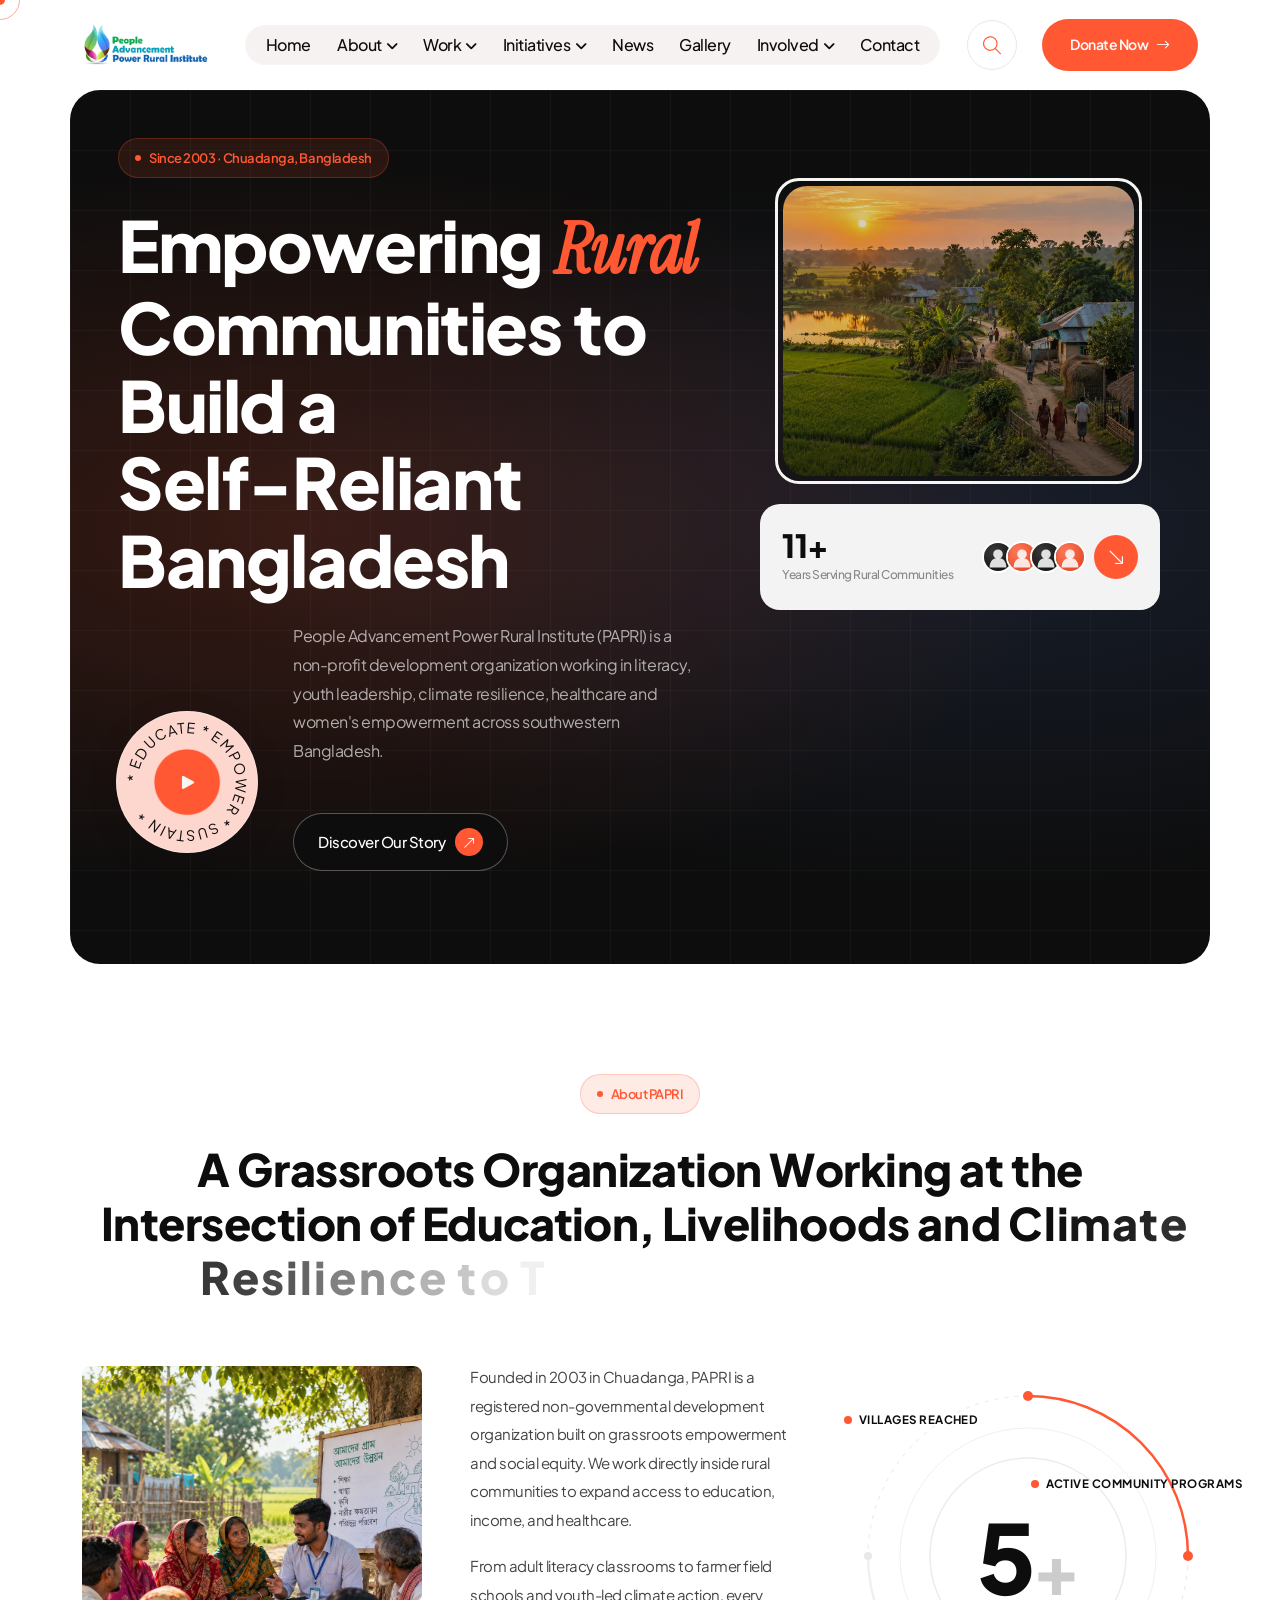
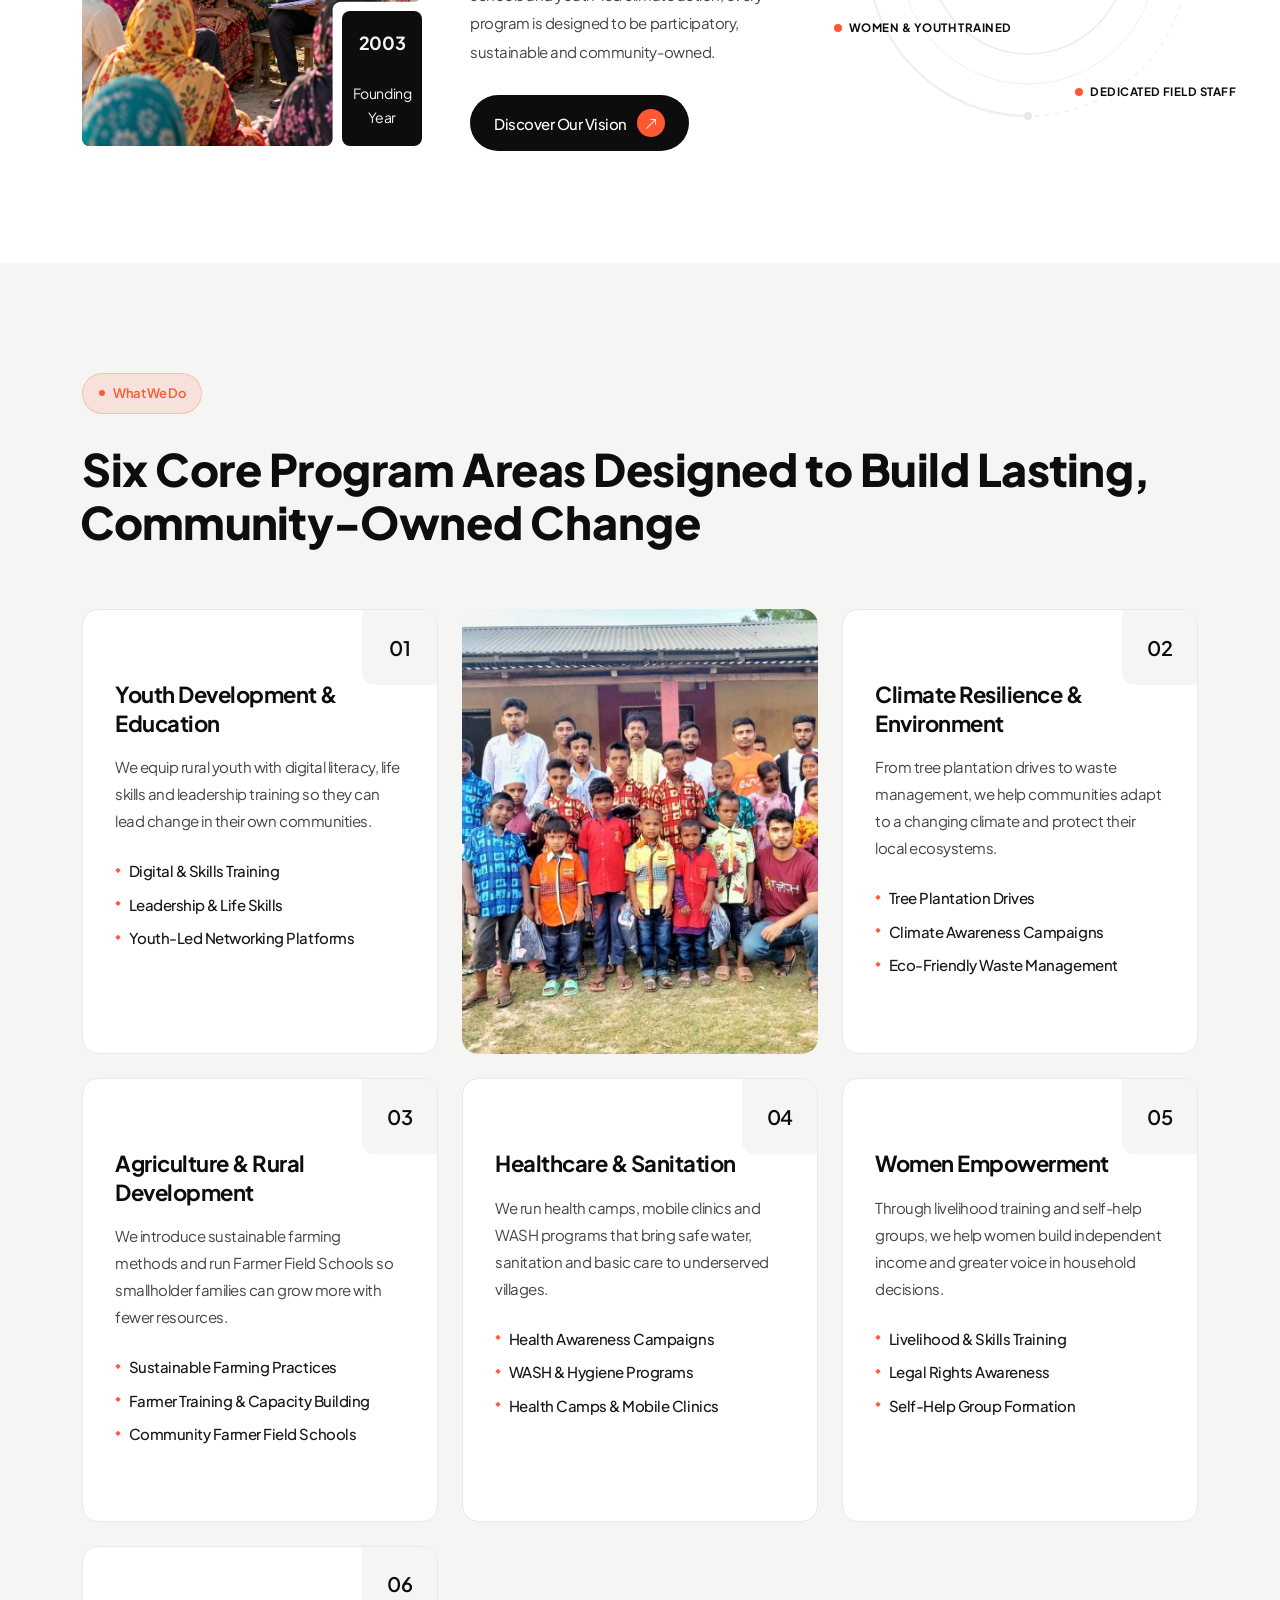
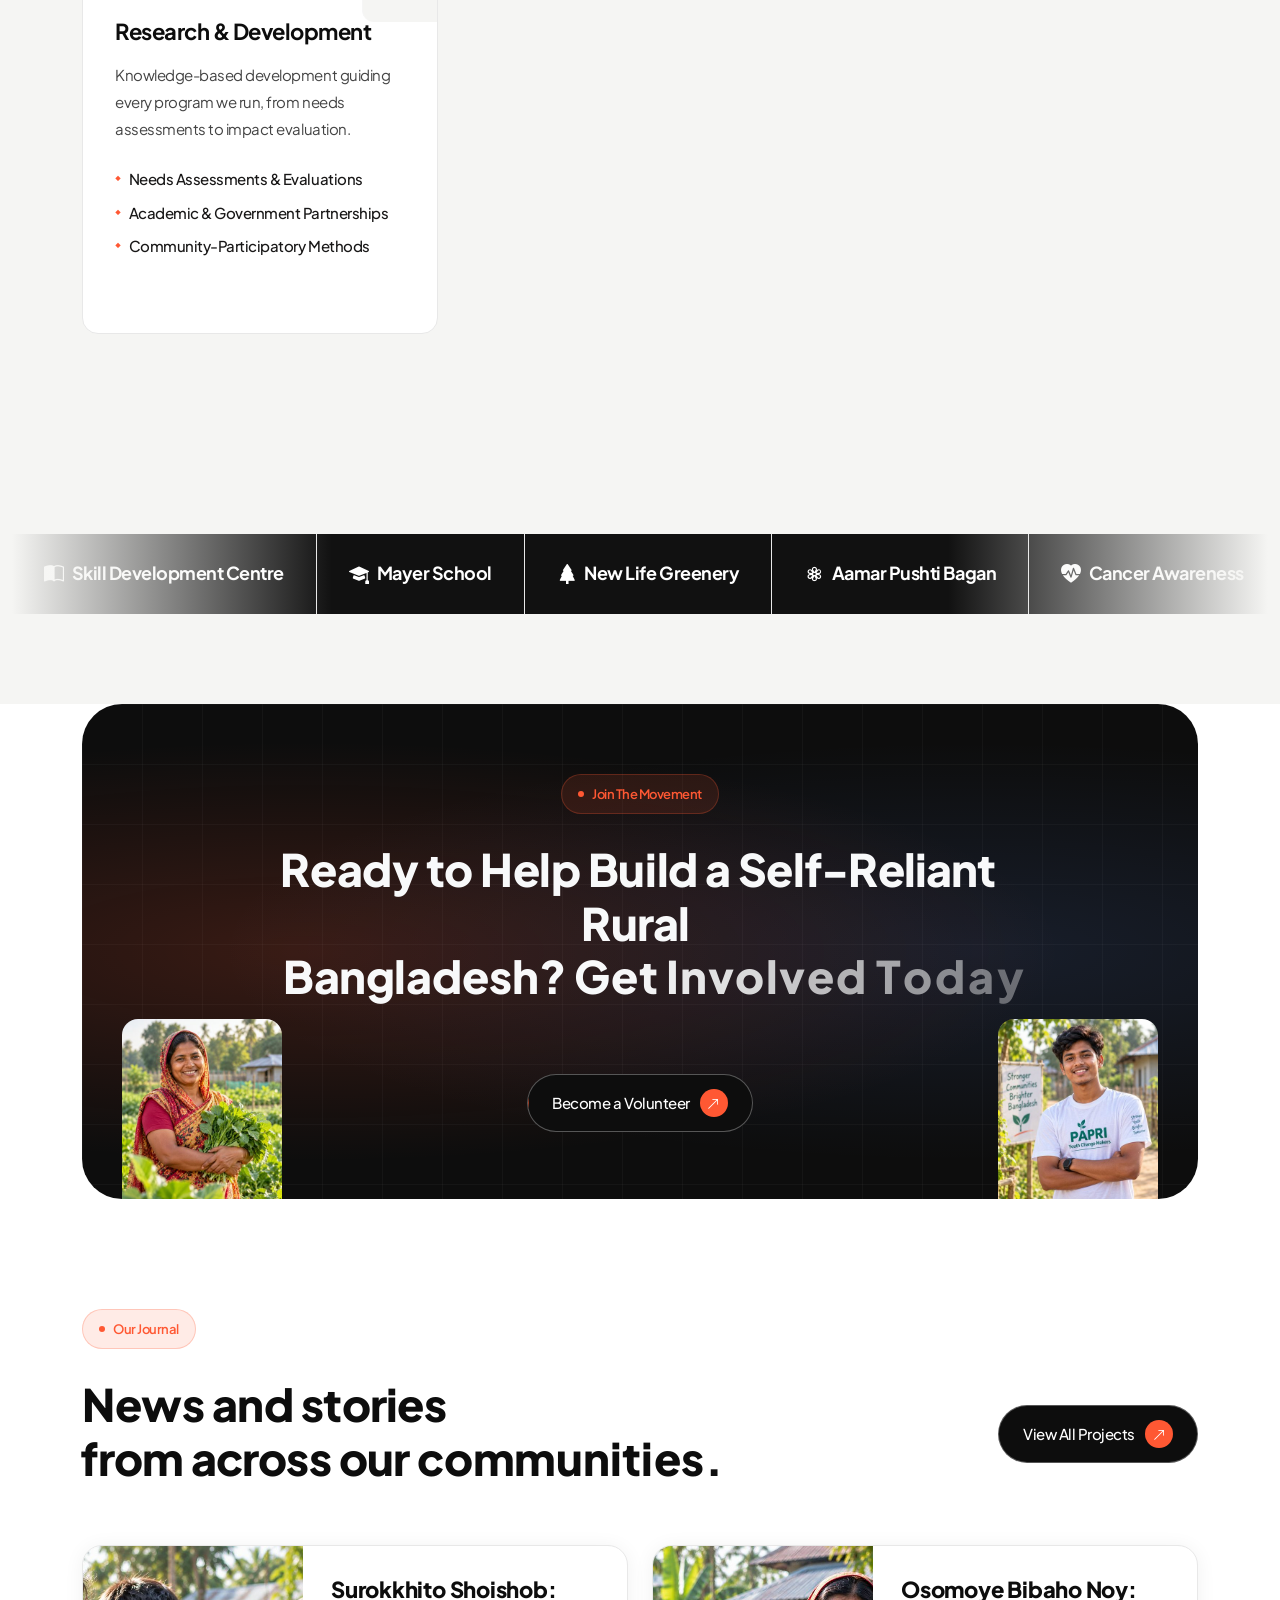
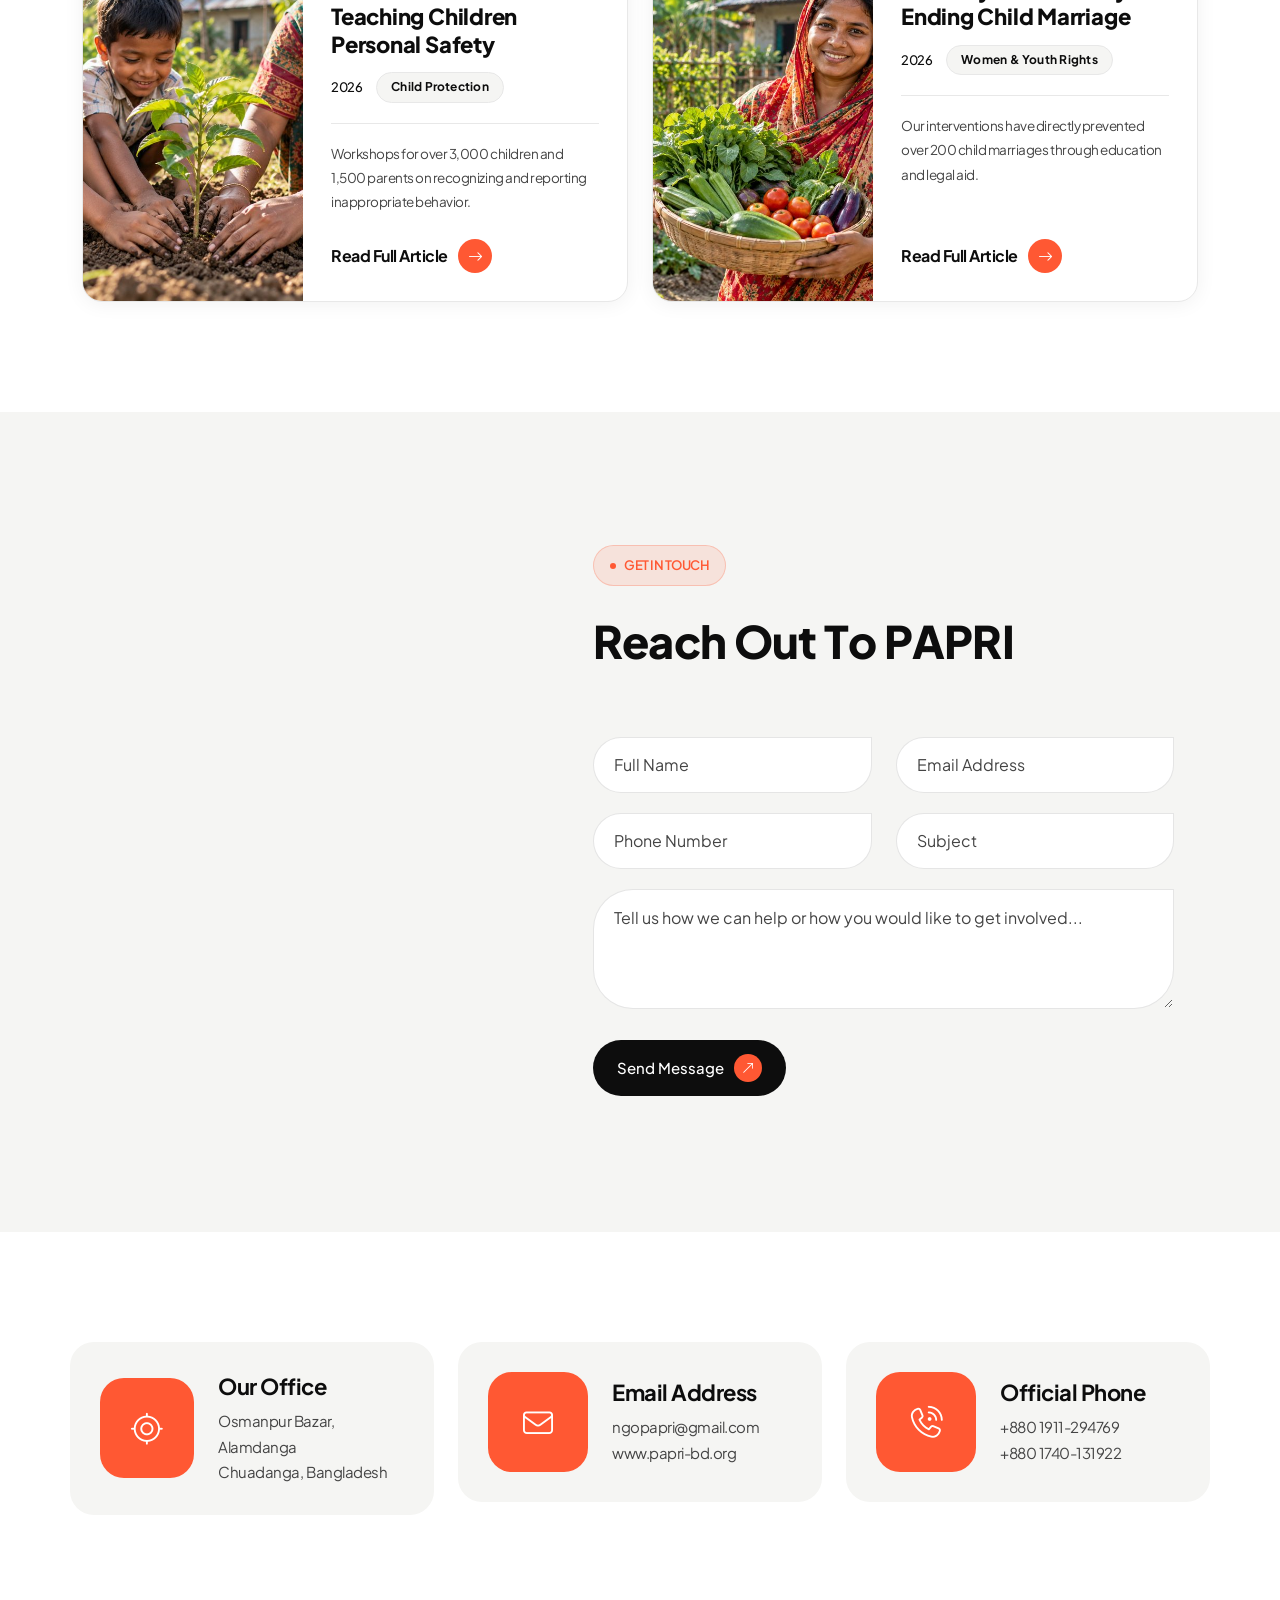
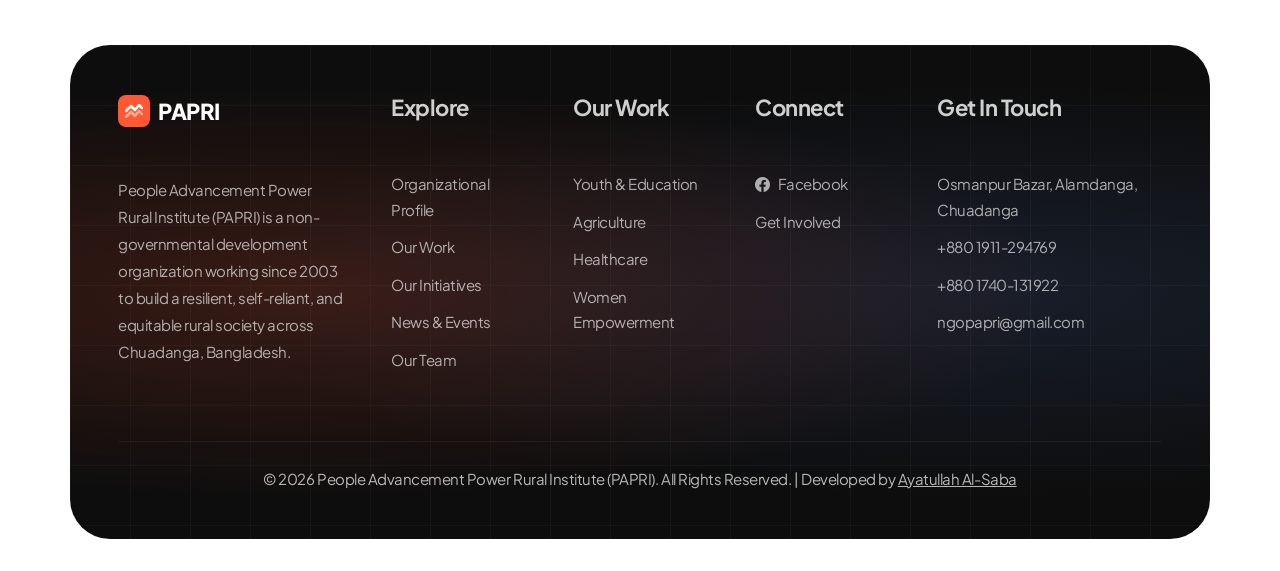
==== commit 1b85b452: "Update Papri 2.0" ====
--- a/index.html
+++ b/index.html
@@ -34,12 +34,11 @@
 				<div class="atf-preloader__spinner"></div>
 				<!-- Brand Text -->
 				<div class="atf-preloader__text">
-					<span class="atf-preloader__letter" data-letter="L">L</span>
-					<span class="atf-preloader__letter" data-letter="U">U</span>
-					<span class="atf-preloader__letter" data-letter="X">X</span>
-					<span class="atf-preloader__letter" data-letter="O">O</span>
+					<span class="atf-preloader__letter" data-letter="P">P</span>
+					<span class="atf-preloader__letter" data-letter="A">A</span>
+					<span class="atf-preloader__letter" data-letter="P">P</span>
 					<span class="atf-preloader__letter" data-letter="R">R</span>
-					<span class="atf-preloader__letter" data-letter="A">A</span>
+					<span class="atf-preloader__letter" data-letter="I">I</span>
 				</div>	
 				<!-- Loading Text -->
 				<p class="atf-preloader__loading text-center">Loading...</p>	
@@ -149,7 +148,6 @@
 												<li><a href="service.html#agriculture">Agriculture &amp; Rural Development</a></li>
 												<li><a href="service.html#health">Healthcare &amp; Sanitation</a></li>
 												<li><a href="service.html#women">Women Empowerment</a></li>
-												<li><a href="service.html#humanitarian">Humanitarian Support</a></li>
 												<li><a href="service.html#research">Research &amp; Development</a></li>
 											</ul>
 										</li>
@@ -497,521 +495,42 @@
 								</div>
 							</div>
 						</div>
+
+						<div class="col-lg-4 col-md-6 fade-up">
+						<div class="service-card h-100">
+							<div class="service-content-wrap">
+								<div class="service-num">06</div>
+								<h3>Research &amp; Development</h3>
+								<p>Knowledge-based development guiding every program we run, from needs assessments to impact evaluation.</p>
+								<ul class="service-list">
+									<li>Needs Assessments &amp; Evaluations</li>
+									<li>Academic &amp; Government Partnerships</li>
+									<li>Community-Participatory Methods</li>
+								</ul>
+							</div>
+
+								<div class="service-center-img">
+									<img src="assets/img/service/service-8.jpg" alt="PAPRI field research and needs assessment">
+									<div class="service-center-badge">
+										<a href="service.html"><div class="icon-btn"><i class="bi bi-arrow-down-right"></i></div></a>
+									</div>
+								</div>
+							</div>
+						</div>
 					</div>
 				</div>
 			</section>
 			
 			<!-- ============ HOW IT WORKS ============ -->
-			<section id="how-it-works" class="section-pad">
-				<div class="container">
-					<div class="row g-5 align-items-center">
-						<div class="col-lg-7 col-12 fade-left pe-lg-5">
-							<div class="section-title text-start">
-								<div class="eyebrow fade-up"><span></span>Our Approach</div>
-								<h2 class="section-heading anime-style-3">
-									How We Turn Community Needs Into Lasting, Local Solutions
-								</h2>
-							</div>
-							
-							<div class="process-steps">
-								<div class="process-step">
-									<div class="step-num">01</div>
-									<div>
-										<h3 class="step-title">Community Needs Assessment</h3>
-										<div class="step-desc">We work directly with village leaders and households to identify real priorities, from literacy gaps to farming and health challenges.</div>
-									</div>
-								</div>
-								
-								<div class="process-step">
-									<div class="step-num">02</div>
-									<div>
-										<h3 class="step-title">Program Design</h3>
-										<div class="step-desc">Our team designs participatory programs &mdash; training curricula, farmer schools, health camps &mdash; tailored to each community\'s context.</div>
-									</div>
-								</div>
-								
-								<div class="process-step">
-									<div class="step-num">03</div>
-									<div>
-										<h3 class="step-title">Grassroots Delivery</h3>
-										<div class="step-desc">Field staff and trained volunteers deliver programs directly in villages, ensuring every session is accessible, practical and locally relevant.</div>
-									</div>
-								</div>
-								
-								<div class="process-step">
-									<div class="step-num">04</div>
-									<div>
-										<h3 class="step-title">Monitoring &amp; Sustainability</h3>
-										<div class="step-desc">We track outcomes through ongoing research and evaluation, and hand over ownership to community groups for long-term sustainability.</div>
-									</div>
-								</div>
-							</div>
-						</div>
-						
-						<div class="col-lg-5 col-12 fade-right">
-							<div class="process-vector-wrapper">
-								<svg class="process-svg-canvas" viewBox="0 0 400 500" fill="none" xmlns="http://www.w3.org/2000/svg">
-									<path class="svg-flow-line" d="M200 40 V440" stroke="var(--border)" stroke-width="2" stroke-dasharray="4 6" opacity="0.4"/>
-									<path class="svg-flow-pulse" d="M200 40 V440" stroke="var(--primary)" stroke-width="2.5" stroke-linecap="round"/>
-									
-									<circle cx="200" cy="80" r="28" fill="#0d0f12" stroke="var(--border)" stroke-width="1.5"/>
-									<circle class="svg-pulse-node" cx="200" cy="80" r="14" fill="var(--primary)" opacity="0.7"/>
-									<!-- SVG Text Matched with Step 01 -->
-									<text x="250" y="85" fill="#ffffff" font-size="14" font-weight="700" letter-spacing="0.05em">01 . ASSESS</text>
-									
-									<circle cx="200" cy="190" r="28" fill="#0d0f12" stroke="var(--border)" stroke-width="1.5"/>
-									<polygon points="192,180 208,190 192,200" fill="rgba(255,255,255,0.4)"/>
-									<!-- SVG Text Matched with Step 02 -->
-									<text x="50" y="195" fill="#ffffff" font-size="14" font-weight="700" letter-spacing="0.05em">02 . DESIGN</text>
-									
-									<circle cx="200" cy="300" r="28" fill="#0d0f12" stroke="var(--border)" stroke-width="1.5"/>
-									<rect x="190" y="290" width="20" height="20" rx="4" fill="var(--primary)" opacity="0.6"/>
-									<!-- SVG Text Matched with Step 03 -->
-									<text x="250" y="305" fill="#ffffff" font-size="14" font-weight="700" letter-spacing="0.05em">03 . DELIVER</text>
-									
-									<circle cx="200" cy="410" r="28" fill="#0d0f12" stroke="var(--primary)" stroke-width="1.5"/>
-									<circle cx="200" cy="410" r="6" fill="#ffffff"/>
-									<!-- SVG Text Matched with Step 04 -->
-									<text x="50" y="415" fill="#ffffff" font-size="14" font-weight="700" letter-spacing="0.05em">04 . SUSTAIN</text>
-								</svg>
-
-								<div class="process-btn-wrap">
-									<div class="hero-actions fade-up">
-										<a href="contact.html" class="atf-themes-btn hero-btn">
-											Launch Your Project
-											<span class="btn-icon"><i class="bi bi-arrow-up-right"></i></span>
-										</a>
-									</div>
-								</div>
-							</div>
-						</div>
-					</div>
-				</div>
-			</section>
 
 			<!-- ============ PORTFOLIO ============ -->
-			<section id="portfolio" class="section-pad">
-				<div class="container">
-					<div class="row g-4">
-						<div class="section-title text-start">
-							<div class="eyebrow fade-up"><span></span>Ongoing Initiatives</div>
-							<h2 class="section-heading anime-style-3">
-								Grassroots Projects Creating Measurable Change, One Village at a Time
-							</h2>
-						</div>
-					</div>
-					
-					<div class="row g-4">
-						<!-- Project 01: Predictive Analytics & AI Operations -->
-						<div class="portfolio-card fade-up">
-							<!-- LEFT: Image -->
-							<div class="portfolio-img-side">
-								<img src="assets/img/gallery/gallery-1.jpg" alt="New Life Greenery tree plantation project">
-							</div>
-
-							<!-- RIGHT: Content -->
-							<div class="portfolio-content-side">
-								<div>
-									<!-- Category -->
-									<span class="portfolio-category">Climate Resilience</span>
-
-									<!-- Title -->
-									<h2 class="portfolio-title">
-										<a class="atf-title-hover" href="blog.html">&#2472;&#2476; &#2460;&#2496;&#2476;&#2472; &#2488;&#2476;&#2497;&#2460;&#2494;&#2479;&#2472; (New Life Greenery)</a>
-									</h2>
-
-									<!-- Description -->
-									<p class="portfolio-desc">
-										Commemorating the birth of every newborn with a tree planting. Over 500 newborns and their families have taken part so far, growing an equal number of trees across local communities.
-									</p>
-								</div>
-
-								<!-- Read more link -->
-								<a href="gallery.html" class="portfolio-link">
-									View Case Study
-									<span class="portfolio-arrow">
-										<i class="bi bi-arrow-right"></i>
-									</span>
-								</a>
-							</div>
-						</div>
-
-						<!-- Project 02: NLP & Large Language Models -->
-						<div class="portfolio-card fade-up">
-							<!-- LEFT: Image -->
-							<div class="portfolio-img-side">
-								<img src="assets/img/gallery/gallery-2.jpg" alt="Aamar Pushti Bagan nutrition garden project">
-							</div>
-
-							<!-- RIGHT: Content -->
-							<div class="portfolio-content-side">
-								<div>
-									<!-- Category -->
-									<span class="portfolio-category">Nutrition &amp; Agriculture</span>
-
-									<!-- Title -->
-									<h2 class="portfolio-title">
-										<a class="atf-title-hover" href="blog.html">&#2438;&#2478;&#2494;&#2480; &#2474;&#2497;&#2487;&#2509;&#2463;&#2495; &#2476;&#2494;&#2455;&#2494;&#2472; (Aamar Pushti Bagan)</a>
-									</h2>
-
-									<!-- Description -->
-									<p class="portfolio-desc">
-										Encouraging households to grow their own nutritious vegetables and fruit. More than 100 households, benefiting roughly 4,000 people, now run their own nutrition gardens.
-									</p>
-								</div>
-
-								<!-- Read more link -->
-								<a href="gallery.html" class="portfolio-link">
-									View Case Study
-									<span class="portfolio-arrow">
-										<i class="bi bi-arrow-right"></i>
-									</span>
-								</a>
-							</div>
-						</div>
-
-						<!-- Project 03: Computer Vision & Automation -->
-						<div class="portfolio-card fade-up">
-							<!-- LEFT: Image -->
-							<div class="portfolio-img-side">
-								<img src="assets/img/gallery/gallery-3.jpg" alt="Women's cancer awareness and screening project">
-							</div>
-
-							<!-- RIGHT: Content -->
-							<div class="portfolio-content-side">
-								<div>
-									<!-- Category -->
-									<span class="portfolio-category">Women's Health</span>
-
-									<!-- Title -->
-									<h2 class="portfolio-title">
-										<a class="atf-title-hover" href="blog.html">Women's Health in Cancer Prevention</a>
-									</h2>
-
-									<!-- Description -->
-									<p class="portfolio-desc">
-										Raising awareness on cervical and breast cancer, with early screening and prevention education. Reached over 5,000 women and screened more than 500 individuals.
-									</p>
-								</div>
-
-								<!-- Read more link -->
-								<a href="gallery.html" class="portfolio-link">
-									View Case Study
-									<span class="portfolio-arrow">
-										<i class="bi bi-arrow-right"></i>
-									</span>
-								</a>
-							</div>
-						</div>
-
-						<!-- Project 04: Big Data Frameworks -->
-						<div class="portfolio-card fade-up">
-							<!-- LEFT: Image -->
-							<div class="portfolio-img-side">
-								<img src="assets/img/gallery/gallery-4.jpg" alt="Sports for Social Change youth program">
-							</div>
-
-							<!-- RIGHT: Content -->
-							<div class="portfolio-content-side">
-								<div>
-									<!-- Category -->
-									<span class="portfolio-category">Youth Development</span>
-
-									<!-- Title -->
-									<h2 class="portfolio-title">
-										<a class="atf-title-hover" href="blog.html">Sports for Social Change</a>
-									</h2>
-
-									<!-- Description -->
-									<p class="portfolio-desc">
-										Using the power of play to build leadership, teamwork and discipline among rural youth. Over 1,200 young people have taken part, with improved confidence and social skills.
-									</p>
-								</div>
-
-								<!-- Read more link -->
-								<a href="gallery.html" class="portfolio-link">
-									View Case Study
-									<span class="portfolio-arrow">
-										<i class="bi bi-arrow-right"></i>
-									</span>
-								</a>
-							</div>
-						</div>
-					</div>
-				</div>
-			</section>
 
 
 			<!-- ============ TESTIMONIALS ============ -->
-			<section id="testimonials" class="section-pad">
-				<div class="container">
-					<div class="row align-items-end">
-						<div class="testi-heading ">
-							<div class="section-title text-start">
-								<div class="eyebrow fade-up"><span></span>Global Validation</div>
-								<h2 class="section-heading anime-style-3">
-									What Industry Leaders Say About Our Tech Solutions
-								</h2>
-							</div>
-							<div class="testi-heading-btn text-lg-end text-start">
-								<a href="client.html" class="atf-themes-btn hero-btn">
-									Read All Success Stories
-									<span class="btn-icon"><i class="bi bi-arrow-up-right"></i></span>
-								</a>
-							</div>
-						</div>
-					</div>
-				
-					<div class="row g-4 atf__client_slider_active slick-arrow-2" id="testi-row">
-						<!-- Testimonial 1 -->
-						<div class="col-md-4 fade-up">
-							<div class="testimonial-card">
-								<span class="quote-icon"><i class="fa-light fa-quote-left"></i></span>
-								<p class="testimonial-text">The tailoring training gave me a skill and a small income of my own. For the first time I can help pay for my children's school fees.</p>
-								<div class="testimonial-author">
-									<img src="[data-uri]" alt="Rahima Begum">
-									<div>
-										<div class="author-name">Rahima Begum</div>
-										<div class="author-role">Skill Development Centre trainee</div>
-									</div>
-								</div>
-							</div>
-						</div>
-
-						<!-- Testimonial 2 -->
-						<div class="col-md-4 fade-up">
-							<div class="testimonial-card">
-								<span class="quote-icon"><i class="fa-light fa-quote-left"></i></span>
-								<p class="testimonial-text">Mayer School taught me to read and write at forty. Now I can check my children's homework and manage our household accounts myself.</p>
-								<div class="testimonial-author">
-									<img src="[data-uri]" alt="Amena Khatun">
-									<div>
-										<div class="author-name">Amena Khatun</div>
-										<div class="author-role">Mayer School graduate</div>
-									</div>
-								</div>
-							</div>
-						</div>
-
-						<!-- Testimonial 3 -->
-						<div class="col-md-4 fade-up">
-							<div class="testimonial-card">
-								<span class="quote-icon"><i class="fa-light fa-quote-left"></i></span>
-								<p class="testimonial-text">The Farmer Field School showed us new irrigation methods. Our rice yield improved and we use far less water than before.</p>
-								<div class="testimonial-author">
-									<img src="[data-uri]" alt="Abdul Karim">
-									<div>
-										<div class="author-name">Abdul Karim</div>
-										<div class="author-role">Farmer Field School participant</div>
-									</div>
-								</div>
-							</div>
-						</div>
-
-						<!-- Testimonial 4 -->
-						<div class="col-md-4 fade-up">
-							<div class="testimonial-card">
-								<span class="quote-icon"><i class="fa-light fa-quote-left"></i></span>
-								<p class="testimonial-text">PAPRI's youth leadership training changed how I see my role in this village. I now run awareness sessions on child marriage with other Change-Makers.</p>
-								<div class="testimonial-author">
-									<img src="[data-uri]" alt="Syed Mubin">
-									<div>
-										<div class="author-name">Syed Mubin</div>
-										<div class="author-role">PAPRI Youth Change-Maker</div>
-									</div>
-								</div>
-							</div>
-						</div>
-
-						<!-- Testimonial 5 -->
-						<div class="col-md-4 fade-up">
-							<div class="testimonial-card">
-								<span class="quote-icon"><i class="fa-light fa-quote-left"></i></span>
-								<p class="testimonial-text">The health camp caught my hypertension early. The volunteers explained everything patiently and followed up with us for months.</p>
-								<div class="testimonial-author">
-									<img src="[data-uri]" alt="Nurjahan Begum">
-									<div>
-										<div class="author-name">Nurjahan Begum</div>
-										<div class="author-role">Health camp beneficiary</div>
-									</div>
-								</div>
-							</div>
-						</div>
-
-						<!-- Testimonial 6 -->
-						<div class="col-md-4 fade-up">
-							<div class="testimonial-card">
-								<span class="quote-icon"><i class="fa-light fa-quote-left"></i></span>
-								<p class="testimonial-text">We planted five fruit trees through the Aamar Pushti Bagan project. My children now eat fresh fruit we grow ourselves.</p>
-								<div class="testimonial-author">
-									<img src="[data-uri]" alt="Fatema Akter">
-									<div>
-										<div class="author-name">Fatema Akter</div>
-										<div class="author-role">Aamar Pushti Bagan participant</div>
-									</div>
-								</div>
-							</div>
-						</div>
-					</div>
-				</div>
-			</section>
 
 			<!-- ============ STATS / WHY CHOOSE US ============ -->
-			<section id="stats" class="section-pad">
-				<div class="container">
-					<div class="row justify-content-center text-center">
-						<div class="col-lg-8 fade-left">
-							<!-- 1. Section Title & Main Heading -->
-							<div class="section-title text-center">
-								<div class="eyebrow fade-up"><span></span>Why It Matters</div>
-								<h2 class="section-heading anime-style-3">
-									Two Decades of Grassroots Impact Across Rural Bangladesh
-								</h2>
-							</div>
-						</div>
-					</div>
-					<div class="row g-5 align-items-center">
-						<div class="col-lg-6 col-12 fade-left">
-							<div class="feature-area bg-white px-4 py-3 rounded-4">
-								<div class="feature-item">
-									<div class="feature-icon"><i class="bi bi-people-fill"></i></div>
-									<div>
-										<div class="feature-title">Community-Led Programs</div>
-										<div class="feature-desc">Every initiative is designed with village leaders, women's groups and youth so solutions fit the real context on the ground.</div>
-									</div>
-								</div>
-								<div class="feature-item">
-									<div class="feature-icon"><i class="bi bi-lightbulb-fill"></i></div>
-									<div>
-										<div class="feature-title">Research-Backed Approach</div>
-										<div class="feature-desc">Needs assessments and impact evaluations guide every program, in partnership with academic and government institutions.</div>
-									</div>
-								</div>
-								<div class="feature-item">
-									<div class="feature-icon"><i class="bi bi-headset"></i></div>
-									<div>
-										<div class="feature-title">Local, Long-Term Presence</div>
-										<div class="feature-desc">Based in Chuadanga since 2003, our field staff live alongside the communities we serve, ensuring follow-through, not one-off visits.</div>
-									</div>
-								</div>
-							</div>
-						</div>
-						<div class="col-lg-6 col-12 fade-right">
-							<div class="stat-grid">
-								<div class="stat-box">
-									<div class="stat-number" data-target="20">0+</div>
-									<div class="stat-label">Years of Grassroots Work</div>
-								</div>
-								<div class="stat-box">
-									<div class="stat-number" data-target="10000" data-suffix="+">0</div>
-									<div class="stat-label">Women &amp; Youth Reached</div>
-								</div>
-								<div class="stat-box">
-									<div class="stat-number" data-target="7">0+</div>
-									<div class="stat-label">Core Program Areas</div>
-								</div>
-								<div class="stat-box">
-									<div class="stat-number" data-target="17">0+</div>
-									<div class="stat-label">Dedicated Program Directors</div>
-								</div>
-							</div>
-						</div>
-						<div class="col-lg-12 fade-left">
-							<div class="why-img video-area atf-cover-bg atf_attach_bg" style="background-image: url('assets/img/bg/bg-2.jpg');" aria-label="PAPRI field video">
-								<div class="atf-animation-zoom1">
-									<a class="atf-video-icon" href="https://www.youtube.com/embed/vZE0j_WCRvI?si=nPgNeHUXqPnEN38R" data-rel="lightcase"><i class="fa-light fa-play"></i></a>
-								</div>
-							</div>
-						</div>
-					</div>
-				</div>
-			</section>
 
 			<!-- ============ FAQ ============ -->
-			<section id="faq" class="section-pad bg-white">
-				<div class="container">
-					<div class="row g-5 align-items-center">
-						<div class="col-lg-7 col-12 fade-left">
-							<!-- Section Title & Main Heading -->
-							<div class="section-title text-start">
-								<div class="eyebrow fade-up"><span></span>Frequently Asked Questions</div>
-								<h2 class="section-heading anime-style-3">
-									Common Questions About Our Work and How to Get Involved
-								</h2>
-							</div>
-							<div class="accordion-custom">
-								<!-- FAQ Item 1 (Updated placeholder copy) -->
-								<div class="accordion-item-custom">
-									<button class="accordion-btn-custom open" data-target="faq1">
-										What areas does PAPRI work in?
-										<span class="accordion-icon"><i class="bi bi-plus"></i></span>
-									</button>
-									<div class="accordion-body-custom" id="faq1" style="display:block">
-										We focus on seven core areas: youth development &amp; education, climate resilience, agriculture, healthcare &amp; sanitation, women empowerment, humanitarian response, and community-based research.
-									</div>
-								</div>
-								<!-- FAQ Item 2 -->
-								<div class="accordion-item-custom">
-									<button class="accordion-btn-custom" data-target="faq2">
-										How can I volunteer with PAPRI?
-										<span class="accordion-icon"><i class="bi bi-plus"></i></span>
-									</button>
-									<div class="accordion-body-custom" id="faq2">
-										Join as a PAPRI Youth Change-Maker or reach out through our Contact page. We welcome volunteers for awareness campaigns, tree plantation drives, health camps and youth programs.
-									</div>
-								</div>
-								<!-- FAQ Item 3 -->
-								<div class="accordion-item-custom">
-									<button class="accordion-btn-custom" data-target="faq3">
-										Is PAPRI a registered organization?
-										<span class="accordion-icon"><i class="bi bi-plus"></i></span>
-									</button>
-									<div class="accordion-body-custom" id="faq3">
-										Yes. PAPRI is registered under the Voluntary Social Welfare Agencies Ordinance, 1961, and the Societies Registration Act, 1860, under the Ministry of Social Welfare, Bangladesh.
-									</div>
-								</div>
-								<!-- FAQ Item 4 -->
-								<div class="accordion-item-custom">
-									<button class="accordion-btn-custom" data-target="faq4">
-										How can my organization partner with PAPRI?
-										<span class="accordion-icon"><i class="bi bi-plus"></i></span>
-									</button>
-									<div class="accordion-body-custom" id="faq4">
-										We collaborate with academic institutions, government agencies and development partners on joint research, training and field programs. Contact us to discuss a partnership.
-									</div>
-								</div>
-							</div>
-						</div>
-						<div class="col-lg-5 col-12 fade-right">
-							<div class="faq-img-block">
-								<!-- Main photo -->
-								<img src="assets/img/about/about-2.jpg" alt="PAPRI community program">
-								<!-- Overlay -->
-								<div class="faq-img-overlay"></div>
-								<!-- Floating stat card -->
-								<div class="faq-float-stat">
-									<div class="stat-icon"><i class="bi bi-heart-fill"></i></div>
-									<div>
-										<div class="stat-num">20+</div>
-										<div class="stat-lbl">Years of Service</div>
-									</div>
-								</div>
-								<!-- Floating badge -->
-								<div class="faq-float-badge">
-									<strong>NGO</strong>Registered<br>Since 2003
-								</div>
-								<!-- CTA -->
-								<div class="faq-img-cta">
-									<a href="contact.html" class="atf-themes-btn hero-btn">
-										Get Started Free
-										<span class="btn-icon"><i class="bi bi-arrow-up-right"></i></span>
-									</a>
-								</div>
-							</div>
-						</div>
-					</div>
-				</div>
-			</section>
 
 			<!-- ============ CLIENT LOGOS TICKER ============ -->
 			<div id="clients" class="section-pad-sm">
@@ -1041,84 +560,6 @@
 			</div>
 
 			<!-- ============ TEAM ============ -->
-			<section id="team" class="section-pad">
-				<div class="container">
-					<div class="row g-4">
-						<div class="col-lg-6 col-12 fade-up">
-							<!-- Section Title & Main Heading -->
-							<div class="section-title text-start team-intro">
-								<div class="eyebrow fade-up"><span></span>Our Leadership</div>
-								<h2 class="section-heading anime-style-3">
-									Meet the Directors Guiding PAPRI's Work Across Rural Bangladesh
-								</h2>
-								<div class="team-big fade-left text-start">
-									<span class="counter-number team-big-num">17</span> <span class="team-big-num">+</span> <p>Program directors &amp; staff</p>
-								</div>
-							</div>
-						</div>
-						
-						<div class="col-lg-6 col-12 fade-up">
-							<div class="row g-4">
-								<!-- Member 1: AI Research Lead -->
-								<div class="col-6 col-md-6 fade-up">
-									<div class="team-card">
-										<div class="team-img">
-											<img src="assets/img/team/raju-ahmed.jpg" alt="Raju Ahmed">
-										</div>
-										<div class="team-role-tag">Leadership</div>
-										<div class="team-card-body">
-											<div class="team-name"><h3><a href="team.html">Raju Ahmed</a></h3></div>
-											<div class="team-role">Executive Director</div>
-										</div>
-									</div>
-								</div>
-								
-								<!-- Member 2: MLOps Engineer -->
-								<div class="col-6 col-md-6 fade-up" style="animation-delay:.1s">
-									<div class="team-card">
-										<div class="team-img">
-											<img src="assets/img/team/serajum-monira.jpg" alt="Serajum Monira">
-										</div>
-										<div class="team-role-tag">Content &amp; Communication</div>
-										<div class="team-card-body">
-											<div class="team-name"><h3><a href="team.html">Serajum Monira</a></h3></div>
-											<div class="team-role">Director, Content &amp; Communication</div>
-										</div>
-									</div>
-								</div>
-								
-								<!-- Member 3: Data Architect -->
-								<div class="col-6 col-md-6 fade-up" style="animation-delay:.2s">
-									<div class="team-card">
-										<div class="team-img">
-											<img src="assets/img/team/morshed-joy.jpg" alt="Morshed Khandokar Joy">
-										</div>
-										<div class="team-role-tag">Research</div>
-										<div class="team-card-body">
-											<div class="team-name"><h3><a href="team.html">Morshed Khandokar Joy</a></h3></div>
-											<div class="team-role">Director, Research &amp; Development</div>
-										</div>
-									</div>
-								</div>
-								
-								<!-- Member 4: Product Director -->
-								<div class="col-6 col-md-6 fade-up" style="animation-delay:.3s">
-									<div class="team-card">
-										<div class="team-img">
-											<img src="assets/img/team/jannatul-jui.jpg" alt="Jannatul Ferdusi Jui">
-										</div>
-										<div class="team-role-tag">Human Resources</div>
-										<div class="team-card-body">
-											<div class="team-name"><h3><a href="team.html">Jannatul Ferdusi Jui</a></h3></div>
-											<div class="team-role">Director, Human Resources Management</div>
-										</div>
-									</div>
-								</div>
-							</div>
-						</div>
-					</div>
-				</div>
-			</section>
 
 			<!-- ============ CTA BANNER ============ -->
 			<section id="cta-banner">
@@ -1379,7 +820,6 @@
 								<li><a href="service.html#agriculture">Agriculture</a></li>
 								<li><a href="service.html#health">Healthcare</a></li>
 								<li><a href="service.html#women">Women Empowerment</a></li>
-								<li><a href="service.html#humanitarian">Humanitarian Support</a></li>
 							</ul>
 						</div>
 					</div>
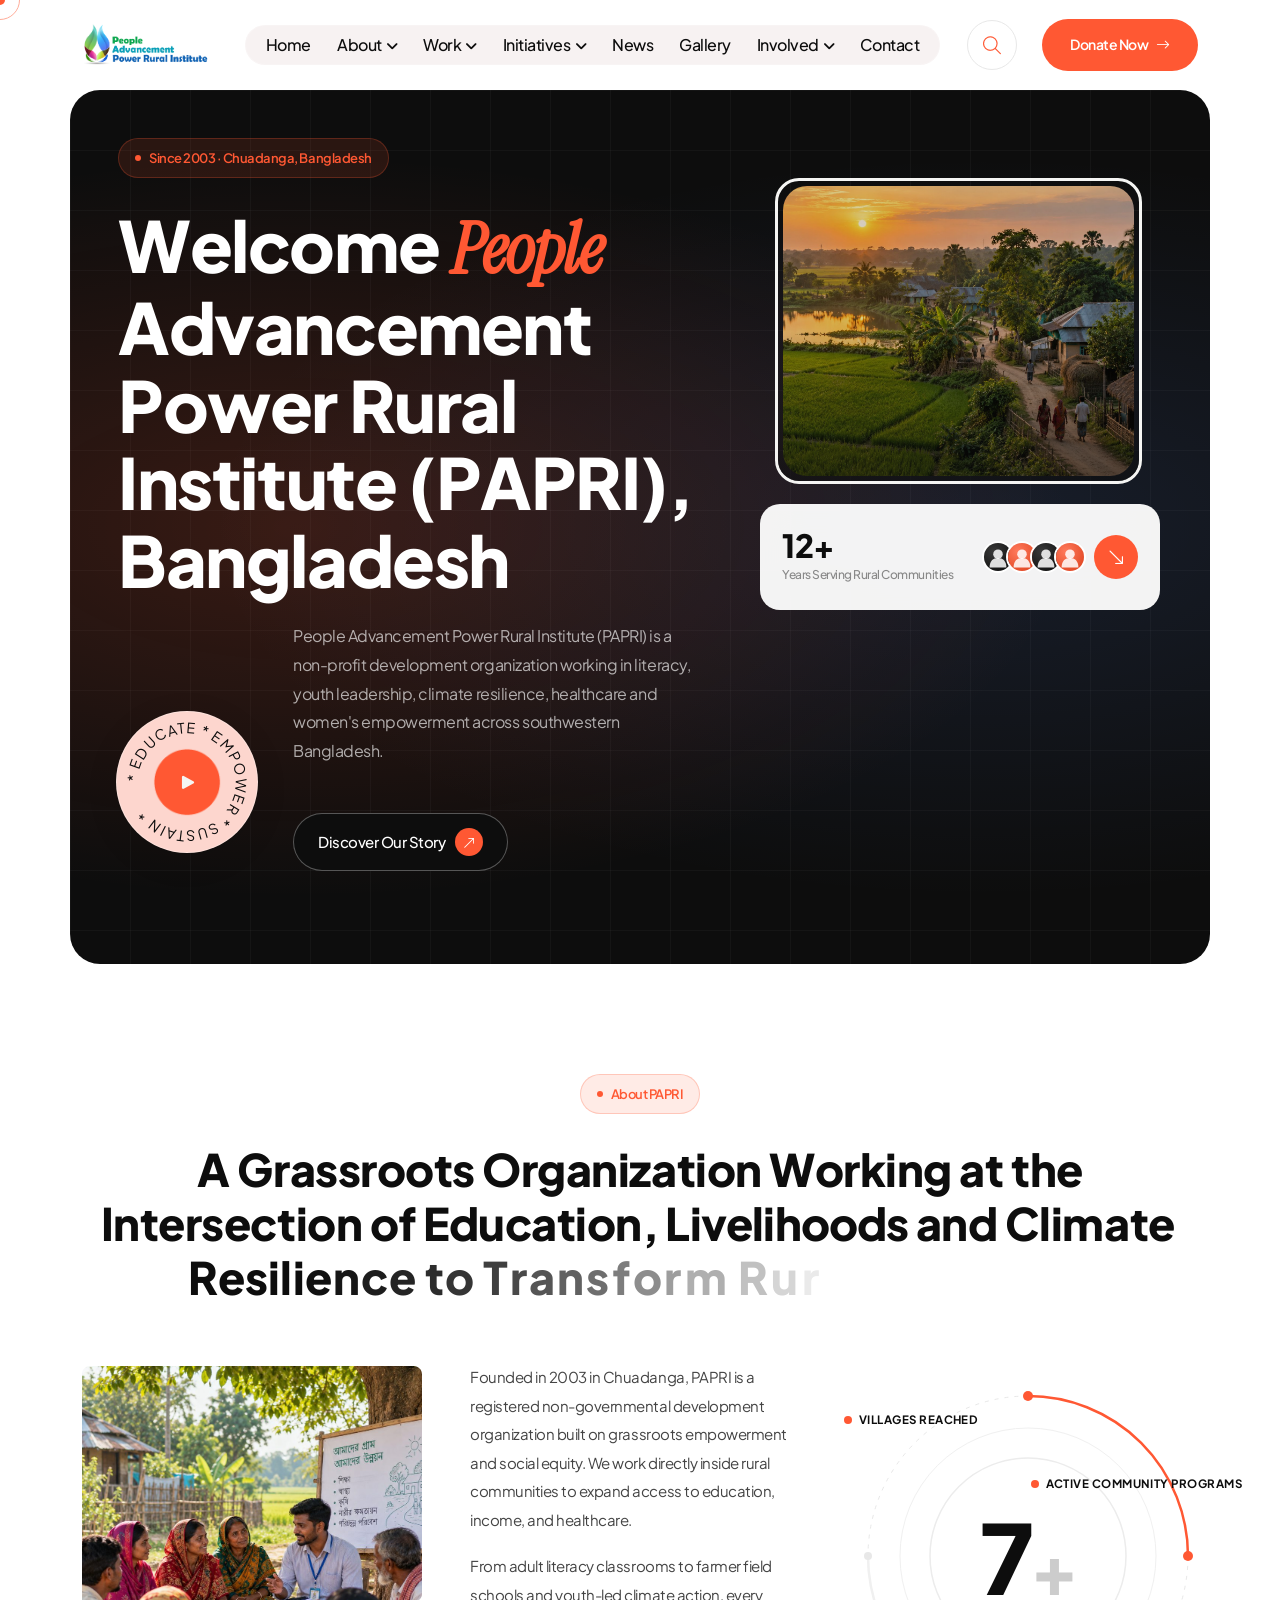
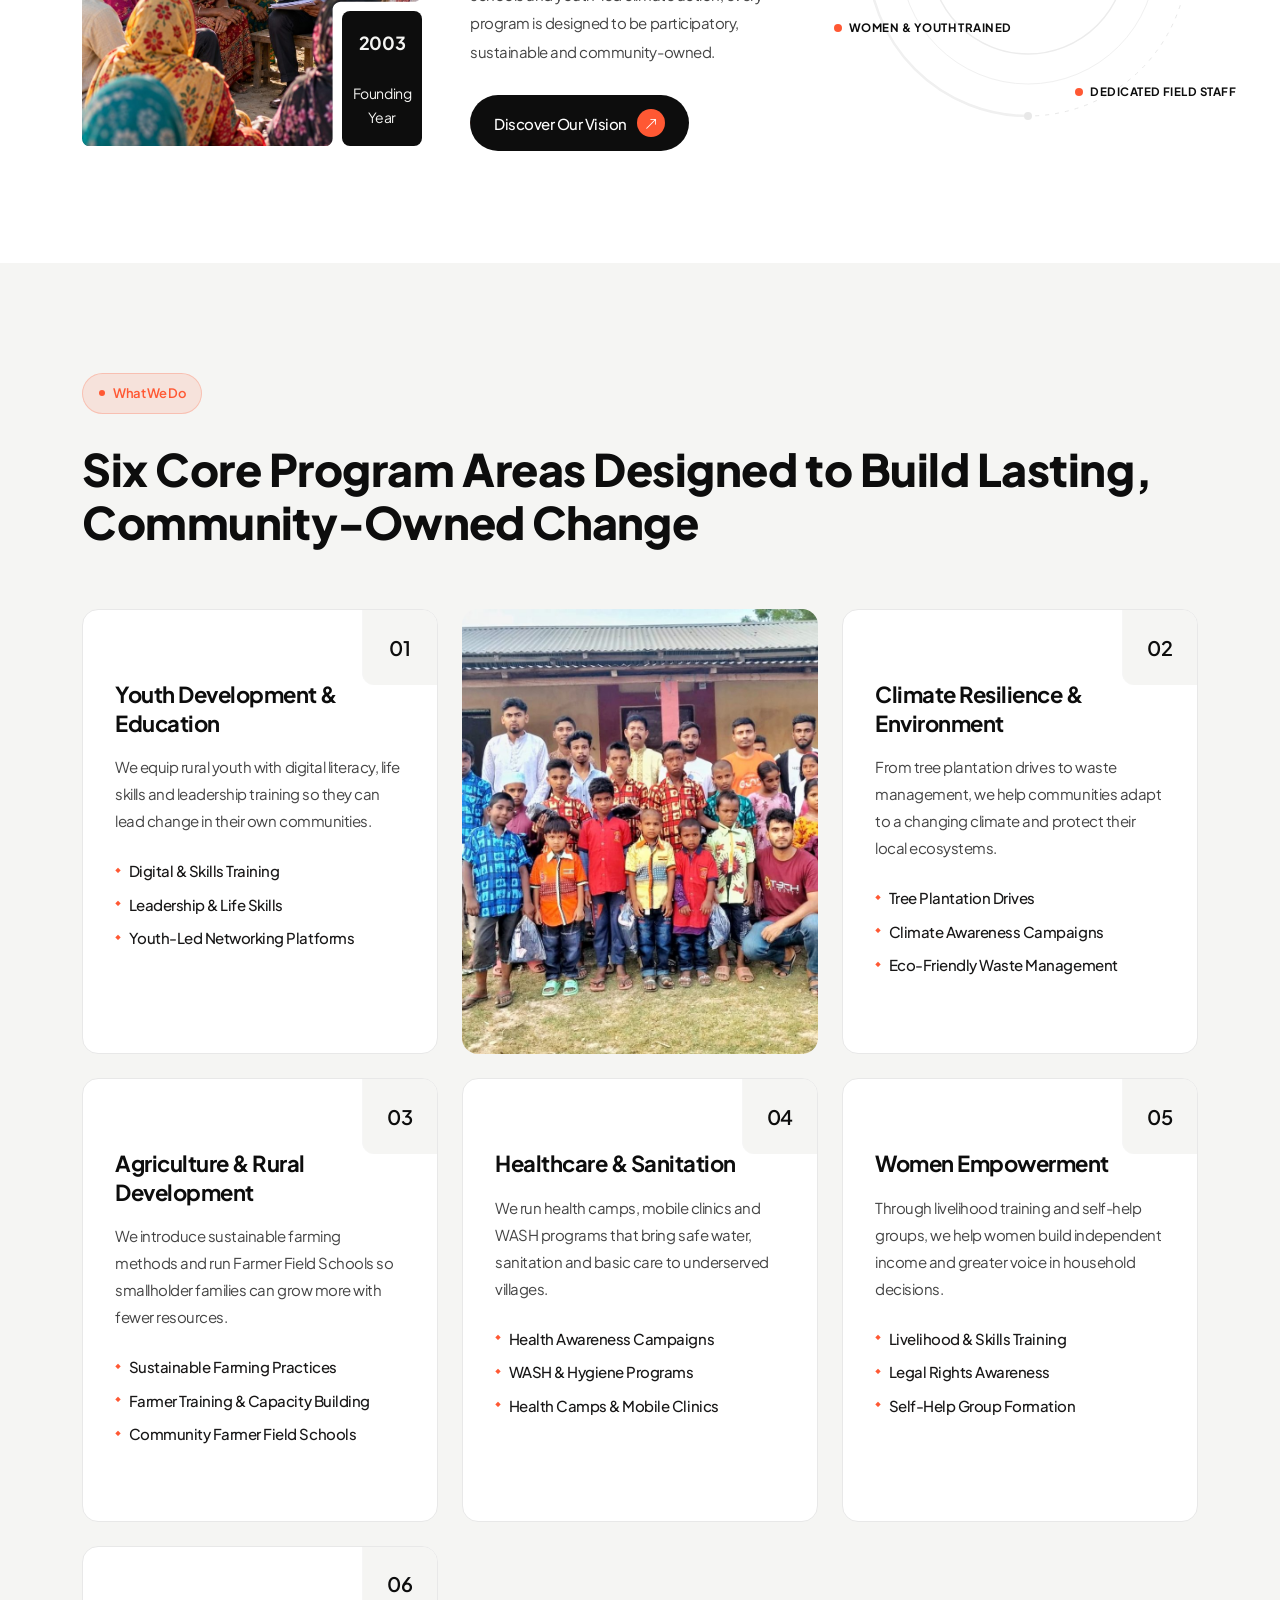
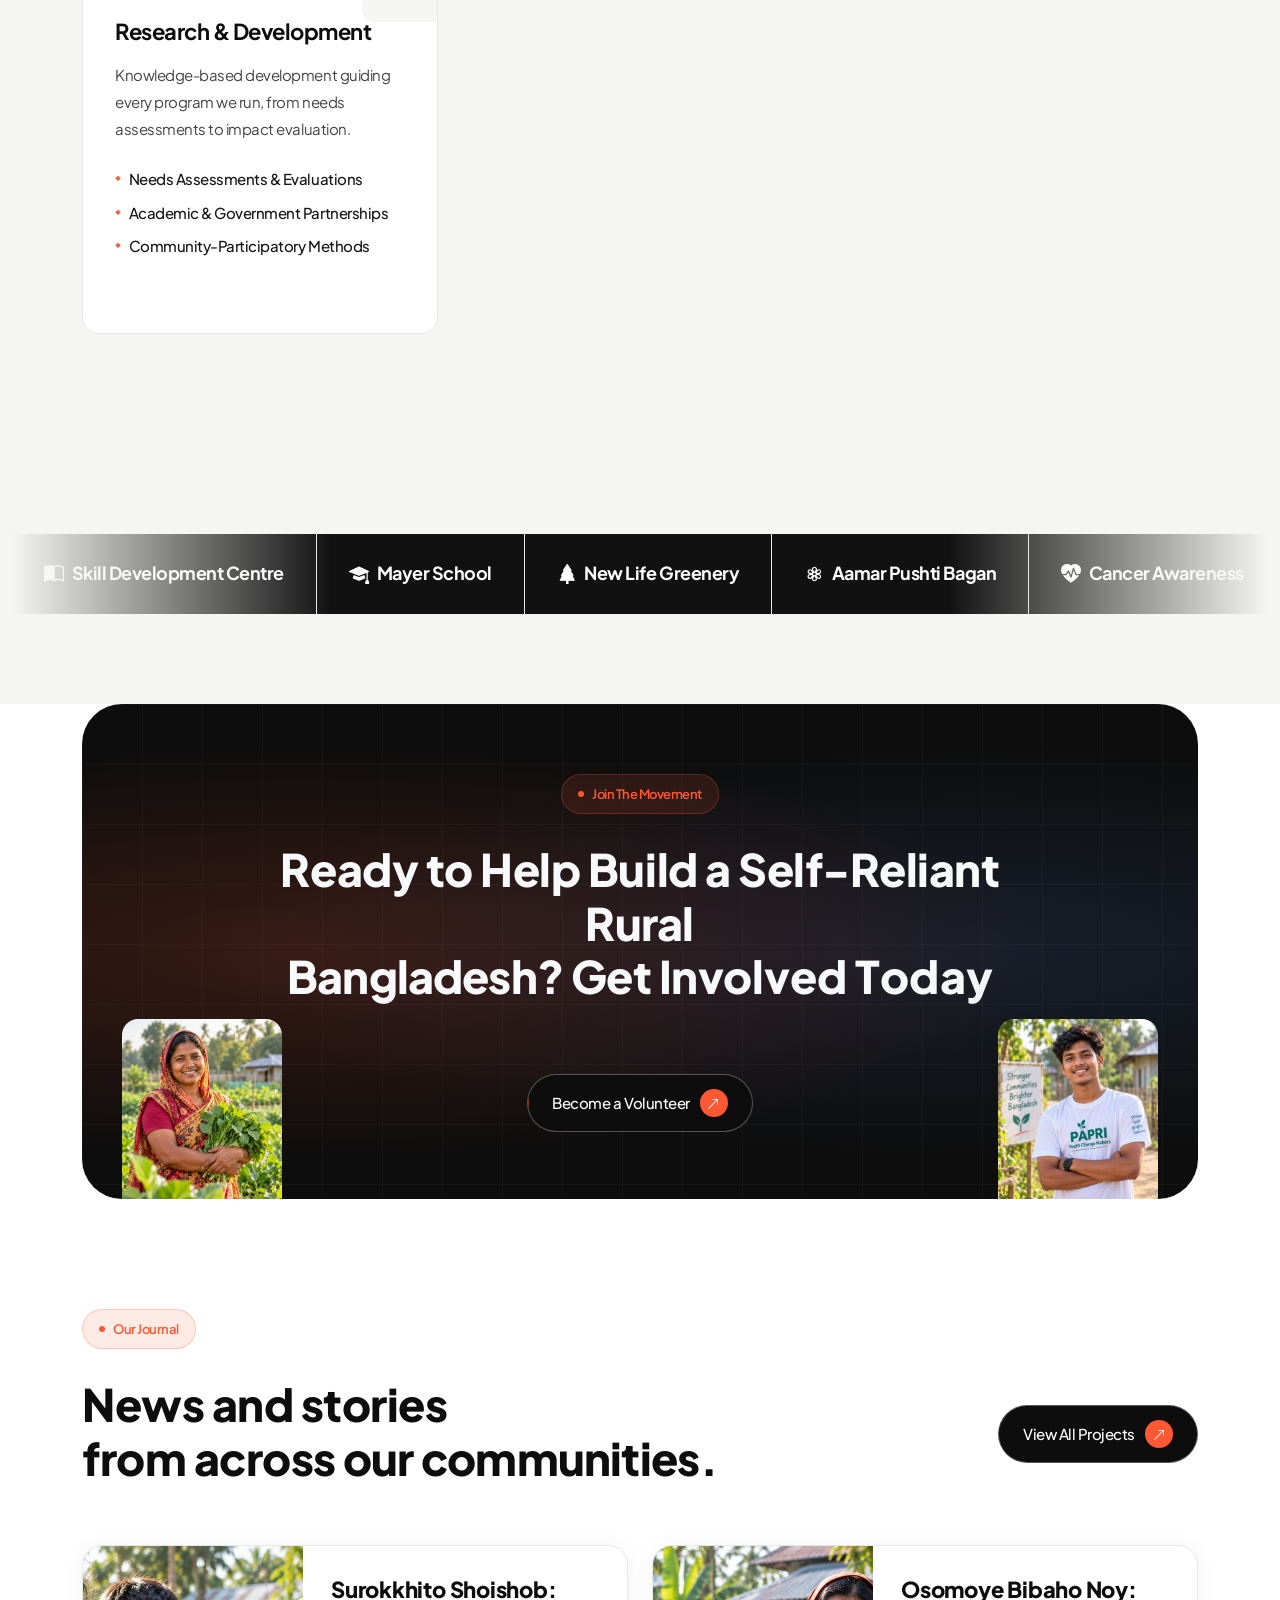
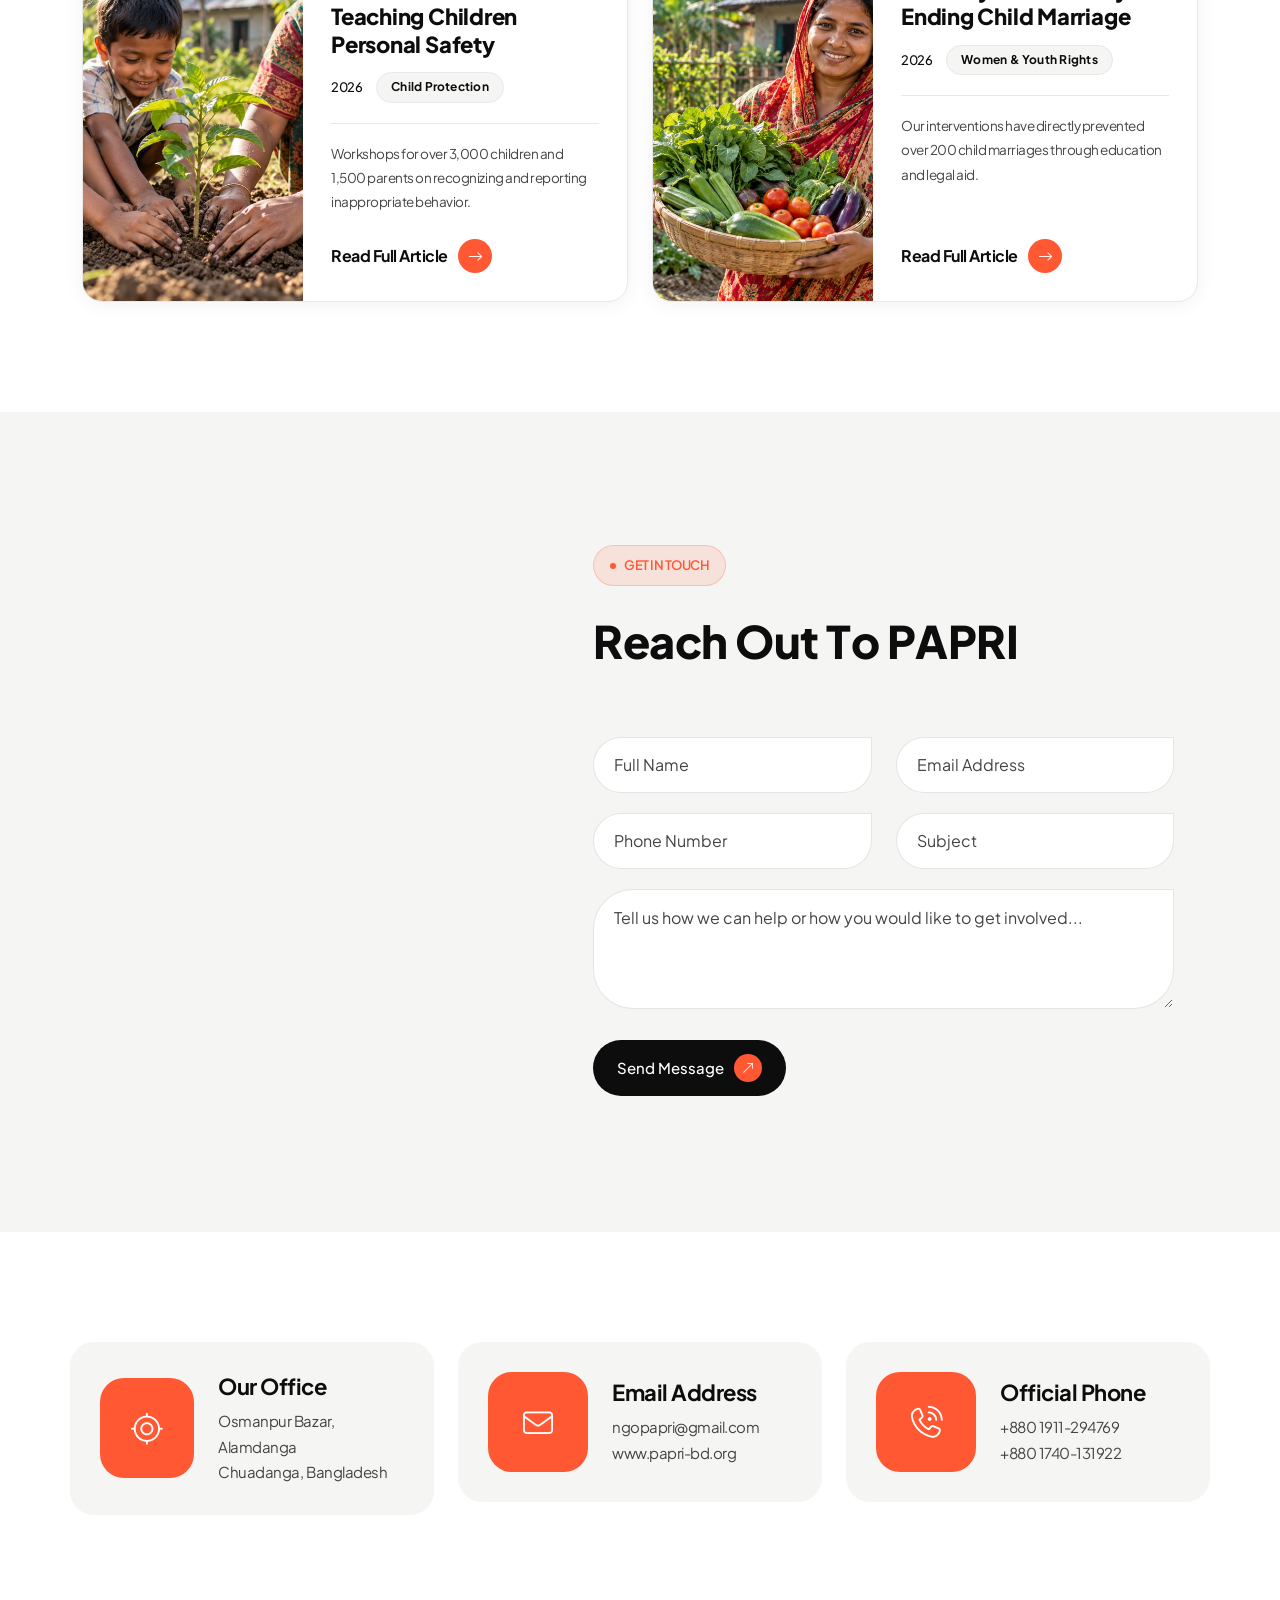
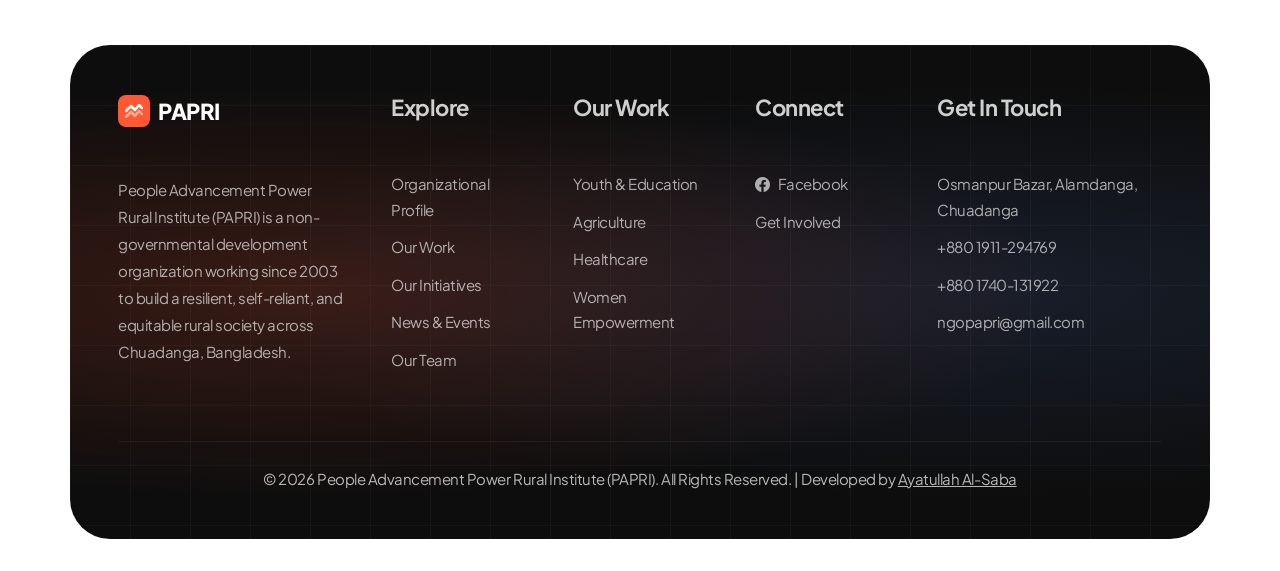
==== commit 74286d30: "Update hero heading in index.html name change" ====
--- a/index.html
+++ b/index.html
@@ -208,7 +208,7 @@
 							</div>
 							<!-- 2. Main Hero Heading -->
 							<h1 class="hero-heading anime-style-3">
-							  Empowering <em>Rural</em> Communities to Build a Self-Reliant Bangladesh
+							  Welcome <em>People</em> Advancement Power Rural Institute (PAPRI), Bangladesh
 							</h1>
 							<div class="hero-desc-area pl-175">
 								<!-- 3. Hero Description -->
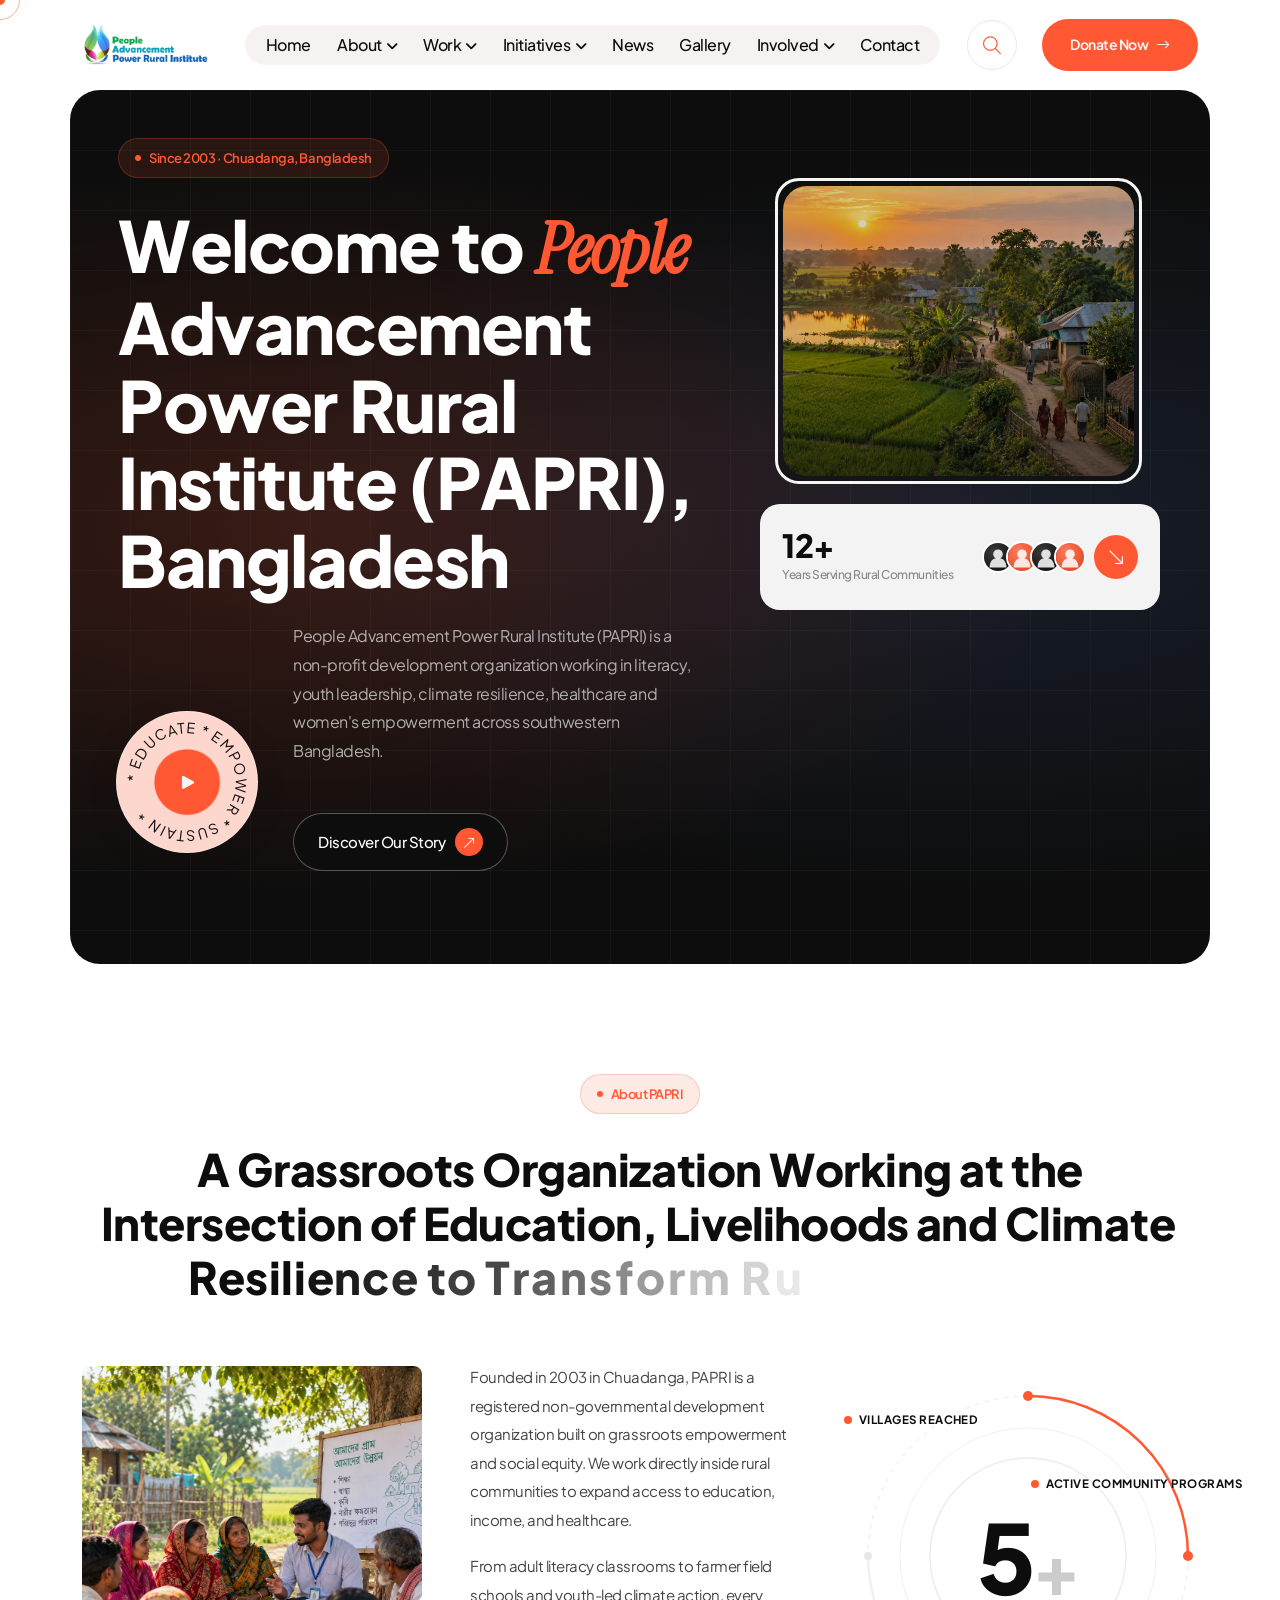
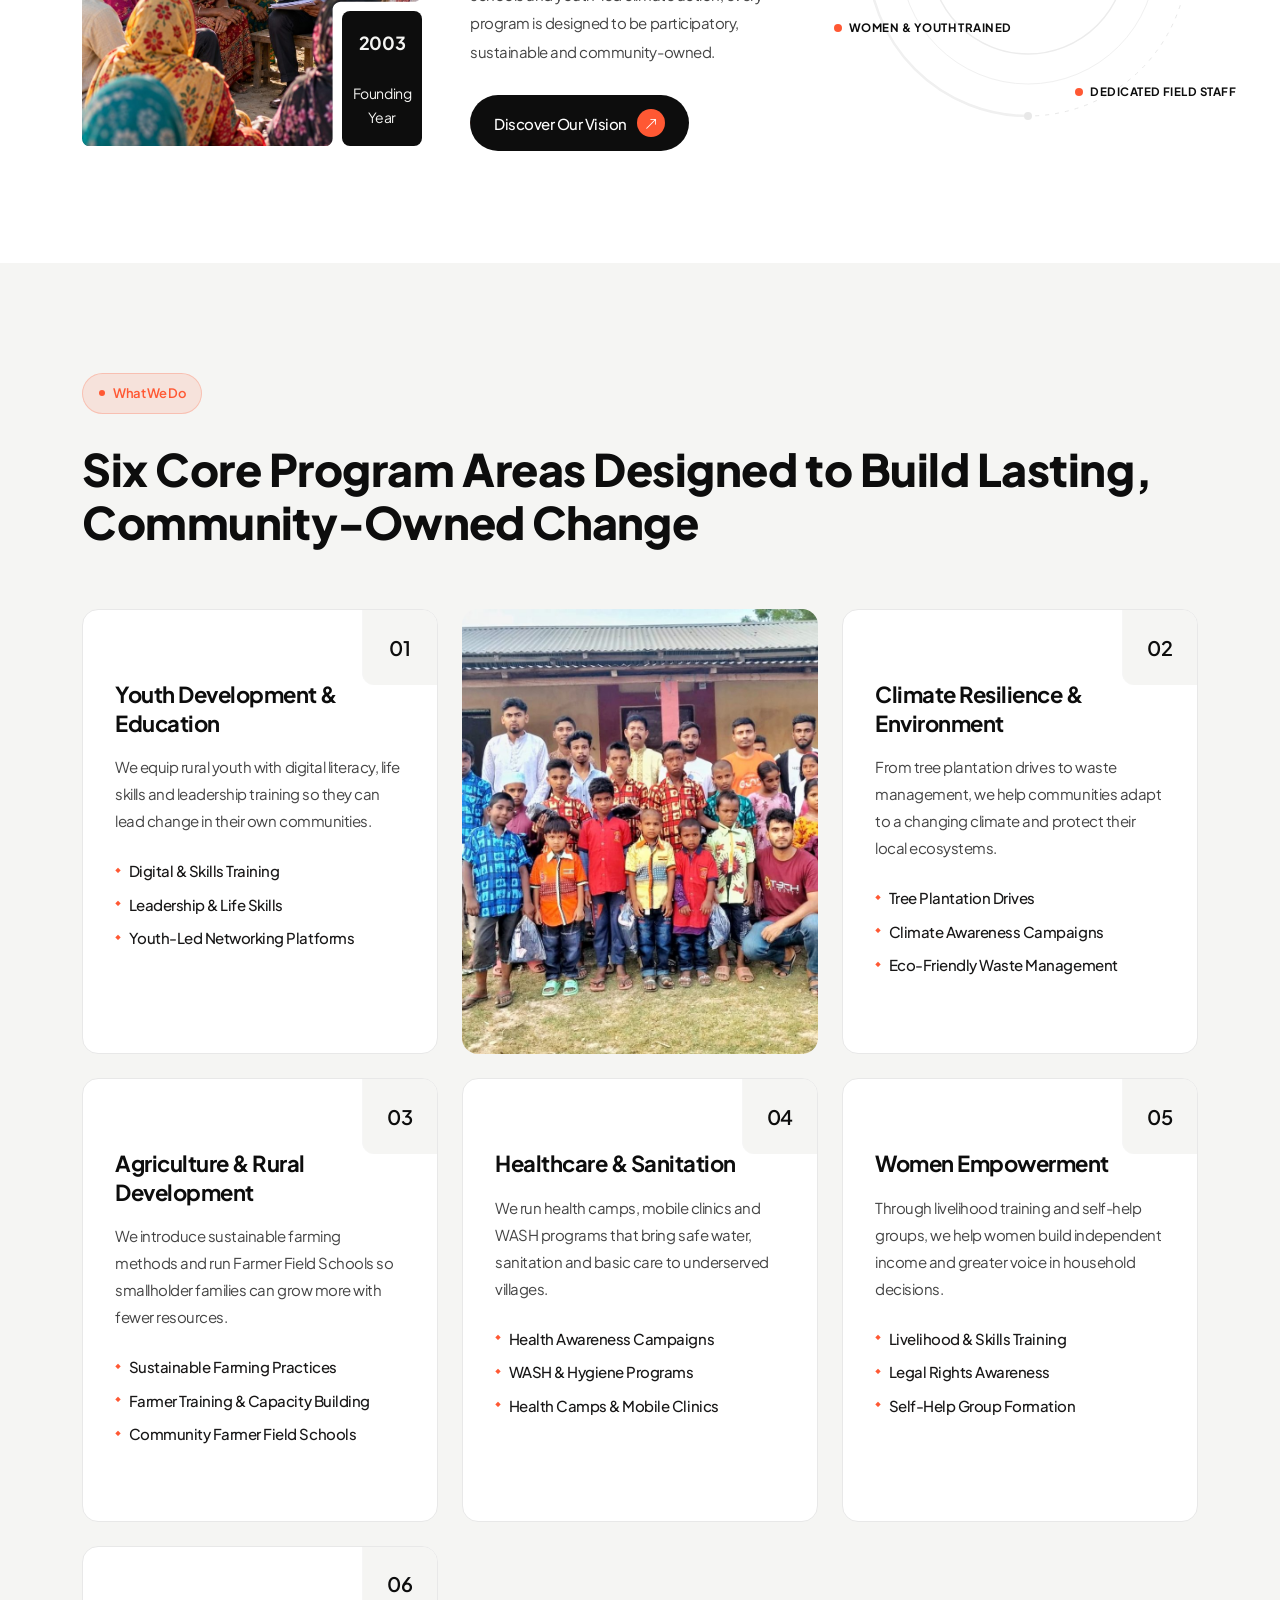
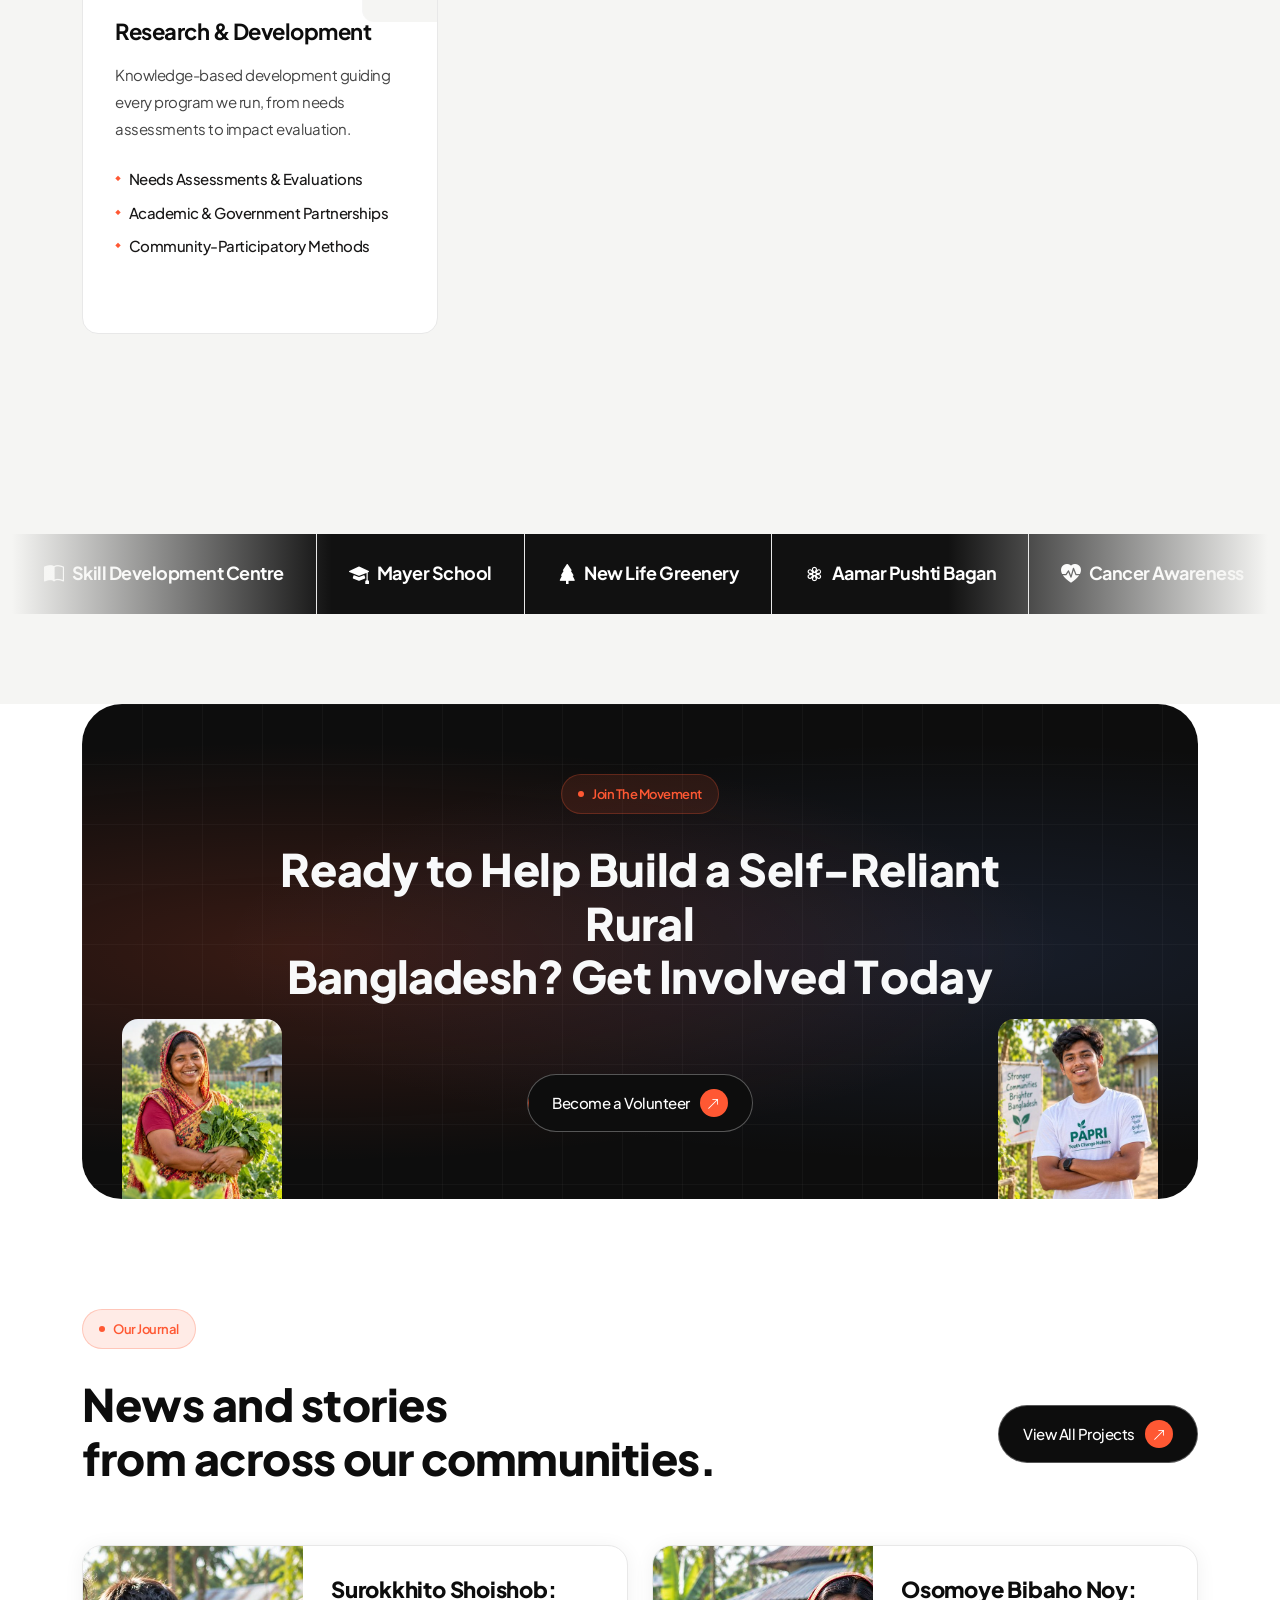
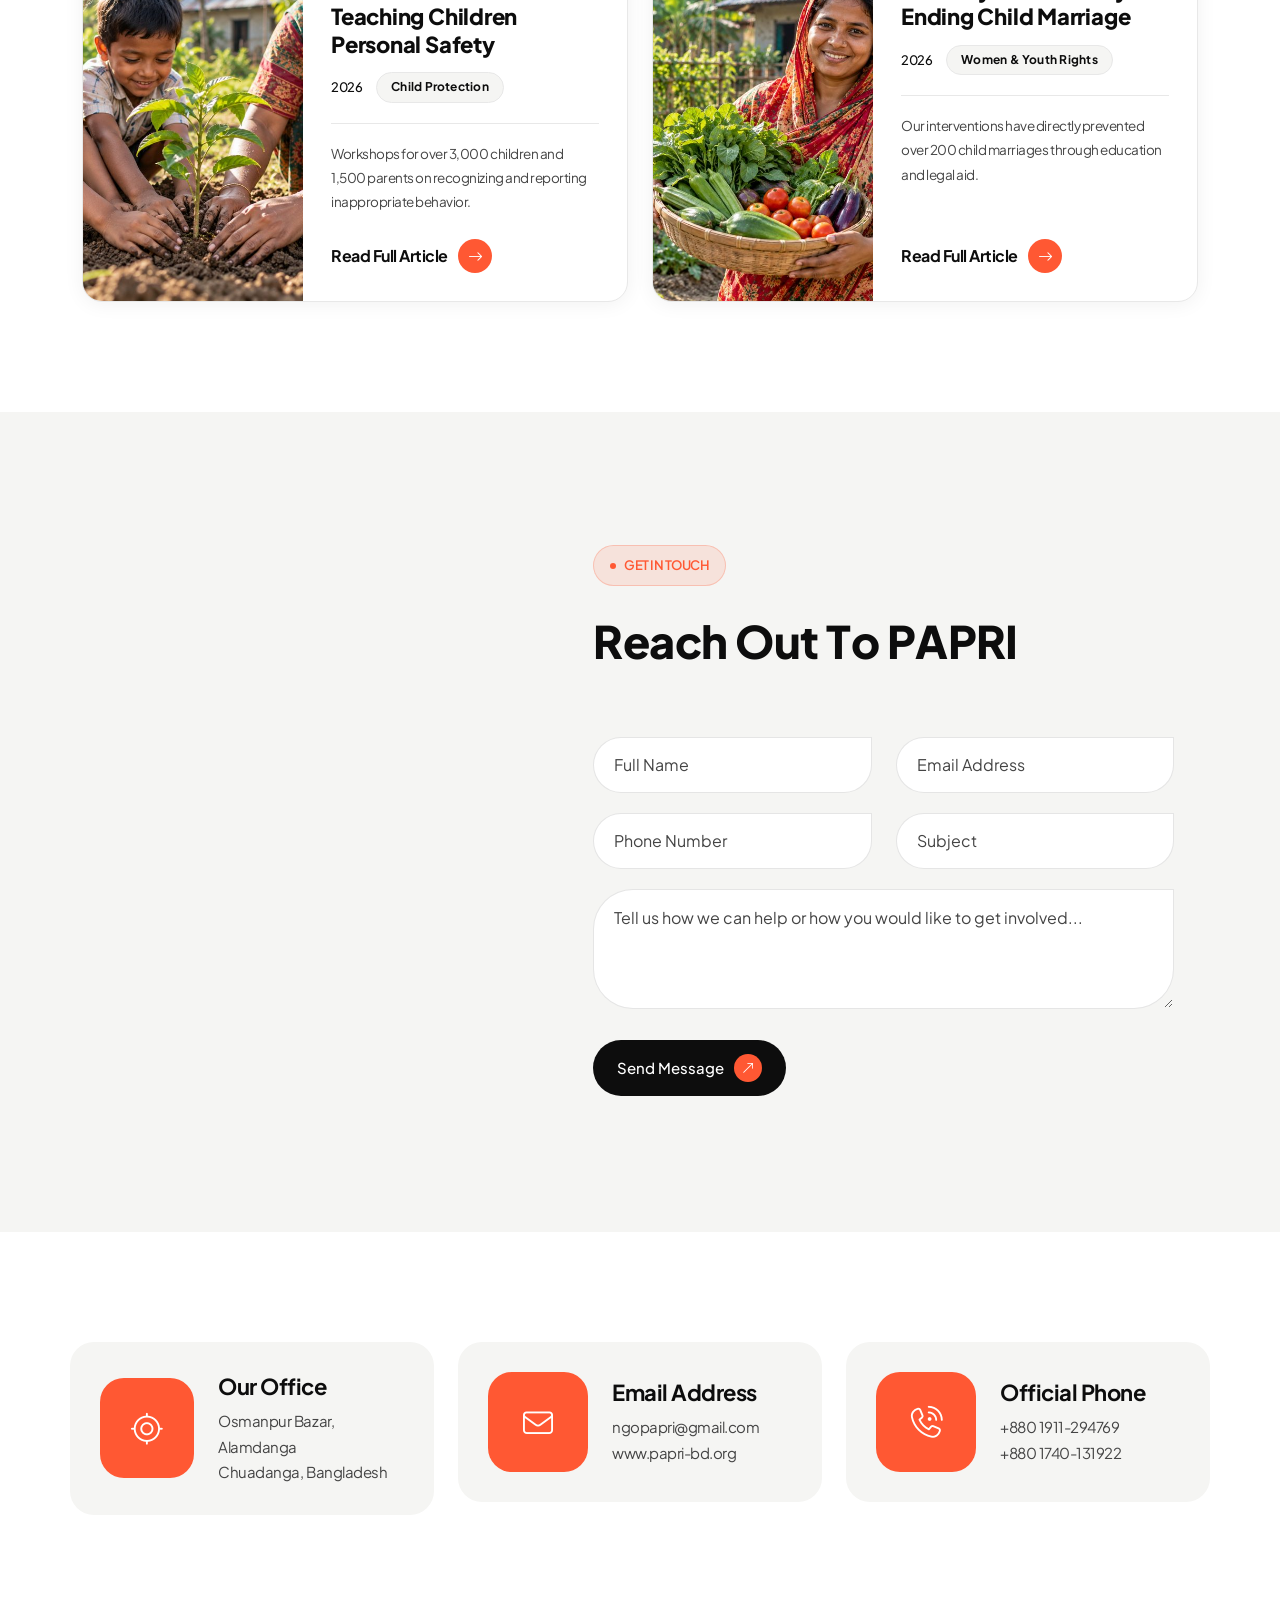
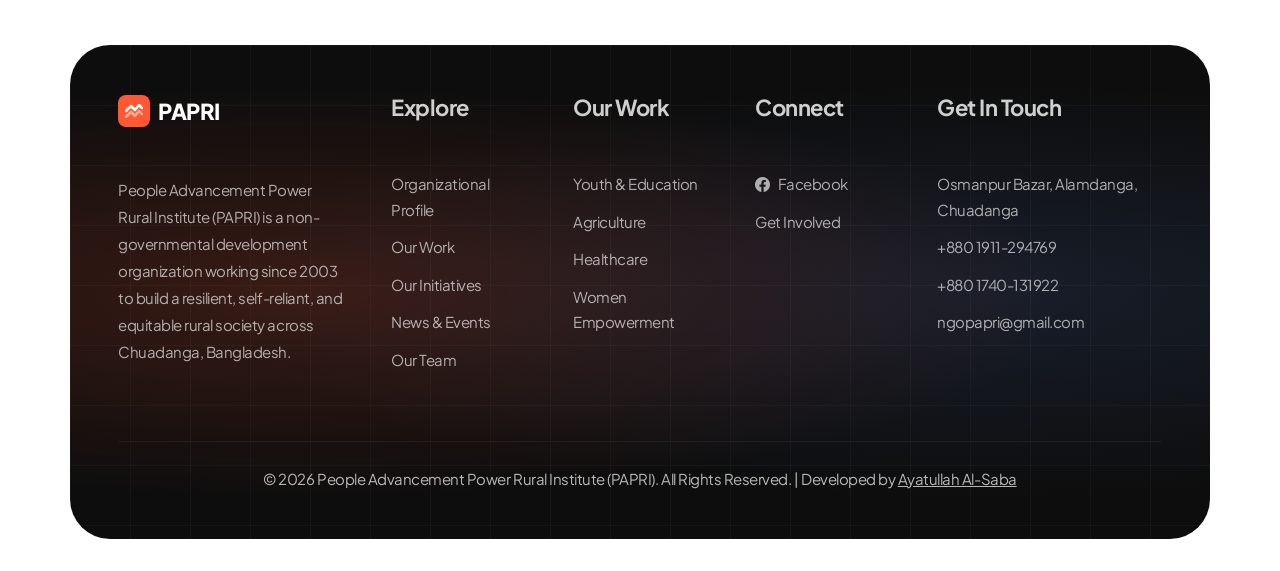
==== commit 7276b3a6: "Update index.html" ====
--- a/index.html
+++ b/index.html
@@ -208,7 +208,7 @@
 							</div>
 							<!-- 2. Main Hero Heading -->
 							<h1 class="hero-heading anime-style-3">
-							  Welcome <em>People</em> Advancement Power Rural Institute (PAPRI), Bangladesh
+							  Welcome to <em>People</em> Advancement Power Rural Institute (PAPRI), Bangladesh
 							</h1>
 							<div class="hero-desc-area pl-175">
 								<!-- 3. Hero Description -->
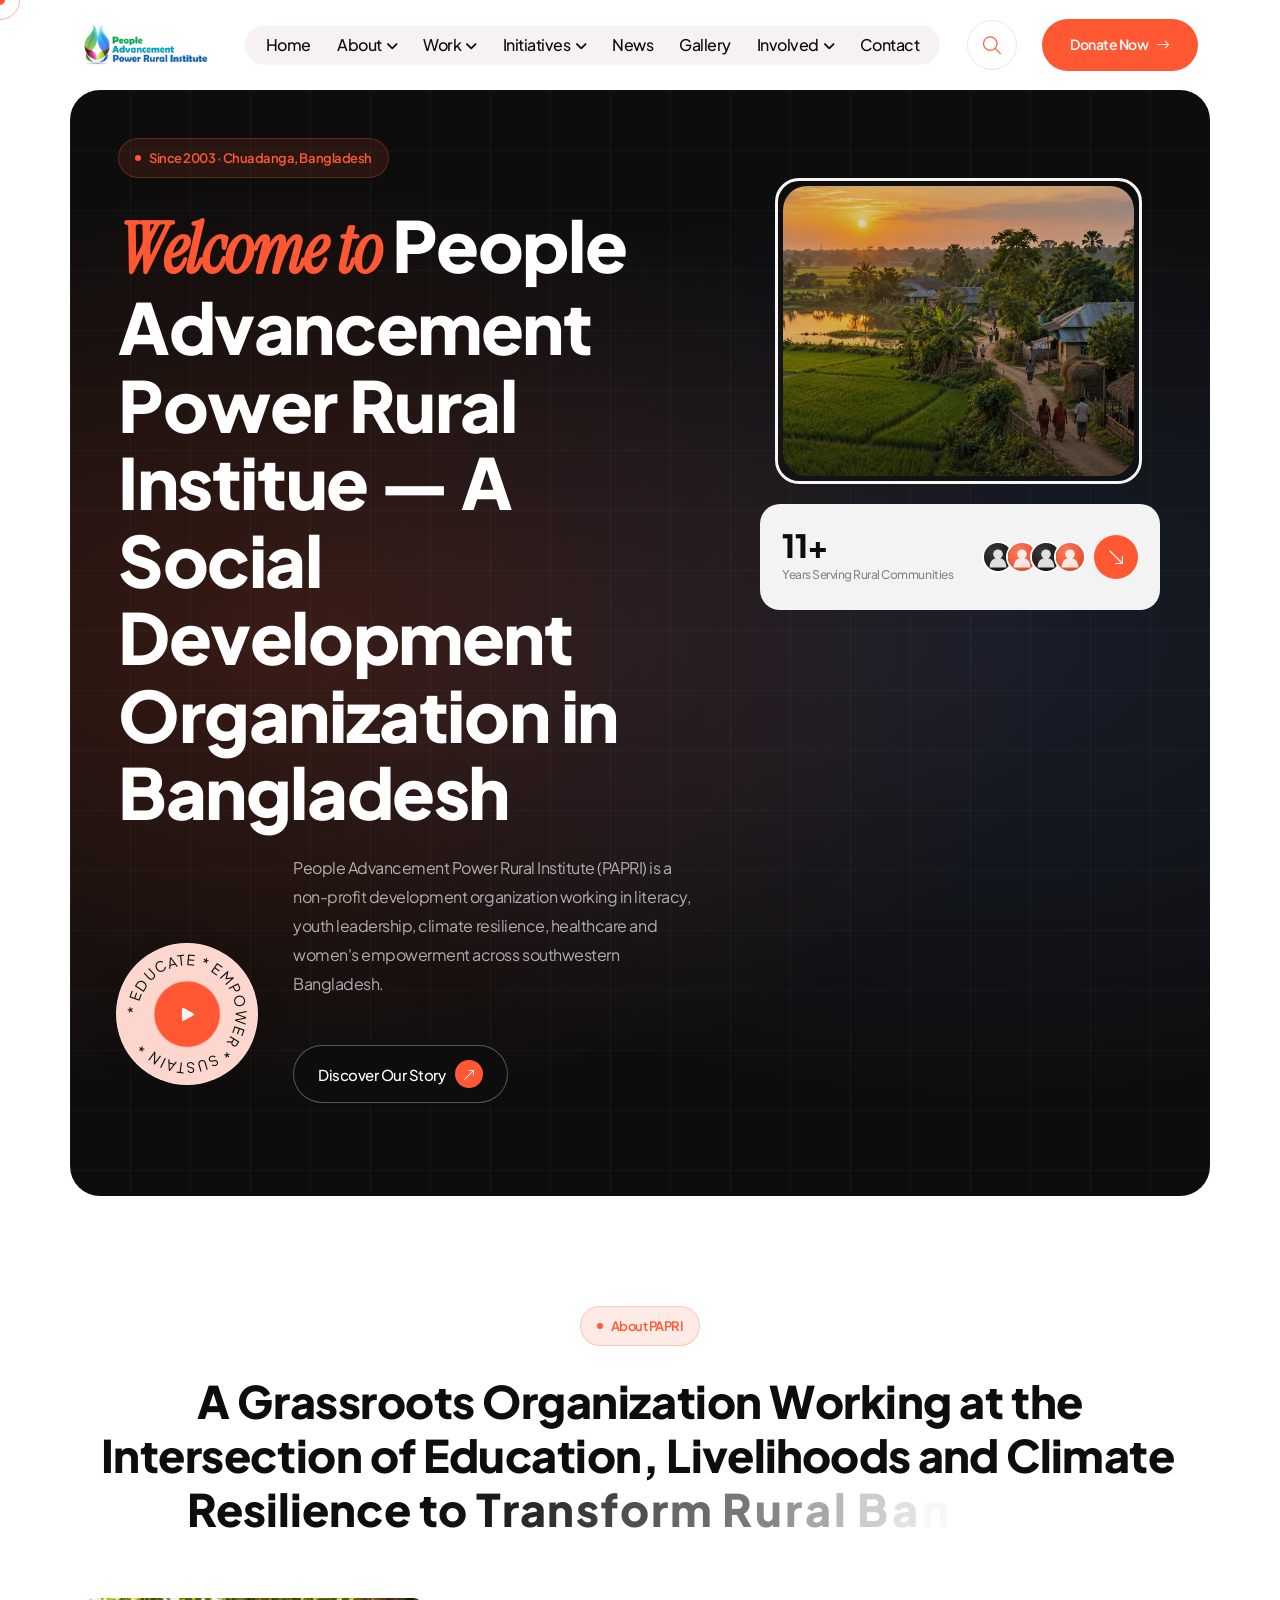
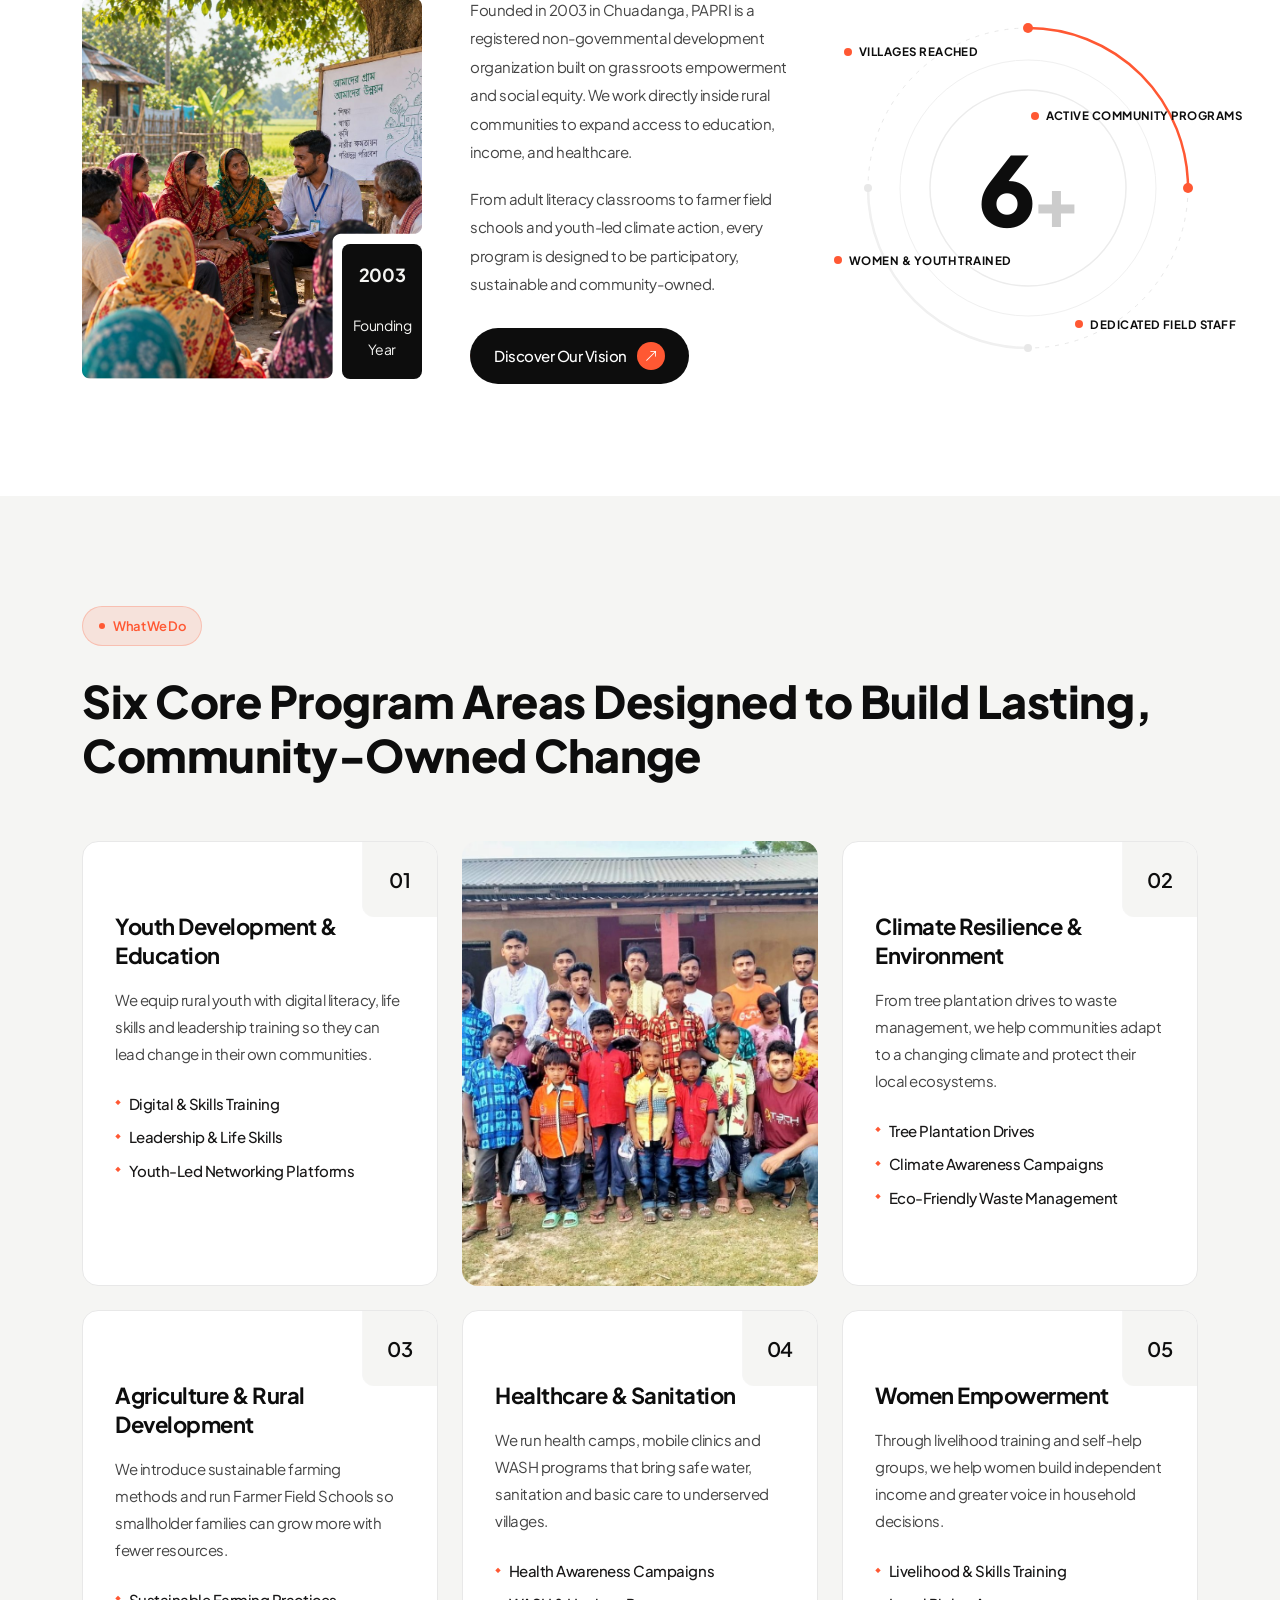
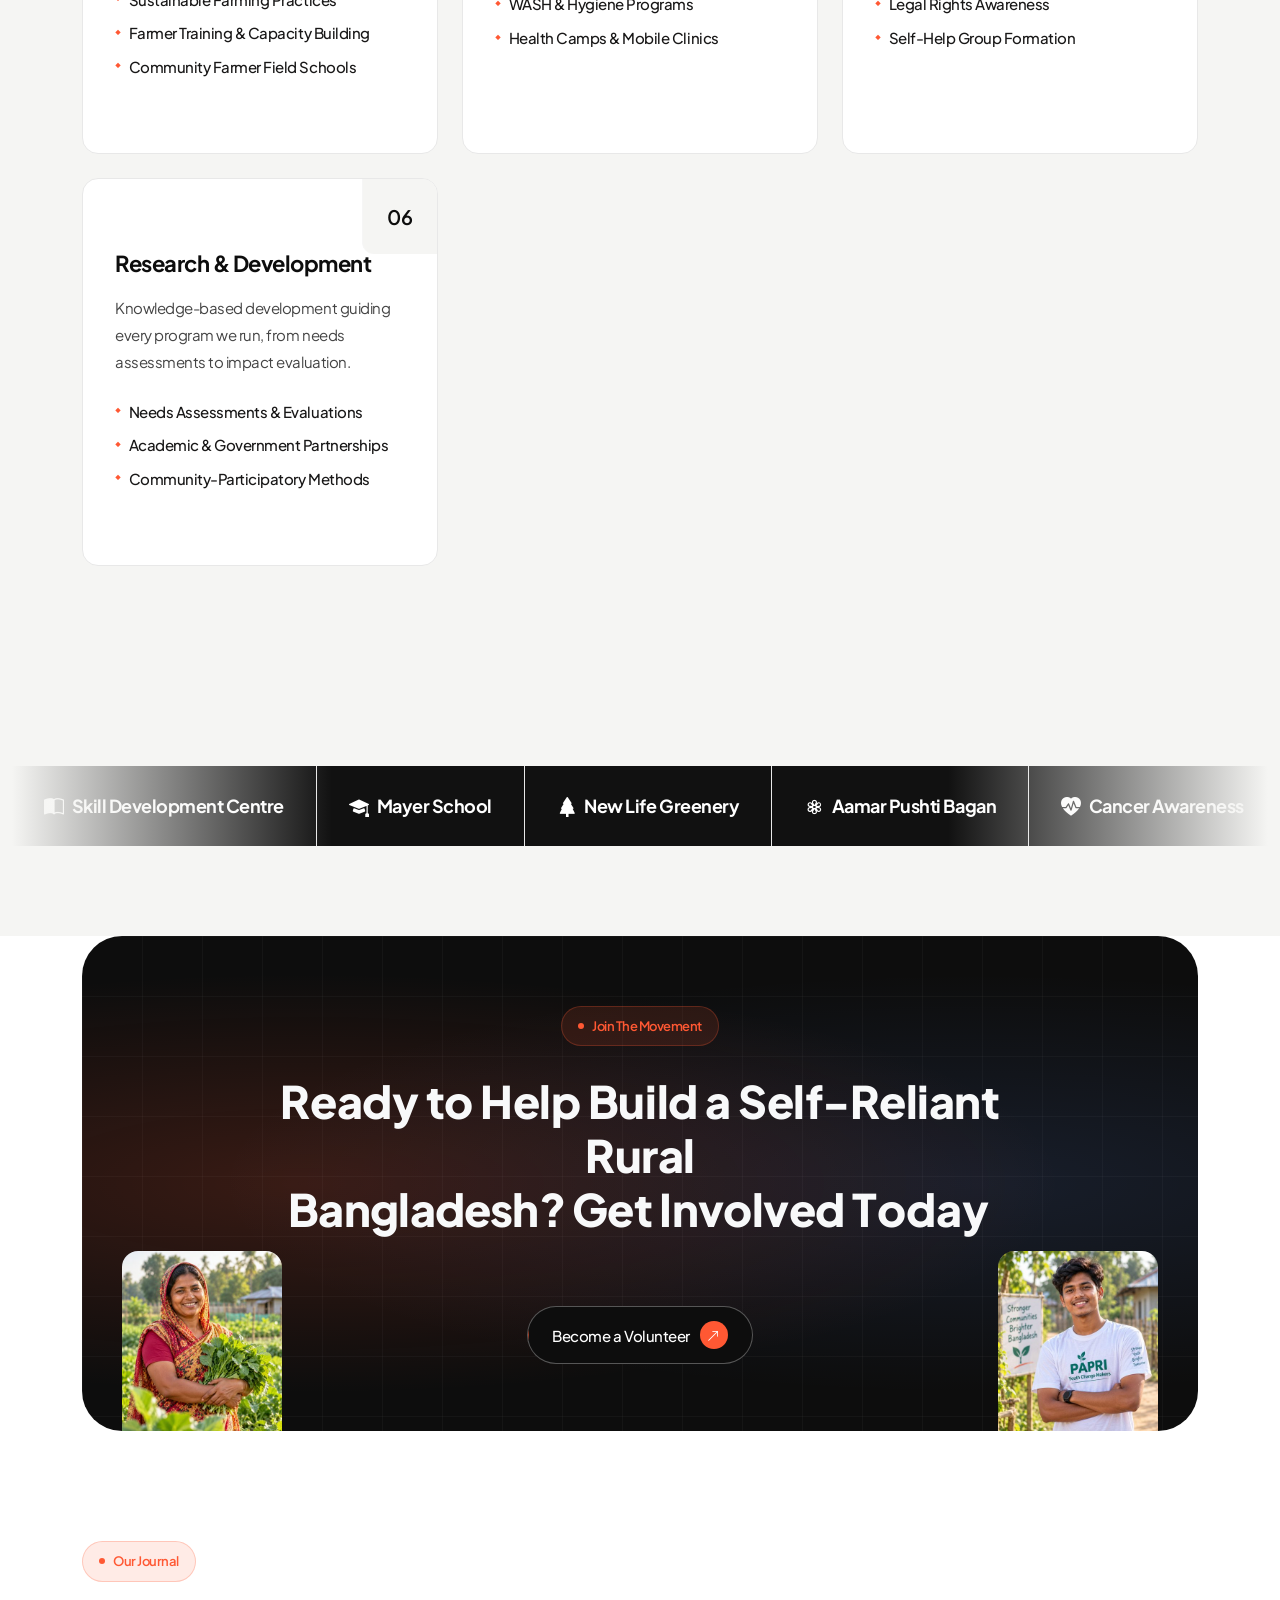
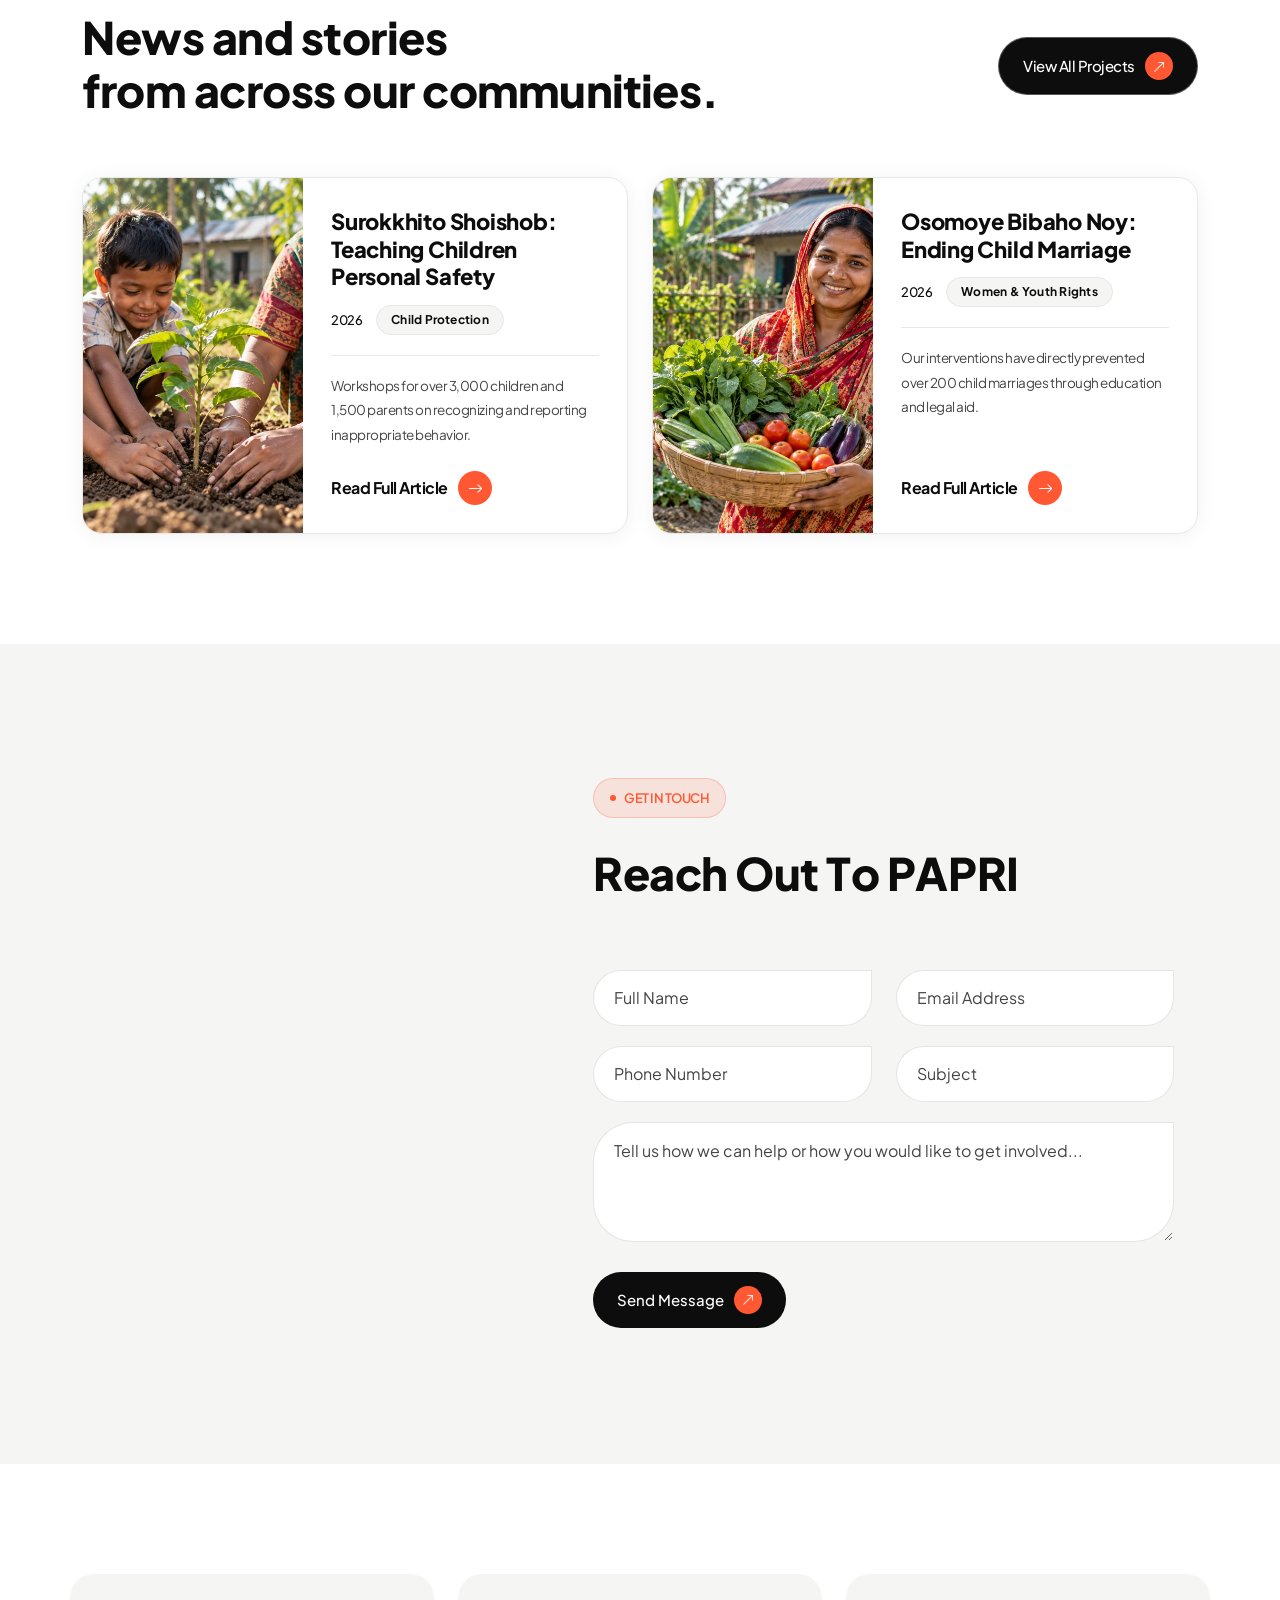
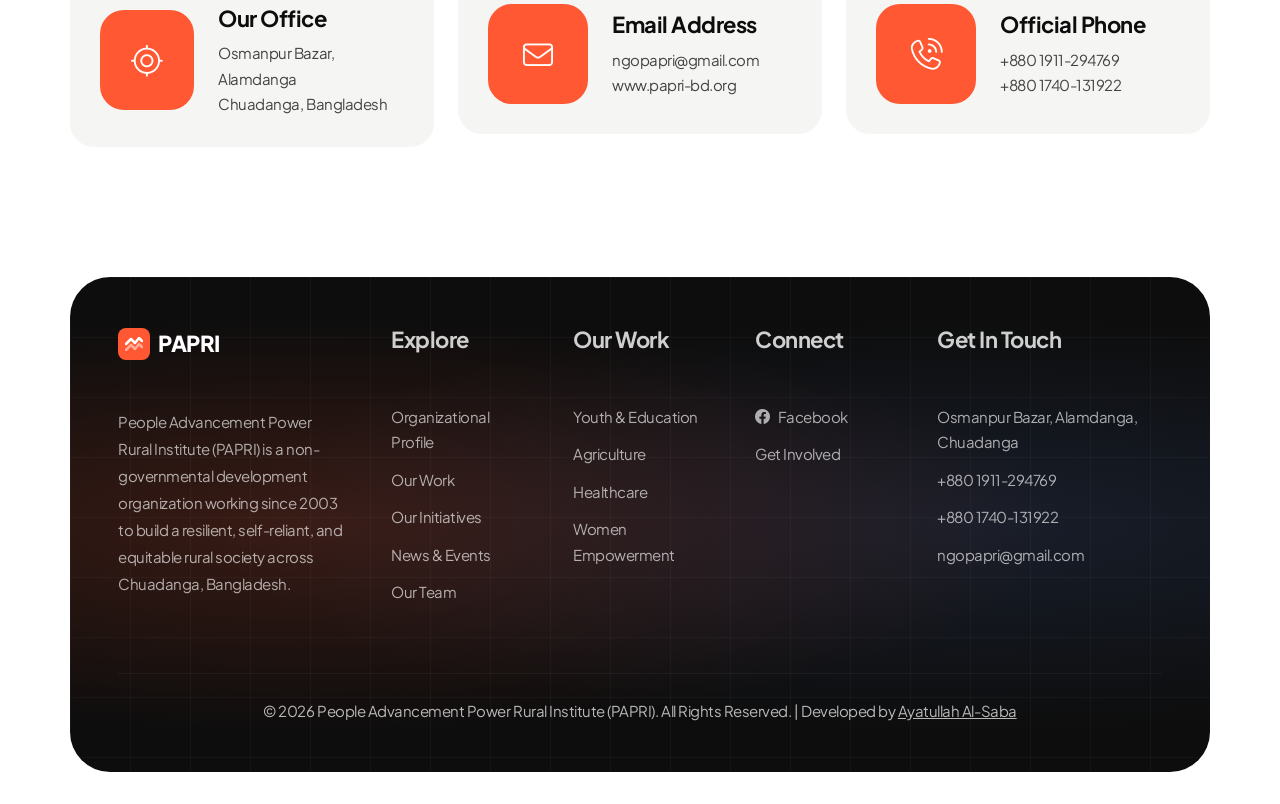
==== commit ec4fb83f: "Update hero heading in index.html" ====
--- a/index.html
+++ b/index.html
@@ -208,7 +208,7 @@
 							</div>
 							<!-- 2. Main Hero Heading -->
 							<h1 class="hero-heading anime-style-3">
-							  Welcome to <em>People</em> Advancement Power Rural Institute (PAPRI), Bangladesh
+							  <em>Welcome to </em>People Advancement Power Rural Institue — A Social Development Organization in Bangladesh
 							</h1>
 							<div class="hero-desc-area pl-175">
 								<!-- 3. Hero Description -->
